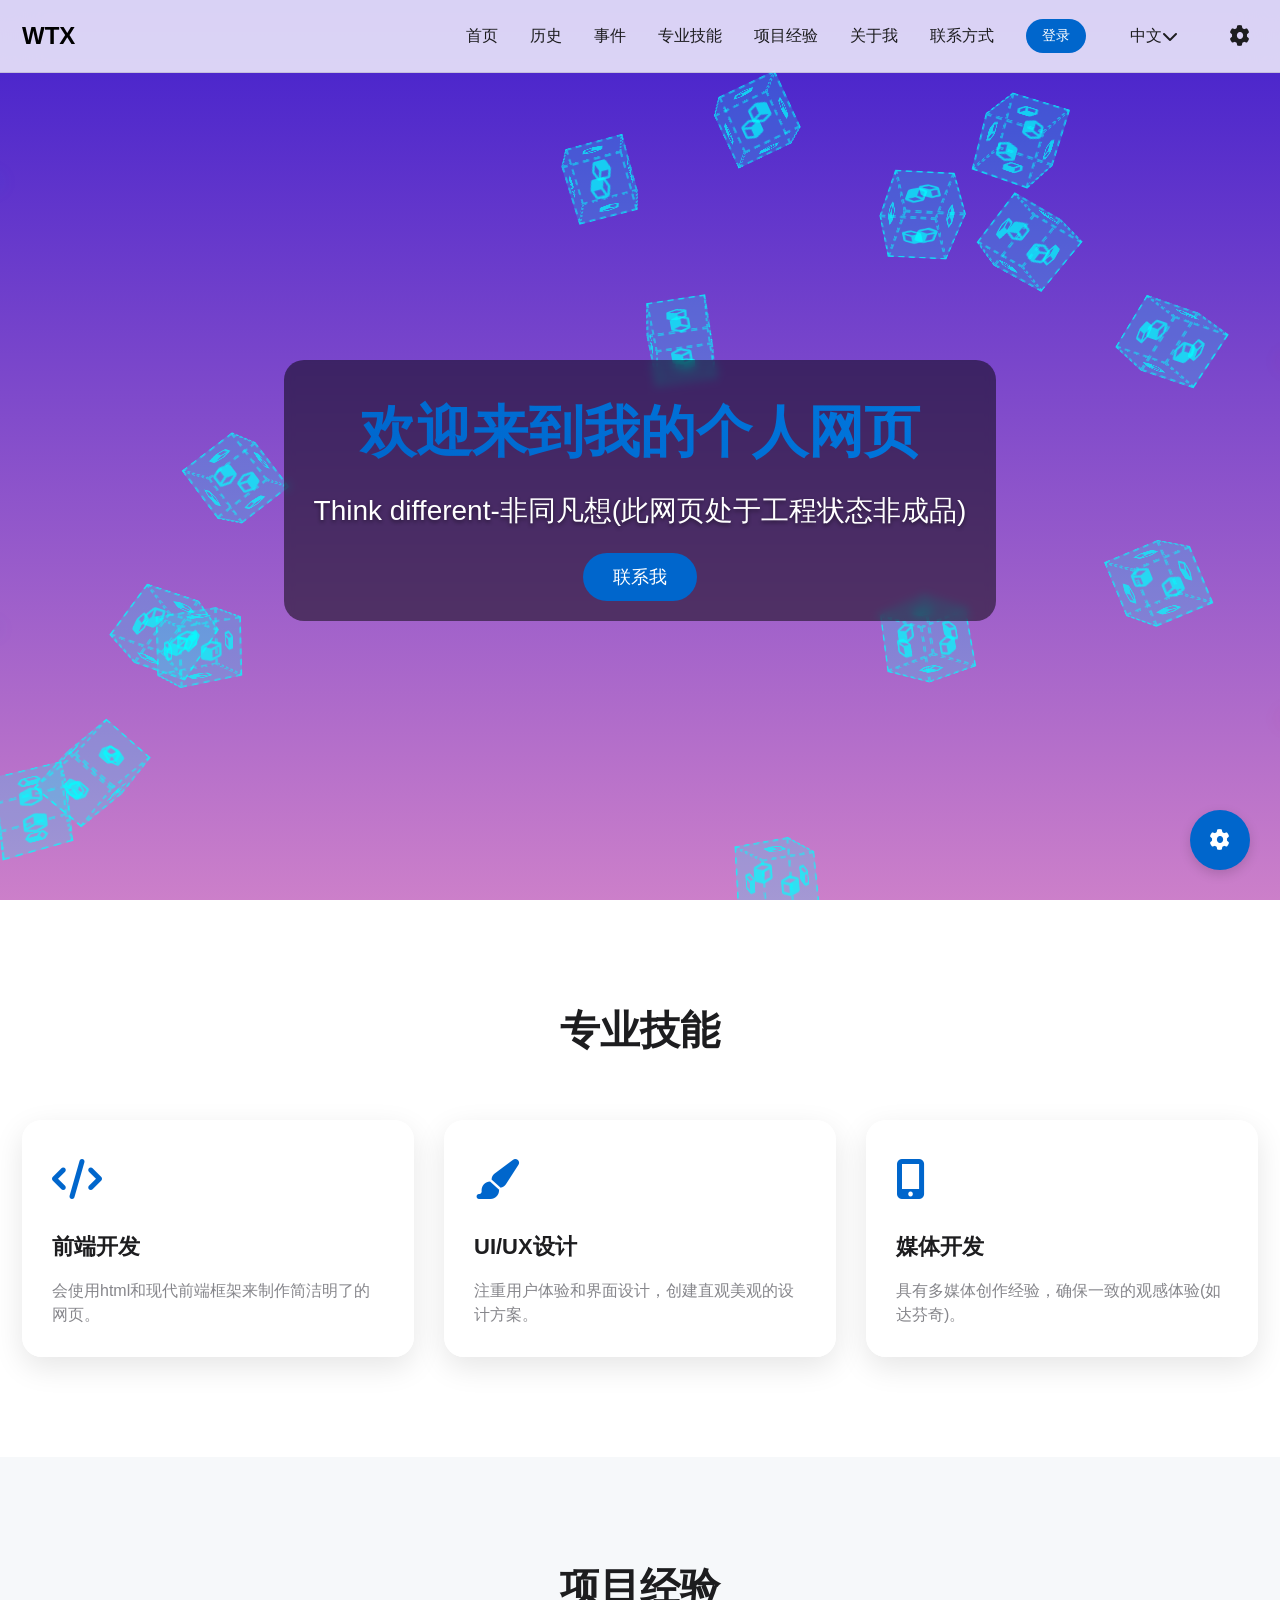
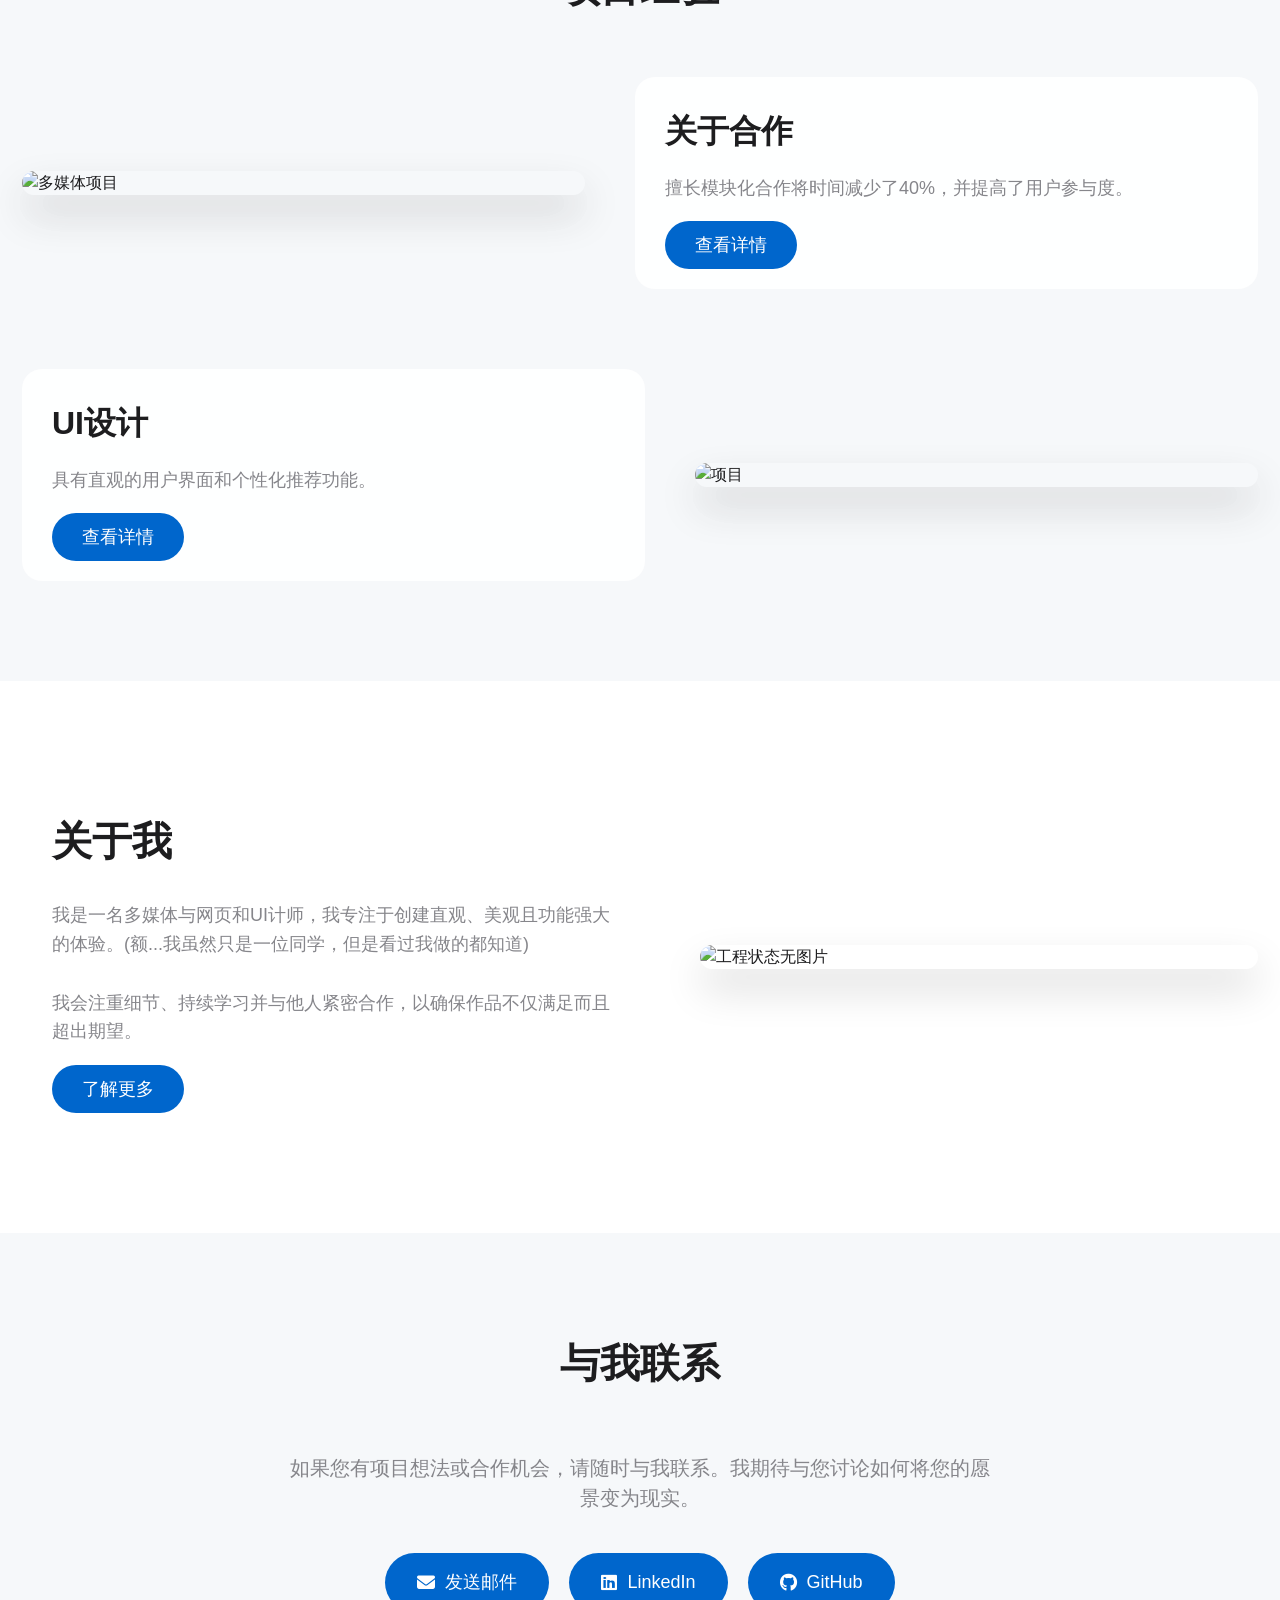
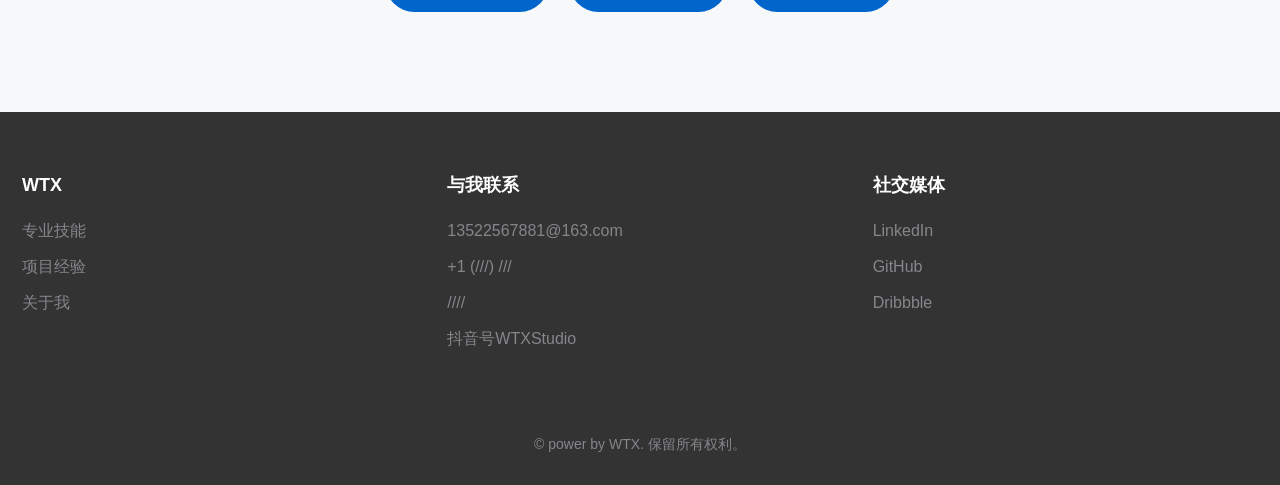
==== index.html @ 9b03cfe7 "Update index.html" ====
<!DOCTYPE html>
<html lang="zh-CN">
<head>
    <meta charset="UTF-8">
    <meta name="viewport" content="width=device-width, initial-scale=1.0">
    <title>WTX的个人网页</title>
    <link rel="stylesheet" href="https://cdnjs.cloudflare.com/ajax/libs/font-awesome/6.4.0/css/all.min.css">
    <!-- Three.js库 -->
    <script src="https://cdnjs.cloudflare.com/ajax/libs/three.js/r128/three.min.js"></script>
    <style>
        * {
            margin: 0;
            padding: 0;
            box-sizing: border-box;
            font-family: 'SF Pro Display', -apple-system, BlinkMacSystemFont, 'Segoe UI', Roboto, Oxygen, Ubuntu, sans-serif;
        }
        
        html {
            scroll-behavior: smooth;
        }
        
        body {
            color: #1d1d1f;
            line-height: 1.5;
            overflow-x: hidden;
            transition: background-color 0.4s, color 0.4s;
            background: transparent;
        }
        
        /* GradientBlinds背景容器 */
        .gradient-blinds-container {
            position: fixed;
            top: 0;
            left: 0;
            width: 100%;
            height: 100%;
            z-index: -1;
            background: #000;
        }
        
        /* GradientBlinds效果样式 */
        .gradient-blinds {
            position: absolute;
            top: 0;
            left: 0;
            width: 100%;
            height: 100%;
            overflow: hidden;
            display: flex;
        }
        
        .blind {
            flex: 1;
            height: 100%;
            position: relative;
            transition: transform 0.3s ease, filter 0.3s ease;
        }
        
        .blind::before {
            content: '';
            position: absolute;
            top: 0;
            left: 0;
            width: 100%;
            height: 100%;
            background: linear-gradient(0deg, #FF9FFC, #5227FF);
            opacity: 0.8;
            transition: all 0.3s ease;
        }
        
        .blind:hover::before {
            opacity: 1;
            filter: brightness(1.2);
        }
        
        /* 确保内容在背景之上 */
        .page, nav, footer {
            position: relative;
            z-index: 1;
        }
        
        /* 确保英雄区域内容可见 */
        .hero-content {
            position: relative;
            z-index: 3;
            background: rgba(0, 0, 0, 0.5);
            backdrop-filter: blur(5px);
            padding: 30px;
            border-radius: 20px;
            display: inline-block;
        }
        
        /* 页面切换动画 */
        .page {
            display: none;
            opacity: 0;
            transform: translateY(20px);
            transition: opacity 0.6s cubic-bezier(0.25, 0.46, 0.45, 0.94), transform 0.6s cubic-bezier(0.25, 0.46, 0.45, 0.94);
        }
        
        .page.active {
            display: block;
            opacity: 1;
            transform: translateY(0);
        }
        
        /* 深色主题样式 */
        body.dark-theme {
            color: #e0e0e0;
        }
        
        body.dark-theme .skill-card,
        body.dark-theme .project-content,
        body.dark-theme .about-text,
        body.dark-theme .event-card,
        body.dark-theme .login-form,
        body.dark-theme .profile-card,
        body.dark-theme .admin-panel {
            background-color: rgba(30, 30, 30, 0.85);
            color: #e0e0e0;
        }
        
        body.dark-theme .projects,
        body.dark-theme .contact,
        body.dark-theme .events,
        body.dark-theme .login-section {
            background-color: rgba(26, 26, 26, 0.85);
        }
        
        body.dark-theme nav {
            background-color: rgba(30, 30, 30, 0.8);
            border-bottom: 1px solid rgba(255, 255, 255, 0.1);
        }
        
        body.dark-theme .nav-links a,
        body.dark-theme .logo {
            color: #e0e0e0;
        }
        
        body.dark-theme .hero {
            background: transparent;
        }
        
        body.dark-theme footer {
            background-color: rgba(13, 13, 13, 0.9);
        }
        
        /* 青色主题样式 */
        body.cyan-theme {
            color: #e0e0e0;
            background: linear-gradient(135deg, #001a1a, #003333);
        }
        
        body.cyan-theme .skill-card,
        body.cyan-theme .project-content,
        body.cyan-theme .about-text,
        body.cyan-theme .event-card,
        body.cyan-theme .login-form,
        body.cyan-theme .profile-card,
        body.cyan-theme .admin-panel {
            background-color: rgba(0, 51, 51, 0.9);
            color: #e0e0e0;
            border: 1px solid #00FFFF;
        }
        
        body.cyan-theme .projects,
        body.cyan-theme .contact,
        body.cyan-theme .events,
        body.cyan-theme .login-section {
            background-color: rgba(0, 34, 34, 0.9);
        }
        
        body.cyan-theme nav {
            background-color: rgba(0, 51, 51, 0.9);
            border-bottom: 1px solid #00FFFF;
        }
        
        body.cyan-theme .nav-links a,
        body.cyan-theme .logo {
            color: #00FFFF;
        }
        
        body.cyan-theme .nav-links a:hover {
            color: #E0FFFF;
        }
        
        body.cyan-theme .hero h1 {
            background: linear-gradient(45deg, #00FFFF, #00CED1);
            -webkit-background-clip: text;
            -webkit-text-fill-color: transparent;
        }
        
        body.cyan-theme .cta-button,
        body.cyan-theme .contact-button {
            background: #00FFFF;
            color: #003333;
        }
        
        body.cyan-theme .cta-button:hover,
        body.cyan-theme .contact-button:hover {
            background: #00CED1;
            box-shadow: 0 10px 20px rgba(0, 255, 255, 0.3);
        }
        
        body.cyan-theme .skill-icon {
            color: #00FFFF;
        }
        
        body.cyan-theme .event-date {
            background: #00FFFF;
            color: #003333;
        }
        
        /* 3D方块样式 */
        .cubes-container {
            position: absolute;
            top: 0;
            left: 0;
            width: 100%;
            height: 100%;
            z-index: 1;
            pointer-events: none;
            overflow: hidden;
            perspective: 1000px;
        }
        
        .cube-3d {
            position: absolute;
            width: 60px;
            height: 60px;
            transform-style: preserve-3d;
            transition: transform 0.5s ease;
        }
        
        .cube-face {
            position: absolute;
            width: 100%;
            height: 100%;
            background: rgba(0, 255, 255, 0.1);
            border: 2px dashed rgba(0, 255, 255, 0.5);
            display: flex;
            align-items: center;
            justify-content: center;
            font-size: 20px;
            color: rgba(0, 255, 255, 0.7);
            backface-visibility: visible;
        }
        
        .cube-face:nth-child(1) { transform: translateZ(30px); }
        .cube-face:nth-child(2) { transform: rotateY(180deg) translateZ(30px); }
        .cube-face:nth-child(3) { transform: rotateY(90deg) translateZ(30px); }
        .cube-face:nth-child(4) { transform: rotateY(-90deg) translateZ(30px); }
        .cube-face:nth-child(5) { transform: rotateX(90deg) translateZ(30px); }
        .cube-face:nth-child(6) { transform: rotateX(-90deg) translateZ(30px); }
        
        /* 青色主题下的方块 */
        body.cyan-theme .cube-face {
            background: rgba(0, 255, 255, 0.15);
            border: 2px dashed rgba(0, 255, 255, 0.7);
        }
        
        /* 字体大小调整 */
        body.small-font {
            font-size: 14px;
        }
        
        body.large-font {
            font-size: 18px;
        }
        
        /* 动画开关 */
        body.no-animation * {
            transition: none !important;
            animation: none !important;
        }
        
        /* 悬停效果开关 */
        body.no-hover .skill-card:hover,
        body.no-hover .project-image:hover,
        body.no-hover .about-image:hover,
        body.no-hover .event-card:hover,
        body.no-hover .cta-button:hover,
        body.no-hover .contact-button:hover {
            transform: none !important;
            box-shadow: none !important;
        }
        
        body.no-hover .skill-card:hover .skill-icon,
        body.no-hover .project-image:hover img,
        body.no-hover .event-card:hover .event-image {
            transform: none !important;
        }
        
        /* 设置按钮不受悬停效果影响，确保始终可点击 */
        .bubble-menu-toggle,
        .mobile-menu-btn,
        .close-settings,
        .mobile-menu-close,
        .language-switcher,
        .reset-btn,
        .theme-option,
        .font-option,
        .login-btn,
        .user-avatar,
        .settings-btn {
            transition: all 0.3s ease !important;
        }
        
        body.no-hover .bubble-menu-toggle:hover,
        body.no-hover .mobile-menu-btn:hover,
        body.no-hover .mobile-menu-close:hover,
        body.no-hover .language-switcher:hover,
        body.no-hover .reset-btn:hover,
        body.no-hover .theme-option:hover,
        body.no-hover .font-option:hover,
        body.no-hover .login-btn:hover,
        body.no-hover .user-avatar:hover,
        body.no-hover .settings-btn:hover {
            transform: none !important;
            background-color: initial !important;
        }
        
        a {
            text-decoration: none;
            color: #0066cc;
            transition: color 0.3s ease;
        }
        
        a:hover {
            color: #0077dd;
        }
        
        .container {
            max-width: 1280px;
            margin: 0 auto;
            padding: 0 22px;
        }
        
        /* 导航栏样式 */
        nav {
            position: fixed;
            top: 0;
            width: 100%;
            background-color: rgba(255, 255, 255, 0.8);
            backdrop-filter: blur(20px);
            -webkit-backdrop-filter: blur(20px);
            z-index: 1000;
            padding: 16px 0;
            border-bottom: 1px solid rgba(0, 0, 0, 0.1);
            transition: background-color 0.4s, border-bottom 0.4s;
        }
        
        .nav-container {
            display: flex;
            justify-content: space-between;
            align-items: center;
        }
        
        .logo {
            font-size: 24px;
            font-weight: 700;
            color: #000;
            transition: color 0.3s ease, transform 0.3s ease;
        }
        
        .logo:hover {
            transform: scale(1.05);
        }
        
        .nav-links {
            display: flex;
            gap: 32px;
            align-items: center;
        }
        
        .nav-links a {
            color: #1d1d1f;
            font-size: 16px;
            font-weight: 400;
            transition: color 0.3s ease, transform 0.2s ease;
        }
        
        .nav-links a:hover {
            color: #0066cc;
            transform: translateY(-2px);
        }
        
        /* 用户状态样式 */
        .user-status {
            display: flex;
            align-items: center;
            gap: 10px;
        }
        
        .user-avatar {
            width: 36px;
            height: 36px;
            border-radius: 50%;
            background-color: #0066cc;
            color: white;
            display: flex;
            align-items: center;
            justify-content: center;
            font-weight: bold;
            cursor: pointer;
            transition: transform 0.3s ease;
        }
        
        .user-avatar:hover {
            transform: scale(1.1);
        }
        
        .user-name {
            font-size: 14px;
            font-weight: 500;
            cursor: pointer;
            transition: color 0.3s ease;
        }
        
        .user-name:hover {
            color: #0066cc;
        }
        
        .login-btn {
            background: #0066cc;
            color: white;
            padding: 8px 16px;
            border-radius: 20px;
            font-size: 14px;
            font-weight: 500;
            transition: all 0.3s ease;
            border: none;
            cursor: pointer;
        }
        
        .login-btn:hover {
            background: #0077dd;
            transform: translateY(-2px);
        }
        
        /* 移动端菜单按钮 */
        .mobile-menu-btn {
            display: none;
            background: none;
            border: none;
            font-size: 24px;
            cursor: pointer;
            color: #1d1d1f;
            transition: transform 0.3s ease;
        }
        
        body.dark-theme .mobile-menu-btn {
            color: #e0e0e0;
        }
        
        .mobile-menu-btn:hover {
            transform: rotate(90deg);
        }
        
        /* 移动端菜单 */
        .mobile-menu {
            position: fixed;
            top: 0;
            left: -100%;
            width: 80%;
            max-width: 300px;
            height: 100vh;
            background-color: #ffffff;
            z-index: 2001;
            padding: 80px 30px 30px;
            transition: left 0.4s cubic-bezier(0.25, 0.46, 0.45, 0.94);
            overflow-y: auto;
            box-shadow: 5px 0 15px rgba(0, 0, 0, 0.1);
        }
        
        body.dark-theme .mobile-menu {
            background-color: #1e1e1e;
        }
        
        .mobile-menu.active {
            left: 0;
        }
        
        .mobile-menu-links {
            display: flex;
            flex-direction: column;
            gap: 20px;
        }
        
        .mobile-menu-links a {
            color: #1d1d1f;
            font-size: 18px;
            padding: 12px 0;
            border-bottom: 1px solid rgba(0, 0, 0, 0.1);
            transition: color 0.3s ease;
        }
        
        body.dark-theme .mobile-menu-links a {
            color: #e0e0e0;
            border-bottom: 1px solid rgba(255, 255, 255, 0.1);
        }
        
        .mobile-menu-links a:hover {
            color: #0066cc;
        }
        
        .mobile-menu-close {
            position: absolute;
            top: 20px;
            right: 20px;
            background: none;
            border: none;
            font-size: 24px;
            cursor: pointer;
            color: #1d1d1f;
            transition: transform 0.3s ease;
        }
        
        body.dark-theme .mobile-menu-close {
            color: #e0e0e0;
        }
        
        .mobile-menu-close:hover {
            transform: rotate(90deg);
        }
        
        /* 移动端菜单遮罩 */
        .mobile-menu-overlay {
            position: fixed;
            top: 0;
            left: 0;
            width: 100%;
            height: 100%;
            background-color: rgba(0, 0, 0, 0.5);
            z-index: 2000;
            opacity: 0;
            visibility: hidden;
            transition: opacity 0.4s ease, visibility 0.4s;
        }
        
        .mobile-menu-overlay.active {
            opacity: 1;
            visibility: visible;
        }
        
        /* 语言切换器样式 */
        .language-switcher {
            position: relative;
            display: flex;
            align-items: center;
            cursor: pointer;
            padding: 8px 12px;
            border-radius: 8px;
            transition: background-color 0.3s ease;
        }
        
        .language-switcher:hover {
            background-color: rgba(0, 0, 0, 0.05);
        }
        
        body.dark-theme .language-switcher:hover {
            background-color: rgba(255, 255, 255, 0.1);
        }
        
        .language-options {
            position: absolute;
            top: 100%;
            right: 0;
            background-color: white;
            border-radius: 8px;
            box-shadow: 0 5px 15px rgba(0, 0, 0, 0.1);
            overflow: hidden;
            display: none;
            z-index: 1001;
            min-width: 120px;
            transition: transform 0.3s ease, opacity 0.3s ease;
            transform: translateY(-10px);
            opacity: 0;
        }
        
        body.dark-theme .language-options {
            background-color: #1e1e1e;
        }
        
        .language-options.active {
            display: block;
            transform: translateY(0);
            opacity: 1;
        }
        
        .language-option {
            padding: 10px 15px;
            display: flex;
            align-items: center;
            gap: 8px;
            transition: background-color 0.2s ease;
        }
        
        .language-option:hover {
            background-color: rgba(0, 0, 0, 0.05);
        }
        
        body.dark-theme .language-option:hover {
            background-color: rgba(255, 255, 255, 0.1);
        }
        
        /* 设置按钮样式 */
        .settings-btn {
            background: none;
            border: none;
            font-size: 20px;
            color: #1d1d1f;
            cursor: pointer;
            padding: 8px;
            border-radius: 50%;
            transition: all 0.3s ease;
        }
        
        body.dark-theme .settings-btn {
            color: #e0e0e0;
        }
        
        .settings-btn:hover {
            background-color: rgba(0, 0, 0, 0.05);
            transform: rotate(30deg);
        }
        
        body.dark-theme .settings-btn:hover {
            background-color: rgba(255, 255, 255, 0.1);
        }
        
        /* 气泡菜单样式 */
        .bubble-menu {
            position: fixed;
            bottom: 30px;
            right: 30px;
            z-index: 2000;
        }
        
        .bubble-menu-toggle {
            width: 60px;
            height: 60px;
            border-radius: 50%;
            background-color: #0066cc;
            color: white;
            border: none;
            display: flex;
            align-items: center;
            justify-content: center;
            font-size: 20px;
            cursor: pointer;
            box-shadow: 0 4px 12px rgba(0, 0, 0, 0.15);
            transition: all 0.3s ease;
            z-index: 10;
        }
        
        .bubble-menu-toggle:hover {
            background-color: #0077dd;
            transform: scale(1.1);
        }
        
        .bubble-menu-items {
            position: absolute;
            bottom: 70px;
            right: 0;
            display: flex;
            flex-direction: column;
            align-items: flex-end;
            gap: 15px;
            pointer-events: none;
            opacity: 0;
            transition: opacity 0.3s ease;
        }
        
        .bubble-menu.active .bubble-menu-items {
            pointer-events: auto;
            opacity: 1;
        }
        
        .bubble-menu-item {
            width: 50px;
            height: 50px;
            border-radius: 50%;
            background-color: white;
            color: #1d1d1f;
            border: none;
            display: flex;
            align-items: center;
            justify-content: center;
            font-size: 18px;
            cursor: pointer;
            box-shadow: 0 4px 12px rgba(0, 0, 0, 0.1);
            transition: all 0.3s ease;
            transform: translateY(20px) scale(0.8);
            opacity: 0;
            position: relative;
        }
        
        .bubble-menu.active .bubble-menu-item {
            transform: translateY(0) scale(1);
            opacity: 1;
        }
        
        /* 为每个气泡设置不同的旋转角度 */
        .bubble-menu-item:nth-child(1) { transform: translateY(20px) rotate(-8deg) scale(0.8); }
        .bubble-menu-item:nth-child(2) { transform: translateY(20px) rotate(8deg) scale(0.8); }
        .bubble-menu-item:nth-child(3) { transform: translateY(20px) rotate(8deg) scale(0.8); }
        .bubble-menu-item:nth-child(4) { transform: translateY(20px) rotate(8deg) scale(0.8); }
        .bubble-menu-item:nth-child(5) { transform: translateY(20px) rotate(-8deg) scale(0.8); }
        .bubble-menu-item:nth-child(6) { transform: translateY(20px) rotate(8deg) scale(0.8); }
        .bubble-menu-item:nth-child(7) { transform: translateY(20px) rotate(-8deg) scale(0.8); }
        
        .bubble-menu.active .bubble-menu-item:nth-child(1) { 
            transform: translateY(0) rotate(-8deg) scale(1); 
            transition-delay: 0.1s;
        }
        .bubble-menu.active .bubble-menu-item:nth-child(2) { 
            transform: translateY(0) rotate(8deg) scale(1); 
            transition-delay: 0.2s;
        }
        .bubble-menu.active .bubble-menu-item:nth-child(3) { 
            transform: translateY(0) rotate(8deg) scale(1); 
            transition-delay: 0.3s;
        }
        .bubble-menu.active .bubble-menu-item:nth-child(4) { 
            transform: translateY(0) rotate(8deg) scale(1); 
            transition-delay: 0.4s;
        }
        .bubble-menu.active .bubble-menu-item:nth-child(5) { 
            transform: translateY(0) rotate(-8deg) scale(1); 
            transition-delay: 0.5s;
        }
        .bubble-menu.active .bubble-menu-item:nth-child(6) { 
            transform: translateY(0) rotate(8deg) scale(1); 
            transition-delay: 0.6s;
        }
        .bubble-menu.active .bubble-menu-item:nth-child(7) { 
            transform: translateY(0) rotate(-8deg) scale(1); 
            transition-delay: 0.7s;
        }
        
        .bubble-menu-item:hover {
            transform: scale(1.1) !important;
            box-shadow: 0 6px 16px rgba(0, 0, 0, 0.15);
        }
        
        /* 为每个气泡设置不同的悬停颜色 */
        .bubble-menu-item[data-action="theme"]:hover { background-color: #3b82f6; color: white; }
        .bubble-menu-item[data-action="font-size"]:hover { background-color: #10b981; color: white; }
        .bubble-menu-item[data-action="animations"]:hover { background-color: #f59e0b; color: white; }
        .bubble-menu-item[data-action="smooth-scroll"]:hover { background-color: #ef4444; color: white; }
        .bubble-menu-item[data-action="hover-effects"]:hover { background-color: #8b5cf6; color: white; }
        .bubble-menu-item[data-action="click-spark"]:hover { background-color: #ec4899; color: white; }
        .bubble-menu-item[data-action="reset"]:hover { background-color: #6b7280; color: white; }
        
        /* 气泡提示文字 */
        .bubble-tooltip {
            position: absolute;
            right: 60px;
            background-color: rgba(0, 0, 0, 0.8);
            color: white;
            padding: 6px 12px;
            border-radius: 6px;
            font-size: 12px;
            white-space: nowrap;
            opacity: 0;
            pointer-events: none;
            transition: opacity 0.3s ease;
        }
        
        .bubble-menu-item:hover .bubble-tooltip {
            opacity: 1;
        }
        
        body.dark-theme .bubble-menu-item {
            background-color: #2d2d2d;
            color: #e0e0e0;
        }
        
        body.dark-theme .bubble-menu-toggle {
            background-color: #0066cc;
        }
        
        body.dark-theme .bubble-menu-toggle:hover {
            background-color: #0077dd;
        }
        
        /* 设置面板样式 */
        .settings-panel {
            position: fixed;
            top: 0;
            right: -400px;
            width: 350px;
            height: 100vh;
            background-color: #ffffff;
            box-shadow: -5px 0 15px rgba(0, 0, 0, 0.1);
            z-index: 2000;
            padding: 30px;
            overflow-y: auto;
            transition: right 0.4s cubic-bezier(0.25, 0.46, 0.45, 0.94);
        }
        
        body.dark-theme .settings-panel {
            background-color: #1e1e1e;
            color: #e0e0e0;
        }
        
        .settings-panel.active {
            right: 0;
        }
        
        .settings-header {
            display: flex;
            justify-content: space-between;
            align-items: center;
            margin-bottom: 30px;
            padding-bottom: 15px;
            border-bottom: 1px solid rgba(0, 0, 0, 0.1);
        }
        
        body.dark-theme .settings-header {
            border-bottom: 1px solid rgba(255, 255, 255, 0.1);
        }
        
        .settings-title {
            font-size: 24px;
            font-weight: 600;
        }
        
        .close-settings {
            background: none;
            border: none;
            font-size: 20px;
            cursor: pointer;
            color: #1d1d1f;
            transition: transform 0.3s ease;
        }
        
        body.dark-theme .close-settings {
            color: #e0e0e0;
        }
        
        .close-settings:hover {
            transform: scale(1.1);
        }
        
        .setting-group {
            margin-bottom: 25px;
        }
        
        .setting-label {
            display: block;
            margin-bottom: 10px;
            font-weight: 500;
        }
        
        .theme-options {
            display: flex;
            gap: 10px;
        }
        
        .theme-option {
            flex: 1;
            padding: 10px;
            text-align: center;
            border: 2px solid #e0e0e0;
            border-radius: 8px;
            cursor: pointer;
            transition: all 0.3s ease;
        }
        
        body.dark-theme .theme-option {
            border-color: #444;
        }
        
        .theme-option.active {
            border-color: #0066cc;
            background-color: rgba(0, 102, 204, 0.1);
        }
        
        .font-options {
            display: flex;
            gap: 10px;
        }
        
        .font-option {
            flex: 1;
            padding: 10px;
            text-align: center;
            border: 2px solid #e0e0e0;
            border-radius: 8px;
            cursor: pointer;
            transition: all 0.3s ease;
        }
        
        body.dark-theme .font-option {
            border-color: #444;
        }
        
        .font-option.active {
            border-color: #0066cc;
            background-color: rgba(0, 102, 204, 0.1);
        }
        
        /* 新设置选项样式 */
        .setting-option {
            display: flex;
            justify-content: space-between;
            align-items: center;
            margin-bottom: 15px;
            padding: 10px 0;
            border-bottom: 1px solid rgba(0, 0, 0, 0.1);
        }
        
        body.dark-theme .setting-option {
            border-bottom: 1px solid rgba(255, 255, 255, 0.1);
        }
        
        .setting-option:last-child {
            border-bottom: none;
        }
        
        .setting-option-label {
            font-weight: 500;
        }
        
        .toggle-switch {
            position: relative;
            display: inline-block;
            width: 50px;
            height: 24px;
        }
        
        .toggle-switch input {
            opacity: 0;
            width: 0;
            height: 0;
        }
        
        .toggle-slider {
            position: absolute;
            cursor: pointer;
            top: 0;
            left: 0;
            right: 0;
            bottom: 0;
            background-color: #ccc;
            transition: .4s;
            border-radius: 24px;
        }
        
        .toggle-slider:before {
            position: absolute;
            content: "";
            height: 16px;
            width: 16px;
            left: 4px;
            bottom: 4px;
            background-color: white;
            transition: .4s;
            border-radius: 50%;
        }
        
        input:checked + .toggle-slider {
            background-color: #0066cc;
        }
        
        input:checked + .toggle-slider:before {
            transform: translateX(26px);
        }
        
        /* 设置面板遮罩 */
        .settings-overlay {
            position: fixed;
            top: 0;
            left: 0;
            width: 100%;
            height: 100%;
            background-color: rgba(0, 0, 0, 0.5);
            z-index: 1999;
            opacity: 0;
            visibility: hidden;
            transition: opacity 0.4s ease, visibility 0.4s;
        }
        
        .settings-overlay.active {
            opacity: 1;
            visibility: visible;
        }
        
        .reset-btn {
            display: block;
            width: 100%;
            padding: 12px;
            background-color: #f0f0f0;
            border: none;
            border-radius: 8px;
            cursor: pointer;
            font-weight: 500;
            transition: all 0.3s ease;
        }
        
        body.dark-theme .reset-btn {
            background-color: #333;
            color: #e0e0e0;
        }
        
        .reset-btn:hover {
            background-color: #e0e0e0;
            transform: translateY(-2px);
        }
        
        body.dark-theme .reset-btn:hover {
            background-color: #444;
        }
        
        /* 管理员面板样式 */
        .admin-panel {
            background-color: #f8f9fa;
            border-radius: 8px;
            padding: 20px;
            margin-top: 20px;
            transition: background-color 0.4s;
        }
        
        .admin-section {
            margin-bottom: 25px;
        }
        
        .admin-section-title {
            font-size: 18px;
            font-weight: 600;
            margin-bottom: 15px;
            padding-bottom: 10px;
            border-bottom: 1px solid #e0e0e0;
        }
        
        body.dark-theme .admin-section-title {
            border-bottom: 1px solid #444;
        }
        
        .admin-btn {
            background: #28a745;
            color: white;
            padding: 10px 15px;
            border: none;
            border-radius: 6px;
            cursor: pointer;
            font-weight: 500;
            transition: all 0.3s ease;
            margin-right: 10px;
            margin-bottom: 10px;
        }
        
        .admin-btn:hover {
            background: #34ce57;
            transform: translateY(-2px);
        }
        
        .admin-btn.delete {
            background: #dc3545;
        }
        
        .admin-btn.delete:hover {
            background: #e74c3c;
        }
        
        /* 历史事件管理表单样式 */
        .history-form {
            display: flex;
            flex-direction: column;
            gap: 15px;
            margin-bottom: 20px;
        }
        
        .history-form input,
        .history-form textarea {
            padding: 10px;
            border: 1px solid #e0e0e0;
            border-radius: 6px;
            font-size: 14px;
            transition: border-color 0.3s, background-color 0.3s;
        }
        
        body.dark-theme .history-form input,
        body.dark-theme .history-form textarea {
            background-color: #2d2d2d;
            border-color: #444;
            color: #e0e0e0;
        }
        
        .history-form input:focus,
        .history-form textarea:focus {
            outline: none;
            border-color: #0066cc;
        }
        
        .history-form textarea {
            resize: vertical;
            min-height: 100px;
        }
        
        /* 用户管理样式 */
        .user-list {
            max-height: 200px;
            overflow-y: auto;
            border: 1px solid #e0e0e0;
            border-radius: 6px;
            padding: 10px;
        }
        
        body.dark-theme .user-list {
            border-color: #444;
        }
        
        .user-item {
            display: flex;
            justify-content: space-between;
            align-items: center;
            padding: 8px 0;
            border-bottom: 1px solid #f0f0f0;
        }
        
        body.dark-theme .user-item {
            border-bottom: 1px solid #333;
        }
        
        .user-item:last-child {
            border-bottom: none;
        }
        
        /* 登录系统样式 */
        .login-section {
            padding: 100px 0;
            background-color: rgba(245, 247, 250, 0.9);
            min-height: 100vh;
            transition: background-color 0.4s;
        }
        
        .login-container {
            max-width: 400px;
            margin: 0 auto;
            padding: 40px;
            background-color: white;
            border-radius: 20px;
            box-shadow: 0 10px 30px rgba(0, 0, 0, 0.1);
            transition: transform 0.4s ease, box-shadow 0.4s;
        }
        
        .login-container:hover {
            transform: translateY(-5px);
            box-shadow: 0 15px 40px rgba(0, 0, 0, 0.15);
        }
        
        .login-title {
            text-align: center;
            font-size: 32px;
            font-weight: 700;
            margin-bottom: 30px;
            color: #1d1d1f;
            transition: color 0.3s;
        }
        
        body.dark-theme .login-title {
            color: #e0e0e0;
        }
        
        .login-form {
            display: flex;
            flex-direction: column;
            gap: 20px;
        }
        
        .form-group {
            display: flex;
            flex-direction: column;
            gap: 8px;
        }
        
        .form-label {
            font-weight: 500;
            color: #1d1d1f;
            transition: color 0.3s;
        }
        
        body.dark-theme .form-label {
            color: #e0e0e0;
        }
        
        .form-input {
            padding: 12px 16px;
            border: 1px solid #e0e0e0;
            border-radius: 8px;
            font-size: 16px;
            transition: border-color 0.3s, background-color 0.3s;
        }
        
        body.dark-theme .form-input {
            background-color: #2d2d2d;
            border-color: #444;
            color: #e0e0e0;
        }
        
        .form-input:focus {
            outline: none;
            border-color: #0066cc;
        }
        
        .login-submit {
            background: #0066cc;
            color: white;
            padding: 14px;
            border: none;
            border-radius: 8px;
            font-size: 16px;
            font-weight: 500;
            cursor: pointer;
            transition: all 0.3s ease;
        }
        
        .login-submit:hover {
            background: #0077dd;
            transform: translateY(-2px);
        }
        
        .login-footer {
            text-align: center;
            margin-top: 20px;
            color: #86868b;
            transition: color 0.3s;
        }
        
        body.dark-theme .login-footer {
            color: #a0a0a0;
        }
        
        .profile-section {
            padding: 100px 0;
            background-color: rgba(245, 247, 250, 0.9);
            min-height: 100vh;
            transition: background-color 0.4s;
        }
        
        .profile-card {
            max-width: 600px;
            margin: 0 auto;
            padding: 40px;
            background-color: white;
            border-radius: 20px;
            box-shadow: 0 10px 30px rgba(0, 0, 0, 0.1);
            transition: transform 0.4s ease, box-shadow 0.4s;
        }
        
        .profile-card:hover {
            transform: translateY(-5px);
            box-shadow: 0 15px 40px rgba(0, 0, 0, 0.15);
        }
        
        .profile-header {
            display: flex;
            align-items: center;
            gap: 20px;
            margin-bottom: 30px;
        }
        
        .profile-avatar {
            width: 80px;
            height: 80px;
            border-radius: 50%;
            background-color: #0066cc;
            color: white;
            display: flex;
            align-items: center;
            justify-content: center;
            font-size: 32px;
            font-weight: bold;
        }
        
        .profile-info h2 {
            font-size: 24px;
            margin-bottom: 5px;
        }
        
        .profile-info p {
            color: #86868b;
            transition: color 0.3s;
        }
        
        body.dark-theme .profile-info p {
            color: #a0a0a0;
        }
        
        .profile-stats {
            display: grid;
            grid-template-columns: repeat(3, 1fr);
            gap: 20px;
            margin-bottom: 30px;
        }
        
        .stat-item {
            text-align: center;
            padding: 20px;
            background-color: #f5f7fa;
            border-radius: 12px;
            transition: background-color 0.3s;
        }
        
        body.dark-theme .stat-item {
            background-color: #2d2d2d;
        }
        
        .stat-value {
            font-size: 24px;
            font-weight: 700;
            margin-bottom: 5px;
        }
        
        .stat-label {
            font-size: 14px;
            color: #86868b;
            transition: color 0.3s;
        }
        
        body.dark-theme .stat-label {
            color: #a0a0a0;
        }
        
        .profile-actions {
            display: flex;
            gap: 10px;
        }
        
        .profile-btn {
            flex: 1;
            padding: 12px;
            border: none;
            border-radius: 8px;
            font-weight: 500;
            cursor: pointer;
            transition: all 0.3s ease;
        }
        
        .profile-btn.primary {
            background: #0066cc;
            color: white;
        }
        
        .profile-btn.primary:hover {
            background: #0077dd;
            transform: translateY(-2px);
        }
        
        .profile-btn.secondary {
            background: #f0f0f0;
            color: #1d1d1f;
        }
        
        body.dark-theme .profile-btn.secondary {
            background: #2d2d2d;
            color: #e0e0e0;
        }
        
        .profile-btn.secondary:hover {
            background: #e0e0e0;
            transform: translateY(-2px);
        }
        
        body.dark-theme .profile-btn.secondary:hover {
            background: #3d3d3d;
        }
        
        /* 翻译同步按钮 */
        .sync-translation-btn {
            display: inline-flex;
            align-items: center;
            gap: 8px;
            background: #28a745;
            color: white;
            padding: 10px 16px;
            border: none;
            border-radius: 8px;
            font-size: 14px;
            font-weight: 500;
            cursor: pointer;
            transition: all 0.3s ease;
            margin-top: 20px;
        }
        
        .sync-translation-btn:hover {
            background: #34ce57;
            transform: translateY(-2px);
        }
        
        /* 英雄区域样式 */
        .hero {
            height: 100vh;
            display: flex;
            flex-direction: column;
            justify-content: center;
            align-items: center;
            text-align: center;
            padding-top: 80px;
            background: transparent;
            transition: background 0.4s;
            position: relative;
            overflow: hidden;
        }
        
        .hero h1 {
            font-size: 56px;
            font-weight: 700;
            margin-bottom: 16px;
            background: linear-gradient(45deg, #0066cc, #0077dd);
            -webkit-background-clip: text;
            -webkit-text-fill-color: transparent;
            transition: transform 0.5s ease;
            position: relative;
            z-index: 3;
        }
        
        .hero h1:hover {
            transform: scale(1.02);
        }
        
        .hero p {
            font-size: 28px;
            color: #ffffff;
            max-width: 700px;
            margin-bottom: 32px;
            transition: color 0.3s, transform 0.3s ease;
            position: relative;
            z-index: 3;
            text-shadow: 0 2px 4px rgba(0, 0, 0, 0.5);
        }
        
        body.dark-theme .hero p {
            color: #e0e0e0;
        }
        
        .cta-button {
            background: #0066cc;
            color: white;
            padding: 14px 30px;
            border-radius: 30px;
            font-size: 18px;
            font-weight: 500;
            transition: all 0.3s ease;
            position: relative;
            z-index: 3;
        }
        
        .cta-button:hover {
            background: #0077dd;
            transform: translateY(-3px);
            box-shadow: 0 10px 20px rgba(0, 102, 204, 0.3);
        }
        
        /* 激光动效样式 */
        .laser-bg {
            position: absolute;
            top: 0;
            left: 0;
            width: 100%;
            height: 100%;
            z-index: 1;
            pointer-events: none;
            overflow: hidden;
        }
        
        .laser-beam {
            position: absolute;
            background: linear-gradient(90deg, rgba(255, 0, 128, 0.7), rgba(0, 128, 255, 0.7));
            filter: blur(10px);
            border-radius: 10px;
            animation: laserMove 8s linear infinite;
            opacity: 0.6;
        }
        
        .laser-beam:nth-child(1) {
            width: 300px;
            height: 4px;
            top: 20%;
            left: -300px;
            animation-delay: 0s;
        }
        
        .laser-beam:nth-child(2) {
            width: 200px;
            height: 3px;
            top: 40%;
            right: -200px;
            animation-delay: 2s;
            animation-direction: reverse;
        }
        
        .laser-beam:nth-child(3) {
            width: 250px;
            height: 2px;
            bottom: 30%;
            left: -250px;
            animation-delay: 4s;
        }
        
        .laser-beam:nth-child(4) {
            width: 180px;
            height: 3px;
            bottom: 20%;
            right: -180px;
            animation-delay: 6s;
            animation-direction: reverse;
        }
        
        @keyframes laserMove {
            0% {
                transform: translateX(0);
            }
            100% {
                transform: translateX(calc(100vw + 300px));
            }
        }
        
        /* 技能部分样式 */
        .skills {
            padding: 100px 0;
            background-color: rgba(255, 255, 255, 0.85);
            transition: background-color 0.4s;
        }
        
        .section-title {
            text-align: center;
            font-size: 40px;
            font-weight: 700;
            margin-bottom: 60px;
            color: #1d1d1f;
            transition: color 0.4s;
        }
        
        body.dark-theme .section-title {
            color: #e0e0e0;
        }
        
        .skills-grid {
            display: grid;
            grid-template-columns: repeat(auto-fit, minmax(300px, 1fr));
            gap: 30px;
        }
        
        .skill-card {
            background: rgba(255, 255, 255, 0.9);
            border-radius: 20px;
            padding: 30px;
            box-shadow: 0 10px 30px rgba(0, 0, 0, 0.1);
            transition: transform 0.4s ease, background-color 0.4s, box-shadow 0.4s;
        }
        
        .skill-card:hover {
            transform: translateY(-10px);
            box-shadow: 0 15px 40px rgba(0, 0, 0, 0.15);
        }
        
        .skill-icon {
            font-size: 40px;
            margin-bottom: 20px;
            color: #0066cc;
            transition: transform 0.3s ease;
        }
        
        .skill-card:hover .skill-icon {
            transform: scale(1.1);
        }
        
        .skill-title {
            font-size: 22px;
            font-weight: 600;
            margin-bottom: 16px;
            transition: color 0.3s;
        }
        
        .skill-desc {
            color: #86868b;
            font-size: 16px;
            transition: color 0.3s;
        }
        
        body.dark-theme .skill-desc {
            color: #a0a0a0;
        }
        
        /* 项目部分样式 */
        .projects {
            padding: 100px 0;
            background-color: rgba(245, 247, 250, 0.85);
            transition: background-color 0.4s;
        }
        
        .project-showcase {
            display: flex;
            flex-direction: column;
            gap: 80px;
        }
        
        .project {
            display: flex;
            align-items: center;
            gap: 50px;
        }
        
        .project:nth-child(even) {
            flex-direction: row-reverse;
        }
        
        .project-image {
            flex: 1;
            border-radius: 20px;
            overflow: hidden;
            box-shadow: 0 20px 40px rgba(0, 0, 0, 0.15);
            transition: transform 0.4s ease, box-shadow 0.4s;
        }
        
        .project-image:hover {
            transform: translateY(-5px);
            box-shadow: 0 25px 50px rgba(0, 0, 0, 0.2);
        }
        
        .project-image img {
            width: 100%;
            height: auto;
            display: block;
            transition: transform 0.5s ease;
        }
        
        .project-image:hover img {
            transform: scale(1.05);
        }
        
        .project-content {
            flex: 1;
            background: rgba(255, 255, 255, 0.9);
            border-radius: 20px;
            padding: 30px;
            transition: background-color 0.4s, color 0.4s;
        }
        
        .project-title {
            font-size: 32px;
            font-weight: 700;
            margin-bottom: 20px;
            transition: color 0.3s;
        }
        
        .project-desc {
            color: #86868b;
            font-size: 18px;
            margin-bottom: 30px;
            transition: color 0.3s;
        }
        
        body.dark-theme .project-desc {
            color: #a0a0a0;
        }
        
        /* 关于我部分样式 */
        .about {
            padding: 100px 0;
            background-color: rgba(255, 255, 255, 0.85);
            transition: background-color 0.4s;
        }
        
        .about-content {
            display: flex;
            align-items: center;
            gap: 60px;
        }
        
        .about-text {
            flex: 1;
            background: rgba(255, 255, 255, 0.9);
            border-radius: 20px;
            padding: 30px;
            transition: background-color 0.4s, color 0.4s;
        }
        
        .about-title {
            font-size: 40px;
            font-weight: 700;
            margin-bottom: 30px;
            transition: color 0.3s;
        }
        
        .about-desc {
            color: #86868b;
            font-size: 18px;
            margin-bottom: 30px;
            line-height: 1.6;
            transition: color 0.3s;
        }
        
        body.dark-theme .about-desc {
            color: #a0a0a0;
        }
        
        .about-image {
            flex: 1;
            border-radius: 20px;
            overflow: hidden;
            box-shadow: 0 20px 40px rgba(0, 0, 0, 0.15);
            transition: transform 0.4s ease;
        }
        
        .about-image:hover {
            transform: translateY(-5px);
        }
        
        .about-image img {
            width: 100%;
            height: auto;
            display: block;
        }
        
        /* 事件页面样式 */
        .events {
            padding: 100px 0;
            background-color: rgba(245, 247, 250, 0.85);
            min-height: 100vh;
            transition: background-color 0.4s;
        }
        
        .events-grid {
            display: grid;
            grid-template-columns: repeat(auto-fill, minmax(350px, 1fr));
            gap: 30px;
        }
        
        .event-card {
            background: rgba(255, 255, 255, 0.9);
            border-radius: 20px;
            overflow: hidden;
            box-shadow: 0 10px 30px rgba(0, 0, 0, 0.1);
            transition: transform 0.4s ease, box-shadow 0.4s, background-color 0.4s;
        }
        
        .event-card:hover {
            transform: translateY(-10px);
            box-shadow: 0 15px 40px rgba(0, 0, 0, 0.15);
        }
        
        .event-image {
            width: 100%;
            height: 200px;
            object-fit: cover;
            transition: transform 0.5s ease;
        }
        
        .event-card:hover .event-image {
            transform: scale(1.05);
        }
        
        .event-content {
            padding: 25px;
        }
        
        .event-date {
            display: inline-block;
            background: #0066cc;
            color: white;
            padding: 5px 10px;
            border-radius: 20px;
            font-size: 14px;
            margin-bottom: 15px;
        }
        
        .event-title {
            font-size: 22px;
            font-weight: 600;
            margin-bottom: 15px;
            transition: color 0.3s;
            line-height: 1.3;
        }
        
        .event-desc {
            color: #86868b;
            margin-bottom: 20px;
            transition: color 0.3s;
            line-height: 1.5;
            font-size: 16px;
        }
        
        body.dark-theme .event-desc {
            color: #a0a0a0;
        }
        
        /* 联系部分样式 */
        .contact {
            padding: 100px 0;
            background-color: rgba(245, 247, 250, 0.85);
            text-align: center;
            transition: background-color 0.4s;
        }
        
        .contact-desc {
            font-size: 20px;
            color: #86868b;
            max-width: 700px;
            margin: 0 auto 40px;
            transition: color 0.3s;
        }
        
        body.dark-theme .contact-desc {
            color: #a0a0a0;
        }
        
        .contact-buttons {
            display: flex;
            justify-content: center;
            gap: 20px;
            flex-wrap: wrap;
        }
        
        .contact-button {
            background: #0066cc;
            color: white;
            padding: 16px 32px;
            border-radius: 30px;
            font-size: 18px;
            font-weight: 500;
            display: flex;
            align-items: center;
            gap: 10px;
            transition: all 0.3s ease;
        }
        
        .contact-button:hover {
            background: #0077dd;
            transform: translateY(-3px);
            box-shadow: 0 10px 20px rgba(0, 102, 204, 0.3);
        }
        
        /* 页脚样式 */
        footer {
            background-color: rgba(29, 29, 31, 0.9);
            color: #fff;
            padding: 60px 0 30px;
            transition: background-color 0.4s;
            position: relative;
        }
        
        .footer-content {
            display: flex;
            justify-content: space-between;
            flex-wrap: wrap;
            gap: 40px;
            margin-bottom: 40px;
        }
        
        .footer-column {
            flex: 1;
            min-width: 200px;
        }
        
        .footer-column h3 {
            font-size: 18px;
            margin-bottom: 20px;
            color: #fff;
        }
        
        .footer-column ul {
            list-style: none;
        }
        
        .footer-column ul li {
            margin-bottom: 12px;
        }
        
        .footer-column ul li a {
            color: #86868b;
            font-size: 16px;
            transition: color 0.3s ease;
        }
        
        .footer-column ul li a:hover {
            color: #fff;
        }
        
        .copyright {
            text-align: center;
            color: #86868b;
            padding-top: 30px;
            border-top: 1px solid #333;
            font-size: 14px;
        }
        
        /* 点击火花效果样式 */
        .click-spark-container {
            position: fixed;
            top: 0;
            left: 0;
            width: 100%;
            height: 100%;
            pointer-events: none;
            z-index: 9999;
        }
        
        .spark {
            position: absolute;
            width: 10px;
            height: 10px;
            border-radius: 50%;
            background-color: #fff;
            pointer-events: none;
            opacity: 0;
            transform: translate(-50%, -50%);
        }
        
        /* 自定义弹窗样式 */
        .custom-modal {
            position: fixed;
            top: 0;
            left: 0;
            width: 100%;
            height: 100%;
            background-color: rgba(0, 0, 0, 0.5);
            display: flex;
            justify-content: center;
            align-items: center;
            z-index: 3000;
            opacity: 0;
            visibility: hidden;
            transition: opacity 0.3s ease, visibility 0.3s;
        }
        
        .custom-modal.active {
            opacity: 1;
            visibility: visible;
        }
        
        .modal-content {
            background-color: white;
            border-radius: 12px;
            padding: 30px;
            max-width: 400px;
            width: 90%;
            box-shadow: 0 10px 30px rgba(0, 0, 0, 0.2);
            transform: translateY(-20px);
            transition: transform 0.3s ease;
        }
        
        body.dark-theme .modal-content {
            background-color: #1e1e1e;
            color: #e0e0e0;
        }
        
        .custom-modal.active .modal-content {
            transform: translateY(0);
        }
        
        .modal-header {
            display: flex;
            justify-content: space-between;
            align-items: center;
            margin-bottom: 20px;
        }
        
        .modal-title {
            font-size: 20px;
            font-weight: 600;
        }
        
        .close-modal {
            background: none;
            border: none;
            font-size: 20px;
            cursor: pointer;
            color: #1d1d1f;
            transition: transform 0.3s ease;
        }
        
        body.dark-theme .close-modal {
            color: #e0e0e0;
        }
        
        .close-modal:hover {
            transform: scale(1.1);
        }
        
        .modal-body {
            margin-bottom: 20px;
        }
        
        .modal-footer {
            display: flex;
            justify-content: flex-end;
            gap: 10px;
        }
        
        .modal-btn {
            padding: 10px 20px;
            border: none;
            border-radius: 6px;
            font-weight: 500;
            cursor: pointer;
            transition: all 0.3s ease;
        }
        
        .modal-btn.primary {
            background: #0066cc;
            color: white;
        }
        
        .modal-btn.primary:hover {
            background: #0077dd;
        }
        
        .modal-btn.secondary {
            background: #f0f0f0;
            color: #1d1d1f;
        }
        
        body.dark-theme .modal-btn.secondary {
            background: #2d2d2d;
            color: #e0e0e0;
        }
        
        .modal-btn.secondary:hover {
            background: #e0e0e0;
        }
        
        body.dark-theme .modal-btn.secondary:hover {
            background: #3d3d3d;
        }
        
        /* 历史页面样式 */
        .history-section {
            padding: 100px 0;
            background-color: rgba(245, 247, 250, 0.85);
            min-height: 100vh;
            transition: background-color 0.4s;
        }
        
        .history-grid {
            display: grid;
            grid-template-columns: repeat(auto-fill, minmax(300px, 1fr));
            gap: 30px;
        }
        
        .history-card {
            background: rgba(255, 255, 255, 0.9);
            border-radius: 20px;
            padding: 30px;
            box-shadow: 0 10px 30px rgba(0, 0, 0, 0.1);
            transition: transform 0.4s ease, box-shadow 0.4s, background-color 0.4s;
            position: relative;
            overflow: hidden;
            border: 1px solid rgba(0, 0, 0, 0.05);
        }
        
        .history-card:hover {
            transform: translateY(-10px);
            box-shadow: 0 15px 40px rgba(0, 0, 0, 0.15);
        }
        
        .history-card::before {
            content: '';
            position: absolute;
            top: 0;
            left: 0;
            width: 100%;
            height: 100%;
            background: linear-gradient(135deg, rgba(132, 0, 255, 0.05) 0%, rgba(0, 102, 204, 0.05) 100%);
            opacity: 0;
            transition: opacity 0.3s ease;
            z-index: 1;
        }
        
        .history-card:hover::before {
            opacity: 1;
        }
        
        .history-card-content {
            position: relative;
            z-index: 2;
        }
        
        .history-date {
            display: inline-block;
            background: #0066cc;
            color: white;
            padding: 5px 10px;
            border-radius: 20px;
            font-size: 14px;
            margin-bottom: 15px;
        }
        
        .history-title {
            font-size: 22px;
            font-weight: 600;
            margin-bottom: 15px;
            transition: color 0.3s;
            line-height: 1.3;
        }
        
        .history-desc {
            color: #86868b;
            margin-bottom: 20px;
            transition: color 0.3s;
            line-height: 1.5;
            font-size: 16px;
        }
        
        body.dark-theme .history-desc {
            color: #a0a0a0;
        }
        
        /* MagicBento风格的卡片效果 */
        .bento-card {
            position: relative;
            background: #060010;
            border-radius: 16px;
            padding: 25px;
            overflow: hidden;
            transition: all 0.3s ease;
            border: 1px solid rgba(132, 0, 255, 0.2);
        }
        
        .bento-card:hover {
            transform: translateY(-5px);
            box-shadow: 0 10px 30px rgba(132, 0, 255, 0.2);
        }
        
        .bento-card::before {
            content: '';
            position: absolute;
            top: 0;
            left: 0;
            width: 100%;
            height: 100%;
            background: radial-gradient(circle at center, rgba(132, 0, 255, 0.1) 0%, transparent 70%);
            opacity: 0;
            transition: opacity 0.3s ease;
        }
        
        .bento-card:hover::before {
            opacity: 1;
        }
        
        .bento-card-content {
            position: relative;
            z-index: 2;
        }
        
        .bento-label {
            display: inline-block;
            background: linear-gradient(135deg, #8400ff, #0066cc);
            color: white;
            padding: 5px 10px;
            border-radius: 20px;
            font-size: 12px;
            margin-bottom: 15px;
            font-weight: 500;
        }
        
        .bento-title {
            font-size: 20px;
            font-weight: 600;
            margin-bottom: 10px;
            color: white;
        }
        
        .bento-description {
            color: rgba(255, 255, 255, 0.7);
            font-size: 14px;
            line-height: 1.5;
        }
        
        /* 新增图片上传样式 */
        .image-upload-container {
            margin-bottom: 15px;
        }
        
        .image-upload-label {
            display: block;
            margin-bottom: 8px;
            font-weight: 500;
        }
        
        .image-upload-input {
            width: 100%;
            padding: 8px;
            border: 1px solid #e0e0e0;
            border-radius: 6px;
            font-size: 14px;
        }
        
        .image-preview {
            margin-top: 10px;
            max-width: 100%;
            max-height: 200px;
            border-radius: 8px;
            display: none;
        }
        
        .image-preview.active {
            display: block;
        }
        
        /* 事件和历史卡片中的图片样式 */
        .history-image, .event-image {
            width: 100%;
            height: 200px;
            object-fit: cover;
            border-radius: 8px;
            margin-bottom: 15px;
        }
        
        /* ============================================
           ASCII文字效果自定义样式
           ============================================ */
        #ascii-hello-container pre {
            background-image: radial-gradient(circle, #ff6188 0%, #fc9867 50%, #ffd866 100%);
            background-attachment: fixed;
            -webkit-text-fill-color: transparent;
            -webkit-background-clip: text;
            background-clip: text;
            mix-blend-mode: difference;
            text-shadow: 0 0 10px rgba(255, 255, 255, 0.3);
            font-weight: bold;
            letter-spacing: -1px;
        }
        
        #ascii-hello-container canvas {
            position: absolute;
            top: 0;
            left: 0;
            width: 100%;
            height: 100%;
            opacity: 0.9;
            image-rendering: pixelated;
        }
        
        /* 浅色主题下的调整 */
        body:not(.dark-theme):not(.cyan-theme) #ascii-hello-container pre {
            background-image: linear-gradient(45deg, #0066cc, #0077dd, #0099ff);
            mix-blend-mode: multiply;
        }
        
        /* 青色主题下的调整 */
        body.cyan-theme #ascii-hello-container pre {
            background-image: linear-gradient(45deg, #00FFFF, #00CED1, #008B8B);
            mix-blend-mode: difference;
        }
        
        /* 深色主题下的调整 */
        body.dark-theme #ascii-hello-container pre {
            background-image: linear-gradient(45deg, #3b82f6, #8b5cf6, #ec4899);
            mix-blend-mode: screen;
        }
        
        /* 响应式设计 */
        @media (max-width: 968px) {
            .hero h1 {
                font-size: 42px;
            }
            
            .hero p {
                font-size: 22px;
            }
            
            .project, .project:nth-child(even) {
                flex-direction: column;
            }
            
            .about-content {
                flex-direction: column;
            }
            
            .settings-panel {
                width: 300px;
            }
            
            .nav-links {
                gap: 20px;
            }
            
            .cube-3d {
                width: 40px;
                height: 40px;
            }
            
            .cube-face:nth-child(1) { transform: translateZ(20px); }
            .cube-face:nth-child(2) { transform: rotateY(180deg) translateZ(20px); }
            .cube-face:nth-child(3) { transform: rotateY(90deg) translateZ(20px); }
            .cube-face:nth-child(4) { transform: rotateY(-90deg) translateZ(20px); }
            .cube-face:nth-child(5) { transform: rotateX(90deg) translateZ(20px); }
            .cube-face:nth-child(6) { transform: rotateX(-90deg) translateZ(20px); }
            
            .hero-content {
                padding: 20px;
                margin: 0 15px;
            }
        }
        
        @media (max-width: 768px) {
            .nav-links {
                display: none;
            }
            
            .mobile-menu-btn {
                display: block;
            }
            
            .hero h1 {
                font-size: 36px;
            }
            
            .hero p {
                font-size: 18px;
            }
            
            .section-title {
                font-size: 32px;
            }
            
            .contact-buttons {
                flex-direction: column;
                align-items: center;
            }
            
            .settings-panel {
                width: 100%;
                right: -100%;
            }
            
            .events-grid {
                grid-template-columns: 1fr;
            }
            
            .event-card {
                margin-bottom: 20px;
            }
            
            .event-title {
                font-size: 20px;
            }
            
            .event-desc {
                font-size: 15px;
            }
            
            .history-grid {
                grid-template-columns: 1fr;
            }
            
            /* 为移动端添加安全区域 */
            .hero {
                padding-top: 100px;
                padding-bottom: env(safe-area-inset-bottom);
            }
            
            nav {
                padding-top: calc(16px + env(safe-area-inset-top));
                padding-bottom: 16px;
            }
            
            .mobile-menu {
                padding-top: calc(80px + env(safe-area-inset-top));
            }
            
            .user-status {
                flex-direction: column;
                gap: 5px;
            }
            
            .language-switcher {
                padding: 5px 8px;
            }
            
            /* 移动端气泡菜单调整 */
            .bubble-menu {
                bottom: 20px;
                right: 20px;
            }
            
            .bubble-menu-toggle {
                width: 50px;
                height: 50px;
                font-size: 18px;
            }
            
            .bubble-menu-item {
                width: 45px;
                height: 45px;
                font-size: 16px;
            }
            
            .bubble-tooltip {
                font-size: 10px;
                padding: 4px 8px;
            }
            
            .cube-3d {
                width: 30px;
                height: 30px;
            }
            
            .cube-face:nth-child(1) { transform: translateZ(15px); }
            .cube-face:nth-child(2) { transform: rotateY(180deg) translateZ(15px); }
            .cube-face:nth-child(3) { transform: rotateY(90deg) translateZ(15px); }
            .cube-face:nth-child(4) { transform: rotateY(-90deg) translateZ(15px); }
            .cube-face:nth-child(5) { transform: rotateX(90deg) translateZ(15px); }
            .cube-face:nth-child(6) { transform: rotateX(-90deg) translateZ(15px); }
            
            .cube-face {
                font-size: 14px;
            }
            
            #ascii-hello-container pre {
                font-size: 6px !important;
                letter-spacing: -0.5px;
            }
        }
        
        @media (max-width: 480px) {
            .hero h1 {
                font-size: 28px;
            }
            
            .hero p {
                font-size: 16px;
            }
            
            .section-title {
                font-size: 28px;
            }
            
            .skills-grid {
                grid-template-columns: 1fr;
            }
            
            .event-title {
                font-size: 18px;
            }
            
            .event-desc {
                font-size: 14px;
            }
            
            .login-container, .profile-card {
                padding: 20px;
            }
            
            .settings-panel {
                padding: 20px;
            }
            
            .skill-card, .event-card, .history-card {
                padding: 20px;
            }
        }
    </style>
</head>
<body>
    <!-- GradientBlinds背景容器 -->
    <div class="gradient-blinds-container" id="gradientBlindsBg"></div>
    
    <!-- 点击火花效果容器 -->
    <div class="click-spark-container" id="clickSparkContainer"></div>

    <!-- 导航栏 -->
    <nav>
        <div class="container nav-container">
            <a href="#" class="logo">WTX</a>
            <div class="nav-links">
                <a href="#" class="nav-link" data-page="home">首页</a>
                <a href="#" class="nav-link" data-page="history">历史</a>
                <a href="#" class="nav-link" data-page="events">事件</a>
                <a href="#skills" class="nav-link">专业技能</a>
                <a href="#projects" class="nav-link">项目经验</a>
                <a href="#about" class="nav-link">关于我</a>
                <a href="#contact" class="nav-link">联系方式</a>
                
                <!-- 用户状态 -->
                <div class="user-status" id="userStatus">
                    <div class="user-avatar" id="userAvatar" style="display: none;"></div>
                    <span class="user-name" id="userName" style="display: none;"></span>
                    <button class="login-btn" id="loginBtn">登录</button>
                </div>
                
                <!-- 语言切换器 -->
                <div class="language-switcher" id="languageSwitcher">
                    <span id="currentLanguage">中文</span>
                    <i class="fas fa-chevron-down"></i>
                    <div class="language-options" id="languageOptions">
                        <div class="language-option" data-lang="zh">中文</div>
                        <div class="language-option" data-lang="en">English</div>
                        <div class="language-option" data-lang="fr">Français</div>
                    </div>
                </div>
                
                <!-- 设置按钮 -->
                <button class="settings-btn" id="settingsBtn">
                    <i class="fas fa-cog"></i>
                </button>
            </div>
            
            <!-- 移动端菜单按钮 -->
            <button class="mobile-menu-btn" id="mobileMenuBtn">
                <i class="fas fa-bars"></i>
            </button>
        </div>
    </nav>

    <!-- 移动端菜单 -->
    <div class="mobile-menu-overlay" id="mobileMenuOverlay"></div>
    <div class="mobile-menu" id="mobileMenu">
        <button class="mobile-menu-close" id="mobileMenuClose">
            <i class="fas fa-times"></i>
        </button>
        <div class="mobile-menu-links">
            <a href="#" class="nav-link" data-page="home">首页</a>
            <a href="#" class="nav-link" data-page="history">历史</a>
            <a href="#" class="nav-link" data-page="events">事件</a>
            <a href="#skills" class="nav-link">专业技能</a>
            <a href="#projects" class="nav-link">项目经验</a>
            <a href="#about" class="nav-link">关于我</a>
            <a href="#contact" class="nav-link">联系方式</a>
            
            <!-- 移动端用户状态 -->
            <div class="user-status" id="mobileUserStatus">
                <div class="user-avatar" id="mobileUserAvatar" style="display: none;"></div>
                <span class="user-name" id="mobileUserName" style="display: none;"></span>
                <a href="#" class="mobile-login-btn" id="mobileLoginBtn">登录</a>
            </div>
            
            <!-- 移动端语言切换器 -->
            <div class="language-switcher" id="mobileLanguageSwitcher">
                <span id="mobileCurrentLanguage">中文</span>
                <i class="fas fa-chevron-down"></i>
                <div class="language-options" id="mobileLanguageOptions">
                    <div class="language-option" data-lang="zh">中文</div>
                    <div class="language-option" data-lang="en">English</div>
                    <div class="language-option" data-lang="fr">Français</div>
                </div>
            </div>
            
            <!-- 移动端设置按钮 -->
            <a href="#" id="mobileSettingsBtn">
                <i class="fas fa-cog"></i> 网站设置
            </a>
        </div>
    </div>

    <!-- 设置面板 -->
    <div class="settings-overlay" id="settingsOverlay"></div>
    <div class="settings-panel" id="settingsPanel">
        <div class="settings-header">
            <h2 class="settings-title" data-i18n="settings">网站设置</h2>
            <button class="close-settings" id="closeSettings">
                <i class="fas fa-times"></i>
            </button>
        </div>
        
        <div class="setting-group">
            <label class="setting-label" data-i18n="theme">主题</label>
            <div class="theme-options">
                <div class="theme-option active" data-theme="light" data-i18n="light">浅色</div>
                <div class="theme-option" data-theme="dark" data-i18n="dark">深色</div>
                <div class="theme-option" data-theme="cyan" data-i18n="cyan">青色</div>
            </div>
        </div>
        
        <div class="setting-group">
            <label class="setting-label" data-i18n="fontSize">字体大小</label>
            <div class="font-options">
                <div class="font-option" data-font="small" data-i18n="small">小</div>
                <div class="font-option active" data-font="medium" data-i18n="medium">中</div>
                <div class="font-option" data-font="large" data-i18n="large">大</div>
            </div>
        </div>
        
        <!-- 新增设置选项 -->
        <div class="setting-option">
            <span class="setting-option-label" data-i18n="animations">动画效果</span>
            <label class="toggle-switch">
                <input type="checkbox" id="animationsToggle" checked>
                <span class="toggle-slider"></span>
            </label>
        </div>
        
        <div class="setting-option">
            <span class="setting-option-label" data-i18n="smoothScroll">平滑滚动</span>
            <label class="toggle-switch">
                <input type="checkbox" id="smoothScrollToggle" checked>
                <span class="toggle-slider"></span>
            </label>
        </div>
        
        <div class="setting-option">
            <span class="setting-option-label" data-i18n="hoverEffects">悬停效果</span>
            <label class="toggle-switch">
                <input type="checkbox" id="hoverEffectsToggle" checked>
                <span class="toggle-slider"></span>
            </label>
        </div>
        
        <div class="setting-option">
            <span class="setting-option-label">点击火花效果</span>
            <label class="toggle-switch">
                <input type="checkbox" id="clickSparkToggle" checked>
                <span class="toggle-slider"></span>
            </label>
        </div>
        
        <!-- 管理员面板 -->
        <div class="admin-panel" id="adminPanel" style="display: none;">
            <div class="admin-section">
                <h3 class="admin-section-title">事件管理</h3>
                <form class="history-form" id="eventForm">
                    <input type="text" id="eventTitle" placeholder="事件标题" required>
                    <textarea id="eventDescription" placeholder="事件描述" required></textarea>
                    <div class="image-upload-container">
                        <label class="image-upload-label">事件图片URL</label>
                        <input type="text" id="eventImage" placeholder="图片URL" class="image-upload-input">
                        <img id="eventImagePreview" class="image-preview" src="" alt="事件图片预览">
                    </div>
                    <input type="date" id="eventDate" required>
                    <button type="submit" class="admin-btn">添加事件</button>
                </form>
                
                <div class="admin-section">
                    <h4>现有事件</h4>
                    <div id="existingEvents">
                        <!-- 现有事件将在这里动态生成 -->
                    </div>
                </div>
            </div>
            
            <div class="admin-section">
                <h3 class="admin-section-title">历史事件管理</h3>
                <form class="history-form" id="historyForm">
                    <input type="text" id="historyTitle" placeholder="历史标题" required>
                    <textarea id="historyDescription" placeholder="历史描述" required></textarea>
                    <div class="image-upload-container">
                        <label class="image-upload-label">历史图片URL</label>
                        <input type="text" id="historyImage" placeholder="图片URL" class="image-upload-input">
                        <img id="historyImagePreview" class="image-preview" src="" alt="历史图片预览">
                    </div>
                    <input type="date" id="historyDate" required>
                    <button type="submit" class="admin-btn">添加历史事件</button>
                </form>
                
                <div class="admin-section">
                    <h4>现有历史事件</h4>
                    <div id="existingHistories">
                        <!-- 现有历史事件将在这里动态生成 -->
                    </div>
                </div>
            </div>
            
            <div class="admin-section">
                <h3 class="admin-section-title">用户管理</h3>
                <div class="user-list" id="userList">
                    <!-- 用户列表将在这里动态生成 -->
                </div>
            </div>
        </div>
        
        <div class="setting-group">
            <button class="reset-btn" id="resetSettings" data-i18n="reset">重置为默认设置</button>
        </div>
    </div>

    <!-- 气泡菜单 -->
    <div class="bubble-menu" id="bubbleMenu">
        <button class="bubble-menu-toggle" id="bubbleMenuToggle">
            <i class="fas fa-cog"></i>
        </button>
        <div class="bubble-menu-items">
            <button class="bubble-menu-item" data-action="theme">
                <i class="fas fa-palette"></i>
                <span class="bubble-tooltip">主题切换</span>
            </button>
            <button class="bubble-menu-item" data-action="font-size">
                <i class="fas fa-text-height"></i>
                <span class="bubble-tooltip">字体大小</span>
            </button>
            <button class="bubble-menu-item" data-action="animations">
                <i class="fas fa-film"></i>
                <span class="bubble-tooltip">动画效果</span>
            </button>
            <button class="bubble-menu-item" data-action="smooth-scroll">
                <i class="fas fa-mouse-pointer"></i>
                <span class="bubble-tooltip">平滑滚动</span>
            </button>
            <button class="bubble-menu-item" data-action="hover-effects">
                <i class="fas fa-hand-pointer"></i>
                <span class="bubble-tooltip">悬停效果</span>
            </button>
            <button class="bubble-menu-item" data-action="click-spark">
                <i class="fas fa-sparkles"></i>
                <span class="bubble-tooltip">火花效果</span>
            </button>
            <button class="bubble-menu-item" data-action="reset">
                <i class="fas fa-redo"></i>
                <span class="bubble-tooltip">重置设置</span>
            </button>
        </div>
    </div>

    <!-- 管理员登录提示弹窗 -->
    <div class="custom-modal" id="adminModal">
        <div class="modal-content">
            <div class="modal-header">
                <h3 class="modal-title">管理员权限已启用</h3>
                <button class="close-modal" id="closeAdminModal">
                    <i class="fas fa-times"></i>
                </button>
            </div>
            <div class="modal-body">
                <p>您已成功以管理员身份登录。现在您可以：</p>
                <ul style="margin-left: 20px; margin-top: 10px;">
                    <li>在设置面板中管理事件</li>
                    <li>添加、编辑和删除事件</li>
                    <li>管理用户账户</li>
                </ul>
            </div>
            <div class="modal-footer">
                <button class="modal-btn primary" id="confirmAdminModal">确定</button>
            </div>
        </div>
    </div>

    <!-- 首页内容 -->
    <div id="home" class="page active">
        <!-- 英雄区域 - 带有ASCII文字效果 -->
        <section class="hero" style="position: relative; overflow: hidden;">
            <!-- 3D方块效果 -->
            <div class="cubes-container" id="cubesContainer"></div>
            
            <!-- 激光动效背景 -->
            <div class="laser-bg">
                <div class="laser-beam"></div>
                <div class="laser-beam"></div>
                <div class="laser-beam"></div>
                <div class="laser-beam"></div>
            </div>
            
            <!-- ASCII文字效果容器 -->
            <div id="ascii-hello-container" style="
                position: absolute;
                top: 0;
                left: 0;
                width: 100%;
                height: 100%;
                z-index: 2;
                pointer-events: none;
            "></div>
            
            <!-- 原有的文字内容，放在ASCII效果之上 -->
            <div class="hero-content" style="position: relative; z-index: 3;">
                <h1 data-i18n="welcome">欢迎来到我的个人网页</h1>
                <p data-i18n="tagline">Think different-非同凡想(此网页处于工程状态非成品)</p>
                <a href="#contact" class="cta-button" data-i18n="contactMe">联系我 <i class="fas fa-arrow-right"></i></a>
            </div>
        </section>

        <!-- 技能部分 -->
        <section class="skills" id="skills">
            <div class="container">
                <h2 class="section-title" data-i18n="skills">专业技能</h2>
                <div class="skills-grid">
                    <div class="skill-card">
                        <div class="skill-icon">
                            <i class="fas fa-code"></i>
                        </div>
                        <h3 class="skill-title" data-i18n="frontend">前端开发</h3>
                        <p class="skill-desc" data-i18n="frontendDesc">会使用html和现代前端框架来制作简洁明了的网页。</p>
                    </div>
                    
                    <div class="skill-card">
                        <div class="skill-icon">
                            <i class="fas fa-paint-brush"></i>
                        </div>
                        <h3 class="skill-title" data-i18n="uiux">UI/UX设计</h3>
                        <p class="skill-desc" data-i18n="uiuxDesc">注重用户体验和界面设计，创建直观美观的设计方案。</p>
                    </div>
                    
                    <div class="skill-card">
                        <div class="skill-icon">
                            <i class="fas fa-mobile-alt"></i>
                        </div>
                        <h3 class="skill-title" data-i18n="media">媒体开发</h3>
                        <p class="skill-desc" data-i18n="mediaDesc">具有多媒体创作经验，确保一致的观感体验(如达芬奇)。</p>
                    </div>
                </div>
            </div>
        </section>

        <!-- 项目部分 -->
        <section class="projects" id="projects">
            <div class="container">
                <h2 class="section-title" data-i18n="projects">项目经验</h2>
                <div class="project-showcase">
                    <div class="project">
                        <div class="project-image">
                            <img src="https://via.placeholder.com/600x400" alt="多媒体项目">
                        </div>
                        <div class="project-content">
                            <h3 class="project-title" data-i18n="collaboration">关于合作</h3>
                            <p class="project-desc" data-i18n="collaborationDesc">擅长模块化合作将时间减少了40%，并提高了用户参与度。</p>
                            <a href="#" class="cta-button" data-i18n="viewDetails">查看详情</a>
                        </div>
                    </div>
                    
                    <div class="project">
                        <div class="project-image">
                            <img src="https://via.placeholder.com/600x400" alt="项目">
                        </div>
                        <div class="project-content">
                            <h3 class="project-title" data-i18n="uiDesign">UI设计</h3>
                            <p class="project-desc" data-i18n="uiDesignDesc">具有直观的用户界面和个性化推荐功能。</p>
                            <a href="#" class="cta-button" data-i18n="viewDetails">查看详情</a>
                        </div>
                    </div>
                </div>
            </div>
        </section>

        <!-- 关于我部分 -->
        <section class="about" id="about">
            <div class="container">
                <div class="about-content">
                    <div class="about-text">
                        <h2 class="about-title" data-i18n="about">关于我</h2>
                        <p class="about-desc" data-i18n="aboutDesc1">我是一名多媒体与网页和UI计师，我专注于创建直观、美观且功能强大的体验。(额...我虽然只是一位同学，但是看过我做的都知道)</p>
                        <p class="about-desc" data-i18n="aboutDesc2">我会注重细节、持续学习并与他人紧密合作，以确保作品不仅满足而且超出期望。</p>
                        <a href="#contact" class="cta-button" data-i18n="learnMore">了解更多</a>
                    </div>
                    <div class="about-image">
                        <img src="https://via.placeholder.com/600x500" alt="工程状态无图片">
                    </div>
                </div>
            </div>
        </section>

        <!-- 联系部分 -->
        <section class="contact" id="contact">
            <div class="container">
                <h2 class="section-title" data-i18n="contact">与我联系</h2>
                <p class="contact-desc" data-i18n="contactDesc">如果您有项目想法或合作机会，请随时与我联系。我期待与您讨论如何将您的愿景变为现实。</p>
                <div class="contact-buttons">
                    <a href="mailto:13522567881@163.com" class="contact-button">
                        <i class="fas fa-envelope"></i> <span data-i18n="sendEmail">发送邮件</span>
                    </a>
                    <a href="https://linkedin.com" class="contact-button">
                        <i class="fab fa-linkedin"></i> LinkedIn
                    </a>
                    <a href="https://github.com/Allen-ux-dev" class="contact-button">
                        <i class="fab fa-github"></i> GitHub
                    </a>
                </div>
            </div>
        </section>
    </div>

    <!-- 历史页面 -->
    <div id="history" class="page">
        <section class="history-section">
            <div class="container">
                <h2 class="section-title">网站历史</h2>
                <div style="text-align: center; margin-bottom: 40px;">
                    <p class="section-desc">记录网站从创建到现在的重大事件和里程碑</p>
                </div>
                <div class="history-grid" id="historyGrid">
                    <!-- 历史卡片将在这里动态生成 -->
                </div>
            </div>
        </section>
    </div>

    <!-- 事件页面 -->
    <div id="events" class="page">
        <section class="events">
            <div class="container">
                <h2 class="section-title" data-i18n="events">事件</h2>
                <div style="text-align: center;">
                    <p class="section-desc">事件页面仅作为宣传</p>
                </div>
                <div class="events-grid" id="eventsGrid">
                    <!-- 事件卡片将在这里动态生成 -->
                </div>
                
                <!-- 翻译同步按钮 -->
                <div style="text-align: center; margin-top: 40px;">
                    <button class="sync-translation-btn" id="syncTranslationBtn">
                        <i class="fas fa-sync-alt"></i>
                        <span data-i18n="syncTranslation">同步翻译内容</span>
                    </button>
                </div>
            </div>
        </section>
    </div>

    <!-- 登录页面 -->
    <div id="login" class="page">
        <section class="login-section">
            <div class="container">
                <div class="login-container">
                    <h2 class="login-title" data-i18n="login">登录</h2>
                    <form class="login-form" id="loginForm">
                        <div class="form-group">
                            <label class="form-label" data-i18n="username">用户名</label>
                            <input type="text" class="form-input" id="username" required>
                        </div>
                        <div class="form-group">
                            <label class="form-label" data-i18n="password">密码</label>
                            <input type="password" class="form-input" id="password" required>
                        </div>
                        <button type="submit" class="login-submit" data-i18n="login">登录</button>
                    </form>
                    <div class="login-footer">
                        <p data-i18n="noAccount">没有账户？<a href="#" id="registerLink">立即注册</a></p>
                    </div>
                </div>
            </div>
        </section>
    </div>

    <!-- 注册页面 -->
    <div id="register" class="page">
        <section class="login-section">
            <div class="container">
                <div class="login-container">
                    <h2 class="login-title" data-i18n="register">注册</h2>
                    <form class="login-form" id="registerForm">
                        <div class="form-group">
                            <label class="form-label" data-i18n="username">用户名</label>
                            <input type="text" class="form-input" id="regUsername" required>
                        </div>
                        <div class="form-group">
                            <label class="form-label" data-i18n="password">密码</label>
                            <input type="password" class="form-input" id="regPassword" required>
                        </div>
                        <div class="form-group">
                            <label class="form-label" data-i18n="confirmPassword">确认密码</label>
                            <input type="password" class="form-input" id="regConfirmPassword" required>
                        </div>
                        <button type="submit" class="login-submit" data-i18n="register">注册</button>
                    </form>
                    <div class="login-footer">
                        <p data-i18n="hasAccount">已有账户？<a href="#" id="loginLink">立即登录</a></p>
                    </div>
                </div>
            </div>
        </section>
    </div>

    <!-- 个人资料页面 -->
    <div id="profile" class="page">
        <section class="profile-section">
            <div class="container">
                <div class="profile-card">
                    <div class="profile-header">
                        <div class="profile-avatar" id="profileAvatar">W</div>
                        <div class="profile-info">
                            <h2 id="profileName">用户名</h2>
                            <p id="profileEmail">user@example.com</p>
                        </div>
                    </div>
                    <div class="profile-stats">
                        <div class="stat-item">
                            <div class="stat-value">12</div>
                            <div class="stat-label" data-i18n="projects">项目</div>
                        </div>
                        <div class="stat-item">
                            <div class="stat-value">24</div>
                            <div class="stat-label" data-i18n="events">事件</div>
                        </div>
                        <div class="stat-item">
                            <div class="stat-value">36</div>
                            <div class="stat-label" data-i18n="skills">技能</div>
                        </div>
                    </div>
                    <div class="profile-actions">
                        <button class="profile-btn primary" data-i18n="editProfile">编辑资料</button>
                        <button class="profile-btn secondary" id="logoutBtn" data-i18n="logout">退出登录</button>
                    </div>
                </div>
            </div>
        </section>
    </div>

    <!-- 页脚 -->
    <footer>
        <div class="container">
            <div class="footer-content">
                <div class="footer-column">
                    <h3>WTX</h3>
                    <ul>
                        <li><a href="#skills" data-i18n="skills">专业技能</a></li>
                        <li><a href="#projects" data-i18n="projects">项目经验</a></li>
                        <li><a href="#about" data-i18n="about">关于我</a></li>
                    </ul>
                </div>
                
                <div class="footer-column">
                    <h3 data-i18n="contact">联系方式</h3>
                    <ul>
                        <li><a href="mailto:13522567881@163.com">13522567881@163.com</a></li>
                        <li><a href="tel:+////">+1 (///) ///</a></li>
                        <li><a href="#">////</a></li>
                        <li><a href="#">抖音号WTXStudio</a></li>
                    </ul>
                </div>
                
                <div class="footer-column">
                    <h3 data-i18n="socialMedia">社交媒体</h3>
                    <ul>
                        <li><a href="https://linkedin.com">LinkedIn</a></li>
                        <li><a href="https://github.com/Allen-ux-dev">GitHub</a></li>
                        <li><a href="https://dribbble.com">Dribbble</a></li>
                    </ul>
                </div>
            </div>
            <div class="copyright">
                <p>&copy; power by WTX. <span data-i18n="rights">保留所有权利。</span></p>
            </div>
        </div>
        
        <!-- 渐变模糊效果 -->
        <div class="gradual-blur-effect">
            <div class="gradual-blur-layer" style="--strength: 2; --opacity: 1;"></div>
        </div>
    </footer>

    <script>
        // 翻译字典
        const translations = {
            'zh': {
                'welcome': '欢迎来到我的个人网页',
                'tagline': 'Think different-非同凡想(此网页处于工程状态非成品)',
                'contactMe': '联系我',
                'skills': '专业技能',
                'frontend': '前端开发',
                'frontendDesc': '会使用html和现代前端框架来制作简洁明了的网页。',
                'uiux': 'UI/UX设计',
                'uiuxDesc': '注重用户体验和界面设计，创建直观美观的设计方案。',
                'media': '媒体开发',
                'mediaDesc': '具有多媒体创作经验，确保一致的观感体验(如达芬奇)。',
                'projects': '项目经验',
                'collaboration': '关于合作',
                'collaborationDesc': '擅长模块化合作将时间减少了40%，并提高了用户参与度。',
                'uiDesign': 'UI设计',
                'uiDesignDesc': '具有直观的用户界面和个性化推荐功能。',
                'viewDetails': '查看详情',
                'about': '关于我',
                'aboutDesc1': '我是一名多媒体与网页和UI计师，我专注于创建直观、美观且功能强大的体验。(额...我虽然只是一位同学，但是看过我做的都知道)',
                'aboutDesc2': '我会注重细节、持续学习并与他人紧密合作，以确保作品不仅满足而且超出期望。',
                'learnMore': '了解更多',
                'contact': '与我联系',
                'contactDesc': '如果您有项目想法或合作机会，请随时与我联系。我期待与您讨论如何将您的愿景变为现实。',
                'sendEmail': '发送邮件',
                'events': '事件',
                'syncTranslation': '同步翻译内容',
                'login': '登录',
                'username': '用户名',
                'password': '密码',
                'noAccount': '没有账户？',
                'register': '注册',
                'confirmPassword': '确认密码',
                'hasAccount': '已有账户？',
                'editProfile': '编辑资料',
                'logout': '退出登录',
                'rights': '保留所有权利。',
                'socialMedia': '社交媒体',
                'settings': '网站设置',
                'theme': '主题',
                'light': '浅色',
                'dark': '深色',
                'cyan': '青色',
                'fontSize': '字体大小',
                'small': '小',
                'medium': '中',
                'large': '大',
                'animations': '动画效果',
                'smoothScroll': '平滑滚动',
                'hoverEffects': '悬停效果',
                'reset': '重置为默认设置'
            },
            'en': {
                'welcome': 'Welcome to My Personal Website',
                'tagline': 'Think different - Extraordinary thinking (This webpage is under construction)',
                'contactMe': 'Contact Me',
                'skills': 'Professional Skills',
                'frontend': 'Frontend Development',
                'frontendDesc': 'Proficient in HTML and modern frontend frameworks to create clean and intuitive web pages.',
                'uiux': 'UI/UX Design',
                'uiuxDesc': 'Focus on user experience and interface design, creating intuitive and aesthetically pleasing design solutions.',
                'media': 'Media Development',
                'mediaDesc': 'Experienced in multimedia creation, ensuring consistent visual experiences (e.g., DaVinci Resolve).',
                'projects': 'Project Experience',
                'collaboration': 'About Collaboration',
                'collaborationDesc': 'Skilled in modular collaboration, reducing time by 40% and improving user engagement.',
                'uiDesign': 'UI Design',
                'uiDesignDesc': 'Features intuitive user interfaces and personalized recommendation functions.',
                'viewDetails': 'View Details',
                'about': 'About Me',
                'aboutDesc1': 'I am a multimedia, web, and UI designer focused on creating intuitive, beautiful, and powerful experiences. (Well... I may just be a student, but those who have seen my work know)',
                'aboutDesc2': 'I pay attention to details, continuously learn, and work closely with others to ensure that my work not only meets but exceeds expectations.',
                'learnMore': 'Learn More',
                'contact': 'Contact Me',
                'contactDesc': 'If you have project ideas or collaboration opportunities, feel free to contact me. I look forward to discussing how to turn your vision into reality.',
                'sendEmail': 'Send Email',
                'events': 'Events',
                'syncTranslation': 'Synchronize Translations',
                'login': 'Login',
                'username': 'Username',
                'password': 'Password',
                'noAccount': 'No account?',
                'register': 'Register',
                'confirmPassword': 'Confirm Password',
                'hasAccount': 'Already have an account?',
                'editProfile': 'Edit Profile',
                'logout': 'Logout',
                'rights': 'All rights reserved.',
                'socialMedia': 'Social Media',
                'settings': 'Website Settings',
                'theme': 'Theme',
                'light': 'Light',
                'dark': 'Dark',
                'cyan': 'Cyan',
                'fontSize': 'Font Size',
                'small': 'Small',
                'medium': 'Medium',
                'large': 'Large',
                'animations': 'Animations',
                'smoothScroll': 'Smooth Scroll',
                'hoverEffects': 'Hover Effects',
                'reset': 'Reset to Default Settings'
            },
            'fr': {
                'welcome': 'Bienvenue sur mon site personnel',
                'tagline': 'Pensez différemment - Pensée extraordinaire (Ce site web est en construction)',
                'contactMe': 'Contactez-moi',
                'skills': 'Compétences professionnelles',
                'frontend': 'Développement Frontend',
                'frontendDesc': 'Maîtrise du HTML et des frameworks frontend modernes pour créer des pages web claires et intuitives.',
                'uiux': 'Conception UI/UX',
                'uiuxDesc': 'Se concentre sur l\'expérience utilisateur et la conception d\'interface, créant des solutions de design intuitives et esthétiques.',
                'media': 'Développement Média',
                'mediaDesc': 'Expérience en création multimédia, assurant des expériences visuelles cohérentes (ex: DaVinci Resolve).',
                'projects': 'Expérience de projet',
                'collaboration': 'À propos de la collaboration',
                'collaborationDesc': 'Compétent en collaboration modulaire, réduisant le temps de 40% et améliorant l\'engagement des utilisateurs.',
                'uiDesign': 'Conception UI',
                'uiDesignDesc': 'Comprend des interfaces utilisateur intuitives et des fonctions de recommandation personnalisées.',
                'viewDetails': 'Voir les détails',
                'about': 'À propos de moi',
                'aboutDesc1': 'Je suis un designer multimédia, web et UI, spécialisé dans la création d\'expériences intuitives, belles et puissantes. (Eh bien... je ne suis peut-être qu\'un étudiant, mais ceux qui ont vu mon travail savent)',
                'aboutDesc2': 'Je prête attention aux détails, j\'apprends continuellement et je travaille en étroite collaboration avec les autres pour m\'assurer que mon travail dépasse les attentes.',
                'learnMore': 'En savoir plus',
                'contact': 'Contactez-moi',
                'contactDesc': 'Si vous avez des idées de projet ou des opportunités de collaboration, n\'hésitez pas à me contacter. J\'ai hâte de discuter de la façon de transformer votre vision en réalité.',
                'sendEmail': 'Envoyer un email',
                'events': 'Événements',
                'syncTranslation': 'Synchroniser les traductions',
                'login': 'Connexion',
                'username': 'Nom d\'utilisateur',
                'password': 'Mot de passe',
                'noAccount': 'Pas de compte?',
                'register': 'S\'inscrire',
                'confirmPassword': 'Confirmer le mot de passe',
                'hasAccount': 'Vous avez déjà un compte?',
                'editProfile': 'Modifier le profil',
                'logout': 'Se déconnecter',
                'rights': 'Tous droits réservés.',
                'socialMedia': 'Médias sociaux',
                'settings': 'Paramètres du site',
                'theme': 'Thème',
                'light': 'Clair',
                'dark': 'Sombre',
                'cyan': 'Cyan',
                'fontSize': 'Taille de police',
                'small': 'Petit',
                'medium': 'Moyen',
                'large': 'Grand',
                'animations': 'Animations',
                'smoothScroll': 'Défilement fluide',
                'hoverEffects': 'Effets de survol',
                'reset': 'Réinitialiser les paramètres'
            }
        };

        // 应用翻译
        function applyTranslations(lang) {
            const elements = document.querySelectorAll('[data-i18n]');
            elements.forEach(element => {
                const key = element.getAttribute('data-i18n');
                if (translations[lang] && translations[lang][key]) {
                    element.textContent = translations[lang][key];
                }
            });
            
            // 更新当前语言显示
            const currentLanguageElements = document.querySelectorAll('#currentLanguage, #mobileCurrentLanguage');
            currentLanguageElements.forEach(element => {
                if (lang === 'zh') element.textContent = '中文';
                else if (lang === 'en') element.textContent = 'English';
                else if (lang === 'fr') element.textContent = 'Français';
            });
            
            // 更新HTML lang属性
            document.documentElement.lang = lang;
        }

        // 初始化翻译功能
        document.addEventListener('DOMContentLoaded', function() {
            // 从本地存储获取语言设置或使用默认语言
            let currentLanguage = localStorage.getItem('language') || 'zh';
            
            // 应用初始语言
            applyTranslations(currentLanguage);
            
            // 语言切换器功能
            document.querySelectorAll('.language-option').forEach(option => {
                option.addEventListener('click', function() {
                    const lang = this.getAttribute('data-lang');
                    localStorage.setItem('language', lang);
                    applyTranslations(lang);
                    
                    // 关闭语言选项菜单
                    document.querySelectorAll('.language-options').forEach(menu => {
                        menu.classList.remove('active');
                    });
                });
            });
            
            // 切换语言选项菜单显示
            document.querySelectorAll('.language-switcher').forEach(switcher => {
                switcher.addEventListener('click', function() {
                    const options = this.querySelector('.language-options');
                    options.classList.toggle('active');
                });
            });
            
            // 点击页面其他地方关闭语言选项菜单
            document.addEventListener('click', function(e) {
                if (!e.target.closest('.language-switcher')) {
                    document.querySelectorAll('.language-options').forEach(menu => {
                        menu.classList.remove('active');
                    });
                }
            });
            
            // 同步翻译按钮功能
            const syncTranslationBtn = document.getElementById('syncTranslationBtn');
            if (syncTranslationBtn) {
                syncTranslationBtn.addEventListener('click', function() {
                    const currentLanguage = localStorage.getItem('language') || 'zh';
                    applyTranslations(currentLanguage);
                    alert('翻译内容已同步！');
                });
            }
        });

        // ============================================
        // ASCII文字效果初始化
        // ============================================
        (function() {
            // 检查Three.js是否已加载
            if (typeof THREE === 'undefined') {
                console.error('Three.js is not loaded. Please make sure Three.js is included.');
                return;
            }
            
            // 等待页面完全加载
            window.addEventListener('load', function() {
                // 延迟初始化，确保所有资源已加载
                setTimeout(initASCIIText, 1000);
            });
            
            function initASCIIText() {
                const container = document.getElementById('ascii-hello-container');
                if (!container) {
                    console.error('ASCII container not found');
                    return;
                }
                
                // 创建ASCII效果
                try {
                    // 首先添加map方法到Math对象（如果不存在）
                    if (!Math.map) {
                        Math.map = function(n, start, stop, start2, stop2) {
                            return ((n - start) / (stop - start)) * (stop2 - start2) + start2;
                        };
                    }
                    
                    const PX_RATIO = typeof window !== 'undefined' ? window.devicePixelRatio : 1;
                    
                    // AsciiFilter类
                    class AsciiFilter {
                        constructor(renderer, { fontSize, fontFamily, charset, invert } = {}) {
                            this.renderer = renderer;
                            this.domElement = document.createElement('div');
                            this.domElement.style.position = 'absolute';
                            this.domElement.style.top = '0';
                            this.domElement.style.left = '0';
                            this.domElement.style.width = '100%';
                            this.domElement.style.height = '100%';
                            
                            this.pre = document.createElement('pre');
                            this.domElement.appendChild(this.pre);
                            
                            this.canvas = document.createElement('canvas');
                            this.context = this.canvas.getContext('2d');
                            this.domElement.appendChild(this.canvas);
                            
                            this.deg = 0;
                            this.invert = invert ?? true;
                            this.fontSize = fontSize ?? 12;
                            this.fontFamily = fontFamily ?? "'Courier New', monospace";
                            this.charset = charset ?? ' .\'`^",:;Il!i~+_-?][}{1)(|/tfjrxnuvczXYUJCLQ0OZmwqpdbkhao*#MW&8%B@$';
                            
                            this.context.webkitImageSmoothingEnabled = false;
                            this.context.mozImageSmoothingEnabled = false;
                            this.context.msImageSmoothingEnabled = false;
                            this.context.imageSmoothingEnabled = false;
                            
                            this.onMouseMove = this.onMouseMove.bind(this);
                            document.addEventListener('mousemove', this.onMouseMove);
                        }
                        
                        setSize(width, height) {
                            this.width = width;
                            this.height = height;
                            this.renderer.setSize(width, height);
                            this.reset();
                            
                            this.center = { x: width / 2, y: height / 2 };
                            this.mouse = { x: this.center.x, y: this.center.y };
                        }
                        
                        reset() {
                            this.context.font = `${this.fontSize}px ${this.fontFamily}`;
                            const charWidth = this.context.measureText('A').width;
                            
                            this.cols = Math.floor(this.width / (this.fontSize * (charWidth / this.fontSize)));
                            this.rows = Math.floor(this.height / this.fontSize);
                            
                            this.canvas.width = this.cols;
                            this.canvas.height = this.rows;
                            this.pre.style.fontFamily = this.fontFamily;
                            this.pre.style.fontSize = `${this.fontSize}px`;
                            this.pre.style.margin = '0';
                            this.pre.style.padding = '0';
                            this.pre.style.lineHeight = '1em';
                            this.pre.style.position = 'absolute';
                            this.pre.style.left = '50%';
                            this.pre.style.top = '50%';
                            this.pre.style.transform = 'translate(-50%, -50%)';
                            this.pre.style.zIndex = '9';
                            this.pre.style.backgroundAttachment = 'fixed';
                            this.pre.style.mixBlendMode = 'difference';
                        }
                        
                        render(scene, camera) {
                            this.renderer.render(scene, camera);
                            
                            const w = this.canvas.width;
                            const h = this.canvas.height;
                            this.context.clearRect(0, 0, w, h);
                            if (this.context && w && h) {
                                this.context.drawImage(this.renderer.domElement, 0, 0, w, h);
                            }
                            
                            this.asciify(this.context, w, h);
                            this.hue();
                        }
                        
                        onMouseMove(e) {
                            this.mouse = { x: e.clientX * PX_RATIO, y: e.clientY * PX_RATIO };
                        }
                        
                        get dx() {
                            return this.mouse.x - this.center.x;
                        }
                        
                        get dy() {
                            return this.mouse.y - this.center.y;
                        }
                        
                        hue() {
                            const deg = (Math.atan2(this.dy, this.dx) * 180) / Math.PI;
                            this.deg += (deg - this.deg) * 0.075;
                            this.domElement.style.filter = `hue-rotate(${this.deg.toFixed(1)}deg)`;
                        }
                        
                        asciify(ctx, w, h) {
                            if (w && h) {
                                const imgData = ctx.getImageData(0, 0, w, h).data;
                                let str = '';
                                for (let y = 0; y < h; y++) {
                                    for (let x = 0; x < w; x++) {
                                        const i = x * 4 + y * 4 * w;
                                        const [r, g, b, a] = [imgData[i], imgData[i + 1], imgData[i + 2], imgData[i + 3]];
                                        
                                        if (a === 0) {
                                            str += ' ';
                                            continue;
                                        }
                                        
                                        let gray = (0.3 * r + 0.6 * g + 0.1 * b) / 255;
                                        let idx = Math.floor((1 - gray) * (this.charset.length - 1));
                                        if (this.invert) idx = this.charset.length - idx - 1;
                                        str += this.charset[idx];
                                    }
                                    str += '\n';
                                }
                                this.pre.innerHTML = str;
                            }
                        }
                        
                        dispose() {
                            document.removeEventListener('mousemove', this.onMouseMove);
                        }
                    }
                    
                    // CanvasTxt类
                    class CanvasTxt {
                        constructor(txt, { fontSize = 200, fontFamily = 'Arial', color = '#fdf9f3' } = {}) {
                            this.canvas = document.createElement('canvas');
                            this.context = this.canvas.getContext('2d');
                            this.txt = txt;
                            this.fontSize = fontSize;
                            this.fontFamily = fontFamily;
                            this.color = color;
                            
                            this.font = `600 ${this.fontSize}px ${this.fontFamily}`;
                        }
                        
                        resize() {
                            this.context.font = this.font;
                            const metrics = this.context.measureText(this.txt);
                            
                            const textWidth = Math.ceil(metrics.width) + 20;
                            const textHeight = Math.ceil(metrics.actualBoundingBoxAscent + metrics.actualBoundingBoxDescent) + 20;
                            
                            this.canvas.width = textWidth;
                            this.canvas.height = textHeight;
                        }
                        
                        render() {
                            this.context.clearRect(0, 0, this.canvas.width, this.canvas.height);
                            this.context.fillStyle = this.color;
                            this.context.font = this.font;
                            
                            const metrics = this.context.measureText(this.txt);
                            const yPos = 10 + metrics.actualBoundingBoxAscent;
                            
                            this.context.fillText(this.txt, 10, yPos);
                        }
                        
                        get width() {
                            return this.canvas.width;
                        }
                        
                        get height() {
                            return this.canvas.height;
                        }
                        
                        get texture() {
                            return this.canvas;
                        }
                    }
                    
                    // CanvAscii类 - 主类
                    class CanvAscii {
                        constructor(config, containerElem, width, height) {
                            this.textString = config.text;
                            this.asciiFontSize = config.asciiFontSize;
                            this.textFontSize = config.textFontSize;
                            this.textColor = config.textColor;
                            this.planeBaseHeight = config.planeBaseHeight;
                            this.container = containerElem;
                            this.width = width;
                            this.height = height;
                            this.enableWaves = config.enableWaves;
                            
                            this.camera = new THREE.PerspectiveCamera(45, this.width / this.height, 1, 1000);
                            this.camera.position.z = 30;
                            
                            this.scene = new THREE.Scene();
                            this.mouse = { x: 0, y: 0 };
                            
                            this.onMouseMove = this.onMouseMove.bind(this);
                            
                            this.setMesh();
                            this.setRenderer();
                        }
                        
                        setMesh() {
                            this.textCanvas = new CanvasTxt(this.textString, {
                                fontSize: this.textFontSize,
                                fontFamily: 'IBM Plex Mono',
                                color: this.textColor
                            });
                            this.textCanvas.resize();
                            this.textCanvas.render();
                            
                            this.texture = new THREE.CanvasTexture(this.textCanvas.texture);
                            this.texture.minFilter = THREE.NearestFilter;
                            
                            const textAspect = this.textCanvas.width / this.textCanvas.height;
                            const baseH = this.planeBaseHeight;
                            const planeW = baseH * textAspect;
                            const planeH = baseH;
                            
                            this.geometry = new THREE.PlaneGeometry(planeW, planeH, 36, 36);
                            
                            // 着色器代码
                            const vertexShader = `
                                varying vec2 vUv;
                                uniform float uTime;
                                uniform float mouse;
                                uniform float uEnableWaves;
                                
                                void main() {
                                    vUv = uv;
                                    float time = uTime * 5.;
                                    
                                    float waveFactor = uEnableWaves;
                                    
                                    vec3 transformed = position;
                                    
                                    transformed.x += sin(time + position.y) * 0.5 * waveFactor;
                                    transformed.y += cos(time + position.z) * 0.15 * waveFactor;
                                    transformed.z += sin(time + position.x) * waveFactor;
                                    
                                    gl_Position = projectionMatrix * modelViewMatrix * vec4(transformed, 1.0);
                                }
                            `;
                            
                            const fragmentShader = `
                                varying vec2 vUv;
                                uniform float mouse;
                                uniform float uTime;
                                uniform sampler2D uTexture;
                                
                                void main() {
                                    float time = uTime;
                                    vec2 pos = vUv;
                                    
                                    float move = sin(time + mouse) * 0.01;
                                    float r = texture2D(uTexture, pos + cos(time * 2. - time + pos.x) * .01).r;
                                    float g = texture2D(uTexture, pos + tan(time * .5 + pos.x - time) * .01).g;
                                    float b = texture2D(uTexture, pos - cos(time * 2. + time + pos.y) * .01).b;
                                    float a = texture2D(uTexture, pos).a;
                                    gl_FragColor = vec4(r, g, b, a);
                                }
                            `;
                            
                            this.material = new THREE.ShaderMaterial({
                                vertexShader: vertexShader,
                                fragmentShader: fragmentShader,
                                transparent: true,
                                uniforms: {
                                    uTime: { value: 0 },
                                    mouse: { value: 1.0 },
                                    uTexture: { value: this.texture },
                                    uEnableWaves: { value: this.enableWaves ? 1.0 : 0.0 }
                                }
                            });
                            
                            this.mesh = new THREE.Mesh(this.geometry, this.material);
                            this.scene.add(this.mesh);
                        }
                        
                        setRenderer() {
                            this.renderer = new THREE.WebGLRenderer({ antialias: false, alpha: true });
                            this.renderer.setPixelRatio(1);
                            this.renderer.setClearColor(0x000000, 0);
                            
                            this.filter = new AsciiFilter(this.renderer, {
                                fontFamily: 'IBM Plex Mono',
                                fontSize: this.asciiFontSize,
                                invert: true
                            });
                            
                            this.container.appendChild(this.filter.domElement);
                            this.setSize(this.width, this.height);
                            
                            this.container.addEventListener('mousemove', this.onMouseMove);
                            this.container.addEventListener('touchmove', this.onMouseMove);
                        }
                        
                        setSize(w, h) {
                            this.width = w;
                            this.height = h;
                            
                            this.camera.aspect = w / h;
                            this.camera.updateProjectionMatrix();
                            
                            this.filter.setSize(w, h);
                            
                            this.center = { x: w / 2, y: h / 2 };
                        }
                        
                        load() {
                            this.animate();
                        }
                        
                        onMouseMove(evt) {
                            const e = evt.touches ? evt.touches[0] : evt;
                            const bounds = this.container.getBoundingClientRect();
                            const x = e.clientX - bounds.left;
                            const y = e.clientY - bounds.top;
                            this.mouse = { x, y };
                        }
                        
                        animate() {
                            const animateFrame = () => {
                                this.animationFrameId = requestAnimationFrame(animateFrame);
                                this.render();
                            };
                            animateFrame();
                        }
                        
                        render() {
                            const time = new Date().getTime() * 0.001;
                            
                            this.textCanvas.render();
                            this.texture.needsUpdate = true;
                            
                            this.mesh.material.uniforms.uTime.value = Math.sin(time);
                            
                            this.updateRotation();
                            this.filter.render(this.scene, this.camera);
                        }
                        
                        updateRotation() {
                            const x = Math.map(this.mouse.y, 0, this.height, 0.5, -0.5);
                            const y = Math.map(this.mouse.x, 0, this.width, -0.5, 0.5);
                            
                            this.mesh.rotation.x += (x - this.mesh.rotation.x) * 0.05;
                            this.mesh.rotation.y += (y - this.mesh.rotation.y) * 0.05;
                        }
                        
                        clear() {
                            this.scene.traverse(obj => {
                                if (obj.isMesh && typeof obj.material === 'object' && obj.material !== null) {
                                    Object.keys(obj.material).forEach(key => {
                                        const matProp = obj.material[key];
                                        if (matProp !== null && typeof matProp === 'object' && typeof matProp.dispose === 'function') {
                                            matProp.dispose();
                                        }
                                    });
                                    obj.material.dispose();
                                    obj.geometry.dispose();
                                }
                            });
                            this.scene.clear();
                        }
                        
                        dispose() {
                            if (this.animationFrameId) {
                                cancelAnimationFrame(this.animationFrameId);
                            }
                            if (this.filter) {
                                this.filter.dispose();
                            }
                            if (this.container && this.filter && this.filter.domElement) {
                                this.container.removeChild(this.filter.domElement);
                            }
                            this.container.removeEventListener('mousemove', this.onMouseMove);
                            this.container.removeEventListener('touchmove', this.onMouseMove);
                            this.clear();
                            if (this.renderer) {
                                this.renderer.dispose();
                            }
                        }
                    }
                    
                    // 获取容器尺寸
                    const { width, height } = container.getBoundingClientRect();
                    
                    // 创建ASCII效果实例
                    window.asciiEffect = new CanvAscii(
                        {
                            text: 'hello',
                            asciiFontSize: 9,
                            textFontSize: 180,
                            textColor: '#fdf9f3',
                            planeBaseHeight: 9,
                            enableWaves: true
                        },
                        container,
                        width,
                        height
                    );
                    
                    // 加载效果
                    window.asciiEffect.load();
                    
                    // 允许鼠标交互
                    container.style.pointerEvents = 'auto';
                    
                    // 添加鼠标悬停效果
                    container.addEventListener('mouseenter', function() {
                        if (window.asciiEffect && window.asciiEffect.material && window.asciiEffect.material.uniforms) {
                            window.asciiEffect.material.uniforms.uEnableWaves.value = 1.5;
                        }
                    });
                    
                    container.addEventListener('mouseleave', function() {
                        if (window.asciiEffect && window.asciiEffect.material && window.asciiEffect.material.uniforms) {
                            window.asciiEffect.material.uniforms.uEnableWaves.value = 1.0;
                        }
                    });
                    
                    // 监听窗口大小变化
                    window.addEventListener('resize', function() {
                        if (window.asciiEffect) {
                            const { width: newWidth, height: newHeight } = container.getBoundingClientRect();
                            window.asciiEffect.setSize(newWidth, newHeight);
                        }
                    });
                    
                    console.log('ASCII文字效果初始化成功！');
                    
                } catch (error) {
                    console.error('初始化ASCII文字效果时出错:', error);
                }
            }
        })();

        // 初始化设置
        function initializeSettings() {
            // 从本地存储加载设置
            const savedTheme = localStorage.getItem('theme') || 'light';
            const savedFontSize = localStorage.getItem('fontSize') || 'medium';
            const savedAnimations = localStorage.getItem('animationsEnabled') !== 'false';
            const savedSmoothScroll = localStorage.getItem('smoothScrollEnabled') !== 'false';
            const savedHoverEffects = localStorage.getItem('hoverEffectsEnabled') !== 'false';
            const savedClickSpark = localStorage.getItem('clickSparkEnabled') !== 'false';
            
            // 应用保存的设置
            applyTheme(savedTheme);
            applyFontSize(savedFontSize);
            
            if (!savedAnimations) document.body.classList.add('no-animation');
            if (!savedHoverEffects) document.body.classList.add('no-hover');
            if (!savedSmoothScroll) document.documentElement.style.scrollBehavior = 'auto';
            
            // 设置面板中的选项状态
            document.querySelectorAll('.theme-option').forEach(option => {
                if (option.getAttribute('data-theme') === savedTheme) {
                    option.classList.add('active');
                } else {
                    option.classList.remove('active');
                }
            });
            
            document.querySelectorAll('.font-option').forEach(option => {
                if (option.getAttribute('data-font') === savedFontSize) {
                    option.classList.add('active');
                } else {
                    option.classList.remove('active');
                }
            });
            
            // 设置开关状态
            document.getElementById('animationsToggle').checked = savedAnimations;
            document.getElementById('smoothScrollToggle').checked = savedSmoothScroll;
            document.getElementById('hoverEffectsToggle').checked = savedHoverEffects;
            document.getElementById('clickSparkToggle').checked = savedClickSpark;
            
            // 主题切换事件
            document.querySelectorAll('.theme-option').forEach(option => {
                option.addEventListener('click', function() {
                    const theme = this.getAttribute('data-theme');
                    
                    // 更新活动状态
                    document.querySelectorAll('.theme-option').forEach(opt => {
                        opt.classList.remove('active');
                    });
                    this.classList.add('active');
                    
                    // 应用主题
                    applyTheme(theme);
                    localStorage.setItem('theme', theme);
                });
            });
            
            // 字体大小切换事件
            document.querySelectorAll('.font-option').forEach(option => {
                option.addEventListener('click', function() {
                    const fontSize = this.getAttribute('data-font');
                    
                    // 更新活动状态
                    document.querySelectorAll('.font-option').forEach(opt => {
                        opt.classList.remove('active');
                    });
                    this.classList.add('active');
                    
                    // 应用字体大小
                    applyFontSize(fontSize);
                    localStorage.setItem('fontSize', fontSize);
                });
            });
            
            // 开关事件
            document.getElementById('animationsToggle').addEventListener('change', function() {
                document.body.classList.toggle('no-animation', !this.checked);
                localStorage.setItem('animationsEnabled', this.checked);
            });
            
            document.getElementById('smoothScrollToggle').addEventListener('change', function() {
                document.documentElement.style.scrollBehavior = this.checked ? 'smooth' : 'auto';
                localStorage.setItem('smoothScrollEnabled', this.checked);
            });
            
            document.getElementById('hoverEffectsToggle').addEventListener('change', function() {
                document.body.classList.toggle('no-hover', !this.checked);
                localStorage.setItem('hoverEffectsEnabled', this.checked);
            });
            
            document.getElementById('clickSparkToggle').addEventListener('change', function() {
                localStorage.setItem('clickSparkEnabled', this.checked);
                updateClickSparkState(this.checked);
            });
            
            // 重置设置
            document.getElementById('resetSettings').addEventListener('click', function() {
                localStorage.removeItem('theme');
                localStorage.removeItem('fontSize');
                localStorage.removeItem('animationsEnabled');
                localStorage.removeItem('smoothScrollEnabled');
                localStorage.removeItem('hoverEffectsEnabled');
                localStorage.removeItem('clickSparkEnabled');
                
                applyTheme('light');
                applyFontSize('medium');
                document.body.classList.remove('no-animation', 'no-hover');
                document.documentElement.style.scrollBehavior = 'smooth';
                
                // 更新设置面板中的选项状态
                document.querySelectorAll('.theme-option').forEach(option => {
                    if (option.getAttribute('data-theme') === 'light') {
                        option.classList.add('active');
                    } else {
                        option.classList.remove('active');
                    }
                });
                
                document.querySelectorAll('.font-option').forEach(option => {
                    if (option.getAttribute('data-font') === 'medium') {
                        option.classList.add('active');
                    } else {
                        option.classList.remove('active');
                    }
                });
                
                // 重置开关状态
                document.getElementById('animationsToggle').checked = true;
                document.getElementById('smoothScrollToggle').checked = true;
                document.getElementById('hoverEffectsToggle').checked = true;
                document.getElementById('clickSparkToggle').checked = true;
                
                // 重置点击火花设置
                updateClickSparkState(true);
                
                alert('设置已重置为默认值！');
            });
            
            // 初始化点击火花效果
            initializeClickSpark();
        }
        
        function applyTheme(theme) {
            document.body.classList.remove('dark-theme', 'cyan-theme');
            if (theme === 'dark') {
                document.body.classList.add('dark-theme');
            } else if (theme === 'cyan') {
                document.body.classList.add('cyan-theme');
            }
            
            // 重新渲染ASCII效果以适应新主题
            setTimeout(() => {
                if (window.asciiEffect && window.asciiEffect.render) {
                    window.asciiEffect.render();
                }
            }, 100);
        }
        
        function applyFontSize(fontSize) {
            document.body.classList.remove('small-font', 'large-font');
            if (fontSize === 'small') {
                document.body.classList.add('small-font');
            } else if (fontSize === 'large') {
                document.body.classList.add('large-font');
            }
        }
        
        // 气泡菜单功能
        const bubbleMenu = document.getElementById('bubbleMenu');
        const bubbleMenuToggle = document.getElementById('bubbleMenuToggle');
        
        bubbleMenuToggle.addEventListener('click', function() {
            bubbleMenu.classList.toggle('active');
        });
        
        // 点击气泡菜单项的处理
        document.querySelectorAll('.bubble-menu-item').forEach(item => {
            item.addEventListener('click', function() {
                const action = this.getAttribute('data-action');
                handleBubbleMenuAction(action);
                
                // 关闭气泡菜单
                bubbleMenu.classList.remove('active');
            });
        });
        
        // 处理气泡菜单项点击
        function handleBubbleMenuAction(action) {
            switch(action) {
                case 'theme':
                    toggleTheme();
                    break;
                case 'font-size':
                    toggleFontSize();
                    break;
                case 'animations':
                    toggleAnimations();
                    break;
                case 'smooth-scroll':
                    toggleSmoothScroll();
                    break;
                case 'hover-effects':
                    toggleHoverEffects();
                    break;
                case 'click-spark':
                    toggleClickSpark();
                    break;
                case 'reset':
                    resetSettings();
                    break;
            }
        }
        
        // 主题切换
        function toggleTheme() {
            const currentTheme = localStorage.getItem('theme') || 'light';
            let newTheme;
            
            if (currentTheme === 'light') newTheme = 'dark';
            else if (currentTheme === 'dark') newTheme = 'cyan';
            else newTheme = 'light';
            
            applyTheme(newTheme);
            localStorage.setItem('theme', newTheme);
            
            // 显示提示
            showNotification(`已切换到${newTheme === 'light' ? '浅色' : newTheme === 'dark' ? '深色' : '青色'}主题`);
        }
        
        // 字体大小切换
        function toggleFontSize() {
            const currentSize = localStorage.getItem('fontSize') || 'medium';
            let newSize;
            
            if (currentSize === 'small') newSize = 'medium';
            else if (currentSize === 'medium') newSize = 'large';
            else newSize = 'small';
            
            applyFontSize(newSize);
            localStorage.setItem('fontSize', newSize);
            
            // 显示提示
            showNotification(`字体大小已设置为${newSize === 'small' ? '小' : newSize === 'medium' ? '中' : '大'}`);
        }
        
        // 动画开关
        function toggleAnimations() {
            const animationsEnabled = document.body.classList.toggle('no-animation');
            localStorage.setItem('animationsEnabled', !animationsEnabled);
            
            // 显示提示
            showNotification(animationsEnabled ? '动画效果已关闭' : '动画效果已开启');
        }
        
        // 平滑滚动开关
        function toggleSmoothScroll() {
            const smoothScrollEnabled = document.documentElement.style.scrollBehavior === 'smooth';
            document.documentElement.style.scrollBehavior = smoothScrollEnabled ? 'auto' : 'smooth';
            localStorage.setItem('smoothScrollEnabled', !smoothScrollEnabled);
            
            // 显示提示
            showNotification(smoothScrollEnabled ? '平滑滚动已关闭' : '平滑滚动已开启');
        }
        
        // 悬停效果开关
        function toggleHoverEffects() {
            const hoverEffectsEnabled = document.body.classList.toggle('no-hover');
            localStorage.setItem('hoverEffectsEnabled', !hoverEffectsEnabled);
            
            // 显示提示
            showNotification(hoverEffectsEnabled ? '悬停效果已关闭' : '悬停效果已开启');
        }
        
        // 点击火花效果开关
        function toggleClickSpark() {
            const clickSparkToggle = document.getElementById('clickSparkToggle');
            if (clickSparkToggle) {
                clickSparkToggle.checked = !clickSparkToggle.checked;
                clickSparkToggle.dispatchEvent(new Event('change'));
            }
            
            // 显示提示
            const clickSparkEnabled = localStorage.getItem('clickSparkEnabled') !== 'false';
            showNotification(clickSparkEnabled ? '点击火花效果已开启' : '点击火花效果已关闭');
        }
        
        // 重置设置
        function resetSettings() {
            localStorage.removeItem('theme');
            localStorage.removeItem('fontSize');
            localStorage.removeItem('animationsEnabled');
            localStorage.removeItem('smoothScrollEnabled');
            localStorage.removeItem('hoverEffectsEnabled');
            localStorage.removeItem('clickSparkEnabled');
            
            applyTheme('light');
            applyFontSize('medium');
            document.body.classList.remove('no-animation', 'no-hover');
            document.documentElement.style.scrollBehavior = 'smooth';
            
            // 重置点击火花设置
            const clickSparkToggle = document.getElementById('clickSparkToggle');
            if (clickSparkToggle) {
                clickSparkToggle.checked = true;
            }
            
            // 显示提示
            showNotification('所有设置已重置为默认值');
        }
        
        // 显示通知
        function showNotification(message) {
            // 创建通知元素
            const notification = document.createElement('div');
            notification.textContent = message;
            notification.style.cssText = `
                position: fixed;
                top: 20px;
                right: 20px;
                background-color: #0066cc;
                color: white;
                padding: 12px 20px;
                border-radius: 8px;
                box-shadow: 0 4px 12px rgba(0, 0, 0, 0.15);
                z-index: 3000;
                font-size: 14px;
                transition: all 0.3s ease;
                opacity: 0;
                transform: translateY(-20px);
            `;
            
            document.body.appendChild(notification);
            
            // 显示动画
            setTimeout(() => {
                notification.style.opacity = '1';
                notification.style.transform = 'translateY(0)';
            }, 10);
            
            // 自动隐藏
            setTimeout(() => {
                notification.style.opacity = '0';
                notification.style.transform = 'translateY(-20px)';
                
                setTimeout(() => {
                    document.body.removeChild(notification);
                }, 300);
            }, 3000);
        }
        
        // 修复设置面板打开功能
        const settingsBtn = document.getElementById('settingsBtn');
        const closeSettings = document.getElementById('closeSettings');
        const settingsPanel = document.getElementById('settingsPanel');
        const settingsOverlay = document.getElementById('settingsOverlay');
        
        settingsBtn.addEventListener('click', function() {
            settingsPanel.classList.add('active');
            settingsOverlay.classList.add('active');
        });
        
        closeSettings.addEventListener('click', function() {
            settingsPanel.classList.remove('active');
            settingsOverlay.classList.remove('active');
        });
        
        settingsOverlay.addEventListener('click', function() {
            settingsPanel.classList.remove('active');
            settingsOverlay.classList.remove('active');
        });
        
        // 点击火花效果初始化
        function initializeClickSpark() {
            const clickSparkToggle = document.getElementById('clickSparkToggle');
            const clickSparkContainer = document.getElementById('clickSparkContainer');
            let clickSparkEnabled = localStorage.getItem('clickSparkEnabled') !== 'false';
            
            // 设置初始状态
            if (clickSparkToggle) {
                clickSparkToggle.checked = clickSparkEnabled;
            }
            updateClickSparkState(clickSparkEnabled);
            
            // 监听切换事件
            if (clickSparkToggle) {
                clickSparkToggle.addEventListener('change', function() {
                    clickSparkEnabled = this.checked;
                    localStorage.setItem('clickSparkEnabled', clickSparkEnabled);
                    updateClickSparkState(clickSparkEnabled);
                });
            }
            
            function updateClickSparkState(enabled) {
                if (enabled) {
                    document.addEventListener('click', createClickSpark);
                } else {
                    document.removeEventListener('click', createClickSpark);
                }
            }
            
            function createClickSpark(e) {
                // 如果动画被禁用，则不创建火花
                if (document.body.classList.contains('no-animation')) {
                    return;
                }
                
                const sparkCount = 8;
                const sparkRadius = 15;
                const duration = 400;
                
                for (let i = 0; i < sparkCount; i++) {
                    const spark = document.createElement('div');
                    spark.className = 'spark';
                    
                    // 设置火花位置
                    spark.style.left = `${e.clientX}px`;
                    spark.style.top = `${e.clientY}px`;
                    
                    // 随机角度
                    const angle = (i / sparkCount) * Math.PI * 2;
                    const distance = Math.random() * sparkRadius + 5;
                    
                    // 计算最终位置
                    const endX = e.clientX + Math.cos(angle) * distance;
                    const endY = e.clientY + Math.sin(angle) * distance;
                    
                    // 添加到容器
                    clickSparkContainer.appendChild(spark);
                    
                    // 火花动画
                    const animation = spark.animate([
                        {
                            transform: 'translate(-50%, -50%) scale(1)',
                            opacity: 1
                        },
                        {
                            transform: `translate(calc(-50% + ${endX - e.clientX}px), calc(-50% + ${endY - e.clientY}px)) scale(0)`,
                            opacity: 0
                        }
                    ], {
                        duration: duration,
                        easing: 'cubic-bezier(0.25, 0.46, 0.45, 0.94)',
                        fill: 'forwards'
                    });
                    
                    // 动画结束后移除元素
                    animation.onfinish = () => {
                        spark.remove();
                    };
                }
            }
        }
        
        // 修复登录/注册页面切换
        const loginBtn = document.getElementById('loginBtn');
        const registerLink = document.getElementById('registerLink');
        const loginLink = document.getElementById('loginLink');
        
        loginBtn.addEventListener('click', function() {
            document.querySelectorAll('.page').forEach(page => {
                page.classList.remove('active');
            });
            document.getElementById('login').classList.add('active');
        });
        
        registerLink.addEventListener('click', function(e) {
            e.preventDefault();
            document.querySelectorAll('.page').forEach(page => {
                page.classList.remove('active');
            });
            document.getElementById('register').classList.add('active');
        });
        
        loginLink.addEventListener('click', function(e) {
            e.preventDefault();
            document.querySelectorAll('.page').forEach(page => {
                page.classList.remove('active');
            });
            document.getElementById('login').classList.add('active');
        });
        
        // 修复页面导航
        document.querySelectorAll('.nav-link[data-page]').forEach(link => {
            link.addEventListener('click', function(e) {
                e.preventDefault();
                const targetPage = this.getAttribute('data-page');
                
                document.querySelectorAll('.page').forEach(page => {
                    page.classList.remove('active');
                });
                
                document.getElementById(targetPage).classList.add('active');
                
                if (targetPage === 'home') {
                    window.scrollTo({ top: 0, behavior: 'smooth' });
                }
                
                // 如果是历史页面，重新加载历史数据
                if (targetPage === 'history') {
                    loadHistoryData();
                }
                
                // 如果是事件页面，重新加载事件数据
                if (targetPage === 'events') {
                    loadEventData();
                }
            });
        });
        
        // GradientBlinds背景特效实现
        function initializeGradientBlindsBackground() {
            const container = document.getElementById('gradientBlindsBg');
            if (!container) return;
            
            const blindsContainer = document.createElement('div');
            blindsContainer.className = 'gradient-blinds';
            container.appendChild(blindsContainer);
            
            // 创建百叶窗
            const blindCount = 12;
            for (let i = 0; i < blindCount; i++) {
                const blind = document.createElement('div');
                blind.className = 'blind';
                blindsContainer.appendChild(blind);
            }
            
            // 鼠标移动效果
            document.addEventListener('mousemove', function(e) {
                const blinds = document.querySelectorAll('.blind');
                const mouseX = e.clientX / window.innerWidth;
                const mouseY = e.clientY / window.innerHeight;
                
                blinds.forEach((blind, index) => {
                    // 计算每个百叶窗的偏移量
                    const offset = (index / blinds.length - 0.5) * 2;
                    const transformX = (mouseX - 0.5) * 20 * offset;
                    const transformY = (mouseY - 0.5) * 20 * offset;
                    
                    blind.style.transform = `translate(${transformX}px, ${transformY}px)`;
                    
                    // 添加噪声效果
                    const noise = Math.random() * 0.3;
                    blind.style.filter = `brightness(${1 + noise})`;
                });
            });
            
            // 鼠标离开时重置
            document.addEventListener('mouseleave', function() {
                const blinds = document.querySelectorAll('.blind');
                blinds.forEach(blind => {
                    blind.style.transform = 'translate(0, 0)';
                    blind.style.filter = 'brightness(1)';
                });
            });
        }
        
        // 初始化3D方块效果
        function initialize3DCubes() {
            const container = document.getElementById('cubesContainer');
            if (!container) return;
            
            // 清空容器
            container.innerHTML = '';
            
            // 创建多个3D方块
            const cubeCount = 15;
            const cubes = [];
            
            for (let i = 0; i < cubeCount; i++) {
                const cube = document.createElement('div');
                cube.className = 'cube-3d';
                
                // 随机位置
                const x = Math.random() * 100;
                const y = Math.random() * 100;
                cube.style.left = `${x}%`;
                cube.style.top = `${y}%`;
                
                // 随机旋转
                const rotateX = Math.random() * 360;
                const rotateY = Math.random() * 360;
                cube.style.transform = `rotateX(${rotateX}deg) rotateY(${rotateY}deg)`;
                
                // 创建6个面
                for (let j = 0; j < 6; j++) {
                    const face = document.createElement('div');
                    face.className = 'cube-face';
                    face.innerHTML = '<i class="fas fa-cube"></i>';
                    cube.appendChild(face);
                }
                
                container.appendChild(cube);
                cubes.push({
                    element: cube,
                    x: x,
                    y: y,
                    vx: (Math.random() - 0.5) * 0.5,
                    vy: (Math.random() - 0.5) * 0.5,
                    rotationX: rotateX,
                    rotationY: rotateY,
                    rotationSpeedX: (Math.random() - 0.5) * 0.5,
                    rotationSpeedY: (Math.random() - 0.5) * 0.5
                });
            }
            
            // 鼠标位置
            let mouseX = 0;
            let mouseY = 0;
            
            // 监听鼠标移动
            document.addEventListener('mousemove', function(e) {
                mouseX = e.clientX;
                mouseY = e.clientY;
            });
            
            // 动画循环
            function animate() {
                cubes.forEach(cube => {
                    // 计算与鼠标的距离
                    const rect = cube.element.getBoundingClientRect();
                    const cubeCenterX = rect.left + rect.width / 2;
                    const cubeCenterY = rect.top + rect.height / 2;
                    
                    const dx = cubeCenterX - mouseX;
                    const dy = cubeCenterY - mouseY;
                    const distance = Math.sqrt(dx * dx + dy * dy);
                    
                    // 鼠标排斥效果
                    if (distance < 150) {
                        const force = 150 - distance;
                        const angle = Math.atan2(dy, dx);
                        
                        cube.vx += Math.cos(angle) * force * 0.0005;
                        cube.vy += Math.sin(angle) * force * 0.0005;
                    }
                    
                    // 更新位置
                    cube.x += cube.vx;
                    cube.y += cube.vy;
                    
                    // 边界检测
                    if (cube.x < 0 || cube.x > 100) {
                        cube.vx *= -0.8;
                        cube.x = Math.max(0, Math.min(100, cube.x));
                    }
                    
                    if (cube.y < 0 || cube.y > 100) {
                        cube.vy *= -0.8;
                        cube.y = Math.max(0, Math.min(100, cube.y));
                    }
                    
                    // 阻尼
                    cube.vx *= 0.98;
                    cube.vy *= 0.98;
                    
                    // 更新旋转
                    cube.rotationX += cube.rotationSpeedX;
                    cube.rotationY += cube.rotationSpeedY;
                    
                    // 应用变换
                    cube.element.style.left = `${cube.x}%`;
                    cube.element.style.top = `${cube.y}%`;
                    cube.element.style.transform = `rotateX(${cube.rotationX}deg) rotateY(${cube.rotationY}deg)`;
                });
                
                requestAnimationFrame(animate);
            }
            
            animate();
        }
        
        // 初始化历史数据
        function initializeHistoryData() {
            if (!localStorage.getItem('historyEvents')) {
                const defaultHistory = [
                    {
                        id: 1,
                        date: '2025-10-13',
                        title: '域名创建成功',
                        description: '此域名于2025年10月13日成功创建，标志着网站项目的正式启动。',
                        type: 'milestone',
                        image: 'https://via.placeholder.com/600x400'
                    },
                    {
                        id: 2,
                        date: '2025-10-15',
                        title: '网站创建成功',
                        description: '经过两天的开发，网站于2025年10月15日成功上线，实现了基本功能。',
                        type: 'milestone',
                        image: 'https://via.placeholder.com/600x400'
                    },
                    {
                        id: 3,
                        date: '2025-10-16',
                        title: '页面美观与功能完善',
                        description: '网站页面大美观基础功能已完善部分，用户体验得到显著提升。',
                        type: 'improvement',
                        image: 'https://via.placeholder.com/600x400'
                    }
                ];
                localStorage.setItem('historyEvents', JSON.stringify(defaultHistory));
            }
            
            // 加载历史数据
            loadHistoryData();
        }
        
        // 加载历史数据到页面
        function loadHistoryData() {
            const historyGrid = document.getElementById('historyGrid');
            if (!historyGrid) return;
            
            const historyEvents = JSON.parse(localStorage.getItem('historyEvents')) || [];
            
            historyGrid.innerHTML = '';
            
            historyEvents.forEach(event => {
                const historyCard = document.createElement('div');
                historyCard.className = 'bento-card';
                
                const formattedDate = formatDate(event.date);
                
                historyCard.innerHTML = `
                    <div class="bento-card-content">
                        <div class="bento-label">${formattedDate}</div>
                        ${event.image ? `<img src="${event.image}" alt="${event.title}" class="history-image">` : ''}
                        <h3 class="bento-title">${event.title}</h3>
                        <p class="bento-description">${event.description}</p>
                    </div>
                `;
                
                historyGrid.appendChild(historyCard);
            });
        }
        
        // 初始化事件数据
        function initializeEventData() {
            if (!localStorage.getItem('events')) {
                const defaultEvents = [
                    {
                        id: 1,
                        date: '2025-10-20',
                        title: '网站正式上线',
                        description: '经过多轮测试，网站正式上线，欢迎访问！',
                        image: 'https://via.placeholder.com/600x400'
                    },
                    {
                        id: 2,
                        date: '2025-10-25',
                        title: '新增多语言支持',
                        description: '网站新增了中文、英文和法文多语言支持，提升国际化体验。',
                        image: 'https://via.placeholder.com/600x400'
                    }
                ];
                localStorage.setItem('events', JSON.stringify(defaultEvents));
            }
            
            // 加载事件数据
            loadEventData();
        }
        
        // 加载事件数据到页面
        function loadEventData() {
            const eventsGrid = document.getElementById('eventsGrid');
            if (!eventsGrid) return;
            
            const events = JSON.parse(localStorage.getItem('events')) || [];
            
            eventsGrid.innerHTML = '';
            
            events.forEach(event => {
                const eventCard = document.createElement('div');
                eventCard.className = 'event-card';
                
                const formattedDate = formatDate(event.date);
                
                eventCard.innerHTML = `
                    ${event.image ? `<img src="${event.image}" alt="${event.title}" class="event-image">` : ''}
                    <div class="event-content">
                        <div class="event-date">${formattedDate}</div>
                        <h3 class="event-title">${event.title}</h3>
                        <p class="event-desc">${event.description}</p>
                    </div>
                `;
                
                eventsGrid.appendChild(eventCard);
            });
        }
        
        // 格式化日期
        function formatDate(dateString) {
            const date = new Date(dateString);
            return `${date.getFullYear()}年${date.getMonth() + 1}月${date.getDate()}日`;
        }
        
        // 初始化用户状态
        function checkLoginStatus() {
            const user = JSON.parse(localStorage.getItem('currentUser'));
            const userAvatar = document.getElementById('userAvatar');
            const userName = document.getElementById('userName');
            const loginBtn = document.getElementById('loginBtn');
            const profileName = document.getElementById('profileName');
            const profileEmail = document.getElementById('profileEmail');
            const profileAvatar = document.getElementById('profileAvatar');
            
            // 移动端元素
            const mobileUserAvatar = document.getElementById('mobileUserAvatar');
            const mobileUserName = document.getElementById('mobileUserName');
            const mobileLoginBtn = document.getElementById('mobileLoginBtn');
            
            if (user) {
                // 桌面端用户状态
                loginBtn.style.display = 'none';
                userAvatar.style.display = 'flex';
                userName.style.display = 'block';
                userAvatar.textContent = user.username.charAt(0).toUpperCase();
                userName.textContent = user.username;
                
                // 移动端用户状态
                if (mobileUserAvatar && mobileUserName && mobileLoginBtn) {
                    mobileLoginBtn.style.display = 'none';
                    mobileUserAvatar.style.display = 'flex';
                    mobileUserName.style.display = 'block';
                    mobileUserAvatar.textContent = user.username.charAt(0).toUpperCase();
                    mobileUserName.textContent = user.username;
                }
                
                // 更新个人资料页面
                profileName.textContent = user.username;
                profileEmail.textContent = user.email || `${user.username}@example.com`;
                profileAvatar.textContent = user.username.charAt(0).toUpperCase();
                
                // 如果是管理员，显示管理员面板
                if (user.role === 'admin') {
                    document.getElementById('adminPanel').style.display = 'block';
                    
                    // 初始化事件管理
                    initializeEventManagement();
                    // 初始化历史事件管理
                    initializeHistoryManagement();
                }
                
                // 添加头像点击事件
                setupAvatarClickEvents();
            } else {
                // 桌面端用户状态
                loginBtn.style.display = 'block';
                userAvatar.style.display = 'none';
                userName.style.display = 'none';
                
                // 移动端用户状态
                if (mobileUserAvatar && mobileUserName && mobileLoginBtn) {
                    mobileLoginBtn.style.display = 'block';
                    mobileUserAvatar.style.display = 'none';
                    mobileUserName.style.display = 'none';
                }
                
                document.getElementById('adminPanel').style.display = 'none';
            }
        }
        
        // 初始化事件管理
        function initializeEventManagement() {
            const eventForm = document.getElementById('eventForm');
            const existingEvents = document.getElementById('existingEvents');
            
            if (!eventForm || !existingEvents) return;
            
            // 加载现有事件
            loadExistingEvents();
            
            // 处理事件表单提交
            eventForm.addEventListener('submit', function(e) {
                e.preventDefault();
                
                const title = document.getElementById('eventTitle').value;
                const description = document.getElementById('eventDescription').value;
                const image = document.getElementById('eventImage').value;
                const date = document.getElementById('eventDate').value;
                
                if (!title || !description || !date) {
                    alert('请填写所有必填字段');
                    return;
                }
                
                const events = JSON.parse(localStorage.getItem('events')) || [];
                const newId = events.length > 0 ? Math.max(...events.map(e => e.id)) + 1 : 1;
                
                const newEvent = {
                    id: newId,
                    date: date,
                    title: title,
                    description: description,
                    image: image || 'https://via.placeholder.com/600x400'
                };
                
                events.push(newEvent);
                localStorage.setItem('events', JSON.stringify(events));
                
                // 重新加载事件数据
                loadEventData();
                loadExistingEvents();
                
                // 重置表单
                eventForm.reset();
                
                alert('事件添加成功！');
            });
            
            // 图片预览功能
            const eventImageInput = document.getElementById('eventImage');
            const eventImagePreview = document.getElementById('eventImagePreview');
            
            if (eventImageInput && eventImagePreview) {
                eventImageInput.addEventListener('input', function() {
                    if (this.value) {
                        eventImagePreview.src = this.value;
                        eventImagePreview.classList.add('active');
                    } else {
                        eventImagePreview.classList.remove('active');
                    }
                });
            }
        }
        
        // 加载现有事件到管理面板
        function loadExistingEvents() {
            const existingEvents = document.getElementById('existingEvents');
            if (!existingEvents) return;
            
            const events = JSON.parse(localStorage.getItem('events')) || [];
            
            existingEvents.innerHTML = '';
            
            events.forEach(event => {
                const eventItem = document.createElement('div');
                eventItem.className = 'user-item';
                eventItem.innerHTML = `
                    <div>
                        <strong>${event.title}</strong> - ${formatDate(event.date)}
                        <p style="margin: 5px 0 0; font-size: 12px; color: #666;">${event.description}</p>
                    </div>
                    <div>
                        <button class="admin-btn delete" data-id="${event.id}">删除</button>
                    </div>
                `;
                
                existingEvents.appendChild(eventItem);
            });
            
            // 添加删除事件监听
            document.querySelectorAll('#existingEvents .admin-btn.delete').forEach(btn => {
                btn.addEventListener('click', function() {
                    const id = parseInt(this.getAttribute('data-id'));
                    deleteEvent(id);
                });
            });
        }
        
        // 删除事件
        function deleteEvent(id) {
            if (!confirm('确定要删除这个事件吗？')) return;
            
            let events = JSON.parse(localStorage.getItem('events')) || [];
            events = events.filter(event => event.id !== id);
            localStorage.setItem('events', JSON.stringify(events));
            
            // 重新加载事件数据
            loadEventData();
            loadExistingEvents();
            
            alert('事件已删除！');
        }
        
        // 初始化历史事件管理
        function initializeHistoryManagement() {
            const historyForm = document.getElementById('historyForm');
            const existingHistories = document.getElementById('existingHistories');
            
            if (!historyForm || !existingHistories) return;
            
            // 加载现有历史事件
            loadExistingHistories();
            
            // 处理历史事件表单提交
            historyForm.addEventListener('submit', function(e) {
                e.preventDefault();
                
                const title = document.getElementById('historyTitle').value;
                const description = document.getElementById('historyDescription').value;
                const image = document.getElementById('historyImage').value;
                const date = document.getElementById('historyDate').value;
                
                if (!title || !description || !date) {
                    alert('请填写所有必填字段');
                    return;
                }
                
                const historyEvents = JSON.parse(localStorage.getItem('historyEvents')) || [];
                const newId = historyEvents.length > 0 ? Math.max(...historyEvents.map(e => e.id)) + 1 : 1;
                
                const newHistory = {
                    id: newId,
                    date: date,
                    title: title,
                    description: description,
                    image: image || 'https://via.placeholder.com/600x400',
                    type: 'milestone'
                };
                
                historyEvents.push(newHistory);
                localStorage.setItem('historyEvents', JSON.stringify(historyEvents));
                
                // 重新加载历史数据
                loadHistoryData();
                loadExistingHistories();
                
                // 重置表单
                historyForm.reset();
                
                alert('历史事件添加成功！');
            });
            
            // 图片预览功能
            const historyImageInput = document.getElementById('historyImage');
            const historyImagePreview = document.getElementById('historyImagePreview');
            
            if (historyImageInput && historyImagePreview) {
                historyImageInput.addEventListener('input', function() {
                    if (this.value) {
                        historyImagePreview.src = this.value;
                        historyImagePreview.classList.add('active');
                    } else {
                        historyImagePreview.classList.remove('active');
                    }
                });
            }
        }
        
        // 加载现有历史事件到管理面板
        function loadExistingHistories() {
            const existingHistories = document.getElementById('existingHistories');
            if (!existingHistories) return;
            
            const historyEvents = JSON.parse(localStorage.getItem('historyEvents')) || [];
            
            existingHistories.innerHTML = '';
            
            historyEvents.forEach(event => {
                const historyItem = document.createElement('div');
                historyItem.className = 'user-item';
                historyItem.innerHTML = `
                    <div>
                        <strong>${event.title}</strong> - ${formatDate(event.date)}
                        <p style="margin: 5px 0 0; font-size: 12px; color: #666;">${event.description}</p>
                    </div>
                    <div>
                        <button class="admin-btn delete" data-id="${event.id}">删除</button>
                    </div>
                `;
                
                existingHistories.appendChild(historyItem);
            });
            
            // 添加删除事件监听
            document.querySelectorAll('#existingHistories .admin-btn.delete').forEach(btn => {
                btn.addEventListener('click', function() {
                    const id = parseInt(this.getAttribute('data-id'));
                    deleteHistoryEvent(id);
                });
            });
        }
        
        // 删除历史事件
        function deleteHistoryEvent(id) {
            if (!confirm('确定要删除这个历史事件吗？')) return;
            
            let historyEvents = JSON.parse(localStorage.getItem('historyEvents')) || [];
            historyEvents = historyEvents.filter(event => event.id !== id);
            localStorage.setItem('historyEvents', JSON.stringify(historyEvents));
            
            // 重新加载历史数据
            loadHistoryData();
            loadExistingHistories();
            
            alert('历史事件已删除！');
        }
        
        // 设置头像点击事件
        function setupAvatarClickEvents() {
            // 桌面端头像点击事件
            const userAvatar = document.getElementById('userAvatar');
            const userName = document.getElementById('userName');
            
            if (userAvatar) {
                userAvatar.addEventListener('click', function() {
                    document.querySelectorAll('.page').forEach(page => {
                        page.classList.remove('active');
                    });
                    document.getElementById('profile').classList.add('active');
                });
            }
            
            if (userName) {
                userName.addEventListener('click', function() {
                    document.querySelectorAll('.page').forEach(page => {
                        page.classList.remove('active');
                    });
                    document.getElementById('profile').classList.add('active');
                });
            }
            
            // 移动端头像点击事件
            const mobileUserAvatar = document.getElementById('mobileUserAvatar');
            const mobileUserName = document.getElementById('mobileUserName');
            
            if (mobileUserAvatar) {
                mobileUserAvatar.addEventListener('click', function() {
                    document.querySelectorAll('.page').forEach(page => {
                        page.classList.remove('active');
                    });
                    document.getElementById('profile').classList.add('active');
                    
                    // 关闭移动端菜单
                    const mobileMenu = document.getElementById('mobileMenu');
                    const mobileMenuOverlay = document.getElementById('mobileMenuOverlay');
                    if (mobileMenu && mobileMenuOverlay) {
                        mobileMenu.classList.remove('active');
                        mobileMenuOverlay.classList.remove('active');
                    }
                });
            }
            
            if (mobileUserName) {
                mobileUserName.addEventListener('click', function() {
                    document.querySelectorAll('.page').forEach(page => {
                        page.classList.remove('active');
                    });
                    document.getElementById('profile').classList.add('active');
                    
                    // 关闭移动端菜单
                    const mobileMenu = document.getElementById('mobileMenu');
                    const mobileMenuOverlay = document.getElementById('mobileMenuOverlay');
                    if (mobileMenu && mobileMenuOverlay) {
                        mobileMenu.classList.remove('active');
                        mobileMenuOverlay.classList.remove('active');
                    }
                });
            }
        }
        
        // 初始化用户数据
        function initializeUsers() {
            if (!localStorage.getItem('users')) {
                const defaultUsers = [
                    { 
                        username: 'WTX', 
                        password: 'Wgp@201123', 
                        role: 'admin',
                        email: 'wtx@example.com'
                    }
                ];
                localStorage.setItem('users', JSON.stringify(defaultUsers));
            }
        }
        
        // 修复登录表单提交
        const loginForm = document.getElementById('loginForm');
        loginForm.addEventListener('submit', function(e) {
            e.preventDefault();
            
            const username = document.getElementById('username').value;
            const password = document.getElementById('password').value;
            
            const users = JSON.parse(localStorage.getItem('users'));
            const user = users.find(u => u.username === username && u.password === password);
            
            if (user) {
                localStorage.setItem('currentUser', JSON.stringify(user));
                checkLoginStatus();
                
                // 切换到首页
                document.querySelectorAll('.page').forEach(page => {
                    page.classList.remove('active');
                });
                document.getElementById('home').classList.add('active');
                
                alert('登录成功！');
            } else {
                alert('用户名或密码错误！');
            }
        });
        
        // 修复注册表单提交
        const registerForm = document.getElementById('registerForm');
        registerForm.addEventListener('submit', function(e) {
            e.preventDefault();
            
            const username = document.getElementById('regUsername').value;
            const password = document.getElementById('regPassword').value;
            const confirmPassword = document.getElementById('regConfirmPassword').value;
            
            if (password !== confirmPassword) {
                alert('密码不匹配！');
                return;
            }
            
            if (username.length < 3) {
                alert('用户名至少需要3个字符！');
                return;
            }
            
            if (password.length < 6) {
                alert('密码至少需要6个字符！');
                return;
            }
            
            const users = JSON.parse(localStorage.getItem('users'));
            if (users.find(u => u.username === username)) {
                alert('用户名已存在！');
                return;
            }
            
            const newUser = {
                username: username,
                password: password,
                role: 'user',
                email: `${username}@example.com`
            };
            
            users.push(newUser);
            localStorage.setItem('users', JSON.stringify(users));
            
            localStorage.setItem('currentUser', JSON.stringify(newUser));
            checkLoginStatus();
            
            document.querySelectorAll('.page').forEach(page => {
                page.classList.remove('active');
            });
            document.getElementById('home').classList.add('active');
            
            alert('注册成功！');
        });
        
        // 修复退出登录
        const logoutBtn = document.getElementById('logoutBtn');
        logoutBtn.addEventListener('click', function() {
            localStorage.removeItem('currentUser');
            checkLoginStatus();
            
            document.querySelectorAll('.page').forEach(page => {
                page.classList.remove('active');
            });
            document.getElementById('home').classList.add('active');
            
            alert('已退出登录！');
        });
        
        // 修复移动端菜单
        const mobileMenuBtn = document.getElementById('mobileMenuBtn');
        const mobileMenuClose = document.getElementById('mobileMenuClose');
        const mobileMenu = document.getElementById('mobileMenu');
        const mobileMenuOverlay = document.getElementById('mobileMenuOverlay');
        const mobileSettingsBtn = document.getElementById('mobileSettingsBtn');
        const mobileLoginBtn = document.getElementById('mobileLoginBtn');
        
        mobileMenuBtn.addEventListener('click', function() {
            mobileMenu.classList.add('active');
            mobileMenuOverlay.classList.add('active');
        });
        
        mobileMenuClose.addEventListener('click', function() {
            mobileMenu.classList.remove('active');
            mobileMenuOverlay.classList.remove('active');
        });
        
        mobileMenuOverlay.addEventListener('click', function() {
            mobileMenu.classList.remove('active');
            mobileMenuOverlay.classList.remove('active');
        });
        
        mobileSettingsBtn.addEventListener('click', function(e) {
            e.preventDefault();
            mobileMenu.classList.remove('active');
            mobileMenuOverlay.classList.remove('active');
            settingsPanel.classList.add('active');
            settingsOverlay.classList.add('active');
        });
        
        mobileLoginBtn.addEventListener('click', function(e) {
            e.preventDefault();
            mobileMenu.classList.remove('active');
            mobileMenuOverlay.classList.remove('active');
            document.querySelectorAll('.page').forEach(page => {
                page.classList.remove('active');
            });
            document.getElementById('login').classList.add('active');
        });
        
        // 激光动效交互
        const hero = document.querySelector('.hero');
        const laserBg = document.querySelector('.laser-bg');
        
        if (hero && laserBg) {
            hero.addEventListener('mousemove', (e) => {
                const rect = hero.getBoundingClientRect();
                const x = e.clientX - rect.left;
                const y = e.clientY - rect.top;
                
                // 移动激光背景位置
                laserBg.style.transform = `translate(${x * 0.02}px, ${y * 0.02}px)`;
                
                // 更新激光束的颜色和位置
                const beams = document.querySelectorAll('.laser-beam');
                beams.forEach((beam, index) => {
                    const intensity = 0.5 + (Math.sin(Date.now() * 0.001 + index) * 0.3);
                    beam.style.opacity = intensity;
                    beam.style.background = `linear-gradient(90deg, 
                        rgba(255, ${50 + index * 50}, ${150 + index * 30}, ${intensity}), 
                        rgba(${100 + index * 40}, 0, 255, ${intensity}))`;
                });
            });
            
            hero.addEventListener('mouseleave', () => {
                laserBg.style.transform = 'translate(0, 0)';
            });
        }
        
        // 初始化
        initializeSettings();
        initializeUsers();
        checkLoginStatus();
        initializeGradientBlindsBackground();
        initialize3DCubes();
        initializeHistoryData();
        initializeEventData();
    </script>
</body>
</html>
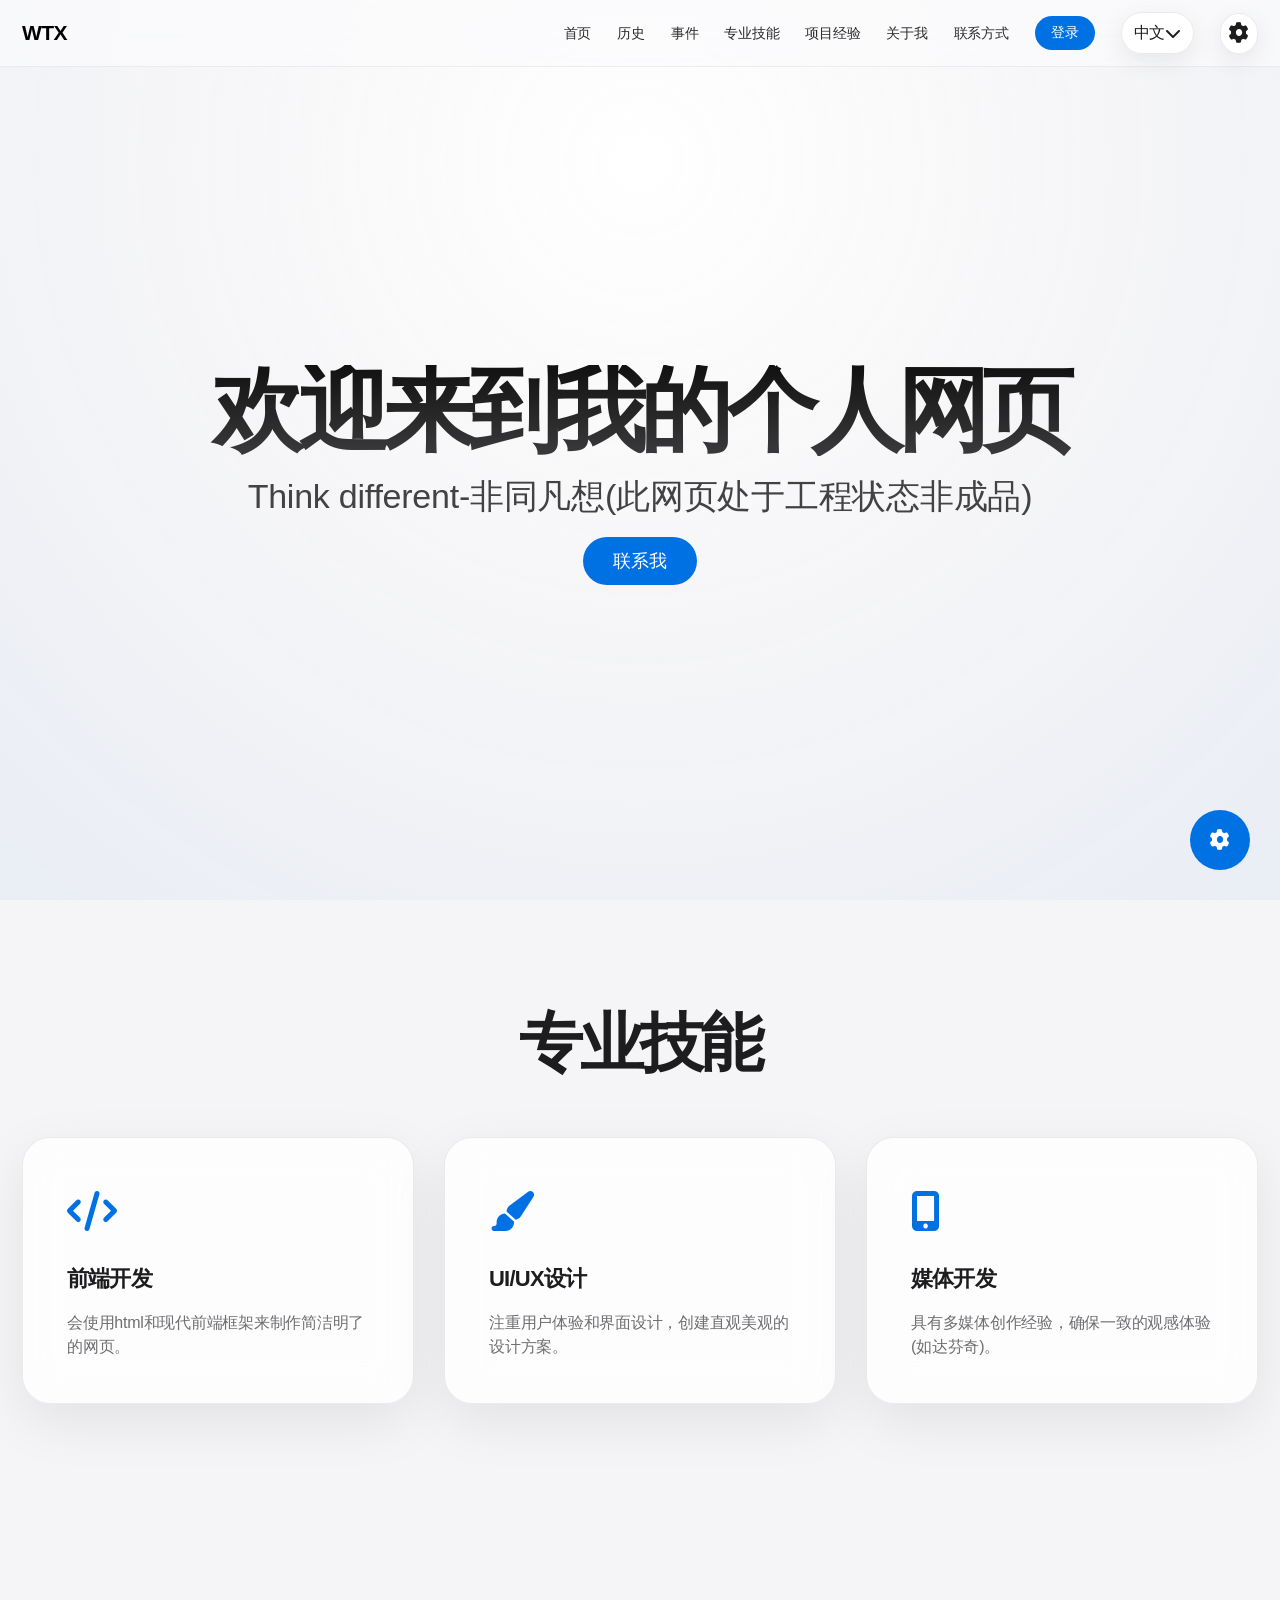
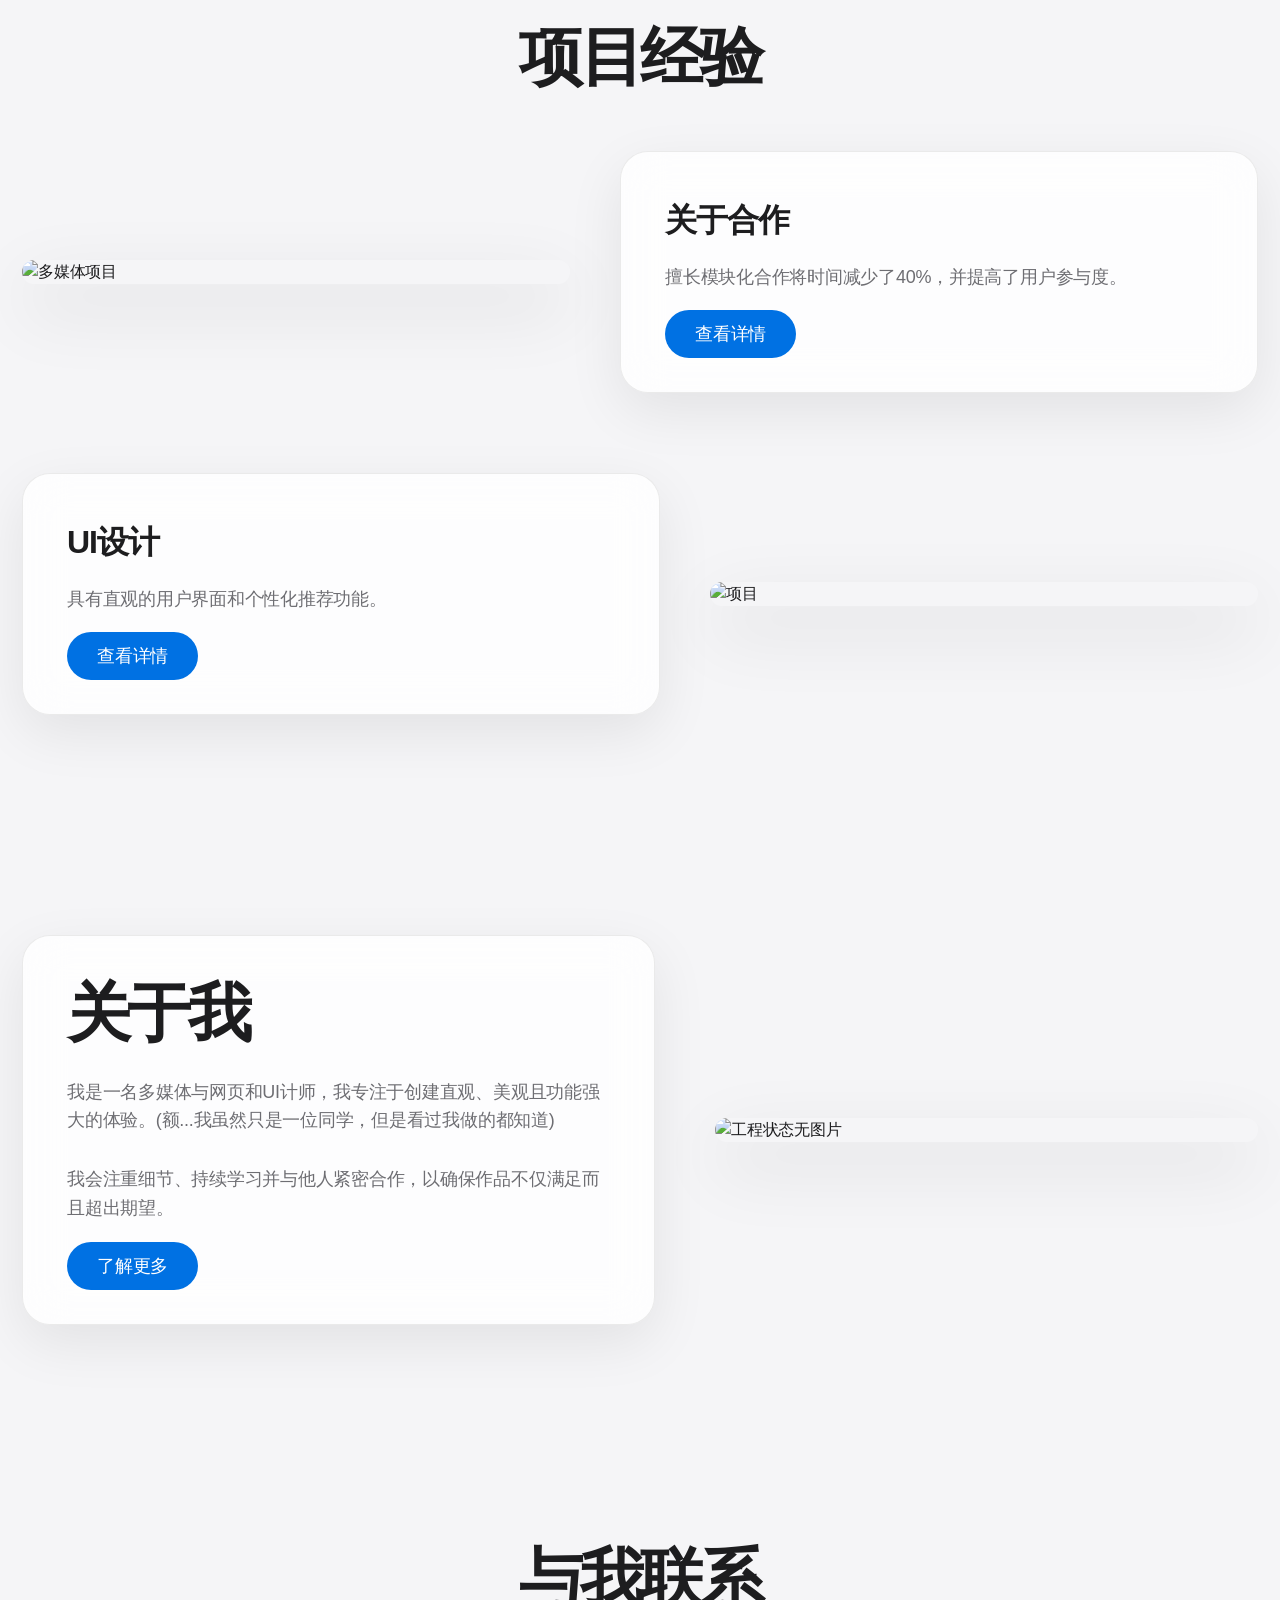
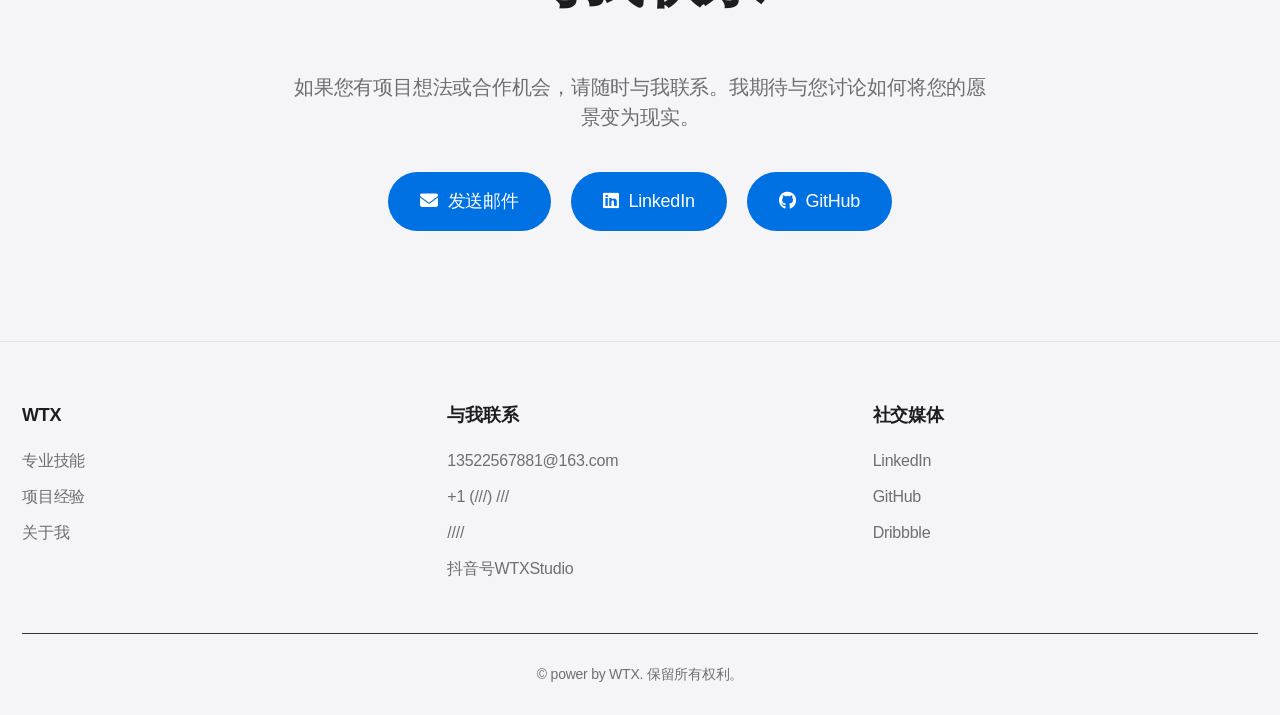
==== commit 7fc67387: "Update index.html" ====
--- a/index.html
+++ b/index.html
@@ -2254,6 +2254,28 @@
             mix-blend-mode: screen;
         }
         
+
+
+        /* 无数据库源码嵌入弹窗 */
+        .source-export-modal { position: fixed; inset: 0; background: rgba(0, 0, 0, 0.55); backdrop-filter: blur(18px); -webkit-backdrop-filter: blur(18px); z-index: 5000; display: none; align-items: center; justify-content: center; padding: 24px; }
+        .source-export-modal.active { display: flex; }
+        .source-export-panel { width: min(1100px, 96vw); max-height: 88vh; background: rgba(255, 255, 255, 0.94); color: #1d1d1f; border: 1px solid rgba(255, 255, 255, 0.72); border-radius: 28px; box-shadow: 0 30px 90px rgba(0, 0, 0, 0.28); overflow: hidden; display: flex; flex-direction: column; }
+        body.dark-theme .source-export-panel, body.cyan-theme .source-export-panel { background: rgba(28, 28, 30, 0.94); color: #f5f5f7; border-color: rgba(255, 255, 255, 0.14); }
+        .source-export-header, .source-export-footer { padding: 18px 22px; display: flex; align-items: center; justify-content: space-between; gap: 14px; border-bottom: 1px solid rgba(0, 0, 0, 0.08); }
+        .source-export-footer { border-top: 1px solid rgba(0, 0, 0, 0.08); border-bottom: none; }
+        body.dark-theme .source-export-header, body.dark-theme .source-export-footer, body.cyan-theme .source-export-header, body.cyan-theme .source-export-footer { border-color: rgba(255, 255, 255, 0.12); }
+        .source-export-title { font-size: 22px; font-weight: 700; letter-spacing: -0.02em; }
+        .source-export-note { margin: 0; color: #86868b; font-size: 14px; }
+        body.dark-theme .source-export-note, body.cyan-theme .source-export-note { color: #a1a1a6; }
+        .source-export-code { flex: 1; min-height: 360px; width: 100%; padding: 22px; border: 0; outline: none; resize: none; font-family: ui-monospace, SFMono-Regular, Menlo, Consolas, monospace; font-size: 12px; line-height: 1.55; color: #1d1d1f; background: #f5f5f7; white-space: pre; }
+        body.dark-theme .source-export-code, body.cyan-theme .source-export-code { color: #f5f5f7; background: #111113; }
+        .source-export-actions { display: flex; gap: 10px; flex-wrap: wrap; justify-content: flex-end; }
+        .source-export-copy, .source-export-close { border: none; border-radius: 999px; padding: 11px 18px; font-size: 14px; font-weight: 600; cursor: pointer; transition: transform 0.2s ease, background 0.2s ease; }
+        .source-export-copy { background: #0071e3; color: white; }
+        .source-export-close { background: rgba(0, 0, 0, 0.08); color: inherit; }
+        .source-export-copy:hover, .source-export-close:hover { transform: translateY(-2px); }
+        body.dark-theme .source-export-close, body.cyan-theme .source-export-close { background: rgba(255, 255, 255, 0.14); }
+
         /* 响应式设计 */
         @media (max-width: 968px) {
             .hero h1 {
@@ -2455,6 +2477,345 @@
                 padding: 20px;
             }
         }
+    
+
+        /* =========================================================
+           Apple 官网风格改造层：仅覆盖视觉，不改变页面内容与功能
+           ========================================================= */
+        :root {
+            --apple-bg: #f5f5f7;
+            --apple-surface: rgba(255, 255, 255, 0.82);
+            --apple-surface-solid: #ffffff;
+            --apple-text: #1d1d1f;
+            --apple-muted: #6e6e73;
+            --apple-blue: #0071e3;
+            --apple-blue-hover: #0077ed;
+            --apple-border: rgba(0, 0, 0, 0.08);
+            --apple-shadow: 0 18px 55px rgba(0, 0, 0, 0.08);
+            --apple-radius: 28px;
+        }
+
+        body {
+            background: var(--apple-bg) !important;
+            color: var(--apple-text);
+            letter-spacing: -0.015em;
+        }
+
+        .gradient-blinds-container,
+        .laser-bg,
+        .cubes-container {
+            opacity: 0 !important;
+            pointer-events: none !important;
+        }
+
+        nav {
+            padding: 12px 0 !important;
+            background: rgba(251, 251, 253, 0.72) !important;
+            border-bottom: 1px solid rgba(0, 0, 0, 0.06) !important;
+            box-shadow: none !important;
+            backdrop-filter: saturate(180%) blur(24px) !important;
+            -webkit-backdrop-filter: saturate(180%) blur(24px) !important;
+        }
+
+        .logo {
+            font-size: 21px !important;
+            font-weight: 650 !important;
+            letter-spacing: -0.03em;
+        }
+
+        .nav-links {
+            gap: 26px !important;
+        }
+
+        .nav-links a,
+        .mobile-menu-links a {
+            font-size: 14px !important;
+            color: #2b2b2f !important;
+        }
+
+        .nav-links a:hover,
+        .mobile-menu-links a:hover,
+        a:hover {
+            color: var(--apple-blue) !important;
+        }
+
+        .hero {
+            min-height: 100vh;
+            height: auto !important;
+            padding: 150px 22px 110px !important;
+            background:
+                radial-gradient(circle at 50% 18%, rgba(255,255,255,0.98) 0%, rgba(245,245,247,0.92) 46%, rgba(232,236,243,0.9) 100%) !important;
+        }
+
+        .hero-content {
+            width: min(980px, 92vw);
+            background: transparent !important;
+            backdrop-filter: none !important;
+            -webkit-backdrop-filter: none !important;
+            border-radius: 0 !important;
+            padding: 0 !important;
+        }
+
+        .hero h1 {
+            font-size: clamp(48px, 8vw, 92px) !important;
+            line-height: 0.98 !important;
+            font-weight: 750 !important;
+            letter-spacing: -0.07em !important;
+            margin-bottom: 20px !important;
+            background: linear-gradient(180deg, #111 0%, #3a3a3c 100%) !important;
+            -webkit-background-clip: text !important;
+            background-clip: text !important;
+        }
+
+        .hero p {
+            max-width: 820px !important;
+            margin-left: auto !important;
+            margin-right: auto !important;
+            font-size: clamp(22px, 3.1vw, 34px) !important;
+            line-height: 1.18 !important;
+            color: #424245 !important;
+            text-shadow: none !important;
+            font-weight: 520 !important;
+        }
+
+        .cta-button,
+        .contact-button,
+        .login-btn,
+        .login-submit,
+        .profile-btn.primary,
+        .modal-btn.primary,
+        .bubble-menu-toggle {
+            background: var(--apple-blue) !important;
+            color: #fff !important;
+            border-radius: 999px !important;
+            box-shadow: none !important;
+        }
+
+        .cta-button:hover,
+        .contact-button:hover,
+        .login-btn:hover,
+        .login-submit:hover,
+        .profile-btn.primary:hover,
+        .modal-btn.primary:hover,
+        .bubble-menu-toggle:hover {
+            background: var(--apple-blue-hover) !important;
+            transform: translateY(-1px) !important;
+            box-shadow: 0 10px 26px rgba(0, 113, 227, 0.24) !important;
+        }
+
+        .skills,
+        .about,
+        .projects,
+        .events,
+        .contact,
+        .login-section,
+        .profile-section,
+        .history-section {
+            background: var(--apple-bg) !important;
+            padding: 110px 0 !important;
+        }
+
+        .section-title,
+        .about-title,
+        .login-title {
+            font-size: clamp(36px, 5vw, 64px) !important;
+            line-height: 1.05 !important;
+            font-weight: 750 !important;
+            letter-spacing: -0.055em !important;
+            color: var(--apple-text) !important;
+        }
+
+        .skill-card,
+        .project-content,
+        .about-text,
+        .event-card,
+        .history-card,
+        .login-container,
+        .profile-card,
+        .admin-panel,
+        .modal-content,
+        .settings-panel,
+        .mobile-menu {
+            background: var(--apple-surface) !important;
+            border: 1px solid var(--apple-border) !important;
+            border-radius: var(--apple-radius) !important;
+            box-shadow: var(--apple-shadow) !important;
+            backdrop-filter: saturate(170%) blur(22px) !important;
+            -webkit-backdrop-filter: saturate(170%) blur(22px) !important;
+            color: var(--apple-text) !important;
+        }
+
+        .skill-card,
+        .project-content,
+        .about-text,
+        .history-card {
+            padding: clamp(28px, 4vw, 44px) !important;
+        }
+
+        .skill-card:hover,
+        .project-image:hover,
+        .about-image:hover,
+        .event-card:hover,
+        .history-card:hover,
+        .login-container:hover,
+        .profile-card:hover {
+            transform: translateY(-6px) !important;
+            box-shadow: 0 24px 70px rgba(0,0,0,0.12) !important;
+        }
+
+        .skill-desc,
+        .project-desc,
+        .about-desc,
+        .event-desc,
+        .history-desc,
+        .contact-desc,
+        .profile-info p,
+        .stat-label,
+        .login-footer {
+            color: var(--apple-muted) !important;
+        }
+
+        .skill-title,
+        .project-title,
+        .event-title,
+        .history-title,
+        .profile-info h2 {
+            letter-spacing: -0.035em;
+            color: var(--apple-text) !important;
+        }
+
+        .skill-icon {
+            color: var(--apple-blue) !important;
+        }
+
+        .project-image,
+        .about-image {
+            border-radius: 32px !important;
+            box-shadow: 0 24px 70px rgba(0,0,0,0.12) !important;
+        }
+
+        .event-image,
+        .history-image {
+            border-radius: 22px !important;
+        }
+
+        .event-date,
+        .history-date,
+        .bento-label {
+            background: rgba(0, 113, 227, 0.1) !important;
+            color: var(--apple-blue) !important;
+            border-radius: 999px !important;
+            font-weight: 600 !important;
+        }
+
+        .form-input,
+        .history-form input,
+        .history-form textarea {
+            border-radius: 14px !important;
+            border: 1px solid var(--apple-border) !important;
+            background: rgba(255,255,255,0.85) !important;
+        }
+
+        .form-input:focus,
+        .history-form input:focus,
+        .history-form textarea:focus {
+            border-color: var(--apple-blue) !important;
+            box-shadow: 0 0 0 4px rgba(0,113,227,0.12) !important;
+        }
+
+        .bubble-menu-item,
+        .settings-btn,
+        .language-switcher,
+        .theme-option,
+        .font-option,
+        .profile-btn.secondary,
+        .modal-btn.secondary,
+        .reset-btn {
+            border-radius: 999px !important;
+            background: rgba(255,255,255,0.78) !important;
+            border: 1px solid var(--apple-border) !important;
+            box-shadow: 0 8px 24px rgba(0,0,0,0.08) !important;
+        }
+
+        .settings-panel {
+            border-radius: 32px 0 0 32px !important;
+        }
+
+        .footer-content,
+        footer {
+            background: #f5f5f7 !important;
+            color: #6e6e73 !important;
+        }
+
+        footer {
+            border-top: 1px solid var(--apple-border) !important;
+        }
+
+        .footer-column h3,
+        .footer-column ul li a:hover {
+            color: #1d1d1f !important;
+        }
+
+        .footer-column ul li a,
+        .copyright {
+            color: #6e6e73 !important;
+        }
+
+        /* 深色主题也保留苹果式灰黑层次 */
+        body.dark-theme {
+            --apple-bg: #000000;
+            --apple-surface: rgba(28, 28, 30, 0.78);
+            --apple-text: #f5f5f7;
+            --apple-muted: #a1a1a6;
+            --apple-border: rgba(255,255,255,0.12);
+            background: #000 !important;
+        }
+
+        body.dark-theme nav {
+            background: rgba(22,22,23,0.72) !important;
+        }
+
+        body.dark-theme .hero {
+            background: radial-gradient(circle at 50% 18%, #1d1d1f 0%, #050505 68%) !important;
+        }
+
+        body.dark-theme .hero h1 {
+            background: linear-gradient(180deg, #fff 0%, #a1a1a6 100%) !important;
+            -webkit-background-clip: text !important;
+            background-clip: text !important;
+        }
+
+        body.dark-theme .hero p,
+        body.dark-theme .nav-links a,
+        body.dark-theme .mobile-menu-links a {
+            color: #f5f5f7 !important;
+        }
+
+        body.dark-theme footer,
+        body.dark-theme .footer-content {
+            background: #000 !important;
+        }
+
+        @media (max-width: 768px) {
+            .hero {
+                padding-top: 120px !important;
+            }
+            .skills,
+            .about,
+            .projects,
+            .events,
+            .contact,
+            .login-section,
+            .profile-section,
+            .history-section {
+                padding: 80px 0 !important;
+            }
+            .project-showcase,
+            .about-content {
+                gap: 36px !important;
+            }
+        }
+
     </style>
 </head>
 <body>
@@ -4599,6 +4960,8 @@
             const existingEvents = document.getElementById('existingEvents');
             
             if (!eventForm || !existingEvents) return;
+            if (eventForm.dataset.sourceEmbedReady === 'true') return;
+            eventForm.dataset.sourceEmbedReady = 'true';
             
             // 加载现有事件
             loadExistingEvents();
@@ -4607,9 +4970,9 @@
             eventForm.addEventListener('submit', function(e) {
                 e.preventDefault();
                 
-                const title = document.getElementById('eventTitle').value;
-                const description = document.getElementById('eventDescription').value;
-                const image = document.getElementById('eventImage').value;
+                const title = document.getElementById('eventTitle').value.trim();
+                const description = document.getElementById('eventDescription').value.trim();
+                const image = document.getElementById('eventImage').value.trim();
                 const date = document.getElementById('eventDate').value;
                 
                 if (!title || !description || !date) {
@@ -4635,10 +4998,17 @@
                 loadEventData();
                 loadExistingEvents();
                 
+                // 生成并弹出已经嵌入新事件的完整源码
+                const embeddedSource = generateEmbeddedSiteSource({ events: events });
+                showEmbeddedSourceModal(embeddedSource, '事件');
+                
                 // 重置表单
                 eventForm.reset();
-                
-                alert('事件添加成功！');
+                const eventImagePreview = document.getElementById('eventImagePreview');
+                if (eventImagePreview) {
+                    eventImagePreview.classList.remove('active');
+                    eventImagePreview.src = '';
+                }
             });
             
             // 图片预览功能
@@ -4706,12 +5076,98 @@
             alert('事件已删除！');
         }
         
+        // 生成“已嵌入事件/历史”的完整源码
+        function safeJsonForSource(data) {
+            return JSON.stringify(data, null, 24)
+                .replace(/</g, '\u003C')
+                .replace(/>/g, '\u003E')
+                .replace(/&/g, '\u0026');
+        }
+
+        function generateEmbeddedSiteSource(options = {}) {
+            const modal = document.getElementById('sourceExportModal');
+            const wasOpen = modal && modal.classList.contains('active');
+            if (modal) modal.remove();
+
+            let source = window.__ORIGINAL_HTML_SOURCE__ || ('<!DOCTYPE html>\n' + document.documentElement.outerHTML);
+            const events = options.events || JSON.parse(localStorage.getItem('events')) || [];
+            const historyEvents = options.historyEvents || JSON.parse(localStorage.getItem('historyEvents')) || [];
+
+            source = source.replace(/const defaultEvents = \[\s\S]*?\n\s*\];/, `const defaultEvents = ${safeJsonForSource(events)};`);
+            source = source.replace(/const defaultHistory = \[\s\S]*?\n\s*\];/, `const defaultHistory = ${safeJsonForSource(historyEvents)};`);
+
+            if (modal) {
+                document.body.appendChild(modal);
+                if (wasOpen) modal.classList.add('active');
+            }
+
+            return source;
+        }
+
+        // 兼容旧调用：生成“已嵌入历史事件”的完整源码
+        function generateEmbeddedHistorySource(historyEvents) {
+            return generateEmbeddedSiteSource({ historyEvents: historyEvents });
+        }
+
+        // 弹出源码复制页面
+        function showEmbeddedSourceModal(sourceCode, embedType = '历史事件') {
+            let modal = document.getElementById('sourceExportModal');
+            if (!modal) {
+                modal = document.createElement('div');
+                modal.id = 'sourceExportModal';
+                modal.className = 'source-export-modal';
+                modal.innerHTML = `
+                    <div class="source-export-panel">
+                        <div class="source-export-header">
+                            <div>
+                                <div class="source-export-title">已生成嵌入后的完整源代码</div>
+                                <p class="source-export-note" id="sourceExportNote">复制下面代码，替换原来的 HTML 文件，就能把这条内容写进网页本体。</p>
+                            </div>
+                            <button type="button" class="source-export-close" data-source-close>关闭</button>
+                        </div>
+                        <textarea class="source-export-code" id="sourceExportCode" spellcheck="false"></textarea>
+                        <div class="source-export-footer">
+                            <p class="source-export-note">提示：复制后保存为原文件名，再刷新网页查看。</p>
+                            <div class="source-export-actions">
+                                <button type="button" class="source-export-close" data-source-close>取消</button>
+                                <button type="button" class="source-export-copy" id="copyEmbeddedSourceBtn">复制源代码</button>
+                            </div>
+                        </div>
+                    </div>
+                `;
+                document.body.appendChild(modal);
+                modal.addEventListener('click', function(e) {
+                    if (e.target === modal || e.target.hasAttribute('data-source-close')) {
+                        modal.classList.remove('active');
+                    }
+                });
+                document.getElementById('copyEmbeddedSourceBtn').addEventListener('click', async function() {
+                    const codeBox = document.getElementById('sourceExportCode');
+                    codeBox.select();
+                    codeBox.setSelectionRange(0, codeBox.value.length);
+                    try {
+                        await navigator.clipboard.writeText(codeBox.value);
+                    } catch (err) {
+                        document.execCommand('copy');
+                    }
+                    this.textContent = '已复制，可以替换原文件';
+                    setTimeout(() => this.textContent = '复制源代码', 1800);
+                });
+            }
+            document.getElementById('sourceExportCode').value = sourceCode;
+            const note = document.getElementById('sourceExportNote');
+            if (note) note.textContent = `复制下面代码，替换原来的 HTML 文件，就能把这条${embedType}写进网页本体。`;
+            modal.classList.add('active');
+        }
+
         // 初始化历史事件管理
         function initializeHistoryManagement() {
             const historyForm = document.getElementById('historyForm');
             const existingHistories = document.getElementById('existingHistories');
             
             if (!historyForm || !existingHistories) return;
+            if (historyForm.dataset.sourceEmbedReady === 'true') return;
+            historyForm.dataset.sourceEmbedReady = 'true';
             
             // 加载现有历史事件
             loadExistingHistories();
@@ -4720,9 +5176,9 @@
             historyForm.addEventListener('submit', function(e) {
                 e.preventDefault();
                 
-                const title = document.getElementById('historyTitle').value;
-                const description = document.getElementById('historyDescription').value;
-                const image = document.getElementById('historyImage').value;
+                const title = document.getElementById('historyTitle').value.trim();
+                const description = document.getElementById('historyDescription').value.trim();
+                const image = document.getElementById('historyImage').value.trim();
                 const date = document.getElementById('historyDate').value;
                 
                 if (!title || !description || !date) {
@@ -4749,10 +5205,17 @@
                 loadHistoryData();
                 loadExistingHistories();
                 
+                // 生成并弹出已经嵌入新历史事件的完整源码
+                const embeddedSource = generateEmbeddedHistorySource(historyEvents);
+                showEmbeddedSourceModal(embeddedSource, '历史事件');
+                
                 // 重置表单
                 historyForm.reset();
-                
-                alert('历史事件添加成功！');
+                const historyImagePreview = document.getElementById('historyImagePreview');
+                if (historyImagePreview) {
+                    historyImagePreview.classList.remove('active');
+                    historyImagePreview.src = '';
+                }
             });
             
             // 图片预览功能
@@ -5060,6 +5523,9 @@
             });
         }
         
+        // 保存网页初始源码，生成嵌入版时避免把登录状态、弹窗状态等运行时改动写进文件
+        window.__ORIGINAL_HTML_SOURCE__ = '<!DOCTYPE html>\n' + document.documentElement.outerHTML;
+
         // 初始化
         initializeSettings();
         initializeUsers();
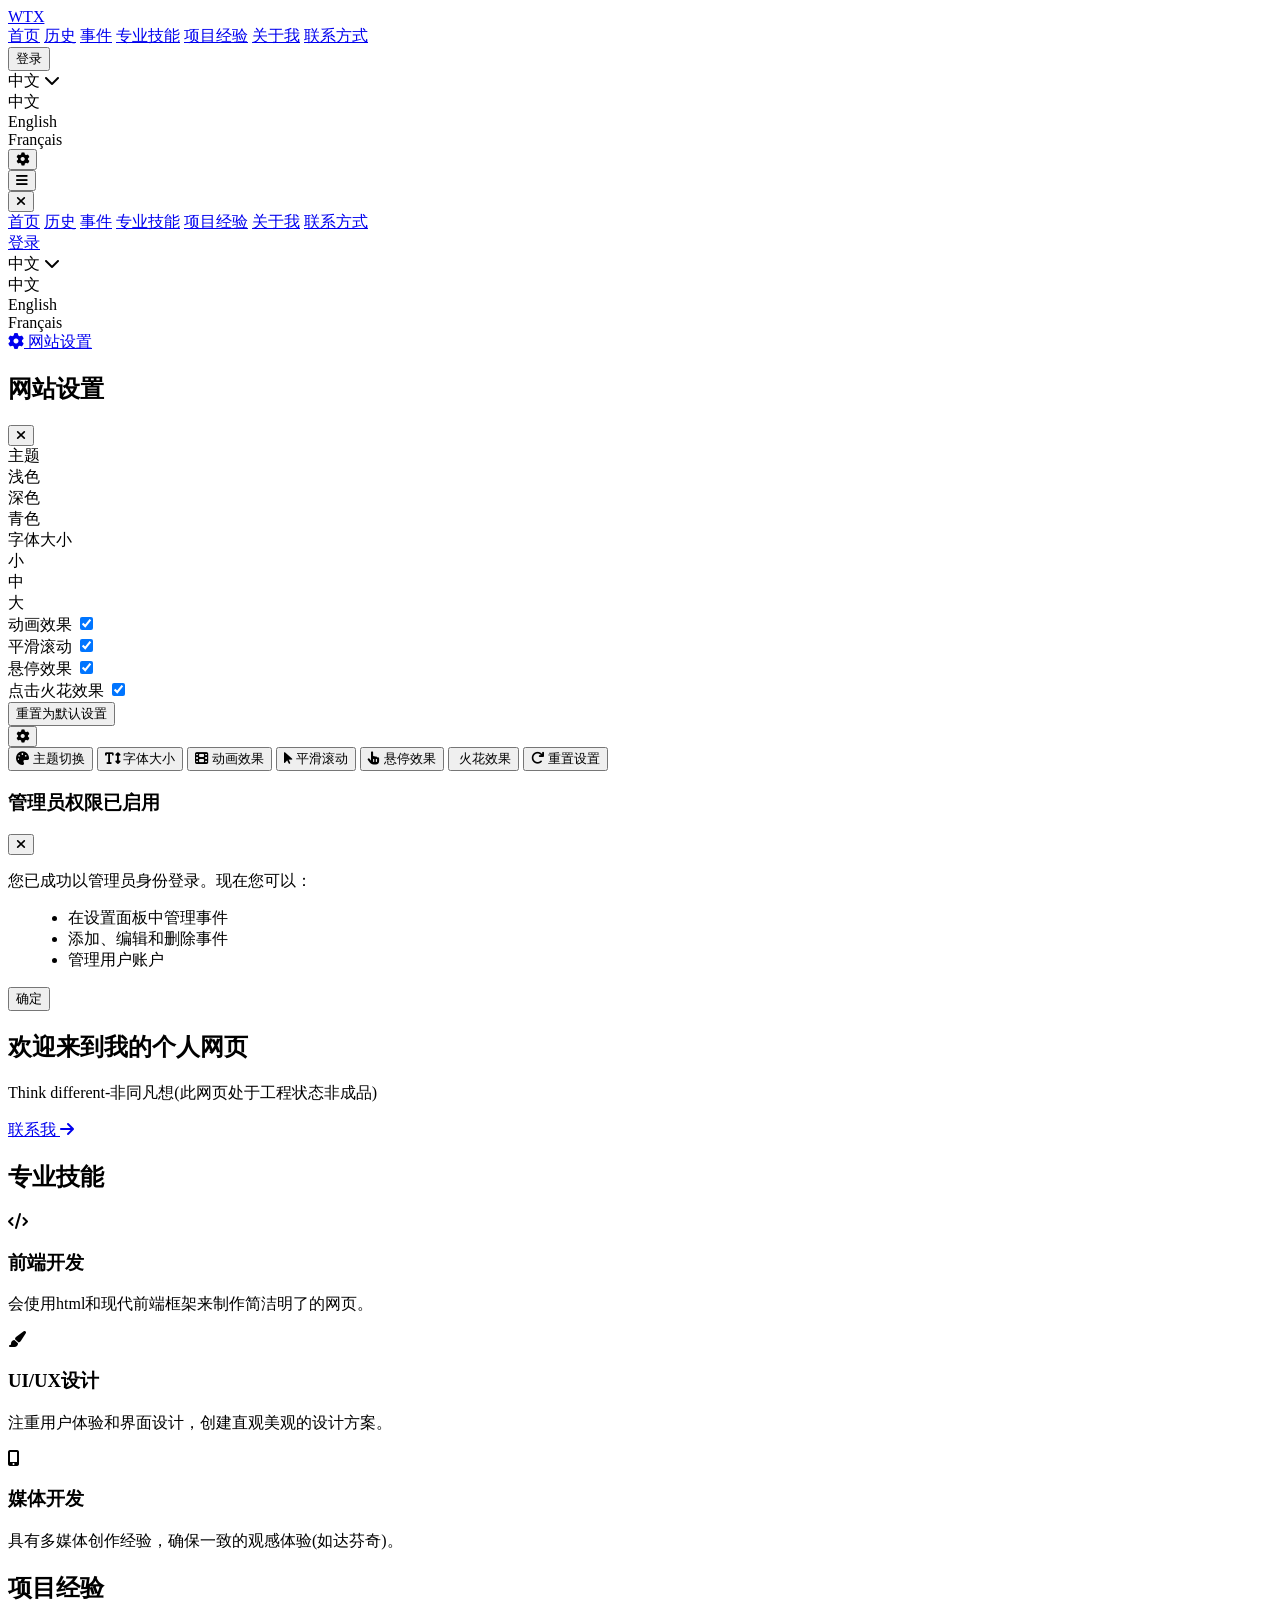
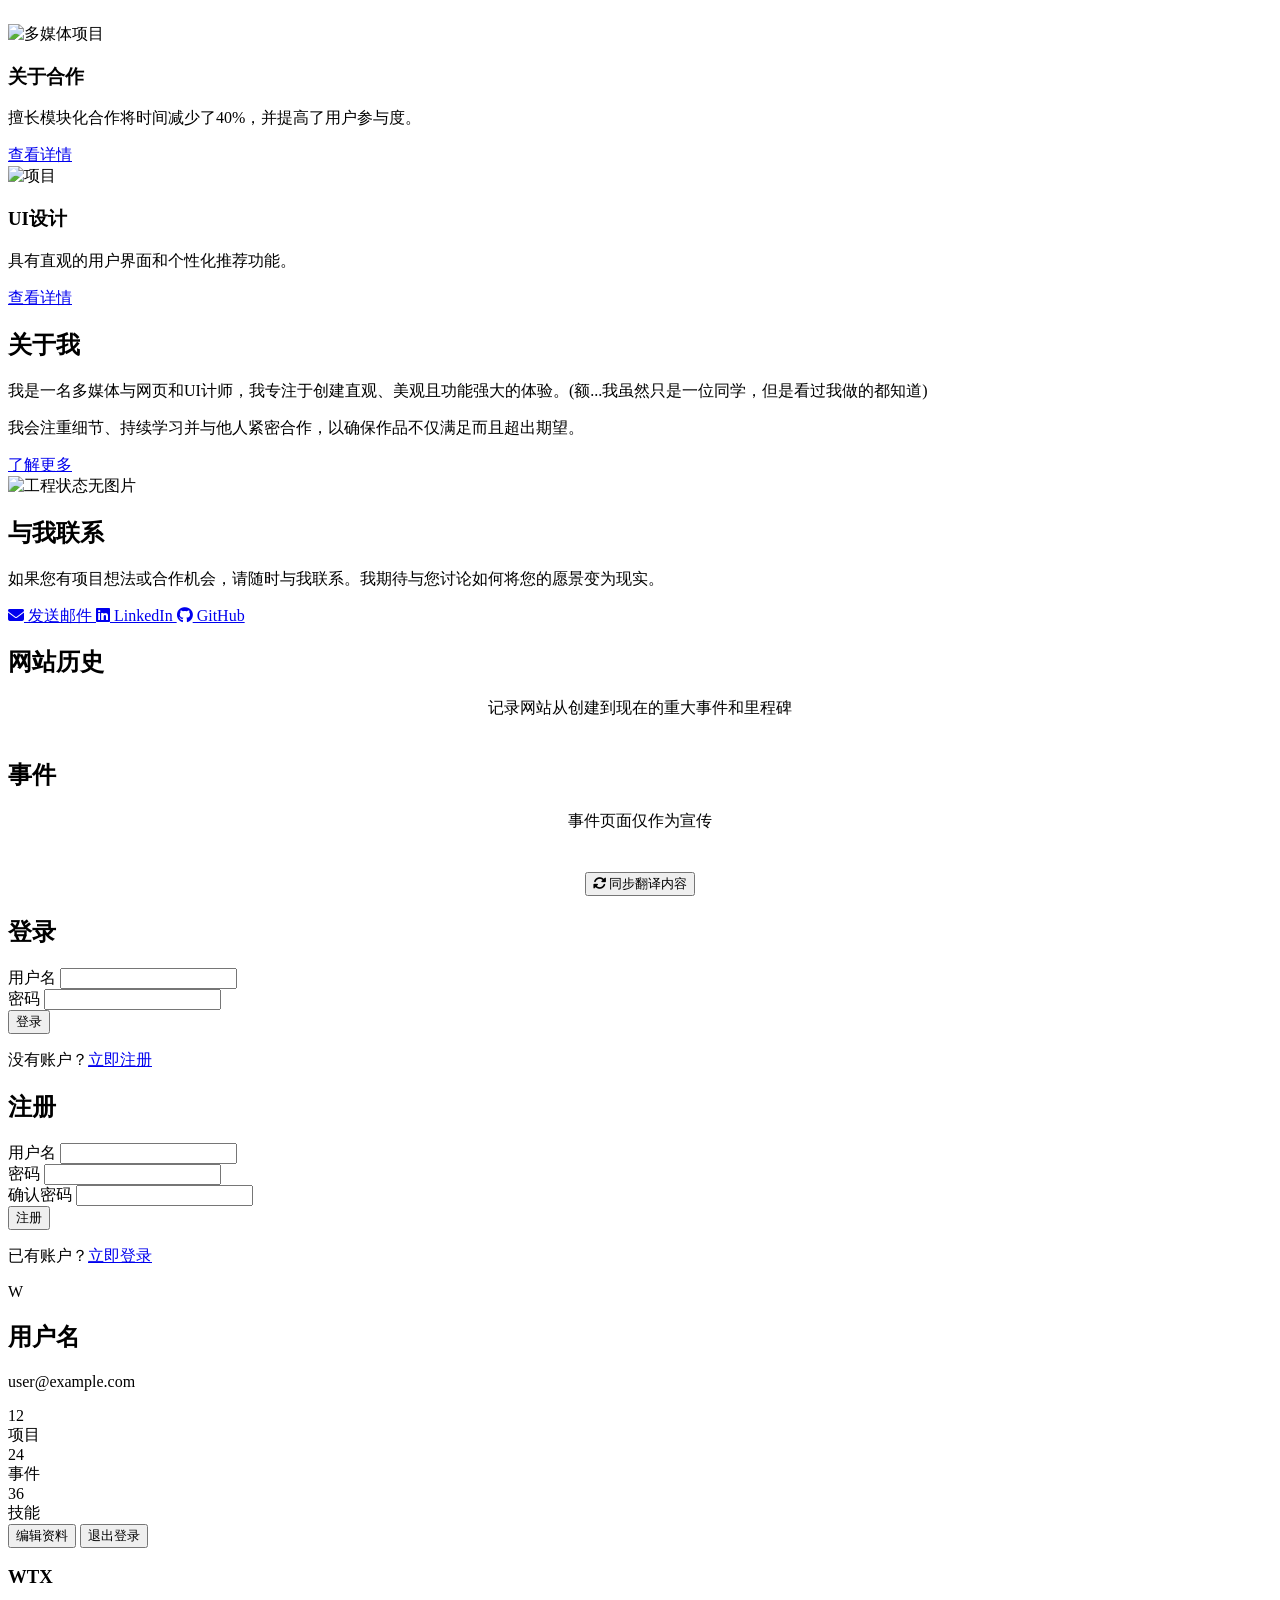
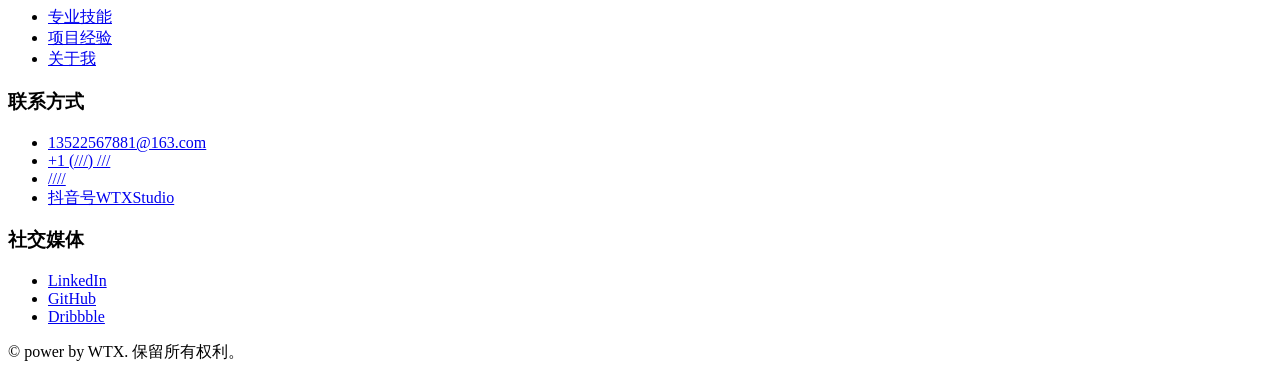
==== commit 4b273137: "Update index.html" ====
--- a/index.html
+++ b/index.html
@@ -7,2816 +7,7 @@
     <link rel="stylesheet" href="https://cdnjs.cloudflare.com/ajax/libs/font-awesome/6.4.0/css/all.min.css">
     <!-- Three.js库 -->
     <script src="https://cdnjs.cloudflare.com/ajax/libs/three.js/r128/three.min.js"></script>
-    <style>
-        * {
-            margin: 0;
-            padding: 0;
-            box-sizing: border-box;
-            font-family: 'SF Pro Display', -apple-system, BlinkMacSystemFont, 'Segoe UI', Roboto, Oxygen, Ubuntu, sans-serif;
-        }
-        
-        html {
-            scroll-behavior: smooth;
-        }
-        
-        body {
-            color: #1d1d1f;
-            line-height: 1.5;
-            overflow-x: hidden;
-            transition: background-color 0.4s, color 0.4s;
-            background: transparent;
-        }
-        
-        /* GradientBlinds背景容器 */
-        .gradient-blinds-container {
-            position: fixed;
-            top: 0;
-            left: 0;
-            width: 100%;
-            height: 100%;
-            z-index: -1;
-            background: #000;
-        }
-        
-        /* GradientBlinds效果样式 */
-        .gradient-blinds {
-            position: absolute;
-            top: 0;
-            left: 0;
-            width: 100%;
-            height: 100%;
-            overflow: hidden;
-            display: flex;
-        }
-        
-        .blind {
-            flex: 1;
-            height: 100%;
-            position: relative;
-            transition: transform 0.3s ease, filter 0.3s ease;
-        }
-        
-        .blind::before {
-            content: '';
-            position: absolute;
-            top: 0;
-            left: 0;
-            width: 100%;
-            height: 100%;
-            background: linear-gradient(0deg, #FF9FFC, #5227FF);
-            opacity: 0.8;
-            transition: all 0.3s ease;
-        }
-        
-        .blind:hover::before {
-            opacity: 1;
-            filter: brightness(1.2);
-        }
-        
-        /* 确保内容在背景之上 */
-        .page, nav, footer {
-            position: relative;
-            z-index: 1;
-        }
-        
-        /* 确保英雄区域内容可见 */
-        .hero-content {
-            position: relative;
-            z-index: 3;
-            background: rgba(0, 0, 0, 0.5);
-            backdrop-filter: blur(5px);
-            padding: 30px;
-            border-radius: 20px;
-            display: inline-block;
-        }
-        
-        /* 页面切换动画 */
-        .page {
-            display: none;
-            opacity: 0;
-            transform: translateY(20px);
-            transition: opacity 0.6s cubic-bezier(0.25, 0.46, 0.45, 0.94), transform 0.6s cubic-bezier(0.25, 0.46, 0.45, 0.94);
-        }
-        
-        .page.active {
-            display: block;
-            opacity: 1;
-            transform: translateY(0);
-        }
-        
-        /* 深色主题样式 */
-        body.dark-theme {
-            color: #e0e0e0;
-        }
-        
-        body.dark-theme .skill-card,
-        body.dark-theme .project-content,
-        body.dark-theme .about-text,
-        body.dark-theme .event-card,
-        body.dark-theme .login-form,
-        body.dark-theme .profile-card,
-        body.dark-theme .admin-panel {
-            background-color: rgba(30, 30, 30, 0.85);
-            color: #e0e0e0;
-        }
-        
-        body.dark-theme .projects,
-        body.dark-theme .contact,
-        body.dark-theme .events,
-        body.dark-theme .login-section {
-            background-color: rgba(26, 26, 26, 0.85);
-        }
-        
-        body.dark-theme nav {
-            background-color: rgba(30, 30, 30, 0.8);
-            border-bottom: 1px solid rgba(255, 255, 255, 0.1);
-        }
-        
-        body.dark-theme .nav-links a,
-        body.dark-theme .logo {
-            color: #e0e0e0;
-        }
-        
-        body.dark-theme .hero {
-            background: transparent;
-        }
-        
-        body.dark-theme footer {
-            background-color: rgba(13, 13, 13, 0.9);
-        }
-        
-        /* 青色主题样式 */
-        body.cyan-theme {
-            color: #e0e0e0;
-            background: linear-gradient(135deg, #001a1a, #003333);
-        }
-        
-        body.cyan-theme .skill-card,
-        body.cyan-theme .project-content,
-        body.cyan-theme .about-text,
-        body.cyan-theme .event-card,
-        body.cyan-theme .login-form,
-        body.cyan-theme .profile-card,
-        body.cyan-theme .admin-panel {
-            background-color: rgba(0, 51, 51, 0.9);
-            color: #e0e0e0;
-            border: 1px solid #00FFFF;
-        }
-        
-        body.cyan-theme .projects,
-        body.cyan-theme .contact,
-        body.cyan-theme .events,
-        body.cyan-theme .login-section {
-            background-color: rgba(0, 34, 34, 0.9);
-        }
-        
-        body.cyan-theme nav {
-            background-color: rgba(0, 51, 51, 0.9);
-            border-bottom: 1px solid #00FFFF;
-        }
-        
-        body.cyan-theme .nav-links a,
-        body.cyan-theme .logo {
-            color: #00FFFF;
-        }
-        
-        body.cyan-theme .nav-links a:hover {
-            color: #E0FFFF;
-        }
-        
-        body.cyan-theme .hero h1 {
-            background: linear-gradient(45deg, #00FFFF, #00CED1);
-            -webkit-background-clip: text;
-            -webkit-text-fill-color: transparent;
-        }
-        
-        body.cyan-theme .cta-button,
-        body.cyan-theme .contact-button {
-            background: #00FFFF;
-            color: #003333;
-        }
-        
-        body.cyan-theme .cta-button:hover,
-        body.cyan-theme .contact-button:hover {
-            background: #00CED1;
-            box-shadow: 0 10px 20px rgba(0, 255, 255, 0.3);
-        }
-        
-        body.cyan-theme .skill-icon {
-            color: #00FFFF;
-        }
-        
-        body.cyan-theme .event-date {
-            background: #00FFFF;
-            color: #003333;
-        }
-        
-        /* 3D方块样式 */
-        .cubes-container {
-            position: absolute;
-            top: 0;
-            left: 0;
-            width: 100%;
-            height: 100%;
-            z-index: 1;
-            pointer-events: none;
-            overflow: hidden;
-            perspective: 1000px;
-        }
-        
-        .cube-3d {
-            position: absolute;
-            width: 60px;
-            height: 60px;
-            transform-style: preserve-3d;
-            transition: transform 0.5s ease;
-        }
-        
-        .cube-face {
-            position: absolute;
-            width: 100%;
-            height: 100%;
-            background: rgba(0, 255, 255, 0.1);
-            border: 2px dashed rgba(0, 255, 255, 0.5);
-            display: flex;
-            align-items: center;
-            justify-content: center;
-            font-size: 20px;
-            color: rgba(0, 255, 255, 0.7);
-            backface-visibility: visible;
-        }
-        
-        .cube-face:nth-child(1) { transform: translateZ(30px); }
-        .cube-face:nth-child(2) { transform: rotateY(180deg) translateZ(30px); }
-        .cube-face:nth-child(3) { transform: rotateY(90deg) translateZ(30px); }
-        .cube-face:nth-child(4) { transform: rotateY(-90deg) translateZ(30px); }
-        .cube-face:nth-child(5) { transform: rotateX(90deg) translateZ(30px); }
-        .cube-face:nth-child(6) { transform: rotateX(-90deg) translateZ(30px); }
-        
-        /* 青色主题下的方块 */
-        body.cyan-theme .cube-face {
-            background: rgba(0, 255, 255, 0.15);
-            border: 2px dashed rgba(0, 255, 255, 0.7);
-        }
-        
-        /* 字体大小调整 */
-        body.small-font {
-            font-size: 14px;
-        }
-        
-        body.large-font {
-            font-size: 18px;
-        }
-        
-        /* 动画开关 */
-        body.no-animation * {
-            transition: none !important;
-            animation: none !important;
-        }
-        
-        /* 悬停效果开关 */
-        body.no-hover .skill-card:hover,
-        body.no-hover .project-image:hover,
-        body.no-hover .about-image:hover,
-        body.no-hover .event-card:hover,
-        body.no-hover .cta-button:hover,
-        body.no-hover .contact-button:hover {
-            transform: none !important;
-            box-shadow: none !important;
-        }
-        
-        body.no-hover .skill-card:hover .skill-icon,
-        body.no-hover .project-image:hover img,
-        body.no-hover .event-card:hover .event-image {
-            transform: none !important;
-        }
-        
-        /* 设置按钮不受悬停效果影响，确保始终可点击 */
-        .bubble-menu-toggle,
-        .mobile-menu-btn,
-        .close-settings,
-        .mobile-menu-close,
-        .language-switcher,
-        .reset-btn,
-        .theme-option,
-        .font-option,
-        .login-btn,
-        .user-avatar,
-        .settings-btn {
-            transition: all 0.3s ease !important;
-        }
-        
-        body.no-hover .bubble-menu-toggle:hover,
-        body.no-hover .mobile-menu-btn:hover,
-        body.no-hover .mobile-menu-close:hover,
-        body.no-hover .language-switcher:hover,
-        body.no-hover .reset-btn:hover,
-        body.no-hover .theme-option:hover,
-        body.no-hover .font-option:hover,
-        body.no-hover .login-btn:hover,
-        body.no-hover .user-avatar:hover,
-        body.no-hover .settings-btn:hover {
-            transform: none !important;
-            background-color: initial !important;
-        }
-        
-        a {
-            text-decoration: none;
-            color: #0066cc;
-            transition: color 0.3s ease;
-        }
-        
-        a:hover {
-            color: #0077dd;
-        }
-        
-        .container {
-            max-width: 1280px;
-            margin: 0 auto;
-            padding: 0 22px;
-        }
-        
-        /* 导航栏样式 */
-        nav {
-            position: fixed;
-            top: 0;
-            width: 100%;
-            background-color: rgba(255, 255, 255, 0.8);
-            backdrop-filter: blur(20px);
-            -webkit-backdrop-filter: blur(20px);
-            z-index: 1000;
-            padding: 16px 0;
-            border-bottom: 1px solid rgba(0, 0, 0, 0.1);
-            transition: background-color 0.4s, border-bottom 0.4s;
-        }
-        
-        .nav-container {
-            display: flex;
-            justify-content: space-between;
-            align-items: center;
-        }
-        
-        .logo {
-            font-size: 24px;
-            font-weight: 700;
-            color: #000;
-            transition: color 0.3s ease, transform 0.3s ease;
-        }
-        
-        .logo:hover {
-            transform: scale(1.05);
-        }
-        
-        .nav-links {
-            display: flex;
-            gap: 32px;
-            align-items: center;
-        }
-        
-        .nav-links a {
-            color: #1d1d1f;
-            font-size: 16px;
-            font-weight: 400;
-            transition: color 0.3s ease, transform 0.2s ease;
-        }
-        
-        .nav-links a:hover {
-            color: #0066cc;
-            transform: translateY(-2px);
-        }
-        
-        /* 用户状态样式 */
-        .user-status {
-            display: flex;
-            align-items: center;
-            gap: 10px;
-        }
-        
-        .user-avatar {
-            width: 36px;
-            height: 36px;
-            border-radius: 50%;
-            background-color: #0066cc;
-            color: white;
-            display: flex;
-            align-items: center;
-            justify-content: center;
-            font-weight: bold;
-            cursor: pointer;
-            transition: transform 0.3s ease;
-        }
-        
-        .user-avatar:hover {
-            transform: scale(1.1);
-        }
-        
-        .user-name {
-            font-size: 14px;
-            font-weight: 500;
-            cursor: pointer;
-            transition: color 0.3s ease;
-        }
-        
-        .user-name:hover {
-            color: #0066cc;
-        }
-        
-        .login-btn {
-            background: #0066cc;
-            color: white;
-            padding: 8px 16px;
-            border-radius: 20px;
-            font-size: 14px;
-            font-weight: 500;
-            transition: all 0.3s ease;
-            border: none;
-            cursor: pointer;
-        }
-        
-        .login-btn:hover {
-            background: #0077dd;
-            transform: translateY(-2px);
-        }
-        
-        /* 移动端菜单按钮 */
-        .mobile-menu-btn {
-            display: none;
-            background: none;
-            border: none;
-            font-size: 24px;
-            cursor: pointer;
-            color: #1d1d1f;
-            transition: transform 0.3s ease;
-        }
-        
-        body.dark-theme .mobile-menu-btn {
-            color: #e0e0e0;
-        }
-        
-        .mobile-menu-btn:hover {
-            transform: rotate(90deg);
-        }
-        
-        /* 移动端菜单 */
-        .mobile-menu {
-            position: fixed;
-            top: 0;
-            left: -100%;
-            width: 80%;
-            max-width: 300px;
-            height: 100vh;
-            background-color: #ffffff;
-            z-index: 2001;
-            padding: 80px 30px 30px;
-            transition: left 0.4s cubic-bezier(0.25, 0.46, 0.45, 0.94);
-            overflow-y: auto;
-            box-shadow: 5px 0 15px rgba(0, 0, 0, 0.1);
-        }
-        
-        body.dark-theme .mobile-menu {
-            background-color: #1e1e1e;
-        }
-        
-        .mobile-menu.active {
-            left: 0;
-        }
-        
-        .mobile-menu-links {
-            display: flex;
-            flex-direction: column;
-            gap: 20px;
-        }
-        
-        .mobile-menu-links a {
-            color: #1d1d1f;
-            font-size: 18px;
-            padding: 12px 0;
-            border-bottom: 1px solid rgba(0, 0, 0, 0.1);
-            transition: color 0.3s ease;
-        }
-        
-        body.dark-theme .mobile-menu-links a {
-            color: #e0e0e0;
-            border-bottom: 1px solid rgba(255, 255, 255, 0.1);
-        }
-        
-        .mobile-menu-links a:hover {
-            color: #0066cc;
-        }
-        
-        .mobile-menu-close {
-            position: absolute;
-            top: 20px;
-            right: 20px;
-            background: none;
-            border: none;
-            font-size: 24px;
-            cursor: pointer;
-            color: #1d1d1f;
-            transition: transform 0.3s ease;
-        }
-        
-        body.dark-theme .mobile-menu-close {
-            color: #e0e0e0;
-        }
-        
-        .mobile-menu-close:hover {
-            transform: rotate(90deg);
-        }
-        
-        /* 移动端菜单遮罩 */
-        .mobile-menu-overlay {
-            position: fixed;
-            top: 0;
-            left: 0;
-            width: 100%;
-            height: 100%;
-            background-color: rgba(0, 0, 0, 0.5);
-            z-index: 2000;
-            opacity: 0;
-            visibility: hidden;
-            transition: opacity 0.4s ease, visibility 0.4s;
-        }
-        
-        .mobile-menu-overlay.active {
-            opacity: 1;
-            visibility: visible;
-        }
-        
-        /* 语言切换器样式 */
-        .language-switcher {
-            position: relative;
-            display: flex;
-            align-items: center;
-            cursor: pointer;
-            padding: 8px 12px;
-            border-radius: 8px;
-            transition: background-color 0.3s ease;
-        }
-        
-        .language-switcher:hover {
-            background-color: rgba(0, 0, 0, 0.05);
-        }
-        
-        body.dark-theme .language-switcher:hover {
-            background-color: rgba(255, 255, 255, 0.1);
-        }
-        
-        .language-options {
-            position: absolute;
-            top: 100%;
-            right: 0;
-            background-color: white;
-            border-radius: 8px;
-            box-shadow: 0 5px 15px rgba(0, 0, 0, 0.1);
-            overflow: hidden;
-            display: none;
-            z-index: 1001;
-            min-width: 120px;
-            transition: transform 0.3s ease, opacity 0.3s ease;
-            transform: translateY(-10px);
-            opacity: 0;
-        }
-        
-        body.dark-theme .language-options {
-            background-color: #1e1e1e;
-        }
-        
-        .language-options.active {
-            display: block;
-            transform: translateY(0);
-            opacity: 1;
-        }
-        
-        .language-option {
-            padding: 10px 15px;
-            display: flex;
-            align-items: center;
-            gap: 8px;
-            transition: background-color 0.2s ease;
-        }
-        
-        .language-option:hover {
-            background-color: rgba(0, 0, 0, 0.05);
-        }
-        
-        body.dark-theme .language-option:hover {
-            background-color: rgba(255, 255, 255, 0.1);
-        }
-        
-        /* 设置按钮样式 */
-        .settings-btn {
-            background: none;
-            border: none;
-            font-size: 20px;
-            color: #1d1d1f;
-            cursor: pointer;
-            padding: 8px;
-            border-radius: 50%;
-            transition: all 0.3s ease;
-        }
-        
-        body.dark-theme .settings-btn {
-            color: #e0e0e0;
-        }
-        
-        .settings-btn:hover {
-            background-color: rgba(0, 0, 0, 0.05);
-            transform: rotate(30deg);
-        }
-        
-        body.dark-theme .settings-btn:hover {
-            background-color: rgba(255, 255, 255, 0.1);
-        }
-        
-        /* 气泡菜单样式 */
-        .bubble-menu {
-            position: fixed;
-            bottom: 30px;
-            right: 30px;
-            z-index: 2000;
-        }
-        
-        .bubble-menu-toggle {
-            width: 60px;
-            height: 60px;
-            border-radius: 50%;
-            background-color: #0066cc;
-            color: white;
-            border: none;
-            display: flex;
-            align-items: center;
-            justify-content: center;
-            font-size: 20px;
-            cursor: pointer;
-            box-shadow: 0 4px 12px rgba(0, 0, 0, 0.15);
-            transition: all 0.3s ease;
-            z-index: 10;
-        }
-        
-        .bubble-menu-toggle:hover {
-            background-color: #0077dd;
-            transform: scale(1.1);
-        }
-        
-        .bubble-menu-items {
-            position: absolute;
-            bottom: 70px;
-            right: 0;
-            display: flex;
-            flex-direction: column;
-            align-items: flex-end;
-            gap: 15px;
-            pointer-events: none;
-            opacity: 0;
-            transition: opacity 0.3s ease;
-        }
-        
-        .bubble-menu.active .bubble-menu-items {
-            pointer-events: auto;
-            opacity: 1;
-        }
-        
-        .bubble-menu-item {
-            width: 50px;
-            height: 50px;
-            border-radius: 50%;
-            background-color: white;
-            color: #1d1d1f;
-            border: none;
-            display: flex;
-            align-items: center;
-            justify-content: center;
-            font-size: 18px;
-            cursor: pointer;
-            box-shadow: 0 4px 12px rgba(0, 0, 0, 0.1);
-            transition: all 0.3s ease;
-            transform: translateY(20px) scale(0.8);
-            opacity: 0;
-            position: relative;
-        }
-        
-        .bubble-menu.active .bubble-menu-item {
-            transform: translateY(0) scale(1);
-            opacity: 1;
-        }
-        
-        /* 为每个气泡设置不同的旋转角度 */
-        .bubble-menu-item:nth-child(1) { transform: translateY(20px) rotate(-8deg) scale(0.8); }
-        .bubble-menu-item:nth-child(2) { transform: translateY(20px) rotate(8deg) scale(0.8); }
-        .bubble-menu-item:nth-child(3) { transform: translateY(20px) rotate(8deg) scale(0.8); }
-        .bubble-menu-item:nth-child(4) { transform: translateY(20px) rotate(8deg) scale(0.8); }
-        .bubble-menu-item:nth-child(5) { transform: translateY(20px) rotate(-8deg) scale(0.8); }
-        .bubble-menu-item:nth-child(6) { transform: translateY(20px) rotate(8deg) scale(0.8); }
-        .bubble-menu-item:nth-child(7) { transform: translateY(20px) rotate(-8deg) scale(0.8); }
-        
-        .bubble-menu.active .bubble-menu-item:nth-child(1) { 
-            transform: translateY(0) rotate(-8deg) scale(1); 
-            transition-delay: 0.1s;
-        }
-        .bubble-menu.active .bubble-menu-item:nth-child(2) { 
-            transform: translateY(0) rotate(8deg) scale(1); 
-            transition-delay: 0.2s;
-        }
-        .bubble-menu.active .bubble-menu-item:nth-child(3) { 
-            transform: translateY(0) rotate(8deg) scale(1); 
-            transition-delay: 0.3s;
-        }
-        .bubble-menu.active .bubble-menu-item:nth-child(4) { 
-            transform: translateY(0) rotate(8deg) scale(1); 
-            transition-delay: 0.4s;
-        }
-        .bubble-menu.active .bubble-menu-item:nth-child(5) { 
-            transform: translateY(0) rotate(-8deg) scale(1); 
-            transition-delay: 0.5s;
-        }
-        .bubble-menu.active .bubble-menu-item:nth-child(6) { 
-            transform: translateY(0) rotate(8deg) scale(1); 
-            transition-delay: 0.6s;
-        }
-        .bubble-menu.active .bubble-menu-item:nth-child(7) { 
-            transform: translateY(0) rotate(-8deg) scale(1); 
-            transition-delay: 0.7s;
-        }
-        
-        .bubble-menu-item:hover {
-            transform: scale(1.1) !important;
-            box-shadow: 0 6px 16px rgba(0, 0, 0, 0.15);
-        }
-        
-        /* 为每个气泡设置不同的悬停颜色 */
-        .bubble-menu-item[data-action="theme"]:hover { background-color: #3b82f6; color: white; }
-        .bubble-menu-item[data-action="font-size"]:hover { background-color: #10b981; color: white; }
-        .bubble-menu-item[data-action="animations"]:hover { background-color: #f59e0b; color: white; }
-        .bubble-menu-item[data-action="smooth-scroll"]:hover { background-color: #ef4444; color: white; }
-        .bubble-menu-item[data-action="hover-effects"]:hover { background-color: #8b5cf6; color: white; }
-        .bubble-menu-item[data-action="click-spark"]:hover { background-color: #ec4899; color: white; }
-        .bubble-menu-item[data-action="reset"]:hover { background-color: #6b7280; color: white; }
-        
-        /* 气泡提示文字 */
-        .bubble-tooltip {
-            position: absolute;
-            right: 60px;
-            background-color: rgba(0, 0, 0, 0.8);
-            color: white;
-            padding: 6px 12px;
-            border-radius: 6px;
-            font-size: 12px;
-            white-space: nowrap;
-            opacity: 0;
-            pointer-events: none;
-            transition: opacity 0.3s ease;
-        }
-        
-        .bubble-menu-item:hover .bubble-tooltip {
-            opacity: 1;
-        }
-        
-        body.dark-theme .bubble-menu-item {
-            background-color: #2d2d2d;
-            color: #e0e0e0;
-        }
-        
-        body.dark-theme .bubble-menu-toggle {
-            background-color: #0066cc;
-        }
-        
-        body.dark-theme .bubble-menu-toggle:hover {
-            background-color: #0077dd;
-        }
-        
-        /* 设置面板样式 */
-        .settings-panel {
-            position: fixed;
-            top: 0;
-            right: -400px;
-            width: 350px;
-            height: 100vh;
-            background-color: #ffffff;
-            box-shadow: -5px 0 15px rgba(0, 0, 0, 0.1);
-            z-index: 2000;
-            padding: 30px;
-            overflow-y: auto;
-            transition: right 0.4s cubic-bezier(0.25, 0.46, 0.45, 0.94);
-        }
-        
-        body.dark-theme .settings-panel {
-            background-color: #1e1e1e;
-            color: #e0e0e0;
-        }
-        
-        .settings-panel.active {
-            right: 0;
-        }
-        
-        .settings-header {
-            display: flex;
-            justify-content: space-between;
-            align-items: center;
-            margin-bottom: 30px;
-            padding-bottom: 15px;
-            border-bottom: 1px solid rgba(0, 0, 0, 0.1);
-        }
-        
-        body.dark-theme .settings-header {
-            border-bottom: 1px solid rgba(255, 255, 255, 0.1);
-        }
-        
-        .settings-title {
-            font-size: 24px;
-            font-weight: 600;
-        }
-        
-        .close-settings {
-            background: none;
-            border: none;
-            font-size: 20px;
-            cursor: pointer;
-            color: #1d1d1f;
-            transition: transform 0.3s ease;
-        }
-        
-        body.dark-theme .close-settings {
-            color: #e0e0e0;
-        }
-        
-        .close-settings:hover {
-            transform: scale(1.1);
-        }
-        
-        .setting-group {
-            margin-bottom: 25px;
-        }
-        
-        .setting-label {
-            display: block;
-            margin-bottom: 10px;
-            font-weight: 500;
-        }
-        
-        .theme-options {
-            display: flex;
-            gap: 10px;
-        }
-        
-        .theme-option {
-            flex: 1;
-            padding: 10px;
-            text-align: center;
-            border: 2px solid #e0e0e0;
-            border-radius: 8px;
-            cursor: pointer;
-            transition: all 0.3s ease;
-        }
-        
-        body.dark-theme .theme-option {
-            border-color: #444;
-        }
-        
-        .theme-option.active {
-            border-color: #0066cc;
-            background-color: rgba(0, 102, 204, 0.1);
-        }
-        
-        .font-options {
-            display: flex;
-            gap: 10px;
-        }
-        
-        .font-option {
-            flex: 1;
-            padding: 10px;
-            text-align: center;
-            border: 2px solid #e0e0e0;
-            border-radius: 8px;
-            cursor: pointer;
-            transition: all 0.3s ease;
-        }
-        
-        body.dark-theme .font-option {
-            border-color: #444;
-        }
-        
-        .font-option.active {
-            border-color: #0066cc;
-            background-color: rgba(0, 102, 204, 0.1);
-        }
-        
-        /* 新设置选项样式 */
-        .setting-option {
-            display: flex;
-            justify-content: space-between;
-            align-items: center;
-            margin-bottom: 15px;
-            padding: 10px 0;
-            border-bottom: 1px solid rgba(0, 0, 0, 0.1);
-        }
-        
-        body.dark-theme .setting-option {
-            border-bottom: 1px solid rgba(255, 255, 255, 0.1);
-        }
-        
-        .setting-option:last-child {
-            border-bottom: none;
-        }
-        
-        .setting-option-label {
-            font-weight: 500;
-        }
-        
-        .toggle-switch {
-            position: relative;
-            display: inline-block;
-            width: 50px;
-            height: 24px;
-        }
-        
-        .toggle-switch input {
-            opacity: 0;
-            width: 0;
-            height: 0;
-        }
-        
-        .toggle-slider {
-            position: absolute;
-            cursor: pointer;
-            top: 0;
-            left: 0;
-            right: 0;
-            bottom: 0;
-            background-color: #ccc;
-            transition: .4s;
-            border-radius: 24px;
-        }
-        
-        .toggle-slider:before {
-            position: absolute;
-            content: "";
-            height: 16px;
-            width: 16px;
-            left: 4px;
-            bottom: 4px;
-            background-color: white;
-            transition: .4s;
-            border-radius: 50%;
-        }
-        
-        input:checked + .toggle-slider {
-            background-color: #0066cc;
-        }
-        
-        input:checked + .toggle-slider:before {
-            transform: translateX(26px);
-        }
-        
-        /* 设置面板遮罩 */
-        .settings-overlay {
-            position: fixed;
-            top: 0;
-            left: 0;
-            width: 100%;
-            height: 100%;
-            background-color: rgba(0, 0, 0, 0.5);
-            z-index: 1999;
-            opacity: 0;
-            visibility: hidden;
-            transition: opacity 0.4s ease, visibility 0.4s;
-        }
-        
-        .settings-overlay.active {
-            opacity: 1;
-            visibility: visible;
-        }
-        
-        .reset-btn {
-            display: block;
-            width: 100%;
-            padding: 12px;
-            background-color: #f0f0f0;
-            border: none;
-            border-radius: 8px;
-            cursor: pointer;
-            font-weight: 500;
-            transition: all 0.3s ease;
-        }
-        
-        body.dark-theme .reset-btn {
-            background-color: #333;
-            color: #e0e0e0;
-        }
-        
-        .reset-btn:hover {
-            background-color: #e0e0e0;
-            transform: translateY(-2px);
-        }
-        
-        body.dark-theme .reset-btn:hover {
-            background-color: #444;
-        }
-        
-        /* 管理员面板样式 */
-        .admin-panel {
-            background-color: #f8f9fa;
-            border-radius: 8px;
-            padding: 20px;
-            margin-top: 20px;
-            transition: background-color 0.4s;
-        }
-        
-        .admin-section {
-            margin-bottom: 25px;
-        }
-        
-        .admin-section-title {
-            font-size: 18px;
-            font-weight: 600;
-            margin-bottom: 15px;
-            padding-bottom: 10px;
-            border-bottom: 1px solid #e0e0e0;
-        }
-        
-        body.dark-theme .admin-section-title {
-            border-bottom: 1px solid #444;
-        }
-        
-        .admin-btn {
-            background: #28a745;
-            color: white;
-            padding: 10px 15px;
-            border: none;
-            border-radius: 6px;
-            cursor: pointer;
-            font-weight: 500;
-            transition: all 0.3s ease;
-            margin-right: 10px;
-            margin-bottom: 10px;
-        }
-        
-        .admin-btn:hover {
-            background: #34ce57;
-            transform: translateY(-2px);
-        }
-        
-        .admin-btn.delete {
-            background: #dc3545;
-        }
-        
-        .admin-btn.delete:hover {
-            background: #e74c3c;
-        }
-        
-        /* 历史事件管理表单样式 */
-        .history-form {
-            display: flex;
-            flex-direction: column;
-            gap: 15px;
-            margin-bottom: 20px;
-        }
-        
-        .history-form input,
-        .history-form textarea {
-            padding: 10px;
-            border: 1px solid #e0e0e0;
-            border-radius: 6px;
-            font-size: 14px;
-            transition: border-color 0.3s, background-color 0.3s;
-        }
-        
-        body.dark-theme .history-form input,
-        body.dark-theme .history-form textarea {
-            background-color: #2d2d2d;
-            border-color: #444;
-            color: #e0e0e0;
-        }
-        
-        .history-form input:focus,
-        .history-form textarea:focus {
-            outline: none;
-            border-color: #0066cc;
-        }
-        
-        .history-form textarea {
-            resize: vertical;
-            min-height: 100px;
-        }
-        
-        /* 用户管理样式 */
-        .user-list {
-            max-height: 200px;
-            overflow-y: auto;
-            border: 1px solid #e0e0e0;
-            border-radius: 6px;
-            padding: 10px;
-        }
-        
-        body.dark-theme .user-list {
-            border-color: #444;
-        }
-        
-        .user-item {
-            display: flex;
-            justify-content: space-between;
-            align-items: center;
-            padding: 8px 0;
-            border-bottom: 1px solid #f0f0f0;
-        }
-        
-        body.dark-theme .user-item {
-            border-bottom: 1px solid #333;
-        }
-        
-        .user-item:last-child {
-            border-bottom: none;
-        }
-        
-        /* 登录系统样式 */
-        .login-section {
-            padding: 100px 0;
-            background-color: rgba(245, 247, 250, 0.9);
-            min-height: 100vh;
-            transition: background-color 0.4s;
-        }
-        
-        .login-container {
-            max-width: 400px;
-            margin: 0 auto;
-            padding: 40px;
-            background-color: white;
-            border-radius: 20px;
-            box-shadow: 0 10px 30px rgba(0, 0, 0, 0.1);
-            transition: transform 0.4s ease, box-shadow 0.4s;
-        }
-        
-        .login-container:hover {
-            transform: translateY(-5px);
-            box-shadow: 0 15px 40px rgba(0, 0, 0, 0.15);
-        }
-        
-        .login-title {
-            text-align: center;
-            font-size: 32px;
-            font-weight: 700;
-            margin-bottom: 30px;
-            color: #1d1d1f;
-            transition: color 0.3s;
-        }
-        
-        body.dark-theme .login-title {
-            color: #e0e0e0;
-        }
-        
-        .login-form {
-            display: flex;
-            flex-direction: column;
-            gap: 20px;
-        }
-        
-        .form-group {
-            display: flex;
-            flex-direction: column;
-            gap: 8px;
-        }
-        
-        .form-label {
-            font-weight: 500;
-            color: #1d1d1f;
-            transition: color 0.3s;
-        }
-        
-        body.dark-theme .form-label {
-            color: #e0e0e0;
-        }
-        
-        .form-input {
-            padding: 12px 16px;
-            border: 1px solid #e0e0e0;
-            border-radius: 8px;
-            font-size: 16px;
-            transition: border-color 0.3s, background-color 0.3s;
-        }
-        
-        body.dark-theme .form-input {
-            background-color: #2d2d2d;
-            border-color: #444;
-            color: #e0e0e0;
-        }
-        
-        .form-input:focus {
-            outline: none;
-            border-color: #0066cc;
-        }
-        
-        .login-submit {
-            background: #0066cc;
-            color: white;
-            padding: 14px;
-            border: none;
-            border-radius: 8px;
-            font-size: 16px;
-            font-weight: 500;
-            cursor: pointer;
-            transition: all 0.3s ease;
-        }
-        
-        .login-submit:hover {
-            background: #0077dd;
-            transform: translateY(-2px);
-        }
-        
-        .login-footer {
-            text-align: center;
-            margin-top: 20px;
-            color: #86868b;
-            transition: color 0.3s;
-        }
-        
-        body.dark-theme .login-footer {
-            color: #a0a0a0;
-        }
-        
-        .profile-section {
-            padding: 100px 0;
-            background-color: rgba(245, 247, 250, 0.9);
-            min-height: 100vh;
-            transition: background-color 0.4s;
-        }
-        
-        .profile-card {
-            max-width: 600px;
-            margin: 0 auto;
-            padding: 40px;
-            background-color: white;
-            border-radius: 20px;
-            box-shadow: 0 10px 30px rgba(0, 0, 0, 0.1);
-            transition: transform 0.4s ease, box-shadow 0.4s;
-        }
-        
-        .profile-card:hover {
-            transform: translateY(-5px);
-            box-shadow: 0 15px 40px rgba(0, 0, 0, 0.15);
-        }
-        
-        .profile-header {
-            display: flex;
-            align-items: center;
-            gap: 20px;
-            margin-bottom: 30px;
-        }
-        
-        .profile-avatar {
-            width: 80px;
-            height: 80px;
-            border-radius: 50%;
-            background-color: #0066cc;
-            color: white;
-            display: flex;
-            align-items: center;
-            justify-content: center;
-            font-size: 32px;
-            font-weight: bold;
-        }
-        
-        .profile-info h2 {
-            font-size: 24px;
-            margin-bottom: 5px;
-        }
-        
-        .profile-info p {
-            color: #86868b;
-            transition: color 0.3s;
-        }
-        
-        body.dark-theme .profile-info p {
-            color: #a0a0a0;
-        }
-        
-        .profile-stats {
-            display: grid;
-            grid-template-columns: repeat(3, 1fr);
-            gap: 20px;
-            margin-bottom: 30px;
-        }
-        
-        .stat-item {
-            text-align: center;
-            padding: 20px;
-            background-color: #f5f7fa;
-            border-radius: 12px;
-            transition: background-color 0.3s;
-        }
-        
-        body.dark-theme .stat-item {
-            background-color: #2d2d2d;
-        }
-        
-        .stat-value {
-            font-size: 24px;
-            font-weight: 700;
-            margin-bottom: 5px;
-        }
-        
-        .stat-label {
-            font-size: 14px;
-            color: #86868b;
-            transition: color 0.3s;
-        }
-        
-        body.dark-theme .stat-label {
-            color: #a0a0a0;
-        }
-        
-        .profile-actions {
-            display: flex;
-            gap: 10px;
-        }
-        
-        .profile-btn {
-            flex: 1;
-            padding: 12px;
-            border: none;
-            border-radius: 8px;
-            font-weight: 500;
-            cursor: pointer;
-            transition: all 0.3s ease;
-        }
-        
-        .profile-btn.primary {
-            background: #0066cc;
-            color: white;
-        }
-        
-        .profile-btn.primary:hover {
-            background: #0077dd;
-            transform: translateY(-2px);
-        }
-        
-        .profile-btn.secondary {
-            background: #f0f0f0;
-            color: #1d1d1f;
-        }
-        
-        body.dark-theme .profile-btn.secondary {
-            background: #2d2d2d;
-            color: #e0e0e0;
-        }
-        
-        .profile-btn.secondary:hover {
-            background: #e0e0e0;
-            transform: translateY(-2px);
-        }
-        
-        body.dark-theme .profile-btn.secondary:hover {
-            background: #3d3d3d;
-        }
-        
-        /* 翻译同步按钮 */
-        .sync-translation-btn {
-            display: inline-flex;
-            align-items: center;
-            gap: 8px;
-            background: #28a745;
-            color: white;
-            padding: 10px 16px;
-            border: none;
-            border-radius: 8px;
-            font-size: 14px;
-            font-weight: 500;
-            cursor: pointer;
-            transition: all 0.3s ease;
-            margin-top: 20px;
-        }
-        
-        .sync-translation-btn:hover {
-            background: #34ce57;
-            transform: translateY(-2px);
-        }
-        
-        /* 英雄区域样式 */
-        .hero {
-            height: 100vh;
-            display: flex;
-            flex-direction: column;
-            justify-content: center;
-            align-items: center;
-            text-align: center;
-            padding-top: 80px;
-            background: transparent;
-            transition: background 0.4s;
-            position: relative;
-            overflow: hidden;
-        }
-        
-        .hero h1 {
-            font-size: 56px;
-            font-weight: 700;
-            margin-bottom: 16px;
-            background: linear-gradient(45deg, #0066cc, #0077dd);
-            -webkit-background-clip: text;
-            -webkit-text-fill-color: transparent;
-            transition: transform 0.5s ease;
-            position: relative;
-            z-index: 3;
-        }
-        
-        .hero h1:hover {
-            transform: scale(1.02);
-        }
-        
-        .hero p {
-            font-size: 28px;
-            color: #ffffff;
-            max-width: 700px;
-            margin-bottom: 32px;
-            transition: color 0.3s, transform 0.3s ease;
-            position: relative;
-            z-index: 3;
-            text-shadow: 0 2px 4px rgba(0, 0, 0, 0.5);
-        }
-        
-        body.dark-theme .hero p {
-            color: #e0e0e0;
-        }
-        
-        .cta-button {
-            background: #0066cc;
-            color: white;
-            padding: 14px 30px;
-            border-radius: 30px;
-            font-size: 18px;
-            font-weight: 500;
-            transition: all 0.3s ease;
-            position: relative;
-            z-index: 3;
-        }
-        
-        .cta-button:hover {
-            background: #0077dd;
-            transform: translateY(-3px);
-            box-shadow: 0 10px 20px rgba(0, 102, 204, 0.3);
-        }
-        
-        /* 激光动效样式 */
-        .laser-bg {
-            position: absolute;
-            top: 0;
-            left: 0;
-            width: 100%;
-            height: 100%;
-            z-index: 1;
-            pointer-events: none;
-            overflow: hidden;
-        }
-        
-        .laser-beam {
-            position: absolute;
-            background: linear-gradient(90deg, rgba(255, 0, 128, 0.7), rgba(0, 128, 255, 0.7));
-            filter: blur(10px);
-            border-radius: 10px;
-            animation: laserMove 8s linear infinite;
-            opacity: 0.6;
-        }
-        
-        .laser-beam:nth-child(1) {
-            width: 300px;
-            height: 4px;
-            top: 20%;
-            left: -300px;
-            animation-delay: 0s;
-        }
-        
-        .laser-beam:nth-child(2) {
-            width: 200px;
-            height: 3px;
-            top: 40%;
-            right: -200px;
-            animation-delay: 2s;
-            animation-direction: reverse;
-        }
-        
-        .laser-beam:nth-child(3) {
-            width: 250px;
-            height: 2px;
-            bottom: 30%;
-            left: -250px;
-            animation-delay: 4s;
-        }
-        
-        .laser-beam:nth-child(4) {
-            width: 180px;
-            height: 3px;
-            bottom: 20%;
-            right: -180px;
-            animation-delay: 6s;
-            animation-direction: reverse;
-        }
-        
-        @keyframes laserMove {
-            0% {
-                transform: translateX(0);
-            }
-            100% {
-                transform: translateX(calc(100vw + 300px));
-            }
-        }
-        
-        /* 技能部分样式 */
-        .skills {
-            padding: 100px 0;
-            background-color: rgba(255, 255, 255, 0.85);
-            transition: background-color 0.4s;
-        }
-        
-        .section-title {
-            text-align: center;
-            font-size: 40px;
-            font-weight: 700;
-            margin-bottom: 60px;
-            color: #1d1d1f;
-            transition: color 0.4s;
-        }
-        
-        body.dark-theme .section-title {
-            color: #e0e0e0;
-        }
-        
-        .skills-grid {
-            display: grid;
-            grid-template-columns: repeat(auto-fit, minmax(300px, 1fr));
-            gap: 30px;
-        }
-        
-        .skill-card {
-            background: rgba(255, 255, 255, 0.9);
-            border-radius: 20px;
-            padding: 30px;
-            box-shadow: 0 10px 30px rgba(0, 0, 0, 0.1);
-            transition: transform 0.4s ease, background-color 0.4s, box-shadow 0.4s;
-        }
-        
-        .skill-card:hover {
-            transform: translateY(-10px);
-            box-shadow: 0 15px 40px rgba(0, 0, 0, 0.15);
-        }
-        
-        .skill-icon {
-            font-size: 40px;
-            margin-bottom: 20px;
-            color: #0066cc;
-            transition: transform 0.3s ease;
-        }
-        
-        .skill-card:hover .skill-icon {
-            transform: scale(1.1);
-        }
-        
-        .skill-title {
-            font-size: 22px;
-            font-weight: 600;
-            margin-bottom: 16px;
-            transition: color 0.3s;
-        }
-        
-        .skill-desc {
-            color: #86868b;
-            font-size: 16px;
-            transition: color 0.3s;
-        }
-        
-        body.dark-theme .skill-desc {
-            color: #a0a0a0;
-        }
-        
-        /* 项目部分样式 */
-        .projects {
-            padding: 100px 0;
-            background-color: rgba(245, 247, 250, 0.85);
-            transition: background-color 0.4s;
-        }
-        
-        .project-showcase {
-            display: flex;
-            flex-direction: column;
-            gap: 80px;
-        }
-        
-        .project {
-            display: flex;
-            align-items: center;
-            gap: 50px;
-        }
-        
-        .project:nth-child(even) {
-            flex-direction: row-reverse;
-        }
-        
-        .project-image {
-            flex: 1;
-            border-radius: 20px;
-            overflow: hidden;
-            box-shadow: 0 20px 40px rgba(0, 0, 0, 0.15);
-            transition: transform 0.4s ease, box-shadow 0.4s;
-        }
-        
-        .project-image:hover {
-            transform: translateY(-5px);
-            box-shadow: 0 25px 50px rgba(0, 0, 0, 0.2);
-        }
-        
-        .project-image img {
-            width: 100%;
-            height: auto;
-            display: block;
-            transition: transform 0.5s ease;
-        }
-        
-        .project-image:hover img {
-            transform: scale(1.05);
-        }
-        
-        .project-content {
-            flex: 1;
-            background: rgba(255, 255, 255, 0.9);
-            border-radius: 20px;
-            padding: 30px;
-            transition: background-color 0.4s, color 0.4s;
-        }
-        
-        .project-title {
-            font-size: 32px;
-            font-weight: 700;
-            margin-bottom: 20px;
-            transition: color 0.3s;
-        }
-        
-        .project-desc {
-            color: #86868b;
-            font-size: 18px;
-            margin-bottom: 30px;
-            transition: color 0.3s;
-        }
-        
-        body.dark-theme .project-desc {
-            color: #a0a0a0;
-        }
-        
-        /* 关于我部分样式 */
-        .about {
-            padding: 100px 0;
-            background-color: rgba(255, 255, 255, 0.85);
-            transition: background-color 0.4s;
-        }
-        
-        .about-content {
-            display: flex;
-            align-items: center;
-            gap: 60px;
-        }
-        
-        .about-text {
-            flex: 1;
-            background: rgba(255, 255, 255, 0.9);
-            border-radius: 20px;
-            padding: 30px;
-            transition: background-color 0.4s, color 0.4s;
-        }
-        
-        .about-title {
-            font-size: 40px;
-            font-weight: 700;
-            margin-bottom: 30px;
-            transition: color 0.3s;
-        }
-        
-        .about-desc {
-            color: #86868b;
-            font-size: 18px;
-            margin-bottom: 30px;
-            line-height: 1.6;
-            transition: color 0.3s;
-        }
-        
-        body.dark-theme .about-desc {
-            color: #a0a0a0;
-        }
-        
-        .about-image {
-            flex: 1;
-            border-radius: 20px;
-            overflow: hidden;
-            box-shadow: 0 20px 40px rgba(0, 0, 0, 0.15);
-            transition: transform 0.4s ease;
-        }
-        
-        .about-image:hover {
-            transform: translateY(-5px);
-        }
-        
-        .about-image img {
-            width: 100%;
-            height: auto;
-            display: block;
-        }
-        
-        /* 事件页面样式 */
-        .events {
-            padding: 100px 0;
-            background-color: rgba(245, 247, 250, 0.85);
-            min-height: 100vh;
-            transition: background-color 0.4s;
-        }
-        
-        .events-grid {
-            display: grid;
-            grid-template-columns: repeat(auto-fill, minmax(350px, 1fr));
-            gap: 30px;
-        }
-        
-        .event-card {
-            background: rgba(255, 255, 255, 0.9);
-            border-radius: 20px;
-            overflow: hidden;
-            box-shadow: 0 10px 30px rgba(0, 0, 0, 0.1);
-            transition: transform 0.4s ease, box-shadow 0.4s, background-color 0.4s;
-        }
-        
-        .event-card:hover {
-            transform: translateY(-10px);
-            box-shadow: 0 15px 40px rgba(0, 0, 0, 0.15);
-        }
-        
-        .event-image {
-            width: 100%;
-            height: 200px;
-            object-fit: cover;
-            transition: transform 0.5s ease;
-        }
-        
-        .event-card:hover .event-image {
-            transform: scale(1.05);
-        }
-        
-        .event-content {
-            padding: 25px;
-        }
-        
-        .event-date {
-            display: inline-block;
-            background: #0066cc;
-            color: white;
-            padding: 5px 10px;
-            border-radius: 20px;
-            font-size: 14px;
-            margin-bottom: 15px;
-        }
-        
-        .event-title {
-            font-size: 22px;
-            font-weight: 600;
-            margin-bottom: 15px;
-            transition: color 0.3s;
-            line-height: 1.3;
-        }
-        
-        .event-desc {
-            color: #86868b;
-            margin-bottom: 20px;
-            transition: color 0.3s;
-            line-height: 1.5;
-            font-size: 16px;
-        }
-        
-        body.dark-theme .event-desc {
-            color: #a0a0a0;
-        }
-        
-        /* 联系部分样式 */
-        .contact {
-            padding: 100px 0;
-            background-color: rgba(245, 247, 250, 0.85);
-            text-align: center;
-            transition: background-color 0.4s;
-        }
-        
-        .contact-desc {
-            font-size: 20px;
-            color: #86868b;
-            max-width: 700px;
-            margin: 0 auto 40px;
-            transition: color 0.3s;
-        }
-        
-        body.dark-theme .contact-desc {
-            color: #a0a0a0;
-        }
-        
-        .contact-buttons {
-            display: flex;
-            justify-content: center;
-            gap: 20px;
-            flex-wrap: wrap;
-        }
-        
-        .contact-button {
-            background: #0066cc;
-            color: white;
-            padding: 16px 32px;
-            border-radius: 30px;
-            font-size: 18px;
-            font-weight: 500;
-            display: flex;
-            align-items: center;
-            gap: 10px;
-            transition: all 0.3s ease;
-        }
-        
-        .contact-button:hover {
-            background: #0077dd;
-            transform: translateY(-3px);
-            box-shadow: 0 10px 20px rgba(0, 102, 204, 0.3);
-        }
-        
-        /* 页脚样式 */
-        footer {
-            background-color: rgba(29, 29, 31, 0.9);
-            color: #fff;
-            padding: 60px 0 30px;
-            transition: background-color 0.4s;
-            position: relative;
-        }
-        
-        .footer-content {
-            display: flex;
-            justify-content: space-between;
-            flex-wrap: wrap;
-            gap: 40px;
-            margin-bottom: 40px;
-        }
-        
-        .footer-column {
-            flex: 1;
-            min-width: 200px;
-        }
-        
-        .footer-column h3 {
-            font-size: 18px;
-            margin-bottom: 20px;
-            color: #fff;
-        }
-        
-        .footer-column ul {
-            list-style: none;
-        }
-        
-        .footer-column ul li {
-            margin-bottom: 12px;
-        }
-        
-        .footer-column ul li a {
-            color: #86868b;
-            font-size: 16px;
-            transition: color 0.3s ease;
-        }
-        
-        .footer-column ul li a:hover {
-            color: #fff;
-        }
-        
-        .copyright {
-            text-align: center;
-            color: #86868b;
-            padding-top: 30px;
-            border-top: 1px solid #333;
-            font-size: 14px;
-        }
-        
-        /* 点击火花效果样式 */
-        .click-spark-container {
-            position: fixed;
-            top: 0;
-            left: 0;
-            width: 100%;
-            height: 100%;
-            pointer-events: none;
-            z-index: 9999;
-        }
-        
-        .spark {
-            position: absolute;
-            width: 10px;
-            height: 10px;
-            border-radius: 50%;
-            background-color: #fff;
-            pointer-events: none;
-            opacity: 0;
-            transform: translate(-50%, -50%);
-        }
-        
-        /* 自定义弹窗样式 */
-        .custom-modal {
-            position: fixed;
-            top: 0;
-            left: 0;
-            width: 100%;
-            height: 100%;
-            background-color: rgba(0, 0, 0, 0.5);
-            display: flex;
-            justify-content: center;
-            align-items: center;
-            z-index: 3000;
-            opacity: 0;
-            visibility: hidden;
-            transition: opacity 0.3s ease, visibility 0.3s;
-        }
-        
-        .custom-modal.active {
-            opacity: 1;
-            visibility: visible;
-        }
-        
-        .modal-content {
-            background-color: white;
-            border-radius: 12px;
-            padding: 30px;
-            max-width: 400px;
-            width: 90%;
-            box-shadow: 0 10px 30px rgba(0, 0, 0, 0.2);
-            transform: translateY(-20px);
-            transition: transform 0.3s ease;
-        }
-        
-        body.dark-theme .modal-content {
-            background-color: #1e1e1e;
-            color: #e0e0e0;
-        }
-        
-        .custom-modal.active .modal-content {
-            transform: translateY(0);
-        }
-        
-        .modal-header {
-            display: flex;
-            justify-content: space-between;
-            align-items: center;
-            margin-bottom: 20px;
-        }
-        
-        .modal-title {
-            font-size: 20px;
-            font-weight: 600;
-        }
-        
-        .close-modal {
-            background: none;
-            border: none;
-            font-size: 20px;
-            cursor: pointer;
-            color: #1d1d1f;
-            transition: transform 0.3s ease;
-        }
-        
-        body.dark-theme .close-modal {
-            color: #e0e0e0;
-        }
-        
-        .close-modal:hover {
-            transform: scale(1.1);
-        }
-        
-        .modal-body {
-            margin-bottom: 20px;
-        }
-        
-        .modal-footer {
-            display: flex;
-            justify-content: flex-end;
-            gap: 10px;
-        }
-        
-        .modal-btn {
-            padding: 10px 20px;
-            border: none;
-            border-radius: 6px;
-            font-weight: 500;
-            cursor: pointer;
-            transition: all 0.3s ease;
-        }
-        
-        .modal-btn.primary {
-            background: #0066cc;
-            color: white;
-        }
-        
-        .modal-btn.primary:hover {
-            background: #0077dd;
-        }
-        
-        .modal-btn.secondary {
-            background: #f0f0f0;
-            color: #1d1d1f;
-        }
-        
-        body.dark-theme .modal-btn.secondary {
-            background: #2d2d2d;
-            color: #e0e0e0;
-        }
-        
-        .modal-btn.secondary:hover {
-            background: #e0e0e0;
-        }
-        
-        body.dark-theme .modal-btn.secondary:hover {
-            background: #3d3d3d;
-        }
-        
-        /* 历史页面样式 */
-        .history-section {
-            padding: 100px 0;
-            background-color: rgba(245, 247, 250, 0.85);
-            min-height: 100vh;
-            transition: background-color 0.4s;
-        }
-        
-        .history-grid {
-            display: grid;
-            grid-template-columns: repeat(auto-fill, minmax(300px, 1fr));
-            gap: 30px;
-        }
-        
-        .history-card {
-            background: rgba(255, 255, 255, 0.9);
-            border-radius: 20px;
-            padding: 30px;
-            box-shadow: 0 10px 30px rgba(0, 0, 0, 0.1);
-            transition: transform 0.4s ease, box-shadow 0.4s, background-color 0.4s;
-            position: relative;
-            overflow: hidden;
-            border: 1px solid rgba(0, 0, 0, 0.05);
-        }
-        
-        .history-card:hover {
-            transform: translateY(-10px);
-            box-shadow: 0 15px 40px rgba(0, 0, 0, 0.15);
-        }
-        
-        .history-card::before {
-            content: '';
-            position: absolute;
-            top: 0;
-            left: 0;
-            width: 100%;
-            height: 100%;
-            background: linear-gradient(135deg, rgba(132, 0, 255, 0.05) 0%, rgba(0, 102, 204, 0.05) 100%);
-            opacity: 0;
-            transition: opacity 0.3s ease;
-            z-index: 1;
-        }
-        
-        .history-card:hover::before {
-            opacity: 1;
-        }
-        
-        .history-card-content {
-            position: relative;
-            z-index: 2;
-        }
-        
-        .history-date {
-            display: inline-block;
-            background: #0066cc;
-            color: white;
-            padding: 5px 10px;
-            border-radius: 20px;
-            font-size: 14px;
-            margin-bottom: 15px;
-        }
-        
-        .history-title {
-            font-size: 22px;
-            font-weight: 600;
-            margin-bottom: 15px;
-            transition: color 0.3s;
-            line-height: 1.3;
-        }
-        
-        .history-desc {
-            color: #86868b;
-            margin-bottom: 20px;
-            transition: color 0.3s;
-            line-height: 1.5;
-            font-size: 16px;
-        }
-        
-        body.dark-theme .history-desc {
-            color: #a0a0a0;
-        }
-        
-        /* MagicBento风格的卡片效果 */
-        .bento-card {
-            position: relative;
-            background: #060010;
-            border-radius: 16px;
-            padding: 25px;
-            overflow: hidden;
-            transition: all 0.3s ease;
-            border: 1px solid rgba(132, 0, 255, 0.2);
-        }
-        
-        .bento-card:hover {
-            transform: translateY(-5px);
-            box-shadow: 0 10px 30px rgba(132, 0, 255, 0.2);
-        }
-        
-        .bento-card::before {
-            content: '';
-            position: absolute;
-            top: 0;
-            left: 0;
-            width: 100%;
-            height: 100%;
-            background: radial-gradient(circle at center, rgba(132, 0, 255, 0.1) 0%, transparent 70%);
-            opacity: 0;
-            transition: opacity 0.3s ease;
-        }
-        
-        .bento-card:hover::before {
-            opacity: 1;
-        }
-        
-        .bento-card-content {
-            position: relative;
-            z-index: 2;
-        }
-        
-        .bento-label {
-            display: inline-block;
-            background: linear-gradient(135deg, #8400ff, #0066cc);
-            color: white;
-            padding: 5px 10px;
-            border-radius: 20px;
-            font-size: 12px;
-            margin-bottom: 15px;
-            font-weight: 500;
-        }
-        
-        .bento-title {
-            font-size: 20px;
-            font-weight: 600;
-            margin-bottom: 10px;
-            color: white;
-        }
-        
-        .bento-description {
-            color: rgba(255, 255, 255, 0.7);
-            font-size: 14px;
-            line-height: 1.5;
-        }
-        
-        /* 新增图片上传样式 */
-        .image-upload-container {
-            margin-bottom: 15px;
-        }
-        
-        .image-upload-label {
-            display: block;
-            margin-bottom: 8px;
-            font-weight: 500;
-        }
-        
-        .image-upload-input {
-            width: 100%;
-            padding: 8px;
-            border: 1px solid #e0e0e0;
-            border-radius: 6px;
-            font-size: 14px;
-        }
-        
-        .image-preview {
-            margin-top: 10px;
-            max-width: 100%;
-            max-height: 200px;
-            border-radius: 8px;
-            display: none;
-        }
-        
-        .image-preview.active {
-            display: block;
-        }
-        
-        /* 事件和历史卡片中的图片样式 */
-        .history-image, .event-image {
-            width: 100%;
-            height: 200px;
-            object-fit: cover;
-            border-radius: 8px;
-            margin-bottom: 15px;
-        }
-        
-        /* ============================================
-           ASCII文字效果自定义样式
-           ============================================ */
-        #ascii-hello-container pre {
-            background-image: radial-gradient(circle, #ff6188 0%, #fc9867 50%, #ffd866 100%);
-            background-attachment: fixed;
-            -webkit-text-fill-color: transparent;
-            -webkit-background-clip: text;
-            background-clip: text;
-            mix-blend-mode: difference;
-            text-shadow: 0 0 10px rgba(255, 255, 255, 0.3);
-            font-weight: bold;
-            letter-spacing: -1px;
-        }
-        
-        #ascii-hello-container canvas {
-            position: absolute;
-            top: 0;
-            left: 0;
-            width: 100%;
-            height: 100%;
-            opacity: 0.9;
-            image-rendering: pixelated;
-        }
-        
-        /* 浅色主题下的调整 */
-        body:not(.dark-theme):not(.cyan-theme) #ascii-hello-container pre {
-            background-image: linear-gradient(45deg, #0066cc, #0077dd, #0099ff);
-            mix-blend-mode: multiply;
-        }
-        
-        /* 青色主题下的调整 */
-        body.cyan-theme #ascii-hello-container pre {
-            background-image: linear-gradient(45deg, #00FFFF, #00CED1, #008B8B);
-            mix-blend-mode: difference;
-        }
-        
-        /* 深色主题下的调整 */
-        body.dark-theme #ascii-hello-container pre {
-            background-image: linear-gradient(45deg, #3b82f6, #8b5cf6, #ec4899);
-            mix-blend-mode: screen;
-        }
-        
-
-
-        /* 无数据库源码嵌入弹窗 */
-        .source-export-modal { position: fixed; inset: 0; background: rgba(0, 0, 0, 0.55); backdrop-filter: blur(18px); -webkit-backdrop-filter: blur(18px); z-index: 5000; display: none; align-items: center; justify-content: center; padding: 24px; }
-        .source-export-modal.active { display: flex; }
-        .source-export-panel { width: min(1100px, 96vw); max-height: 88vh; background: rgba(255, 255, 255, 0.94); color: #1d1d1f; border: 1px solid rgba(255, 255, 255, 0.72); border-radius: 28px; box-shadow: 0 30px 90px rgba(0, 0, 0, 0.28); overflow: hidden; display: flex; flex-direction: column; }
-        body.dark-theme .source-export-panel, body.cyan-theme .source-export-panel { background: rgba(28, 28, 30, 0.94); color: #f5f5f7; border-color: rgba(255, 255, 255, 0.14); }
-        .source-export-header, .source-export-footer { padding: 18px 22px; display: flex; align-items: center; justify-content: space-between; gap: 14px; border-bottom: 1px solid rgba(0, 0, 0, 0.08); }
-        .source-export-footer { border-top: 1px solid rgba(0, 0, 0, 0.08); border-bottom: none; }
-        body.dark-theme .source-export-header, body.dark-theme .source-export-footer, body.cyan-theme .source-export-header, body.cyan-theme .source-export-footer { border-color: rgba(255, 255, 255, 0.12); }
-        .source-export-title { font-size: 22px; font-weight: 700; letter-spacing: -0.02em; }
-        .source-export-note { margin: 0; color: #86868b; font-size: 14px; }
-        body.dark-theme .source-export-note, body.cyan-theme .source-export-note { color: #a1a1a6; }
-        .source-export-code { flex: 1; min-height: 360px; width: 100%; padding: 22px; border: 0; outline: none; resize: none; font-family: ui-monospace, SFMono-Regular, Menlo, Consolas, monospace; font-size: 12px; line-height: 1.55; color: #1d1d1f; background: #f5f5f7; white-space: pre; }
-        body.dark-theme .source-export-code, body.cyan-theme .source-export-code { color: #f5f5f7; background: #111113; }
-        .source-export-actions { display: flex; gap: 10px; flex-wrap: wrap; justify-content: flex-end; }
-        .source-export-copy, .source-export-close { border: none; border-radius: 999px; padding: 11px 18px; font-size: 14px; font-weight: 600; cursor: pointer; transition: transform 0.2s ease, background 0.2s ease; }
-        .source-export-copy { background: #0071e3; color: white; }
-        .source-export-close { background: rgba(0, 0, 0, 0.08); color: inherit; }
-        .source-export-copy:hover, .source-export-close:hover { transform: translateY(-2px); }
-        body.dark-theme .source-export-close, body.cyan-theme .source-export-close { background: rgba(255, 255, 255, 0.14); }
-
-        /* 响应式设计 */
-        @media (max-width: 968px) {
-            .hero h1 {
-                font-size: 42px;
-            }
-            
-            .hero p {
-                font-size: 22px;
-            }
-            
-            .project, .project:nth-child(even) {
-                flex-direction: column;
-            }
-            
-            .about-content {
-                flex-direction: column;
-            }
-            
-            .settings-panel {
-                width: 300px;
-            }
-            
-            .nav-links {
-                gap: 20px;
-            }
-            
-            .cube-3d {
-                width: 40px;
-                height: 40px;
-            }
-            
-            .cube-face:nth-child(1) { transform: translateZ(20px); }
-            .cube-face:nth-child(2) { transform: rotateY(180deg) translateZ(20px); }
-            .cube-face:nth-child(3) { transform: rotateY(90deg) translateZ(20px); }
-            .cube-face:nth-child(4) { transform: rotateY(-90deg) translateZ(20px); }
-            .cube-face:nth-child(5) { transform: rotateX(90deg) translateZ(20px); }
-            .cube-face:nth-child(6) { transform: rotateX(-90deg) translateZ(20px); }
-            
-            .hero-content {
-                padding: 20px;
-                margin: 0 15px;
-            }
-        }
-        
-        @media (max-width: 768px) {
-            .nav-links {
-                display: none;
-            }
-            
-            .mobile-menu-btn {
-                display: block;
-            }
-            
-            .hero h1 {
-                font-size: 36px;
-            }
-            
-            .hero p {
-                font-size: 18px;
-            }
-            
-            .section-title {
-                font-size: 32px;
-            }
-            
-            .contact-buttons {
-                flex-direction: column;
-                align-items: center;
-            }
-            
-            .settings-panel {
-                width: 100%;
-                right: -100%;
-            }
-            
-            .events-grid {
-                grid-template-columns: 1fr;
-            }
-            
-            .event-card {
-                margin-bottom: 20px;
-            }
-            
-            .event-title {
-                font-size: 20px;
-            }
-            
-            .event-desc {
-                font-size: 15px;
-            }
-            
-            .history-grid {
-                grid-template-columns: 1fr;
-            }
-            
-            /* 为移动端添加安全区域 */
-            .hero {
-                padding-top: 100px;
-                padding-bottom: env(safe-area-inset-bottom);
-            }
-            
-            nav {
-                padding-top: calc(16px + env(safe-area-inset-top));
-                padding-bottom: 16px;
-            }
-            
-            .mobile-menu {
-                padding-top: calc(80px + env(safe-area-inset-top));
-            }
-            
-            .user-status {
-                flex-direction: column;
-                gap: 5px;
-            }
-            
-            .language-switcher {
-                padding: 5px 8px;
-            }
-            
-            /* 移动端气泡菜单调整 */
-            .bubble-menu {
-                bottom: 20px;
-                right: 20px;
-            }
-            
-            .bubble-menu-toggle {
-                width: 50px;
-                height: 50px;
-                font-size: 18px;
-            }
-            
-            .bubble-menu-item {
-                width: 45px;
-                height: 45px;
-                font-size: 16px;
-            }
-            
-            .bubble-tooltip {
-                font-size: 10px;
-                padding: 4px 8px;
-            }
-            
-            .cube-3d {
-                width: 30px;
-                height: 30px;
-            }
-            
-            .cube-face:nth-child(1) { transform: translateZ(15px); }
-            .cube-face:nth-child(2) { transform: rotateY(180deg) translateZ(15px); }
-            .cube-face:nth-child(3) { transform: rotateY(90deg) translateZ(15px); }
-            .cube-face:nth-child(4) { transform: rotateY(-90deg) translateZ(15px); }
-            .cube-face:nth-child(5) { transform: rotateX(90deg) translateZ(15px); }
-            .cube-face:nth-child(6) { transform: rotateX(-90deg) translateZ(15px); }
-            
-            .cube-face {
-                font-size: 14px;
-            }
-            
-            #ascii-hello-container pre {
-                font-size: 6px !important;
-                letter-spacing: -0.5px;
-            }
-        }
-        
-        @media (max-width: 480px) {
-            .hero h1 {
-                font-size: 28px;
-            }
-            
-            .hero p {
-                font-size: 16px;
-            }
-            
-            .section-title {
-                font-size: 28px;
-            }
-            
-            .skills-grid {
-                grid-template-columns: 1fr;
-            }
-            
-            .event-title {
-                font-size: 18px;
-            }
-            
-            .event-desc {
-                font-size: 14px;
-            }
-            
-            .login-container, .profile-card {
-                padding: 20px;
-            }
-            
-            .settings-panel {
-                padding: 20px;
-            }
-            
-            .skill-card, .event-card, .history-card {
-                padding: 20px;
-            }
-        }
-    
-
-        /* =========================================================
-           Apple 官网风格改造层：仅覆盖视觉，不改变页面内容与功能
-           ========================================================= */
-        :root {
-            --apple-bg: #f5f5f7;
-            --apple-surface: rgba(255, 255, 255, 0.82);
-            --apple-surface-solid: #ffffff;
-            --apple-text: #1d1d1f;
-            --apple-muted: #6e6e73;
-            --apple-blue: #0071e3;
-            --apple-blue-hover: #0077ed;
-            --apple-border: rgba(0, 0, 0, 0.08);
-            --apple-shadow: 0 18px 55px rgba(0, 0, 0, 0.08);
-            --apple-radius: 28px;
-        }
-
-        body {
-            background: var(--apple-bg) !important;
-            color: var(--apple-text);
-            letter-spacing: -0.015em;
-        }
-
-        .gradient-blinds-container,
-        .laser-bg,
-        .cubes-container {
-            opacity: 0 !important;
-            pointer-events: none !important;
-        }
-
-        nav {
-            padding: 12px 0 !important;
-            background: rgba(251, 251, 253, 0.72) !important;
-            border-bottom: 1px solid rgba(0, 0, 0, 0.06) !important;
-            box-shadow: none !important;
-            backdrop-filter: saturate(180%) blur(24px) !important;
-            -webkit-backdrop-filter: saturate(180%) blur(24px) !important;
-        }
-
-        .logo {
-            font-size: 21px !important;
-            font-weight: 650 !important;
-            letter-spacing: -0.03em;
-        }
-
-        .nav-links {
-            gap: 26px !important;
-        }
-
-        .nav-links a,
-        .mobile-menu-links a {
-            font-size: 14px !important;
-            color: #2b2b2f !important;
-        }
-
-        .nav-links a:hover,
-        .mobile-menu-links a:hover,
-        a:hover {
-            color: var(--apple-blue) !important;
-        }
-
-        .hero {
-            min-height: 100vh;
-            height: auto !important;
-            padding: 150px 22px 110px !important;
-            background:
-                radial-gradient(circle at 50% 18%, rgba(255,255,255,0.98) 0%, rgba(245,245,247,0.92) 46%, rgba(232,236,243,0.9) 100%) !important;
-        }
-
-        .hero-content {
-            width: min(980px, 92vw);
-            background: transparent !important;
-            backdrop-filter: none !important;
-            -webkit-backdrop-filter: none !important;
-            border-radius: 0 !important;
-            padding: 0 !important;
-        }
-
-        .hero h1 {
-            font-size: clamp(48px, 8vw, 92px) !important;
-            line-height: 0.98 !important;
-            font-weight: 750 !important;
-            letter-spacing: -0.07em !important;
-            margin-bottom: 20px !important;
-            background: linear-gradient(180deg, #111 0%, #3a3a3c 100%) !important;
-            -webkit-background-clip: text !important;
-            background-clip: text !important;
-        }
-
-        .hero p {
-            max-width: 820px !important;
-            margin-left: auto !important;
-            margin-right: auto !important;
-            font-size: clamp(22px, 3.1vw, 34px) !important;
-            line-height: 1.18 !important;
-            color: #424245 !important;
-            text-shadow: none !important;
-            font-weight: 520 !important;
-        }
-
-        .cta-button,
-        .contact-button,
-        .login-btn,
-        .login-submit,
-        .profile-btn.primary,
-        .modal-btn.primary,
-        .bubble-menu-toggle {
-            background: var(--apple-blue) !important;
-            color: #fff !important;
-            border-radius: 999px !important;
-            box-shadow: none !important;
-        }
-
-        .cta-button:hover,
-        .contact-button:hover,
-        .login-btn:hover,
-        .login-submit:hover,
-        .profile-btn.primary:hover,
-        .modal-btn.primary:hover,
-        .bubble-menu-toggle:hover {
-            background: var(--apple-blue-hover) !important;
-            transform: translateY(-1px) !important;
-            box-shadow: 0 10px 26px rgba(0, 113, 227, 0.24) !important;
-        }
-
-        .skills,
-        .about,
-        .projects,
-        .events,
-        .contact,
-        .login-section,
-        .profile-section,
-        .history-section {
-            background: var(--apple-bg) !important;
-            padding: 110px 0 !important;
-        }
-
-        .section-title,
-        .about-title,
-        .login-title {
-            font-size: clamp(36px, 5vw, 64px) !important;
-            line-height: 1.05 !important;
-            font-weight: 750 !important;
-            letter-spacing: -0.055em !important;
-            color: var(--apple-text) !important;
-        }
-
-        .skill-card,
-        .project-content,
-        .about-text,
-        .event-card,
-        .history-card,
-        .login-container,
-        .profile-card,
-        .admin-panel,
-        .modal-content,
-        .settings-panel,
-        .mobile-menu {
-            background: var(--apple-surface) !important;
-            border: 1px solid var(--apple-border) !important;
-            border-radius: var(--apple-radius) !important;
-            box-shadow: var(--apple-shadow) !important;
-            backdrop-filter: saturate(170%) blur(22px) !important;
-            -webkit-backdrop-filter: saturate(170%) blur(22px) !important;
-            color: var(--apple-text) !important;
-        }
-
-        .skill-card,
-        .project-content,
-        .about-text,
-        .history-card {
-            padding: clamp(28px, 4vw, 44px) !important;
-        }
-
-        .skill-card:hover,
-        .project-image:hover,
-        .about-image:hover,
-        .event-card:hover,
-        .history-card:hover,
-        .login-container:hover,
-        .profile-card:hover {
-            transform: translateY(-6px) !important;
-            box-shadow: 0 24px 70px rgba(0,0,0,0.12) !important;
-        }
-
-        .skill-desc,
-        .project-desc,
-        .about-desc,
-        .event-desc,
-        .history-desc,
-        .contact-desc,
-        .profile-info p,
-        .stat-label,
-        .login-footer {
-            color: var(--apple-muted) !important;
-        }
-
-        .skill-title,
-        .project-title,
-        .event-title,
-        .history-title,
-        .profile-info h2 {
-            letter-spacing: -0.035em;
-            color: var(--apple-text) !important;
-        }
-
-        .skill-icon {
-            color: var(--apple-blue) !important;
-        }
-
-        .project-image,
-        .about-image {
-            border-radius: 32px !important;
-            box-shadow: 0 24px 70px rgba(0,0,0,0.12) !important;
-        }
-
-        .event-image,
-        .history-image {
-            border-radius: 22px !important;
-        }
-
-        .event-date,
-        .history-date,
-        .bento-label {
-            background: rgba(0, 113, 227, 0.1) !important;
-            color: var(--apple-blue) !important;
-            border-radius: 999px !important;
-            font-weight: 600 !important;
-        }
-
-        .form-input,
-        .history-form input,
-        .history-form textarea {
-            border-radius: 14px !important;
-            border: 1px solid var(--apple-border) !important;
-            background: rgba(255,255,255,0.85) !important;
-        }
-
-        .form-input:focus,
-        .history-form input:focus,
-        .history-form textarea:focus {
-            border-color: var(--apple-blue) !important;
-            box-shadow: 0 0 0 4px rgba(0,113,227,0.12) !important;
-        }
-
-        .bubble-menu-item,
-        .settings-btn,
-        .language-switcher,
-        .theme-option,
-        .font-option,
-        .profile-btn.secondary,
-        .modal-btn.secondary,
-        .reset-btn {
-            border-radius: 999px !important;
-            background: rgba(255,255,255,0.78) !important;
-            border: 1px solid var(--apple-border) !important;
-            box-shadow: 0 8px 24px rgba(0,0,0,0.08) !important;
-        }
-
-        .settings-panel {
-            border-radius: 32px 0 0 32px !important;
-        }
-
-        .footer-content,
-        footer {
-            background: #f5f5f7 !important;
-            color: #6e6e73 !important;
-        }
-
-        footer {
-            border-top: 1px solid var(--apple-border) !important;
-        }
-
-        .footer-column h3,
-        .footer-column ul li a:hover {
-            color: #1d1d1f !important;
-        }
-
-        .footer-column ul li a,
-        .copyright {
-            color: #6e6e73 !important;
-        }
-
-        /* 深色主题也保留苹果式灰黑层次 */
-        body.dark-theme {
-            --apple-bg: #000000;
-            --apple-surface: rgba(28, 28, 30, 0.78);
-            --apple-text: #f5f5f7;
-            --apple-muted: #a1a1a6;
-            --apple-border: rgba(255,255,255,0.12);
-            background: #000 !important;
-        }
-
-        body.dark-theme nav {
-            background: rgba(22,22,23,0.72) !important;
-        }
-
-        body.dark-theme .hero {
-            background: radial-gradient(circle at 50% 18%, #1d1d1f 0%, #050505 68%) !important;
-        }
-
-        body.dark-theme .hero h1 {
-            background: linear-gradient(180deg, #fff 0%, #a1a1a6 100%) !important;
-            -webkit-background-clip: text !important;
-            background-clip: text !important;
-        }
-
-        body.dark-theme .hero p,
-        body.dark-theme .nav-links a,
-        body.dark-theme .mobile-menu-links a {
-            color: #f5f5f7 !important;
-        }
-
-        body.dark-theme footer,
-        body.dark-theme .footer-content {
-            background: #000 !important;
-        }
-
-        @media (max-width: 768px) {
-            .hero {
-                padding-top: 120px !important;
-            }
-            .skills,
-            .about,
-            .projects,
-            .events,
-            .contact,
-            .login-section,
-            .profile-section,
-            .history-section {
-                padding: 80px 0 !important;
-            }
-            .project-showcase,
-            .about-content {
-                gap: 36px !important;
-            }
-        }
-
-    </style>
+    <link rel="stylesheet" href="css/style.css">
 </head>
 <body>
     <!-- GradientBlinds背景容器 -->
@@ -2830,9 +21,9 @@
         <div class="container nav-container">
             <a href="#" class="logo">WTX</a>
             <div class="nav-links">
-                <a href="#" class="nav-link" data-page="home">首页</a>
-                <a href="#" class="nav-link" data-page="history">历史</a>
-                <a href="#" class="nav-link" data-page="events">事件</a>
+                <a href="index.html" class="nav-link">首页</a>
+                <a href="history.html" class="nav-link">历史</a>
+                <a href="events.html" class="nav-link">事件</a>
                 <a href="#skills" class="nav-link">专业技能</a>
                 <a href="#projects" class="nav-link">项目经验</a>
                 <a href="#about" class="nav-link">关于我</a>
@@ -2876,9 +67,9 @@
             <i class="fas fa-times"></i>
         </button>
         <div class="mobile-menu-links">
-            <a href="#" class="nav-link" data-page="home">首页</a>
-            <a href="#" class="nav-link" data-page="history">历史</a>
-            <a href="#" class="nav-link" data-page="events">事件</a>
+            <a href="index.html" class="nav-link">首页</a>
+            <a href="history.html" class="nav-link">历史</a>
+            <a href="events.html" class="nav-link">事件</a>
             <a href="#skills" class="nav-link">专业技能</a>
             <a href="#projects" class="nav-link">项目经验</a>
             <a href="#about" class="nav-link">关于我</a>
@@ -3392,2148 +583,6 @@
         </div>
     </footer>
 
-    <script>
-        // 翻译字典
-        const translations = {
-            'zh': {
-                'welcome': '欢迎来到我的个人网页',
-                'tagline': 'Think different-非同凡想(此网页处于工程状态非成品)',
-                'contactMe': '联系我',
-                'skills': '专业技能',
-                'frontend': '前端开发',
-                'frontendDesc': '会使用html和现代前端框架来制作简洁明了的网页。',
-                'uiux': 'UI/UX设计',
-                'uiuxDesc': '注重用户体验和界面设计，创建直观美观的设计方案。',
-                'media': '媒体开发',
-                'mediaDesc': '具有多媒体创作经验，确保一致的观感体验(如达芬奇)。',
-                'projects': '项目经验',
-                'collaboration': '关于合作',
-                'collaborationDesc': '擅长模块化合作将时间减少了40%，并提高了用户参与度。',
-                'uiDesign': 'UI设计',
-                'uiDesignDesc': '具有直观的用户界面和个性化推荐功能。',
-                'viewDetails': '查看详情',
-                'about': '关于我',
-                'aboutDesc1': '我是一名多媒体与网页和UI计师，我专注于创建直观、美观且功能强大的体验。(额...我虽然只是一位同学，但是看过我做的都知道)',
-                'aboutDesc2': '我会注重细节、持续学习并与他人紧密合作，以确保作品不仅满足而且超出期望。',
-                'learnMore': '了解更多',
-                'contact': '与我联系',
-                'contactDesc': '如果您有项目想法或合作机会，请随时与我联系。我期待与您讨论如何将您的愿景变为现实。',
-                'sendEmail': '发送邮件',
-                'events': '事件',
-                'syncTranslation': '同步翻译内容',
-                'login': '登录',
-                'username': '用户名',
-                'password': '密码',
-                'noAccount': '没有账户？',
-                'register': '注册',
-                'confirmPassword': '确认密码',
-                'hasAccount': '已有账户？',
-                'editProfile': '编辑资料',
-                'logout': '退出登录',
-                'rights': '保留所有权利。',
-                'socialMedia': '社交媒体',
-                'settings': '网站设置',
-                'theme': '主题',
-                'light': '浅色',
-                'dark': '深色',
-                'cyan': '青色',
-                'fontSize': '字体大小',
-                'small': '小',
-                'medium': '中',
-                'large': '大',
-                'animations': '动画效果',
-                'smoothScroll': '平滑滚动',
-                'hoverEffects': '悬停效果',
-                'reset': '重置为默认设置'
-            },
-            'en': {
-                'welcome': 'Welcome to My Personal Website',
-                'tagline': 'Think different - Extraordinary thinking (This webpage is under construction)',
-                'contactMe': 'Contact Me',
-                'skills': 'Professional Skills',
-                'frontend': 'Frontend Development',
-                'frontendDesc': 'Proficient in HTML and modern frontend frameworks to create clean and intuitive web pages.',
-                'uiux': 'UI/UX Design',
-                'uiuxDesc': 'Focus on user experience and interface design, creating intuitive and aesthetically pleasing design solutions.',
-                'media': 'Media Development',
-                'mediaDesc': 'Experienced in multimedia creation, ensuring consistent visual experiences (e.g., DaVinci Resolve).',
-                'projects': 'Project Experience',
-                'collaboration': 'About Collaboration',
-                'collaborationDesc': 'Skilled in modular collaboration, reducing time by 40% and improving user engagement.',
-                'uiDesign': 'UI Design',
-                'uiDesignDesc': 'Features intuitive user interfaces and personalized recommendation functions.',
-                'viewDetails': 'View Details',
-                'about': 'About Me',
-                'aboutDesc1': 'I am a multimedia, web, and UI designer focused on creating intuitive, beautiful, and powerful experiences. (Well... I may just be a student, but those who have seen my work know)',
-                'aboutDesc2': 'I pay attention to details, continuously learn, and work closely with others to ensure that my work not only meets but exceeds expectations.',
-                'learnMore': 'Learn More',
-                'contact': 'Contact Me',
-                'contactDesc': 'If you have project ideas or collaboration opportunities, feel free to contact me. I look forward to discussing how to turn your vision into reality.',
-                'sendEmail': 'Send Email',
-                'events': 'Events',
-                'syncTranslation': 'Synchronize Translations',
-                'login': 'Login',
-                'username': 'Username',
-                'password': 'Password',
-                'noAccount': 'No account?',
-                'register': 'Register',
-                'confirmPassword': 'Confirm Password',
-                'hasAccount': 'Already have an account?',
-                'editProfile': 'Edit Profile',
-                'logout': 'Logout',
-                'rights': 'All rights reserved.',
-                'socialMedia': 'Social Media',
-                'settings': 'Website Settings',
-                'theme': 'Theme',
-                'light': 'Light',
-                'dark': 'Dark',
-                'cyan': 'Cyan',
-                'fontSize': 'Font Size',
-                'small': 'Small',
-                'medium': 'Medium',
-                'large': 'Large',
-                'animations': 'Animations',
-                'smoothScroll': 'Smooth Scroll',
-                'hoverEffects': 'Hover Effects',
-                'reset': 'Reset to Default Settings'
-            },
-            'fr': {
-                'welcome': 'Bienvenue sur mon site personnel',
-                'tagline': 'Pensez différemment - Pensée extraordinaire (Ce site web est en construction)',
-                'contactMe': 'Contactez-moi',
-                'skills': 'Compétences professionnelles',
-                'frontend': 'Développement Frontend',
-                'frontendDesc': 'Maîtrise du HTML et des frameworks frontend modernes pour créer des pages web claires et intuitives.',
-                'uiux': 'Conception UI/UX',
-                'uiuxDesc': 'Se concentre sur l\'expérience utilisateur et la conception d\'interface, créant des solutions de design intuitives et esthétiques.',
-                'media': 'Développement Média',
-                'mediaDesc': 'Expérience en création multimédia, assurant des expériences visuelles cohérentes (ex: DaVinci Resolve).',
-                'projects': 'Expérience de projet',
-                'collaboration': 'À propos de la collaboration',
-                'collaborationDesc': 'Compétent en collaboration modulaire, réduisant le temps de 40% et améliorant l\'engagement des utilisateurs.',
-                'uiDesign': 'Conception UI',
-                'uiDesignDesc': 'Comprend des interfaces utilisateur intuitives et des fonctions de recommandation personnalisées.',
-                'viewDetails': 'Voir les détails',
-                'about': 'À propos de moi',
-                'aboutDesc1': 'Je suis un designer multimédia, web et UI, spécialisé dans la création d\'expériences intuitives, belles et puissantes. (Eh bien... je ne suis peut-être qu\'un étudiant, mais ceux qui ont vu mon travail savent)',
-                'aboutDesc2': 'Je prête attention aux détails, j\'apprends continuellement et je travaille en étroite collaboration avec les autres pour m\'assurer que mon travail dépasse les attentes.',
-                'learnMore': 'En savoir plus',
-                'contact': 'Contactez-moi',
-                'contactDesc': 'Si vous avez des idées de projet ou des opportunités de collaboration, n\'hésitez pas à me contacter. J\'ai hâte de discuter de la façon de transformer votre vision en réalité.',
-                'sendEmail': 'Envoyer un email',
-                'events': 'Événements',
-                'syncTranslation': 'Synchroniser les traductions',
-                'login': 'Connexion',
-                'username': 'Nom d\'utilisateur',
-                'password': 'Mot de passe',
-                'noAccount': 'Pas de compte?',
-                'register': 'S\'inscrire',
-                'confirmPassword': 'Confirmer le mot de passe',
-                'hasAccount': 'Vous avez déjà un compte?',
-                'editProfile': 'Modifier le profil',
-                'logout': 'Se déconnecter',
-                'rights': 'Tous droits réservés.',
-                'socialMedia': 'Médias sociaux',
-                'settings': 'Paramètres du site',
-                'theme': 'Thème',
-                'light': 'Clair',
-                'dark': 'Sombre',
-                'cyan': 'Cyan',
-                'fontSize': 'Taille de police',
-                'small': 'Petit',
-                'medium': 'Moyen',
-                'large': 'Grand',
-                'animations': 'Animations',
-                'smoothScroll': 'Défilement fluide',
-                'hoverEffects': 'Effets de survol',
-                'reset': 'Réinitialiser les paramètres'
-            }
-        };
-
-        // 应用翻译
-        function applyTranslations(lang) {
-            const elements = document.querySelectorAll('[data-i18n]');
-            elements.forEach(element => {
-                const key = element.getAttribute('data-i18n');
-                if (translations[lang] && translations[lang][key]) {
-                    element.textContent = translations[lang][key];
-                }
-            });
-            
-            // 更新当前语言显示
-            const currentLanguageElements = document.querySelectorAll('#currentLanguage, #mobileCurrentLanguage');
-            currentLanguageElements.forEach(element => {
-                if (lang === 'zh') element.textContent = '中文';
-                else if (lang === 'en') element.textContent = 'English';
-                else if (lang === 'fr') element.textContent = 'Français';
-            });
-            
-            // 更新HTML lang属性
-            document.documentElement.lang = lang;
-        }
-
-        // 初始化翻译功能
-        document.addEventListener('DOMContentLoaded', function() {
-            // 从本地存储获取语言设置或使用默认语言
-            let currentLanguage = localStorage.getItem('language') || 'zh';
-            
-            // 应用初始语言
-            applyTranslations(currentLanguage);
-            
-            // 语言切换器功能
-            document.querySelectorAll('.language-option').forEach(option => {
-                option.addEventListener('click', function() {
-                    const lang = this.getAttribute('data-lang');
-                    localStorage.setItem('language', lang);
-                    applyTranslations(lang);
-                    
-                    // 关闭语言选项菜单
-                    document.querySelectorAll('.language-options').forEach(menu => {
-                        menu.classList.remove('active');
-                    });
-                });
-            });
-            
-            // 切换语言选项菜单显示
-            document.querySelectorAll('.language-switcher').forEach(switcher => {
-                switcher.addEventListener('click', function() {
-                    const options = this.querySelector('.language-options');
-                    options.classList.toggle('active');
-                });
-            });
-            
-            // 点击页面其他地方关闭语言选项菜单
-            document.addEventListener('click', function(e) {
-                if (!e.target.closest('.language-switcher')) {
-                    document.querySelectorAll('.language-options').forEach(menu => {
-                        menu.classList.remove('active');
-                    });
-                }
-            });
-            
-            // 同步翻译按钮功能
-            const syncTranslationBtn = document.getElementById('syncTranslationBtn');
-            if (syncTranslationBtn) {
-                syncTranslationBtn.addEventListener('click', function() {
-                    const currentLanguage = localStorage.getItem('language') || 'zh';
-                    applyTranslations(currentLanguage);
-                    alert('翻译内容已同步！');
-                });
-            }
-        });
-
-        // ============================================
-        // ASCII文字效果初始化
-        // ============================================
-        (function() {
-            // 检查Three.js是否已加载
-            if (typeof THREE === 'undefined') {
-                console.error('Three.js is not loaded. Please make sure Three.js is included.');
-                return;
-            }
-            
-            // 等待页面完全加载
-            window.addEventListener('load', function() {
-                // 延迟初始化，确保所有资源已加载
-                setTimeout(initASCIIText, 1000);
-            });
-            
-            function initASCIIText() {
-                const container = document.getElementById('ascii-hello-container');
-                if (!container) {
-                    console.error('ASCII container not found');
-                    return;
-                }
-                
-                // 创建ASCII效果
-                try {
-                    // 首先添加map方法到Math对象（如果不存在）
-                    if (!Math.map) {
-                        Math.map = function(n, start, stop, start2, stop2) {
-                            return ((n - start) / (stop - start)) * (stop2 - start2) + start2;
-                        };
-                    }
-                    
-                    const PX_RATIO = typeof window !== 'undefined' ? window.devicePixelRatio : 1;
-                    
-                    // AsciiFilter类
-                    class AsciiFilter {
-                        constructor(renderer, { fontSize, fontFamily, charset, invert } = {}) {
-                            this.renderer = renderer;
-                            this.domElement = document.createElement('div');
-                            this.domElement.style.position = 'absolute';
-                            this.domElement.style.top = '0';
-                            this.domElement.style.left = '0';
-                            this.domElement.style.width = '100%';
-                            this.domElement.style.height = '100%';
-                            
-                            this.pre = document.createElement('pre');
-                            this.domElement.appendChild(this.pre);
-                            
-                            this.canvas = document.createElement('canvas');
-                            this.context = this.canvas.getContext('2d');
-                            this.domElement.appendChild(this.canvas);
-                            
-                            this.deg = 0;
-                            this.invert = invert ?? true;
-                            this.fontSize = fontSize ?? 12;
-                            this.fontFamily = fontFamily ?? "'Courier New', monospace";
-                            this.charset = charset ?? ' .\'`^",:;Il!i~+_-?][}{1)(|/tfjrxnuvczXYUJCLQ0OZmwqpdbkhao*#MW&8%B@$';
-                            
-                            this.context.webkitImageSmoothingEnabled = false;
-                            this.context.mozImageSmoothingEnabled = false;
-                            this.context.msImageSmoothingEnabled = false;
-                            this.context.imageSmoothingEnabled = false;
-                            
-                            this.onMouseMove = this.onMouseMove.bind(this);
-                            document.addEventListener('mousemove', this.onMouseMove);
-                        }
-                        
-                        setSize(width, height) {
-                            this.width = width;
-                            this.height = height;
-                            this.renderer.setSize(width, height);
-                            this.reset();
-                            
-                            this.center = { x: width / 2, y: height / 2 };
-                            this.mouse = { x: this.center.x, y: this.center.y };
-                        }
-                        
-                        reset() {
-                            this.context.font = `${this.fontSize}px ${this.fontFamily}`;
-                            const charWidth = this.context.measureText('A').width;
-                            
-                            this.cols = Math.floor(this.width / (this.fontSize * (charWidth / this.fontSize)));
-                            this.rows = Math.floor(this.height / this.fontSize);
-                            
-                            this.canvas.width = this.cols;
-                            this.canvas.height = this.rows;
-                            this.pre.style.fontFamily = this.fontFamily;
-                            this.pre.style.fontSize = `${this.fontSize}px`;
-                            this.pre.style.margin = '0';
-                            this.pre.style.padding = '0';
-                            this.pre.style.lineHeight = '1em';
-                            this.pre.style.position = 'absolute';
-                            this.pre.style.left = '50%';
-                            this.pre.style.top = '50%';
-                            this.pre.style.transform = 'translate(-50%, -50%)';
-                            this.pre.style.zIndex = '9';
-                            this.pre.style.backgroundAttachment = 'fixed';
-                            this.pre.style.mixBlendMode = 'difference';
-                        }
-                        
-                        render(scene, camera) {
-                            this.renderer.render(scene, camera);
-                            
-                            const w = this.canvas.width;
-                            const h = this.canvas.height;
-                            this.context.clearRect(0, 0, w, h);
-                            if (this.context && w && h) {
-                                this.context.drawImage(this.renderer.domElement, 0, 0, w, h);
-                            }
-                            
-                            this.asciify(this.context, w, h);
-                            this.hue();
-                        }
-                        
-                        onMouseMove(e) {
-                            this.mouse = { x: e.clientX * PX_RATIO, y: e.clientY * PX_RATIO };
-                        }
-                        
-                        get dx() {
-                            return this.mouse.x - this.center.x;
-                        }
-                        
-                        get dy() {
-                            return this.mouse.y - this.center.y;
-                        }
-                        
-                        hue() {
-                            const deg = (Math.atan2(this.dy, this.dx) * 180) / Math.PI;
-                            this.deg += (deg - this.deg) * 0.075;
-                            this.domElement.style.filter = `hue-rotate(${this.deg.toFixed(1)}deg)`;
-                        }
-                        
-                        asciify(ctx, w, h) {
-                            if (w && h) {
-                                const imgData = ctx.getImageData(0, 0, w, h).data;
-                                let str = '';
-                                for (let y = 0; y < h; y++) {
-                                    for (let x = 0; x < w; x++) {
-                                        const i = x * 4 + y * 4 * w;
-                                        const [r, g, b, a] = [imgData[i], imgData[i + 1], imgData[i + 2], imgData[i + 3]];
-                                        
-                                        if (a === 0) {
-                                            str += ' ';
-                                            continue;
-                                        }
-                                        
-                                        let gray = (0.3 * r + 0.6 * g + 0.1 * b) / 255;
-                                        let idx = Math.floor((1 - gray) * (this.charset.length - 1));
-                                        if (this.invert) idx = this.charset.length - idx - 1;
-                                        str += this.charset[idx];
-                                    }
-                                    str += '\n';
-                                }
-                                this.pre.innerHTML = str;
-                            }
-                        }
-                        
-                        dispose() {
-                            document.removeEventListener('mousemove', this.onMouseMove);
-                        }
-                    }
-                    
-                    // CanvasTxt类
-                    class CanvasTxt {
-                        constructor(txt, { fontSize = 200, fontFamily = 'Arial', color = '#fdf9f3' } = {}) {
-                            this.canvas = document.createElement('canvas');
-                            this.context = this.canvas.getContext('2d');
-                            this.txt = txt;
-                            this.fontSize = fontSize;
-                            this.fontFamily = fontFamily;
-                            this.color = color;
-                            
-                            this.font = `600 ${this.fontSize}px ${this.fontFamily}`;
-                        }
-                        
-                        resize() {
-                            this.context.font = this.font;
-                            const metrics = this.context.measureText(this.txt);
-                            
-                            const textWidth = Math.ceil(metrics.width) + 20;
-                            const textHeight = Math.ceil(metrics.actualBoundingBoxAscent + metrics.actualBoundingBoxDescent) + 20;
-                            
-                            this.canvas.width = textWidth;
-                            this.canvas.height = textHeight;
-                        }
-                        
-                        render() {
-                            this.context.clearRect(0, 0, this.canvas.width, this.canvas.height);
-                            this.context.fillStyle = this.color;
-                            this.context.font = this.font;
-                            
-                            const metrics = this.context.measureText(this.txt);
-                            const yPos = 10 + metrics.actualBoundingBoxAscent;
-                            
-                            this.context.fillText(this.txt, 10, yPos);
-                        }
-                        
-                        get width() {
-                            return this.canvas.width;
-                        }
-                        
-                        get height() {
-                            return this.canvas.height;
-                        }
-                        
-                        get texture() {
-                            return this.canvas;
-                        }
-                    }
-                    
-                    // CanvAscii类 - 主类
-                    class CanvAscii {
-                        constructor(config, containerElem, width, height) {
-                            this.textString = config.text;
-                            this.asciiFontSize = config.asciiFontSize;
-                            this.textFontSize = config.textFontSize;
-                            this.textColor = config.textColor;
-                            this.planeBaseHeight = config.planeBaseHeight;
-                            this.container = containerElem;
-                            this.width = width;
-                            this.height = height;
-                            this.enableWaves = config.enableWaves;
-                            
-                            this.camera = new THREE.PerspectiveCamera(45, this.width / this.height, 1, 1000);
-                            this.camera.position.z = 30;
-                            
-                            this.scene = new THREE.Scene();
-                            this.mouse = { x: 0, y: 0 };
-                            
-                            this.onMouseMove = this.onMouseMove.bind(this);
-                            
-                            this.setMesh();
-                            this.setRenderer();
-                        }
-                        
-                        setMesh() {
-                            this.textCanvas = new CanvasTxt(this.textString, {
-                                fontSize: this.textFontSize,
-                                fontFamily: 'IBM Plex Mono',
-                                color: this.textColor
-                            });
-                            this.textCanvas.resize();
-                            this.textCanvas.render();
-                            
-                            this.texture = new THREE.CanvasTexture(this.textCanvas.texture);
-                            this.texture.minFilter = THREE.NearestFilter;
-                            
-                            const textAspect = this.textCanvas.width / this.textCanvas.height;
-                            const baseH = this.planeBaseHeight;
-                            const planeW = baseH * textAspect;
-                            const planeH = baseH;
-                            
-                            this.geometry = new THREE.PlaneGeometry(planeW, planeH, 36, 36);
-                            
-                            // 着色器代码
-                            const vertexShader = `
-                                varying vec2 vUv;
-                                uniform float uTime;
-                                uniform float mouse;
-                                uniform float uEnableWaves;
-                                
-                                void main() {
-                                    vUv = uv;
-                                    float time = uTime * 5.;
-                                    
-                                    float waveFactor = uEnableWaves;
-                                    
-                                    vec3 transformed = position;
-                                    
-                                    transformed.x += sin(time + position.y) * 0.5 * waveFactor;
-                                    transformed.y += cos(time + position.z) * 0.15 * waveFactor;
-                                    transformed.z += sin(time + position.x) * waveFactor;
-                                    
-                                    gl_Position = projectionMatrix * modelViewMatrix * vec4(transformed, 1.0);
-                                }
-                            `;
-                            
-                            const fragmentShader = `
-                                varying vec2 vUv;
-                                uniform float mouse;
-                                uniform float uTime;
-                                uniform sampler2D uTexture;
-                                
-                                void main() {
-                                    float time = uTime;
-                                    vec2 pos = vUv;
-                                    
-                                    float move = sin(time + mouse) * 0.01;
-                                    float r = texture2D(uTexture, pos + cos(time * 2. - time + pos.x) * .01).r;
-                                    float g = texture2D(uTexture, pos + tan(time * .5 + pos.x - time) * .01).g;
-                                    float b = texture2D(uTexture, pos - cos(time * 2. + time + pos.y) * .01).b;
-                                    float a = texture2D(uTexture, pos).a;
-                                    gl_FragColor = vec4(r, g, b, a);
-                                }
-                            `;
-                            
-                            this.material = new THREE.ShaderMaterial({
-                                vertexShader: vertexShader,
-                                fragmentShader: fragmentShader,
-                                transparent: true,
-                                uniforms: {
-                                    uTime: { value: 0 },
-                                    mouse: { value: 1.0 },
-                                    uTexture: { value: this.texture },
-                                    uEnableWaves: { value: this.enableWaves ? 1.0 : 0.0 }
-                                }
-                            });
-                            
-                            this.mesh = new THREE.Mesh(this.geometry, this.material);
-                            this.scene.add(this.mesh);
-                        }
-                        
-                        setRenderer() {
-                            this.renderer = new THREE.WebGLRenderer({ antialias: false, alpha: true });
-                            this.renderer.setPixelRatio(1);
-                            this.renderer.setClearColor(0x000000, 0);
-                            
-                            this.filter = new AsciiFilter(this.renderer, {
-                                fontFamily: 'IBM Plex Mono',
-                                fontSize: this.asciiFontSize,
-                                invert: true
-                            });
-                            
-                            this.container.appendChild(this.filter.domElement);
-                            this.setSize(this.width, this.height);
-                            
-                            this.container.addEventListener('mousemove', this.onMouseMove);
-                            this.container.addEventListener('touchmove', this.onMouseMove);
-                        }
-                        
-                        setSize(w, h) {
-                            this.width = w;
-                            this.height = h;
-                            
-                            this.camera.aspect = w / h;
-                            this.camera.updateProjectionMatrix();
-                            
-                            this.filter.setSize(w, h);
-                            
-                            this.center = { x: w / 2, y: h / 2 };
-                        }
-                        
-                        load() {
-                            this.animate();
-                        }
-                        
-                        onMouseMove(evt) {
-                            const e = evt.touches ? evt.touches[0] : evt;
-                            const bounds = this.container.getBoundingClientRect();
-                            const x = e.clientX - bounds.left;
-                            const y = e.clientY - bounds.top;
-                            this.mouse = { x, y };
-                        }
-                        
-                        animate() {
-                            const animateFrame = () => {
-                                this.animationFrameId = requestAnimationFrame(animateFrame);
-                                this.render();
-                            };
-                            animateFrame();
-                        }
-                        
-                        render() {
-                            const time = new Date().getTime() * 0.001;
-                            
-                            this.textCanvas.render();
-                            this.texture.needsUpdate = true;
-                            
-                            this.mesh.material.uniforms.uTime.value = Math.sin(time);
-                            
-                            this.updateRotation();
-                            this.filter.render(this.scene, this.camera);
-                        }
-                        
-                        updateRotation() {
-                            const x = Math.map(this.mouse.y, 0, this.height, 0.5, -0.5);
-                            const y = Math.map(this.mouse.x, 0, this.width, -0.5, 0.5);
-                            
-                            this.mesh.rotation.x += (x - this.mesh.rotation.x) * 0.05;
-                            this.mesh.rotation.y += (y - this.mesh.rotation.y) * 0.05;
-                        }
-                        
-                        clear() {
-                            this.scene.traverse(obj => {
-                                if (obj.isMesh && typeof obj.material === 'object' && obj.material !== null) {
-                                    Object.keys(obj.material).forEach(key => {
-                                        const matProp = obj.material[key];
-                                        if (matProp !== null && typeof matProp === 'object' && typeof matProp.dispose === 'function') {
-                                            matProp.dispose();
-                                        }
-                                    });
-                                    obj.material.dispose();
-                                    obj.geometry.dispose();
-                                }
-                            });
-                            this.scene.clear();
-                        }
-                        
-                        dispose() {
-                            if (this.animationFrameId) {
-                                cancelAnimationFrame(this.animationFrameId);
-                            }
-                            if (this.filter) {
-                                this.filter.dispose();
-                            }
-                            if (this.container && this.filter && this.filter.domElement) {
-                                this.container.removeChild(this.filter.domElement);
-                            }
-                            this.container.removeEventListener('mousemove', this.onMouseMove);
-                            this.container.removeEventListener('touchmove', this.onMouseMove);
-                            this.clear();
-                            if (this.renderer) {
-                                this.renderer.dispose();
-                            }
-                        }
-                    }
-                    
-                    // 获取容器尺寸
-                    const { width, height } = container.getBoundingClientRect();
-                    
-                    // 创建ASCII效果实例
-                    window.asciiEffect = new CanvAscii(
-                        {
-                            text: 'hello',
-                            asciiFontSize: 9,
-                            textFontSize: 180,
-                            textColor: '#fdf9f3',
-                            planeBaseHeight: 9,
-                            enableWaves: true
-                        },
-                        container,
-                        width,
-                        height
-                    );
-                    
-                    // 加载效果
-                    window.asciiEffect.load();
-                    
-                    // 允许鼠标交互
-                    container.style.pointerEvents = 'auto';
-                    
-                    // 添加鼠标悬停效果
-                    container.addEventListener('mouseenter', function() {
-                        if (window.asciiEffect && window.asciiEffect.material && window.asciiEffect.material.uniforms) {
-                            window.asciiEffect.material.uniforms.uEnableWaves.value = 1.5;
-                        }
-                    });
-                    
-                    container.addEventListener('mouseleave', function() {
-                        if (window.asciiEffect && window.asciiEffect.material && window.asciiEffect.material.uniforms) {
-                            window.asciiEffect.material.uniforms.uEnableWaves.value = 1.0;
-                        }
-                    });
-                    
-                    // 监听窗口大小变化
-                    window.addEventListener('resize', function() {
-                        if (window.asciiEffect) {
-                            const { width: newWidth, height: newHeight } = container.getBoundingClientRect();
-                            window.asciiEffect.setSize(newWidth, newHeight);
-                        }
-                    });
-                    
-                    console.log('ASCII文字效果初始化成功！');
-                    
-                } catch (error) {
-                    console.error('初始化ASCII文字效果时出错:', error);
-                }
-            }
-        })();
-
-        // 初始化设置
-        function initializeSettings() {
-            // 从本地存储加载设置
-            const savedTheme = localStorage.getItem('theme') || 'light';
-            const savedFontSize = localStorage.getItem('fontSize') || 'medium';
-            const savedAnimations = localStorage.getItem('animationsEnabled') !== 'false';
-            const savedSmoothScroll = localStorage.getItem('smoothScrollEnabled') !== 'false';
-            const savedHoverEffects = localStorage.getItem('hoverEffectsEnabled') !== 'false';
-            const savedClickSpark = localStorage.getItem('clickSparkEnabled') !== 'false';
-            
-            // 应用保存的设置
-            applyTheme(savedTheme);
-            applyFontSize(savedFontSize);
-            
-            if (!savedAnimations) document.body.classList.add('no-animation');
-            if (!savedHoverEffects) document.body.classList.add('no-hover');
-            if (!savedSmoothScroll) document.documentElement.style.scrollBehavior = 'auto';
-            
-            // 设置面板中的选项状态
-            document.querySelectorAll('.theme-option').forEach(option => {
-                if (option.getAttribute('data-theme') === savedTheme) {
-                    option.classList.add('active');
-                } else {
-                    option.classList.remove('active');
-                }
-            });
-            
-            document.querySelectorAll('.font-option').forEach(option => {
-                if (option.getAttribute('data-font') === savedFontSize) {
-                    option.classList.add('active');
-                } else {
-                    option.classList.remove('active');
-                }
-            });
-            
-            // 设置开关状态
-            document.getElementById('animationsToggle').checked = savedAnimations;
-            document.getElementById('smoothScrollToggle').checked = savedSmoothScroll;
-            document.getElementById('hoverEffectsToggle').checked = savedHoverEffects;
-            document.getElementById('clickSparkToggle').checked = savedClickSpark;
-            
-            // 主题切换事件
-            document.querySelectorAll('.theme-option').forEach(option => {
-                option.addEventListener('click', function() {
-                    const theme = this.getAttribute('data-theme');
-                    
-                    // 更新活动状态
-                    document.querySelectorAll('.theme-option').forEach(opt => {
-                        opt.classList.remove('active');
-                    });
-                    this.classList.add('active');
-                    
-                    // 应用主题
-                    applyTheme(theme);
-                    localStorage.setItem('theme', theme);
-                });
-            });
-            
-            // 字体大小切换事件
-            document.querySelectorAll('.font-option').forEach(option => {
-                option.addEventListener('click', function() {
-                    const fontSize = this.getAttribute('data-font');
-                    
-                    // 更新活动状态
-                    document.querySelectorAll('.font-option').forEach(opt => {
-                        opt.classList.remove('active');
-                    });
-                    this.classList.add('active');
-                    
-                    // 应用字体大小
-                    applyFontSize(fontSize);
-                    localStorage.setItem('fontSize', fontSize);
-                });
-            });
-            
-            // 开关事件
-            document.getElementById('animationsToggle').addEventListener('change', function() {
-                document.body.classList.toggle('no-animation', !this.checked);
-                localStorage.setItem('animationsEnabled', this.checked);
-            });
-            
-            document.getElementById('smoothScrollToggle').addEventListener('change', function() {
-                document.documentElement.style.scrollBehavior = this.checked ? 'smooth' : 'auto';
-                localStorage.setItem('smoothScrollEnabled', this.checked);
-            });
-            
-            document.getElementById('hoverEffectsToggle').addEventListener('change', function() {
-                document.body.classList.toggle('no-hover', !this.checked);
-                localStorage.setItem('hoverEffectsEnabled', this.checked);
-            });
-            
-            document.getElementById('clickSparkToggle').addEventListener('change', function() {
-                localStorage.setItem('clickSparkEnabled', this.checked);
-                updateClickSparkState(this.checked);
-            });
-            
-            // 重置设置
-            document.getElementById('resetSettings').addEventListener('click', function() {
-                localStorage.removeItem('theme');
-                localStorage.removeItem('fontSize');
-                localStorage.removeItem('animationsEnabled');
-                localStorage.removeItem('smoothScrollEnabled');
-                localStorage.removeItem('hoverEffectsEnabled');
-                localStorage.removeItem('clickSparkEnabled');
-                
-                applyTheme('light');
-                applyFontSize('medium');
-                document.body.classList.remove('no-animation', 'no-hover');
-                document.documentElement.style.scrollBehavior = 'smooth';
-                
-                // 更新设置面板中的选项状态
-                document.querySelectorAll('.theme-option').forEach(option => {
-                    if (option.getAttribute('data-theme') === 'light') {
-                        option.classList.add('active');
-                    } else {
-                        option.classList.remove('active');
-                    }
-                });
-                
-                document.querySelectorAll('.font-option').forEach(option => {
-                    if (option.getAttribute('data-font') === 'medium') {
-                        option.classList.add('active');
-                    } else {
-                        option.classList.remove('active');
-                    }
-                });
-                
-                // 重置开关状态
-                document.getElementById('animationsToggle').checked = true;
-                document.getElementById('smoothScrollToggle').checked = true;
-                document.getElementById('hoverEffectsToggle').checked = true;
-                document.getElementById('clickSparkToggle').checked = true;
-                
-                // 重置点击火花设置
-                updateClickSparkState(true);
-                
-                alert('设置已重置为默认值！');
-            });
-            
-            // 初始化点击火花效果
-            initializeClickSpark();
-        }
-        
-        function applyTheme(theme) {
-            document.body.classList.remove('dark-theme', 'cyan-theme');
-            if (theme === 'dark') {
-                document.body.classList.add('dark-theme');
-            } else if (theme === 'cyan') {
-                document.body.classList.add('cyan-theme');
-            }
-            
-            // 重新渲染ASCII效果以适应新主题
-            setTimeout(() => {
-                if (window.asciiEffect && window.asciiEffect.render) {
-                    window.asciiEffect.render();
-                }
-            }, 100);
-        }
-        
-        function applyFontSize(fontSize) {
-            document.body.classList.remove('small-font', 'large-font');
-            if (fontSize === 'small') {
-                document.body.classList.add('small-font');
-            } else if (fontSize === 'large') {
-                document.body.classList.add('large-font');
-            }
-        }
-        
-        // 气泡菜单功能
-        const bubbleMenu = document.getElementById('bubbleMenu');
-        const bubbleMenuToggle = document.getElementById('bubbleMenuToggle');
-        
-        bubbleMenuToggle.addEventListener('click', function() {
-            bubbleMenu.classList.toggle('active');
-        });
-        
-        // 点击气泡菜单项的处理
-        document.querySelectorAll('.bubble-menu-item').forEach(item => {
-            item.addEventListener('click', function() {
-                const action = this.getAttribute('data-action');
-                handleBubbleMenuAction(action);
-                
-                // 关闭气泡菜单
-                bubbleMenu.classList.remove('active');
-            });
-        });
-        
-        // 处理气泡菜单项点击
-        function handleBubbleMenuAction(action) {
-            switch(action) {
-                case 'theme':
-                    toggleTheme();
-                    break;
-                case 'font-size':
-                    toggleFontSize();
-                    break;
-                case 'animations':
-                    toggleAnimations();
-                    break;
-                case 'smooth-scroll':
-                    toggleSmoothScroll();
-                    break;
-                case 'hover-effects':
-                    toggleHoverEffects();
-                    break;
-                case 'click-spark':
-                    toggleClickSpark();
-                    break;
-                case 'reset':
-                    resetSettings();
-                    break;
-            }
-        }
-        
-        // 主题切换
-        function toggleTheme() {
-            const currentTheme = localStorage.getItem('theme') || 'light';
-            let newTheme;
-            
-            if (currentTheme === 'light') newTheme = 'dark';
-            else if (currentTheme === 'dark') newTheme = 'cyan';
-            else newTheme = 'light';
-            
-            applyTheme(newTheme);
-            localStorage.setItem('theme', newTheme);
-            
-            // 显示提示
-            showNotification(`已切换到${newTheme === 'light' ? '浅色' : newTheme === 'dark' ? '深色' : '青色'}主题`);
-        }
-        
-        // 字体大小切换
-        function toggleFontSize() {
-            const currentSize = localStorage.getItem('fontSize') || 'medium';
-            let newSize;
-            
-            if (currentSize === 'small') newSize = 'medium';
-            else if (currentSize === 'medium') newSize = 'large';
-            else newSize = 'small';
-            
-            applyFontSize(newSize);
-            localStorage.setItem('fontSize', newSize);
-            
-            // 显示提示
-            showNotification(`字体大小已设置为${newSize === 'small' ? '小' : newSize === 'medium' ? '中' : '大'}`);
-        }
-        
-        // 动画开关
-        function toggleAnimations() {
-            const animationsEnabled = document.body.classList.toggle('no-animation');
-            localStorage.setItem('animationsEnabled', !animationsEnabled);
-            
-            // 显示提示
-            showNotification(animationsEnabled ? '动画效果已关闭' : '动画效果已开启');
-        }
-        
-        // 平滑滚动开关
-        function toggleSmoothScroll() {
-            const smoothScrollEnabled = document.documentElement.style.scrollBehavior === 'smooth';
-            document.documentElement.style.scrollBehavior = smoothScrollEnabled ? 'auto' : 'smooth';
-            localStorage.setItem('smoothScrollEnabled', !smoothScrollEnabled);
-            
-            // 显示提示
-            showNotification(smoothScrollEnabled ? '平滑滚动已关闭' : '平滑滚动已开启');
-        }
-        
-        // 悬停效果开关
-        function toggleHoverEffects() {
-            const hoverEffectsEnabled = document.body.classList.toggle('no-hover');
-            localStorage.setItem('hoverEffectsEnabled', !hoverEffectsEnabled);
-            
-            // 显示提示
-            showNotification(hoverEffectsEnabled ? '悬停效果已关闭' : '悬停效果已开启');
-        }
-        
-        // 点击火花效果开关
-        function toggleClickSpark() {
-            const clickSparkToggle = document.getElementById('clickSparkToggle');
-            if (clickSparkToggle) {
-                clickSparkToggle.checked = !clickSparkToggle.checked;
-                clickSparkToggle.dispatchEvent(new Event('change'));
-            }
-            
-            // 显示提示
-            const clickSparkEnabled = localStorage.getItem('clickSparkEnabled') !== 'false';
-            showNotification(clickSparkEnabled ? '点击火花效果已开启' : '点击火花效果已关闭');
-        }
-        
-        // 重置设置
-        function resetSettings() {
-            localStorage.removeItem('theme');
-            localStorage.removeItem('fontSize');
-            localStorage.removeItem('animationsEnabled');
-            localStorage.removeItem('smoothScrollEnabled');
-            localStorage.removeItem('hoverEffectsEnabled');
-            localStorage.removeItem('clickSparkEnabled');
-            
-            applyTheme('light');
-            applyFontSize('medium');
-            document.body.classList.remove('no-animation', 'no-hover');
-            document.documentElement.style.scrollBehavior = 'smooth';
-            
-            // 重置点击火花设置
-            const clickSparkToggle = document.getElementById('clickSparkToggle');
-            if (clickSparkToggle) {
-                clickSparkToggle.checked = true;
-            }
-            
-            // 显示提示
-            showNotification('所有设置已重置为默认值');
-        }
-        
-        // 显示通知
-        function showNotification(message) {
-            // 创建通知元素
-            const notification = document.createElement('div');
-            notification.textContent = message;
-            notification.style.cssText = `
-                position: fixed;
-                top: 20px;
-                right: 20px;
-                background-color: #0066cc;
-                color: white;
-                padding: 12px 20px;
-                border-radius: 8px;
-                box-shadow: 0 4px 12px rgba(0, 0, 0, 0.15);
-                z-index: 3000;
-                font-size: 14px;
-                transition: all 0.3s ease;
-                opacity: 0;
-                transform: translateY(-20px);
-            `;
-            
-            document.body.appendChild(notification);
-            
-            // 显示动画
-            setTimeout(() => {
-                notification.style.opacity = '1';
-                notification.style.transform = 'translateY(0)';
-            }, 10);
-            
-            // 自动隐藏
-            setTimeout(() => {
-                notification.style.opacity = '0';
-                notification.style.transform = 'translateY(-20px)';
-                
-                setTimeout(() => {
-                    document.body.removeChild(notification);
-                }, 300);
-            }, 3000);
-        }
-        
-        // 修复设置面板打开功能
-        const settingsBtn = document.getElementById('settingsBtn');
-        const closeSettings = document.getElementById('closeSettings');
-        const settingsPanel = document.getElementById('settingsPanel');
-        const settingsOverlay = document.getElementById('settingsOverlay');
-        
-        settingsBtn.addEventListener('click', function() {
-            settingsPanel.classList.add('active');
-            settingsOverlay.classList.add('active');
-        });
-        
-        closeSettings.addEventListener('click', function() {
-            settingsPanel.classList.remove('active');
-            settingsOverlay.classList.remove('active');
-        });
-        
-        settingsOverlay.addEventListener('click', function() {
-            settingsPanel.classList.remove('active');
-            settingsOverlay.classList.remove('active');
-        });
-        
-        // 点击火花效果初始化
-        function initializeClickSpark() {
-            const clickSparkToggle = document.getElementById('clickSparkToggle');
-            const clickSparkContainer = document.getElementById('clickSparkContainer');
-            let clickSparkEnabled = localStorage.getItem('clickSparkEnabled') !== 'false';
-            
-            // 设置初始状态
-            if (clickSparkToggle) {
-                clickSparkToggle.checked = clickSparkEnabled;
-            }
-            updateClickSparkState(clickSparkEnabled);
-            
-            // 监听切换事件
-            if (clickSparkToggle) {
-                clickSparkToggle.addEventListener('change', function() {
-                    clickSparkEnabled = this.checked;
-                    localStorage.setItem('clickSparkEnabled', clickSparkEnabled);
-                    updateClickSparkState(clickSparkEnabled);
-                });
-            }
-            
-            function updateClickSparkState(enabled) {
-                if (enabled) {
-                    document.addEventListener('click', createClickSpark);
-                } else {
-                    document.removeEventListener('click', createClickSpark);
-                }
-            }
-            
-            function createClickSpark(e) {
-                // 如果动画被禁用，则不创建火花
-                if (document.body.classList.contains('no-animation')) {
-                    return;
-                }
-                
-                const sparkCount = 8;
-                const sparkRadius = 15;
-                const duration = 400;
-                
-                for (let i = 0; i < sparkCount; i++) {
-                    const spark = document.createElement('div');
-                    spark.className = 'spark';
-                    
-                    // 设置火花位置
-                    spark.style.left = `${e.clientX}px`;
-                    spark.style.top = `${e.clientY}px`;
-                    
-                    // 随机角度
-                    const angle = (i / sparkCount) * Math.PI * 2;
-                    const distance = Math.random() * sparkRadius + 5;
-                    
-                    // 计算最终位置
-                    const endX = e.clientX + Math.cos(angle) * distance;
-                    const endY = e.clientY + Math.sin(angle) * distance;
-                    
-                    // 添加到容器
-                    clickSparkContainer.appendChild(spark);
-                    
-                    // 火花动画
-                    const animation = spark.animate([
-                        {
-                            transform: 'translate(-50%, -50%) scale(1)',
-                            opacity: 1
-                        },
-                        {
-                            transform: `translate(calc(-50% + ${endX - e.clientX}px), calc(-50% + ${endY - e.clientY}px)) scale(0)`,
-                            opacity: 0
-                        }
-                    ], {
-                        duration: duration,
-                        easing: 'cubic-bezier(0.25, 0.46, 0.45, 0.94)',
-                        fill: 'forwards'
-                    });
-                    
-                    // 动画结束后移除元素
-                    animation.onfinish = () => {
-                        spark.remove();
-                    };
-                }
-            }
-        }
-        
-        // 修复登录/注册页面切换
-        const loginBtn = document.getElementById('loginBtn');
-        const registerLink = document.getElementById('registerLink');
-        const loginLink = document.getElementById('loginLink');
-        
-        loginBtn.addEventListener('click', function() {
-            document.querySelectorAll('.page').forEach(page => {
-                page.classList.remove('active');
-            });
-            document.getElementById('login').classList.add('active');
-        });
-        
-        registerLink.addEventListener('click', function(e) {
-            e.preventDefault();
-            document.querySelectorAll('.page').forEach(page => {
-                page.classList.remove('active');
-            });
-            document.getElementById('register').classList.add('active');
-        });
-        
-        loginLink.addEventListener('click', function(e) {
-            e.preventDefault();
-            document.querySelectorAll('.page').forEach(page => {
-                page.classList.remove('active');
-            });
-            document.getElementById('login').classList.add('active');
-        });
-        
-        // 修复页面导航
-        document.querySelectorAll('.nav-link[data-page]').forEach(link => {
-            link.addEventListener('click', function(e) {
-                e.preventDefault();
-                const targetPage = this.getAttribute('data-page');
-                
-                document.querySelectorAll('.page').forEach(page => {
-                    page.classList.remove('active');
-                });
-                
-                document.getElementById(targetPage).classList.add('active');
-                
-                if (targetPage === 'home') {
-                    window.scrollTo({ top: 0, behavior: 'smooth' });
-                }
-                
-                // 如果是历史页面，重新加载历史数据
-                if (targetPage === 'history') {
-                    loadHistoryData();
-                }
-                
-                // 如果是事件页面，重新加载事件数据
-                if (targetPage === 'events') {
-                    loadEventData();
-                }
-            });
-        });
-        
-        // GradientBlinds背景特效实现
-        function initializeGradientBlindsBackground() {
-            const container = document.getElementById('gradientBlindsBg');
-            if (!container) return;
-            
-            const blindsContainer = document.createElement('div');
-            blindsContainer.className = 'gradient-blinds';
-            container.appendChild(blindsContainer);
-            
-            // 创建百叶窗
-            const blindCount = 12;
-            for (let i = 0; i < blindCount; i++) {
-                const blind = document.createElement('div');
-                blind.className = 'blind';
-                blindsContainer.appendChild(blind);
-            }
-            
-            // 鼠标移动效果
-            document.addEventListener('mousemove', function(e) {
-                const blinds = document.querySelectorAll('.blind');
-                const mouseX = e.clientX / window.innerWidth;
-                const mouseY = e.clientY / window.innerHeight;
-                
-                blinds.forEach((blind, index) => {
-                    // 计算每个百叶窗的偏移量
-                    const offset = (index / blinds.length - 0.5) * 2;
-                    const transformX = (mouseX - 0.5) * 20 * offset;
-                    const transformY = (mouseY - 0.5) * 20 * offset;
-                    
-                    blind.style.transform = `translate(${transformX}px, ${transformY}px)`;
-                    
-                    // 添加噪声效果
-                    const noise = Math.random() * 0.3;
-                    blind.style.filter = `brightness(${1 + noise})`;
-                });
-            });
-            
-            // 鼠标离开时重置
-            document.addEventListener('mouseleave', function() {
-                const blinds = document.querySelectorAll('.blind');
-                blinds.forEach(blind => {
-                    blind.style.transform = 'translate(0, 0)';
-                    blind.style.filter = 'brightness(1)';
-                });
-            });
-        }
-        
-        // 初始化3D方块效果
-        function initialize3DCubes() {
-            const container = document.getElementById('cubesContainer');
-            if (!container) return;
-            
-            // 清空容器
-            container.innerHTML = '';
-            
-            // 创建多个3D方块
-            const cubeCount = 15;
-            const cubes = [];
-            
-            for (let i = 0; i < cubeCount; i++) {
-                const cube = document.createElement('div');
-                cube.className = 'cube-3d';
-                
-                // 随机位置
-                const x = Math.random() * 100;
-                const y = Math.random() * 100;
-                cube.style.left = `${x}%`;
-                cube.style.top = `${y}%`;
-                
-                // 随机旋转
-                const rotateX = Math.random() * 360;
-                const rotateY = Math.random() * 360;
-                cube.style.transform = `rotateX(${rotateX}deg) rotateY(${rotateY}deg)`;
-                
-                // 创建6个面
-                for (let j = 0; j < 6; j++) {
-                    const face = document.createElement('div');
-                    face.className = 'cube-face';
-                    face.innerHTML = '<i class="fas fa-cube"></i>';
-                    cube.appendChild(face);
-                }
-                
-                container.appendChild(cube);
-                cubes.push({
-                    element: cube,
-                    x: x,
-                    y: y,
-                    vx: (Math.random() - 0.5) * 0.5,
-                    vy: (Math.random() - 0.5) * 0.5,
-                    rotationX: rotateX,
-                    rotationY: rotateY,
-                    rotationSpeedX: (Math.random() - 0.5) * 0.5,
-                    rotationSpeedY: (Math.random() - 0.5) * 0.5
-                });
-            }
-            
-            // 鼠标位置
-            let mouseX = 0;
-            let mouseY = 0;
-            
-            // 监听鼠标移动
-            document.addEventListener('mousemove', function(e) {
-                mouseX = e.clientX;
-                mouseY = e.clientY;
-            });
-            
-            // 动画循环
-            function animate() {
-                cubes.forEach(cube => {
-                    // 计算与鼠标的距离
-                    const rect = cube.element.getBoundingClientRect();
-                    const cubeCenterX = rect.left + rect.width / 2;
-                    const cubeCenterY = rect.top + rect.height / 2;
-                    
-                    const dx = cubeCenterX - mouseX;
-                    const dy = cubeCenterY - mouseY;
-                    const distance = Math.sqrt(dx * dx + dy * dy);
-                    
-                    // 鼠标排斥效果
-                    if (distance < 150) {
-                        const force = 150 - distance;
-                        const angle = Math.atan2(dy, dx);
-                        
-                        cube.vx += Math.cos(angle) * force * 0.0005;
-                        cube.vy += Math.sin(angle) * force * 0.0005;
-                    }
-                    
-                    // 更新位置
-                    cube.x += cube.vx;
-                    cube.y += cube.vy;
-                    
-                    // 边界检测
-                    if (cube.x < 0 || cube.x > 100) {
-                        cube.vx *= -0.8;
-                        cube.x = Math.max(0, Math.min(100, cube.x));
-                    }
-                    
-                    if (cube.y < 0 || cube.y > 100) {
-                        cube.vy *= -0.8;
-                        cube.y = Math.max(0, Math.min(100, cube.y));
-                    }
-                    
-                    // 阻尼
-                    cube.vx *= 0.98;
-                    cube.vy *= 0.98;
-                    
-                    // 更新旋转
-                    cube.rotationX += cube.rotationSpeedX;
-                    cube.rotationY += cube.rotationSpeedY;
-                    
-                    // 应用变换
-                    cube.element.style.left = `${cube.x}%`;
-                    cube.element.style.top = `${cube.y}%`;
-                    cube.element.style.transform = `rotateX(${cube.rotationX}deg) rotateY(${cube.rotationY}deg)`;
-                });
-                
-                requestAnimationFrame(animate);
-            }
-            
-            animate();
-        }
-        
-        // 初始化历史数据
-        function initializeHistoryData() {
-            if (!localStorage.getItem('historyEvents')) {
-                const defaultHistory = [
-                    {
-                        id: 1,
-                        date: '2025-10-13',
-                        title: '域名创建成功',
-                        description: '此域名于2025年10月13日成功创建，标志着网站项目的正式启动。',
-                        type: 'milestone',
-                        image: 'https://via.placeholder.com/600x400'
-                    },
-                    {
-                        id: 2,
-                        date: '2025-10-15',
-                        title: '网站创建成功',
-                        description: '经过两天的开发，网站于2025年10月15日成功上线，实现了基本功能。',
-                        type: 'milestone',
-                        image: 'https://via.placeholder.com/600x400'
-                    },
-                    {
-                        id: 3,
-                        date: '2025-10-16',
-                        title: '页面美观与功能完善',
-                        description: '网站页面大美观基础功能已完善部分，用户体验得到显著提升。',
-                        type: 'improvement',
-                        image: 'https://via.placeholder.com/600x400'
-                    }
-                ];
-                localStorage.setItem('historyEvents', JSON.stringify(defaultHistory));
-            }
-            
-            // 加载历史数据
-            loadHistoryData();
-        }
-        
-        // 加载历史数据到页面
-        function loadHistoryData() {
-            const historyGrid = document.getElementById('historyGrid');
-            if (!historyGrid) return;
-            
-            const historyEvents = JSON.parse(localStorage.getItem('historyEvents')) || [];
-            
-            historyGrid.innerHTML = '';
-            
-            historyEvents.forEach(event => {
-                const historyCard = document.createElement('div');
-                historyCard.className = 'bento-card';
-                
-                const formattedDate = formatDate(event.date);
-                
-                historyCard.innerHTML = `
-                    <div class="bento-card-content">
-                        <div class="bento-label">${formattedDate}</div>
-                        ${event.image ? `<img src="${event.image}" alt="${event.title}" class="history-image">` : ''}
-                        <h3 class="bento-title">${event.title}</h3>
-                        <p class="bento-description">${event.description}</p>
-                    </div>
-                `;
-                
-                historyGrid.appendChild(historyCard);
-            });
-        }
-        
-        // 初始化事件数据
-        function initializeEventData() {
-            if (!localStorage.getItem('events')) {
-                const defaultEvents = [
-                    {
-                        id: 1,
-                        date: '2025-10-20',
-                        title: '网站正式上线',
-                        description: '经过多轮测试，网站正式上线，欢迎访问！',
-                        image: 'https://via.placeholder.com/600x400'
-                    },
-                    {
-                        id: 2,
-                        date: '2025-10-25',
-                        title: '新增多语言支持',
-                        description: '网站新增了中文、英文和法文多语言支持，提升国际化体验。',
-                        image: 'https://via.placeholder.com/600x400'
-                    }
-                ];
-                localStorage.setItem('events', JSON.stringify(defaultEvents));
-            }
-            
-            // 加载事件数据
-            loadEventData();
-        }
-        
-        // 加载事件数据到页面
-        function loadEventData() {
-            const eventsGrid = document.getElementById('eventsGrid');
-            if (!eventsGrid) return;
-            
-            const events = JSON.parse(localStorage.getItem('events')) || [];
-            
-            eventsGrid.innerHTML = '';
-            
-            events.forEach(event => {
-                const eventCard = document.createElement('div');
-                eventCard.className = 'event-card';
-                
-                const formattedDate = formatDate(event.date);
-                
-                eventCard.innerHTML = `
-                    ${event.image ? `<img src="${event.image}" alt="${event.title}" class="event-image">` : ''}
-                    <div class="event-content">
-                        <div class="event-date">${formattedDate}</div>
-                        <h3 class="event-title">${event.title}</h3>
-                        <p class="event-desc">${event.description}</p>
-                    </div>
-                `;
-                
-                eventsGrid.appendChild(eventCard);
-            });
-        }
-        
-        // 格式化日期
-        function formatDate(dateString) {
-            const date = new Date(dateString);
-            return `${date.getFullYear()}年${date.getMonth() + 1}月${date.getDate()}日`;
-        }
-        
-        // 初始化用户状态
-        function checkLoginStatus() {
-            const user = JSON.parse(localStorage.getItem('currentUser'));
-            const userAvatar = document.getElementById('userAvatar');
-            const userName = document.getElementById('userName');
-            const loginBtn = document.getElementById('loginBtn');
-            const profileName = document.getElementById('profileName');
-            const profileEmail = document.getElementById('profileEmail');
-            const profileAvatar = document.getElementById('profileAvatar');
-            
-            // 移动端元素
-            const mobileUserAvatar = document.getElementById('mobileUserAvatar');
-            const mobileUserName = document.getElementById('mobileUserName');
-            const mobileLoginBtn = document.getElementById('mobileLoginBtn');
-            
-            if (user) {
-                // 桌面端用户状态
-                loginBtn.style.display = 'none';
-                userAvatar.style.display = 'flex';
-                userName.style.display = 'block';
-                userAvatar.textContent = user.username.charAt(0).toUpperCase();
-                userName.textContent = user.username;
-                
-                // 移动端用户状态
-                if (mobileUserAvatar && mobileUserName && mobileLoginBtn) {
-                    mobileLoginBtn.style.display = 'none';
-                    mobileUserAvatar.style.display = 'flex';
-                    mobileUserName.style.display = 'block';
-                    mobileUserAvatar.textContent = user.username.charAt(0).toUpperCase();
-                    mobileUserName.textContent = user.username;
-                }
-                
-                // 更新个人资料页面
-                profileName.textContent = user.username;
-                profileEmail.textContent = user.email || `${user.username}@example.com`;
-                profileAvatar.textContent = user.username.charAt(0).toUpperCase();
-                
-                // 如果是管理员，显示管理员面板
-                if (user.role === 'admin') {
-                    document.getElementById('adminPanel').style.display = 'block';
-                    
-                    // 初始化事件管理
-                    initializeEventManagement();
-                    // 初始化历史事件管理
-                    initializeHistoryManagement();
-                }
-                
-                // 添加头像点击事件
-                setupAvatarClickEvents();
-            } else {
-                // 桌面端用户状态
-                loginBtn.style.display = 'block';
-                userAvatar.style.display = 'none';
-                userName.style.display = 'none';
-                
-                // 移动端用户状态
-                if (mobileUserAvatar && mobileUserName && mobileLoginBtn) {
-                    mobileLoginBtn.style.display = 'block';
-                    mobileUserAvatar.style.display = 'none';
-                    mobileUserName.style.display = 'none';
-                }
-                
-                document.getElementById('adminPanel').style.display = 'none';
-            }
-        }
-        
-        // 初始化事件管理
-        function initializeEventManagement() {
-            const eventForm = document.getElementById('eventForm');
-            const existingEvents = document.getElementById('existingEvents');
-            
-            if (!eventForm || !existingEvents) return;
-            if (eventForm.dataset.sourceEmbedReady === 'true') return;
-            eventForm.dataset.sourceEmbedReady = 'true';
-            
-            // 加载现有事件
-            loadExistingEvents();
-            
-            // 处理事件表单提交
-            eventForm.addEventListener('submit', function(e) {
-                e.preventDefault();
-                
-                const title = document.getElementById('eventTitle').value.trim();
-                const description = document.getElementById('eventDescription').value.trim();
-                const image = document.getElementById('eventImage').value.trim();
-                const date = document.getElementById('eventDate').value;
-                
-                if (!title || !description || !date) {
-                    alert('请填写所有必填字段');
-                    return;
-                }
-                
-                const events = JSON.parse(localStorage.getItem('events')) || [];
-                const newId = events.length > 0 ? Math.max(...events.map(e => e.id)) + 1 : 1;
-                
-                const newEvent = {
-                    id: newId,
-                    date: date,
-                    title: title,
-                    description: description,
-                    image: image || 'https://via.placeholder.com/600x400'
-                };
-                
-                events.push(newEvent);
-                localStorage.setItem('events', JSON.stringify(events));
-                
-                // 重新加载事件数据
-                loadEventData();
-                loadExistingEvents();
-                
-                // 生成并弹出已经嵌入新事件的完整源码
-                const embeddedSource = generateEmbeddedSiteSource({ events: events });
-                showEmbeddedSourceModal(embeddedSource, '事件');
-                
-                // 重置表单
-                eventForm.reset();
-                const eventImagePreview = document.getElementById('eventImagePreview');
-                if (eventImagePreview) {
-                    eventImagePreview.classList.remove('active');
-                    eventImagePreview.src = '';
-                }
-            });
-            
-            // 图片预览功能
-            const eventImageInput = document.getElementById('eventImage');
-            const eventImagePreview = document.getElementById('eventImagePreview');
-            
-            if (eventImageInput && eventImagePreview) {
-                eventImageInput.addEventListener('input', function() {
-                    if (this.value) {
-                        eventImagePreview.src = this.value;
-                        eventImagePreview.classList.add('active');
-                    } else {
-                        eventImagePreview.classList.remove('active');
-                    }
-                });
-            }
-        }
-        
-        // 加载现有事件到管理面板
-        function loadExistingEvents() {
-            const existingEvents = document.getElementById('existingEvents');
-            if (!existingEvents) return;
-            
-            const events = JSON.parse(localStorage.getItem('events')) || [];
-            
-            existingEvents.innerHTML = '';
-            
-            events.forEach(event => {
-                const eventItem = document.createElement('div');
-                eventItem.className = 'user-item';
-                eventItem.innerHTML = `
-                    <div>
-                        <strong>${event.title}</strong> - ${formatDate(event.date)}
-                        <p style="margin: 5px 0 0; font-size: 12px; color: #666;">${event.description}</p>
-                    </div>
-                    <div>
-                        <button class="admin-btn delete" data-id="${event.id}">删除</button>
-                    </div>
-                `;
-                
-                existingEvents.appendChild(eventItem);
-            });
-            
-            // 添加删除事件监听
-            document.querySelectorAll('#existingEvents .admin-btn.delete').forEach(btn => {
-                btn.addEventListener('click', function() {
-                    const id = parseInt(this.getAttribute('data-id'));
-                    deleteEvent(id);
-                });
-            });
-        }
-        
-        // 删除事件
-        function deleteEvent(id) {
-            if (!confirm('确定要删除这个事件吗？')) return;
-            
-            let events = JSON.parse(localStorage.getItem('events')) || [];
-            events = events.filter(event => event.id !== id);
-            localStorage.setItem('events', JSON.stringify(events));
-            
-            // 重新加载事件数据
-            loadEventData();
-            loadExistingEvents();
-            
-            alert('事件已删除！');
-        }
-        
-        // 生成“已嵌入事件/历史”的完整源码
-        function safeJsonForSource(data) {
-            return JSON.stringify(data, null, 24)
-                .replace(/</g, '\u003C')
-                .replace(/>/g, '\u003E')
-                .replace(/&/g, '\u0026');
-        }
-
-        function generateEmbeddedSiteSource(options = {}) {
-            const modal = document.getElementById('sourceExportModal');
-            const wasOpen = modal && modal.classList.contains('active');
-            if (modal) modal.remove();
-
-            let source = window.__ORIGINAL_HTML_SOURCE__ || ('<!DOCTYPE html>\n' + document.documentElement.outerHTML);
-            const events = options.events || JSON.parse(localStorage.getItem('events')) || [];
-            const historyEvents = options.historyEvents || JSON.parse(localStorage.getItem('historyEvents')) || [];
-
-            source = source.replace(/const defaultEvents = \[\s\S]*?\n\s*\];/, `const defaultEvents = ${safeJsonForSource(events)};`);
-            source = source.replace(/const defaultHistory = \[\s\S]*?\n\s*\];/, `const defaultHistory = ${safeJsonForSource(historyEvents)};`);
-
-            if (modal) {
-                document.body.appendChild(modal);
-                if (wasOpen) modal.classList.add('active');
-            }
-
-            return source;
-        }
-
-        // 兼容旧调用：生成“已嵌入历史事件”的完整源码
-        function generateEmbeddedHistorySource(historyEvents) {
-            return generateEmbeddedSiteSource({ historyEvents: historyEvents });
-        }
-
-        // 弹出源码复制页面
-        function showEmbeddedSourceModal(sourceCode, embedType = '历史事件') {
-            let modal = document.getElementById('sourceExportModal');
-            if (!modal) {
-                modal = document.createElement('div');
-                modal.id = 'sourceExportModal';
-                modal.className = 'source-export-modal';
-                modal.innerHTML = `
-                    <div class="source-export-panel">
-                        <div class="source-export-header">
-                            <div>
-                                <div class="source-export-title">已生成嵌入后的完整源代码</div>
-                                <p class="source-export-note" id="sourceExportNote">复制下面代码，替换原来的 HTML 文件，就能把这条内容写进网页本体。</p>
-                            </div>
-                            <button type="button" class="source-export-close" data-source-close>关闭</button>
-                        </div>
-                        <textarea class="source-export-code" id="sourceExportCode" spellcheck="false"></textarea>
-                        <div class="source-export-footer">
-                            <p class="source-export-note">提示：复制后保存为原文件名，再刷新网页查看。</p>
-                            <div class="source-export-actions">
-                                <button type="button" class="source-export-close" data-source-close>取消</button>
-                                <button type="button" class="source-export-copy" id="copyEmbeddedSourceBtn">复制源代码</button>
-                            </div>
-                        </div>
-                    </div>
-                `;
-                document.body.appendChild(modal);
-                modal.addEventListener('click', function(e) {
-                    if (e.target === modal || e.target.hasAttribute('data-source-close')) {
-                        modal.classList.remove('active');
-                    }
-                });
-                document.getElementById('copyEmbeddedSourceBtn').addEventListener('click', async function() {
-                    const codeBox = document.getElementById('sourceExportCode');
-                    codeBox.select();
-                    codeBox.setSelectionRange(0, codeBox.value.length);
-                    try {
-                        await navigator.clipboard.writeText(codeBox.value);
-                    } catch (err) {
-                        document.execCommand('copy');
-                    }
-                    this.textContent = '已复制，可以替换原文件';
-                    setTimeout(() => this.textContent = '复制源代码', 1800);
-                });
-            }
-            document.getElementById('sourceExportCode').value = sourceCode;
-            const note = document.getElementById('sourceExportNote');
-            if (note) note.textContent = `复制下面代码，替换原来的 HTML 文件，就能把这条${embedType}写进网页本体。`;
-            modal.classList.add('active');
-        }
-
-        // 初始化历史事件管理
-        function initializeHistoryManagement() {
-            const historyForm = document.getElementById('historyForm');
-            const existingHistories = document.getElementById('existingHistories');
-            
-            if (!historyForm || !existingHistories) return;
-            if (historyForm.dataset.sourceEmbedReady === 'true') return;
-            historyForm.dataset.sourceEmbedReady = 'true';
-            
-            // 加载现有历史事件
-            loadExistingHistories();
-            
-            // 处理历史事件表单提交
-            historyForm.addEventListener('submit', function(e) {
-                e.preventDefault();
-                
-                const title = document.getElementById('historyTitle').value.trim();
-                const description = document.getElementById('historyDescription').value.trim();
-                const image = document.getElementById('historyImage').value.trim();
-                const date = document.getElementById('historyDate').value;
-                
-                if (!title || !description || !date) {
-                    alert('请填写所有必填字段');
-                    return;
-                }
-                
-                const historyEvents = JSON.parse(localStorage.getItem('historyEvents')) || [];
-                const newId = historyEvents.length > 0 ? Math.max(...historyEvents.map(e => e.id)) + 1 : 1;
-                
-                const newHistory = {
-                    id: newId,
-                    date: date,
-                    title: title,
-                    description: description,
-                    image: image || 'https://via.placeholder.com/600x400',
-                    type: 'milestone'
-                };
-                
-                historyEvents.push(newHistory);
-                localStorage.setItem('historyEvents', JSON.stringify(historyEvents));
-                
-                // 重新加载历史数据
-                loadHistoryData();
-                loadExistingHistories();
-                
-                // 生成并弹出已经嵌入新历史事件的完整源码
-                const embeddedSource = generateEmbeddedHistorySource(historyEvents);
-                showEmbeddedSourceModal(embeddedSource, '历史事件');
-                
-                // 重置表单
-                historyForm.reset();
-                const historyImagePreview = document.getElementById('historyImagePreview');
-                if (historyImagePreview) {
-                    historyImagePreview.classList.remove('active');
-                    historyImagePreview.src = '';
-                }
-            });
-            
-            // 图片预览功能
-            const historyImageInput = document.getElementById('historyImage');
-            const historyImagePreview = document.getElementById('historyImagePreview');
-            
-            if (historyImageInput && historyImagePreview) {
-                historyImageInput.addEventListener('input', function() {
-                    if (this.value) {
-                        historyImagePreview.src = this.value;
-                        historyImagePreview.classList.add('active');
-                    } else {
-                        historyImagePreview.classList.remove('active');
-                    }
-                });
-            }
-        }
-        
-        // 加载现有历史事件到管理面板
-        function loadExistingHistories() {
-            const existingHistories = document.getElementById('existingHistories');
-            if (!existingHistories) return;
-            
-            const historyEvents = JSON.parse(localStorage.getItem('historyEvents')) || [];
-            
-            existingHistories.innerHTML = '';
-            
-            historyEvents.forEach(event => {
-                const historyItem = document.createElement('div');
-                historyItem.className = 'user-item';
-                historyItem.innerHTML = `
-                    <div>
-                        <strong>${event.title}</strong> - ${formatDate(event.date)}
-                        <p style="margin: 5px 0 0; font-size: 12px; color: #666;">${event.description}</p>
-                    </div>
-                    <div>
-                        <button class="admin-btn delete" data-id="${event.id}">删除</button>
-                    </div>
-                `;
-                
-                existingHistories.appendChild(historyItem);
-            });
-            
-            // 添加删除事件监听
-            document.querySelectorAll('#existingHistories .admin-btn.delete').forEach(btn => {
-                btn.addEventListener('click', function() {
-                    const id = parseInt(this.getAttribute('data-id'));
-                    deleteHistoryEvent(id);
-                });
-            });
-        }
-        
-        // 删除历史事件
-        function deleteHistoryEvent(id) {
-            if (!confirm('确定要删除这个历史事件吗？')) return;
-            
-            let historyEvents = JSON.parse(localStorage.getItem('historyEvents')) || [];
-            historyEvents = historyEvents.filter(event => event.id !== id);
-            localStorage.setItem('historyEvents', JSON.stringify(historyEvents));
-            
-            // 重新加载历史数据
-            loadHistoryData();
-            loadExistingHistories();
-            
-            alert('历史事件已删除！');
-        }
-        
-        // 设置头像点击事件
-        function setupAvatarClickEvents() {
-            // 桌面端头像点击事件
-            const userAvatar = document.getElementById('userAvatar');
-            const userName = document.getElementById('userName');
-            
-            if (userAvatar) {
-                userAvatar.addEventListener('click', function() {
-                    document.querySelectorAll('.page').forEach(page => {
-                        page.classList.remove('active');
-                    });
-                    document.getElementById('profile').classList.add('active');
-                });
-            }
-            
-            if (userName) {
-                userName.addEventListener('click', function() {
-                    document.querySelectorAll('.page').forEach(page => {
-                        page.classList.remove('active');
-                    });
-                    document.getElementById('profile').classList.add('active');
-                });
-            }
-            
-            // 移动端头像点击事件
-            const mobileUserAvatar = document.getElementById('mobileUserAvatar');
-            const mobileUserName = document.getElementById('mobileUserName');
-            
-            if (mobileUserAvatar) {
-                mobileUserAvatar.addEventListener('click', function() {
-                    document.querySelectorAll('.page').forEach(page => {
-                        page.classList.remove('active');
-                    });
-                    document.getElementById('profile').classList.add('active');
-                    
-                    // 关闭移动端菜单
-                    const mobileMenu = document.getElementById('mobileMenu');
-                    const mobileMenuOverlay = document.getElementById('mobileMenuOverlay');
-                    if (mobileMenu && mobileMenuOverlay) {
-                        mobileMenu.classList.remove('active');
-                        mobileMenuOverlay.classList.remove('active');
-                    }
-                });
-            }
-            
-            if (mobileUserName) {
-                mobileUserName.addEventListener('click', function() {
-                    document.querySelectorAll('.page').forEach(page => {
-                        page.classList.remove('active');
-                    });
-                    document.getElementById('profile').classList.add('active');
-                    
-                    // 关闭移动端菜单
-                    const mobileMenu = document.getElementById('mobileMenu');
-                    const mobileMenuOverlay = document.getElementById('mobileMenuOverlay');
-                    if (mobileMenu && mobileMenuOverlay) {
-                        mobileMenu.classList.remove('active');
-                        mobileMenuOverlay.classList.remove('active');
-                    }
-                });
-            }
-        }
-        
-        // 初始化用户数据
-        function initializeUsers() {
-            if (!localStorage.getItem('users')) {
-                const defaultUsers = [
-                    { 
-                        username: 'WTX', 
-                        password: 'Wgp@201123', 
-                        role: 'admin',
-                        email: 'wtx@example.com'
-                    }
-                ];
-                localStorage.setItem('users', JSON.stringify(defaultUsers));
-            }
-        }
-        
-        // 修复登录表单提交
-        const loginForm = document.getElementById('loginForm');
-        loginForm.addEventListener('submit', function(e) {
-            e.preventDefault();
-            
-            const username = document.getElementById('username').value;
-            const password = document.getElementById('password').value;
-            
-            const users = JSON.parse(localStorage.getItem('users'));
-            const user = users.find(u => u.username === username && u.password === password);
-            
-            if (user) {
-                localStorage.setItem('currentUser', JSON.stringify(user));
-                checkLoginStatus();
-                
-                // 切换到首页
-                document.querySelectorAll('.page').forEach(page => {
-                    page.classList.remove('active');
-                });
-                document.getElementById('home').classList.add('active');
-                
-                alert('登录成功！');
-            } else {
-                alert('用户名或密码错误！');
-            }
-        });
-        
-        // 修复注册表单提交
-        const registerForm = document.getElementById('registerForm');
-        registerForm.addEventListener('submit', function(e) {
-            e.preventDefault();
-            
-            const username = document.getElementById('regUsername').value;
-            const password = document.getElementById('regPassword').value;
-            const confirmPassword = document.getElementById('regConfirmPassword').value;
-            
-            if (password !== confirmPassword) {
-                alert('密码不匹配！');
-                return;
-            }
-            
-            if (username.length < 3) {
-                alert('用户名至少需要3个字符！');
-                return;
-            }
-            
-            if (password.length < 6) {
-                alert('密码至少需要6个字符！');
-                return;
-            }
-            
-            const users = JSON.parse(localStorage.getItem('users'));
-            if (users.find(u => u.username === username)) {
-                alert('用户名已存在！');
-                return;
-            }
-            
-            const newUser = {
-                username: username,
-                password: password,
-                role: 'user',
-                email: `${username}@example.com`
-            };
-            
-            users.push(newUser);
-            localStorage.setItem('users', JSON.stringify(users));
-            
-            localStorage.setItem('currentUser', JSON.stringify(newUser));
-            checkLoginStatus();
-            
-            document.querySelectorAll('.page').forEach(page => {
-                page.classList.remove('active');
-            });
-            document.getElementById('home').classList.add('active');
-            
-            alert('注册成功！');
-        });
-        
-        // 修复退出登录
-        const logoutBtn = document.getElementById('logoutBtn');
-        logoutBtn.addEventListener('click', function() {
-            localStorage.removeItem('currentUser');
-            checkLoginStatus();
-            
-            document.querySelectorAll('.page').forEach(page => {
-                page.classList.remove('active');
-            });
-            document.getElementById('home').classList.add('active');
-            
-            alert('已退出登录！');
-        });
-        
-        // 修复移动端菜单
-        const mobileMenuBtn = document.getElementById('mobileMenuBtn');
-        const mobileMenuClose = document.getElementById('mobileMenuClose');
-        const mobileMenu = document.getElementById('mobileMenu');
-        const mobileMenuOverlay = document.getElementById('mobileMenuOverlay');
-        const mobileSettingsBtn = document.getElementById('mobileSettingsBtn');
-        const mobileLoginBtn = document.getElementById('mobileLoginBtn');
-        
-        mobileMenuBtn.addEventListener('click', function() {
-            mobileMenu.classList.add('active');
-            mobileMenuOverlay.classList.add('active');
-        });
-        
-        mobileMenuClose.addEventListener('click', function() {
-            mobileMenu.classList.remove('active');
-            mobileMenuOverlay.classList.remove('active');
-        });
-        
-        mobileMenuOverlay.addEventListener('click', function() {
-            mobileMenu.classList.remove('active');
-            mobileMenuOverlay.classList.remove('active');
-        });
-        
-        mobileSettingsBtn.addEventListener('click', function(e) {
-            e.preventDefault();
-            mobileMenu.classList.remove('active');
-            mobileMenuOverlay.classList.remove('active');
-            settingsPanel.classList.add('active');
-            settingsOverlay.classList.add('active');
-        });
-        
-        mobileLoginBtn.addEventListener('click', function(e) {
-            e.preventDefault();
-            mobileMenu.classList.remove('active');
-            mobileMenuOverlay.classList.remove('active');
-            document.querySelectorAll('.page').forEach(page => {
-                page.classList.remove('active');
-            });
-            document.getElementById('login').classList.add('active');
-        });
-        
-        // 激光动效交互
-        const hero = document.querySelector('.hero');
-        const laserBg = document.querySelector('.laser-bg');
-        
-        if (hero && laserBg) {
-            hero.addEventListener('mousemove', (e) => {
-                const rect = hero.getBoundingClientRect();
-                const x = e.clientX - rect.left;
-                const y = e.clientY - rect.top;
-                
-                // 移动激光背景位置
-                laserBg.style.transform = `translate(${x * 0.02}px, ${y * 0.02}px)`;
-                
-                // 更新激光束的颜色和位置
-                const beams = document.querySelectorAll('.laser-beam');
-                beams.forEach((beam, index) => {
-                    const intensity = 0.5 + (Math.sin(Date.now() * 0.001 + index) * 0.3);
-                    beam.style.opacity = intensity;
-                    beam.style.background = `linear-gradient(90deg, 
-                        rgba(255, ${50 + index * 50}, ${150 + index * 30}, ${intensity}), 
-                        rgba(${100 + index * 40}, 0, 255, ${intensity}))`;
-                });
-            });
-            
-            hero.addEventListener('mouseleave', () => {
-                laserBg.style.transform = 'translate(0, 0)';
-            });
-        }
-        
-        // 保存网页初始源码，生成嵌入版时避免把登录状态、弹窗状态等运行时改动写进文件
-        window.__ORIGINAL_HTML_SOURCE__ = '<!DOCTYPE html>\n' + document.documentElement.outerHTML;
-
-        // 初始化
-        initializeSettings();
-        initializeUsers();
-        checkLoginStatus();
-        initializeGradientBlindsBackground();
-        initialize3DCubes();
-        initializeHistoryData();
-        initializeEventData();
-    </script>
+    <script src="js/common.js"></script>
 </body>
 </html>
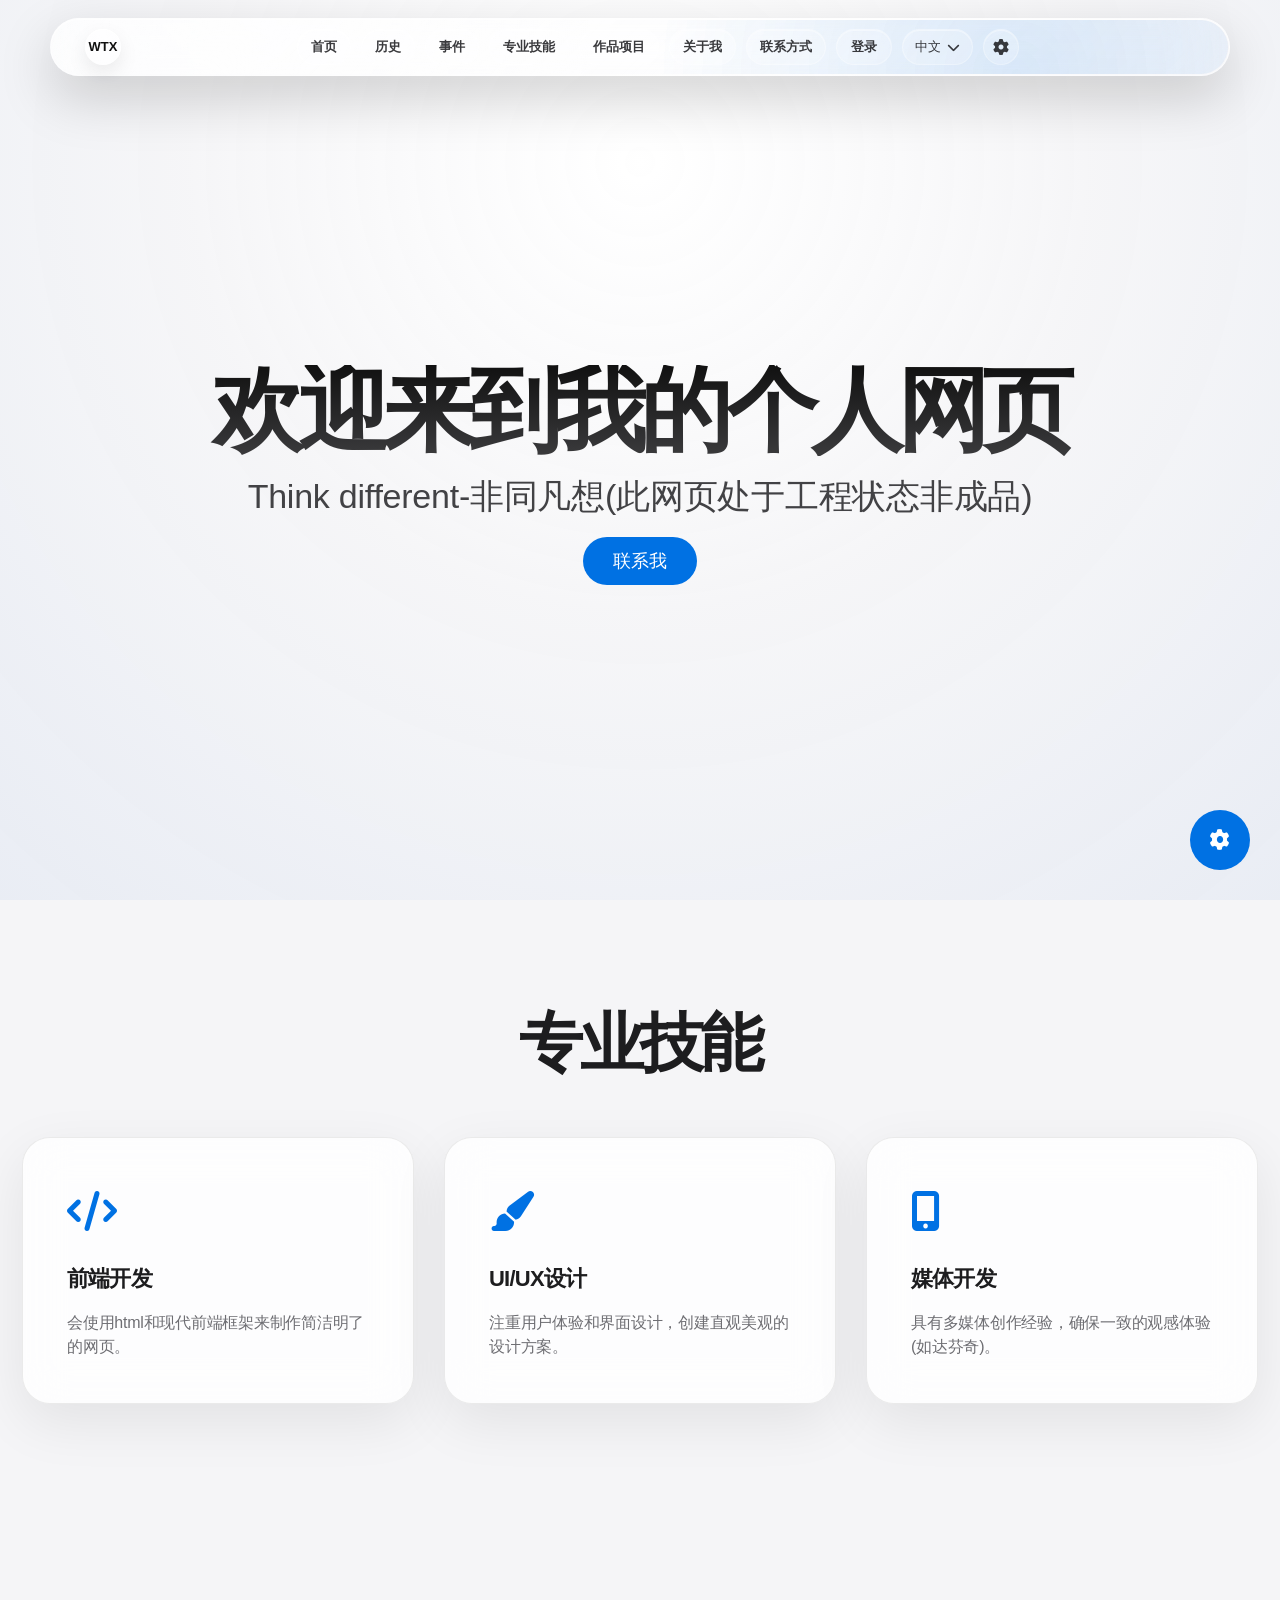
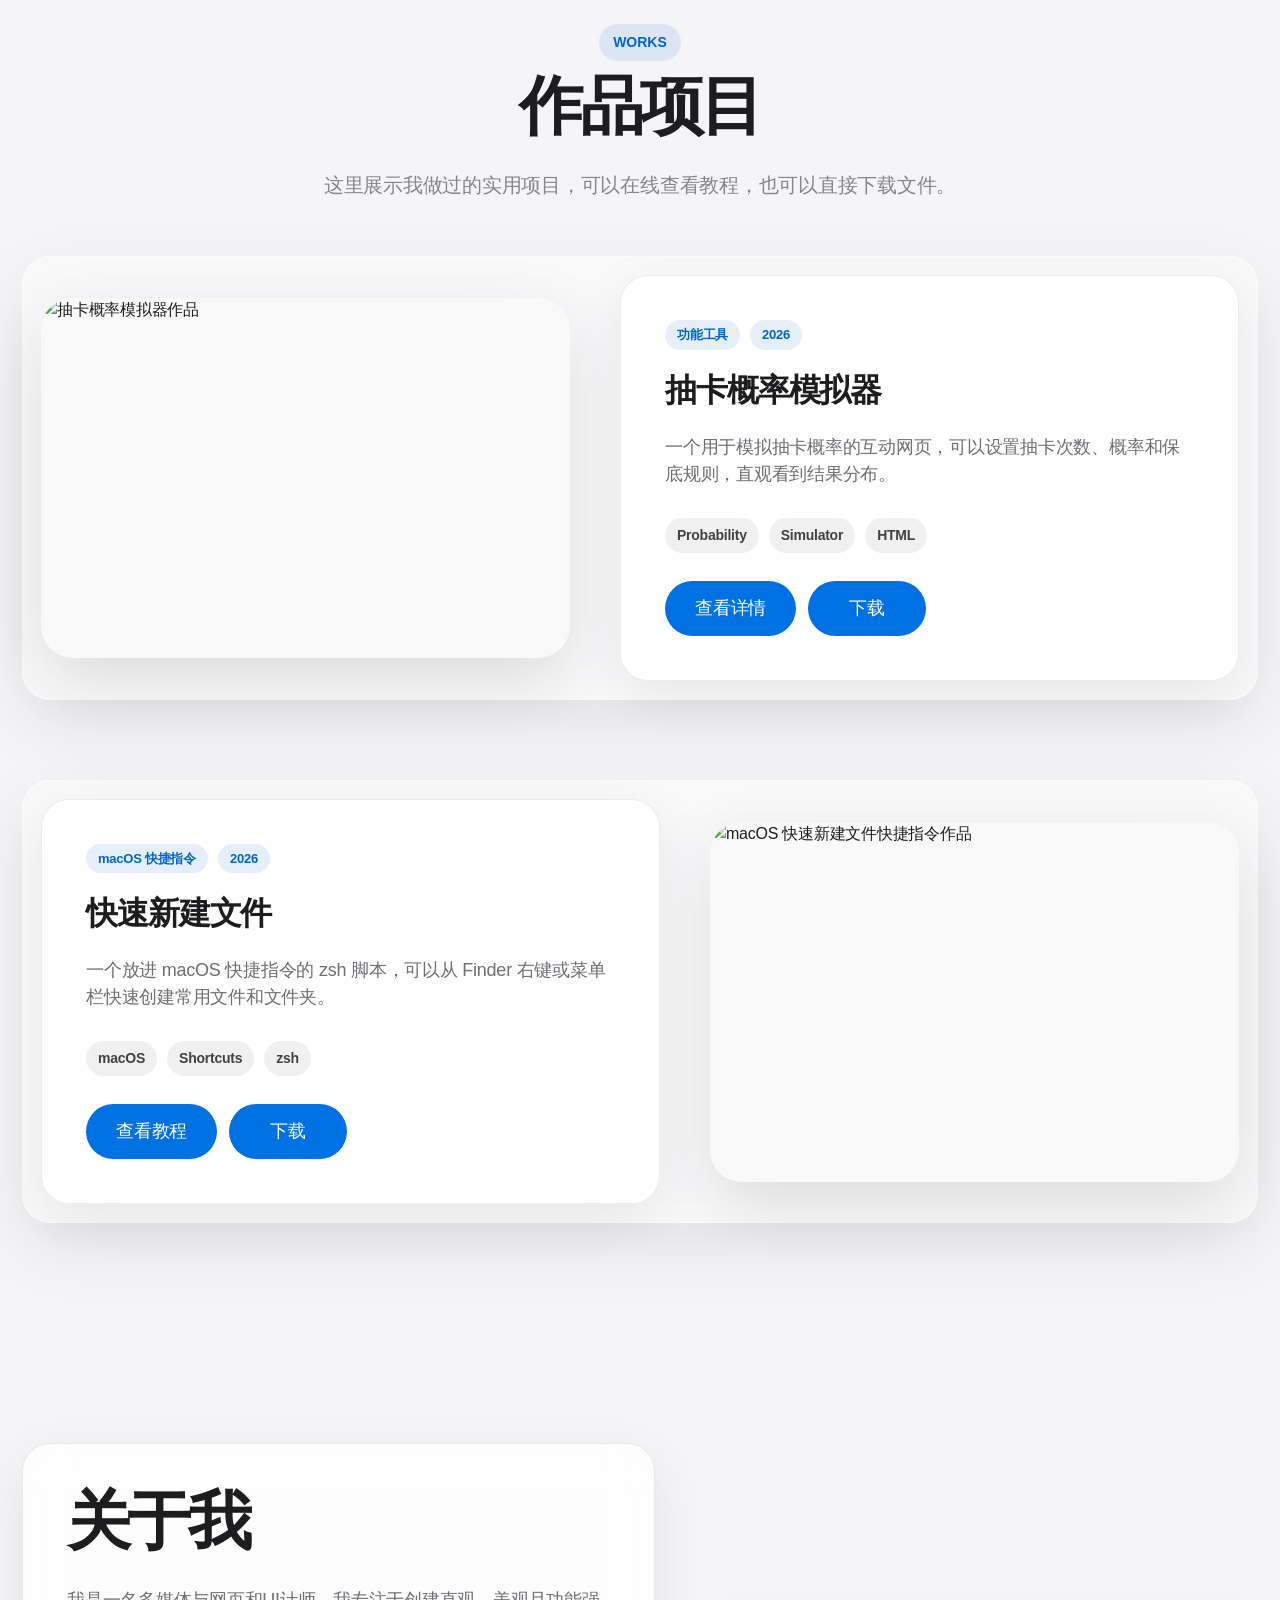
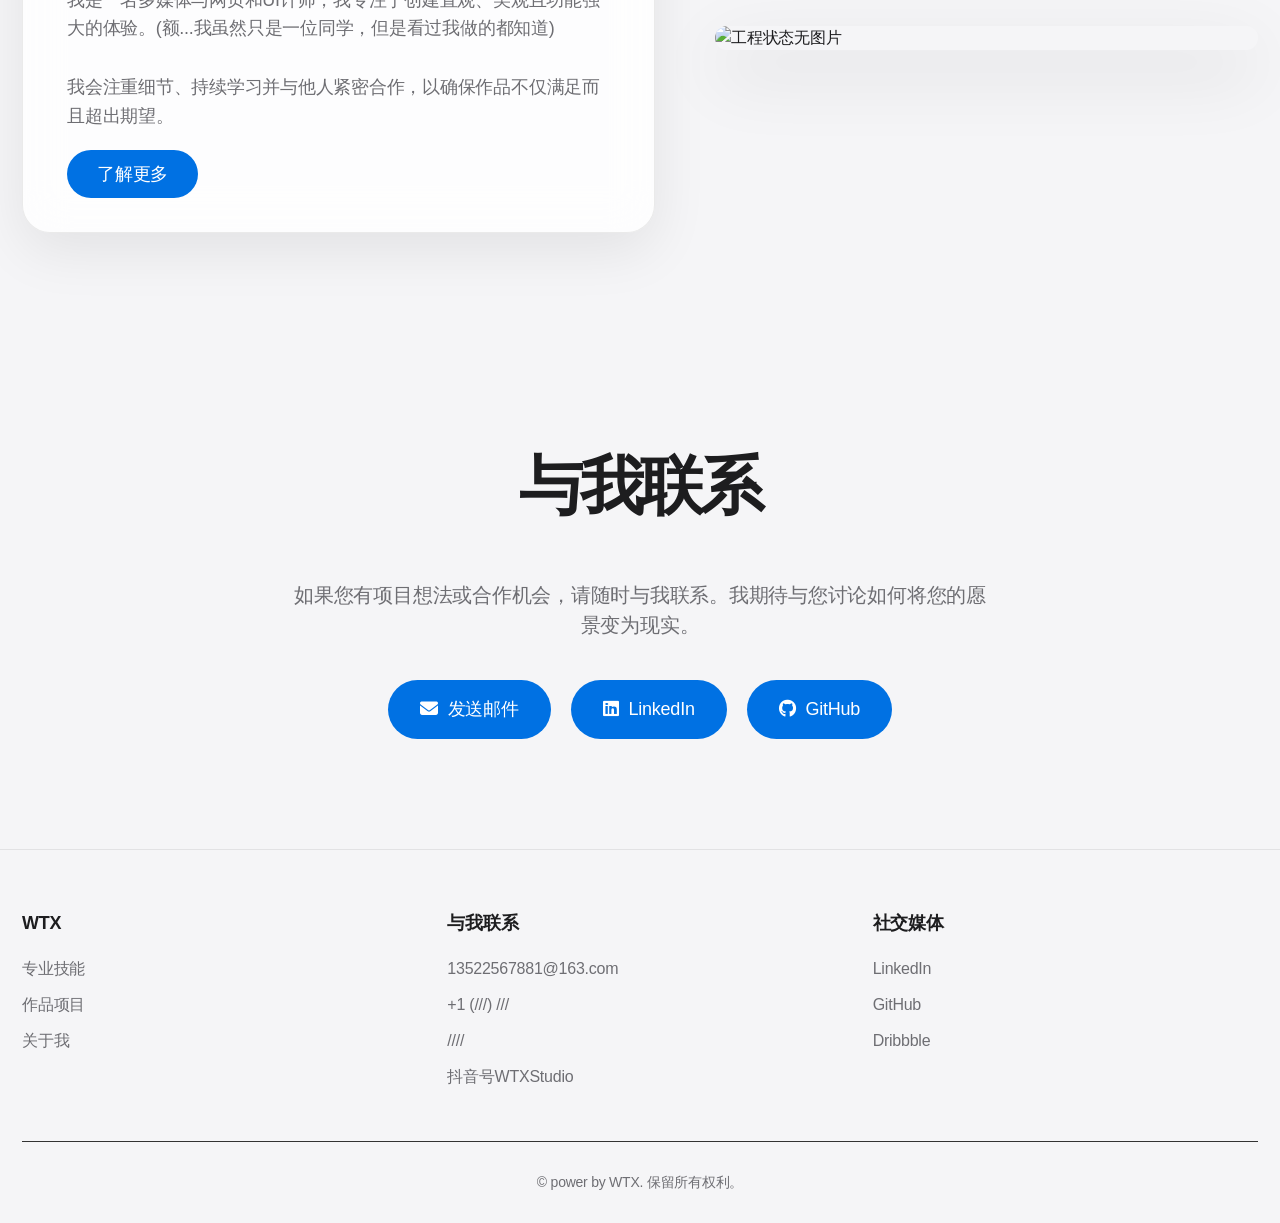
==== commit a08aa057: "Add files via upload" ====
--- a/index.html
+++ b/index.html
@@ -25,7 +25,7 @@
                 <a href="history.html" class="nav-link">历史</a>
                 <a href="events.html" class="nav-link">事件</a>
                 <a href="#skills" class="nav-link">专业技能</a>
-                <a href="#projects" class="nav-link">项目经验</a>
+                <a href="#projects" class="nav-link">作品项目</a>
                 <a href="#about" class="nav-link">关于我</a>
                 <a href="#contact" class="nav-link">联系方式</a>
                 
@@ -71,7 +71,7 @@
             <a href="history.html" class="nav-link">历史</a>
             <a href="events.html" class="nav-link">事件</a>
             <a href="#skills" class="nav-link">专业技能</a>
-            <a href="#projects" class="nav-link">项目经验</a>
+            <a href="#projects" class="nav-link">作品项目</a>
             <a href="#about" class="nav-link">关于我</a>
             <a href="#contact" class="nav-link">联系方式</a>
             
@@ -346,35 +346,61 @@
             </div>
         </section>
 
-        <!-- 项目部分 -->
-        <section class="projects" id="projects">
-            <div class="container">
-                <h2 class="section-title" data-i18n="projects">项目经验</h2>
-                <div class="project-showcase">
-                    <div class="project">
-                        <div class="project-image">
-                            <img src="https://via.placeholder.com/600x400" alt="多媒体项目">
-                        </div>
-                        <div class="project-content">
-                            <h3 class="project-title" data-i18n="collaboration">关于合作</h3>
-                            <p class="project-desc" data-i18n="collaborationDesc">擅长模块化合作将时间减少了40%，并提高了用户参与度。</p>
-                            <a href="#" class="cta-button" data-i18n="viewDetails">查看详情</a>
-                        </div>
-                    </div>
-                    
-                    <div class="project">
-                        <div class="project-image">
-                            <img src="https://via.placeholder.com/600x400" alt="项目">
-                        </div>
-                        <div class="project-content">
-                            <h3 class="project-title" data-i18n="uiDesign">UI设计</h3>
-                            <p class="project-desc" data-i18n="uiDesignDesc">具有直观的用户界面和个性化推荐功能。</p>
-                            <a href="#" class="cta-button" data-i18n="viewDetails">查看详情</a>
-                        </div>
-                    </div>
-                </div>
-            </div>
-        </section>
+        <!-- 作品部分 -->
+        <section class="projects" id="projects">
+            <div class="container">
+                <p class="section-kicker" data-i18n="worksKicker">Works</p>
+                <h2 class="section-title" data-i18n="projects">作品项目</h2>
+                <p class="works-intro" data-i18n="worksIntro">这里展示我做过的实用项目，可以在线查看教程，也可以直接下载文件。</p>
+                <div class="project-showcase">
+                    <article class="project work-card">
+                        <div class="project-image">
+                            <img src="https://images.unsplash.com/photo-1606167668584-78701c57f13d?auto=format&fit=crop&w=1200&q=80" alt="抽卡概率模拟器作品">
+                        </div>
+                        <div class="project-content">
+                            <div class="project-meta">
+                                <span data-i18n="workTypeTool">功能工具</span>
+                                <span>2026</span>
+                            </div>
+                            <h3 class="project-title" data-i18n="cardSimulatorProject">抽卡概率模拟器</h3>
+                            <p class="project-desc" data-i18n="cardSimulatorProjectDesc">一个用于模拟抽卡概率的互动网页，可以设置抽卡次数、概率和保底规则，直观看到结果分布。</p>
+                            <div class="project-tags">
+                                <span>Probability</span>
+                                <span>Simulator</span>
+                                <span>HTML</span>
+                            </div>
+                            <div class="project-actions">
+                                <a href="downloads/card_probability_simulator_v2.html" class="cta-button" data-i18n="viewDetails">查看详情</a>
+                                <a href="downloads/card_probability_simulator_v2.html" class="cta-button secondary" download data-i18n="downloadProject">下载</a>
+                            </div>
+                        </div>
+                    </article>
+
+                    <article class="project work-card">
+                        <div class="project-image">
+                            <img src="https://images.unsplash.com/photo-1515879218367-8466d910aaa4?auto=format&fit=crop&w=1200&q=80" alt="macOS 快速新建文件快捷指令作品">
+                        </div>
+                        <div class="project-content">
+                            <div class="project-meta">
+                                <span data-i18n="workTypeShortcut">macOS 快捷指令</span>
+                                <span>2026</span>
+                            </div>
+                            <h3 class="project-title" data-i18n="quickNewFileProject">快速新建文件</h3>
+                            <p class="project-desc" data-i18n="quickNewFileProjectDesc">一个放进 macOS 快捷指令的 zsh 脚本，可以从 Finder 右键或菜单栏快速创建常用文件和文件夹。</p>
+                            <div class="project-tags">
+                                <span>macOS</span>
+                                <span>Shortcuts</span>
+                                <span>zsh</span>
+                            </div>
+                            <div class="project-actions">
+                                <a href="quick-new-file.html" class="cta-button" data-i18n="viewTutorial">查看教程</a>
+                                <a href="downloads/quick-new-file-pro-3.1.zsh" class="cta-button secondary" download data-i18n="downloadProject">下载</a>
+                            </div>
+                        </div>
+                    </article>
+                </div>
+            </div>
+        </section>
 
         <!-- 关于我部分 -->
         <section class="about" id="about">
@@ -548,7 +574,7 @@
                     <h3>WTX</h3>
                     <ul>
                         <li><a href="#skills" data-i18n="skills">专业技能</a></li>
-                        <li><a href="#projects" data-i18n="projects">项目经验</a></li>
+                        <li><a href="#projects" data-i18n="projects">作品项目</a></li>
                         <li><a href="#about" data-i18n="about">关于我</a></li>
                     </ul>
                 </div>
--- a/css/style.css
+++ b/css/style.css
@@ -0,0 +1,3388 @@
+﻿* {
+            margin: 0;
+            padding: 0;
+            box-sizing: border-box;
+            font-family: 'SF Pro Display', -apple-system, BlinkMacSystemFont, 'Segoe UI', Roboto, Oxygen, Ubuntu, sans-serif;
+        }
+        
+        html {
+            scroll-behavior: smooth;
+        }
+        
+        body {
+            color: #1d1d1f;
+            line-height: 1.5;
+            overflow-x: hidden;
+            transition: background-color 0.4s, color 0.4s;
+            background: transparent;
+        }
+        
+        /* GradientBlinds背景容器 */
+        .gradient-blinds-container {
+            position: fixed;
+            top: 0;
+            left: 0;
+            width: 100%;
+            height: 100%;
+            z-index: -1;
+            background: #000;
+        }
+        
+        /* GradientBlinds效果样式 */
+        .gradient-blinds {
+            position: absolute;
+            top: 0;
+            left: 0;
+            width: 100%;
+            height: 100%;
+            overflow: hidden;
+            display: flex;
+        }
+        
+        .blind {
+            flex: 1;
+            height: 100%;
+            position: relative;
+            transition: transform 0.3s ease, filter 0.3s ease;
+        }
+        
+        .blind::before {
+            content: '';
+            position: absolute;
+            top: 0;
+            left: 0;
+            width: 100%;
+            height: 100%;
+            background: linear-gradient(0deg, #FF9FFC, #5227FF);
+            opacity: 0.8;
+            transition: all 0.3s ease;
+        }
+        
+        .blind:hover::before {
+            opacity: 1;
+            filter: brightness(1.2);
+        }
+        
+        /* 确保内容在背景之上 */
+        .page, nav, footer {
+            position: relative;
+            z-index: 1;
+        }
+        
+        /* 确保英雄区域内容可见 */
+        .hero-content {
+            position: relative;
+            z-index: 3;
+            background: rgba(0, 0, 0, 0.5);
+            backdrop-filter: blur(5px);
+            padding: 30px;
+            border-radius: 20px;
+            display: inline-block;
+        }
+        
+        /* 页面切换动画 */
+        .page {
+            display: none;
+            opacity: 0;
+            transform: translateY(20px);
+            transition: opacity 0.6s cubic-bezier(0.25, 0.46, 0.45, 0.94), transform 0.6s cubic-bezier(0.25, 0.46, 0.45, 0.94);
+        }
+        
+        .page.active {
+            display: block;
+            opacity: 1;
+            transform: translateY(0);
+        }
+        
+        /* 深色主题样式 */
+        body.dark-theme {
+            color: #e0e0e0;
+        }
+        
+        body.dark-theme .skill-card,
+        body.dark-theme .project-content,
+        body.dark-theme .about-text,
+        body.dark-theme .event-card,
+        body.dark-theme .login-form,
+        body.dark-theme .profile-card,
+        body.dark-theme .admin-panel {
+            background-color: rgba(30, 30, 30, 0.85);
+            color: #e0e0e0;
+        }
+        
+        body.dark-theme .projects,
+        body.dark-theme .contact,
+        body.dark-theme .events,
+        body.dark-theme .login-section {
+            background-color: rgba(26, 26, 26, 0.85);
+        }
+        
+        body.dark-theme nav {
+            background-color: rgba(30, 30, 30, 0.8);
+            border-bottom: 1px solid rgba(255, 255, 255, 0.1);
+        }
+        
+        body.dark-theme .nav-links a,
+        body.dark-theme .logo {
+            color: #e0e0e0;
+        }
+        
+        body.dark-theme .hero {
+            background: transparent;
+        }
+        
+        body.dark-theme footer {
+            background-color: rgba(13, 13, 13, 0.9);
+        }
+        
+        /* 青色主题样式 */
+        body.cyan-theme {
+            color: #e0e0e0;
+            background: linear-gradient(135deg, #001a1a, #003333);
+        }
+        
+        body.cyan-theme .skill-card,
+        body.cyan-theme .work-card,
+        body.cyan-theme .project-content,
+        body.cyan-theme .about-text,
+        body.cyan-theme .event-card,
+        body.cyan-theme .login-form,
+        body.cyan-theme .profile-card,
+        body.cyan-theme .admin-panel {
+            background-color: rgba(0, 51, 51, 0.9);
+            color: #e0e0e0;
+            border: 1px solid #00FFFF;
+        }
+        
+        body.cyan-theme .projects,
+        body.cyan-theme .contact,
+        body.cyan-theme .events,
+        body.cyan-theme .login-section {
+            background-color: rgba(0, 34, 34, 0.9);
+        }
+        
+        body.cyan-theme nav {
+            background-color: rgba(0, 51, 51, 0.9);
+            border-bottom: 1px solid #00FFFF;
+        }
+        
+        body.cyan-theme .nav-links a,
+        body.cyan-theme .logo {
+            color: #00FFFF;
+        }
+        
+        body.cyan-theme .nav-links a:hover {
+            color: #E0FFFF;
+        }
+        
+        body.cyan-theme .hero h1 {
+            background: linear-gradient(45deg, #00FFFF, #00CED1);
+            -webkit-background-clip: text;
+            -webkit-text-fill-color: transparent;
+        }
+        
+        body.cyan-theme .cta-button,
+        body.cyan-theme .contact-button {
+            background: #00FFFF;
+            color: #003333;
+        }
+        
+        body.cyan-theme .cta-button:hover,
+        body.cyan-theme .contact-button:hover {
+            background: #00CED1;
+            box-shadow: 0 10px 20px rgba(0, 255, 255, 0.3);
+        }
+        
+        body.cyan-theme .skill-icon {
+            color: #00FFFF;
+        }
+        
+        body.cyan-theme .event-date {
+            background: #00FFFF;
+            color: #003333;
+        }
+        
+        /* 3D方块样式 */
+        .cubes-container {
+            position: absolute;
+            top: 0;
+            left: 0;
+            width: 100%;
+            height: 100%;
+            z-index: 1;
+            pointer-events: none;
+            overflow: hidden;
+            perspective: 1000px;
+        }
+        
+        .cube-3d {
+            position: absolute;
+            width: 60px;
+            height: 60px;
+            transform-style: preserve-3d;
+            transition: transform 0.5s ease;
+        }
+        
+        .cube-face {
+            position: absolute;
+            width: 100%;
+            height: 100%;
+            background: rgba(0, 255, 255, 0.1);
+            border: 2px dashed rgba(0, 255, 255, 0.5);
+            display: flex;
+            align-items: center;
+            justify-content: center;
+            font-size: 20px;
+            color: rgba(0, 255, 255, 0.7);
+            backface-visibility: visible;
+        }
+        
+        .cube-face:nth-child(1) { transform: translateZ(30px); }
+        .cube-face:nth-child(2) { transform: rotateY(180deg) translateZ(30px); }
+        .cube-face:nth-child(3) { transform: rotateY(90deg) translateZ(30px); }
+        .cube-face:nth-child(4) { transform: rotateY(-90deg) translateZ(30px); }
+        .cube-face:nth-child(5) { transform: rotateX(90deg) translateZ(30px); }
+        .cube-face:nth-child(6) { transform: rotateX(-90deg) translateZ(30px); }
+        
+        /* 青色主题下的方块 */
+        body.cyan-theme .cube-face {
+            background: rgba(0, 255, 255, 0.15);
+            border: 2px dashed rgba(0, 255, 255, 0.7);
+        }
+        
+        /* 字体大小调整 */
+        body.small-font {
+            font-size: 14px;
+        }
+        
+        body.large-font {
+            font-size: 18px;
+        }
+        
+        /* 动画开关 */
+        body.no-animation * {
+            transition: none !important;
+            animation: none !important;
+        }
+        
+        /* 悬停效果开关 */
+        body.no-hover .skill-card:hover,
+        body.no-hover .work-card:hover,
+        body.no-hover .project-image:hover,
+        body.no-hover .about-image:hover,
+        body.no-hover .event-card:hover,
+        body.no-hover .cta-button:hover,
+        body.no-hover .contact-button:hover {
+            transform: none !important;
+            box-shadow: none !important;
+        }
+        
+        body.no-hover .skill-card:hover .skill-icon,
+        body.no-hover .project-image:hover img,
+        body.no-hover .event-card:hover .event-image {
+            transform: none !important;
+        }
+        
+        /* 设置按钮不受悬停效果影响，确保始终可点击 */
+        .bubble-menu-toggle,
+        .mobile-menu-btn,
+        .close-settings,
+        .mobile-menu-close,
+        .language-switcher,
+        .reset-btn,
+        .theme-option,
+        .font-option,
+        .login-btn,
+        .user-avatar,
+        .settings-btn {
+            transition: all 0.3s ease !important;
+        }
+        
+        body.no-hover .bubble-menu-toggle:hover,
+        body.no-hover .mobile-menu-btn:hover,
+        body.no-hover .mobile-menu-close:hover,
+        body.no-hover .language-switcher:hover,
+        body.no-hover .reset-btn:hover,
+        body.no-hover .theme-option:hover,
+        body.no-hover .font-option:hover,
+        body.no-hover .login-btn:hover,
+        body.no-hover .user-avatar:hover,
+        body.no-hover .settings-btn:hover {
+            transform: none !important;
+            background-color: initial !important;
+        }
+        
+        a {
+            text-decoration: none;
+            color: #0066cc;
+            transition: color 0.3s ease;
+        }
+        
+        a:hover {
+            color: #0077dd;
+        }
+        
+        .container {
+            max-width: 1280px;
+            margin: 0 auto;
+            padding: 0 22px;
+        }
+        
+        /* 导航栏样式 */
+        nav {
+            position: fixed;
+            top: 0;
+            width: 100%;
+            background-color: rgba(255, 255, 255, 0.8);
+            backdrop-filter: blur(20px);
+            -webkit-backdrop-filter: blur(20px);
+            z-index: 1000;
+            padding: 16px 0;
+            border-bottom: 1px solid rgba(0, 0, 0, 0.1);
+            transition: background-color 0.4s, border-bottom 0.4s;
+        }
+        
+        .nav-container {
+            display: flex;
+            justify-content: space-between;
+            align-items: center;
+        }
+        
+        .logo {
+            font-size: 24px;
+            font-weight: 700;
+            color: #000;
+            transition: color 0.3s ease, transform 0.3s ease;
+        }
+        
+        .logo:hover {
+            transform: scale(1.05);
+        }
+        
+        .nav-links {
+            display: flex;
+            gap: 32px;
+            align-items: center;
+        }
+        
+        .nav-links a {
+            color: #1d1d1f;
+            font-size: 16px;
+            font-weight: 400;
+            transition: color 0.3s ease, transform 0.2s ease;
+        }
+        
+        .nav-links a:hover {
+            color: #0066cc;
+            transform: translateY(-2px);
+        }
+        
+        /* 用户状态样式 */
+        .user-status {
+            display: flex;
+            align-items: center;
+            gap: 10px;
+        }
+        
+        .user-avatar {
+            width: 36px;
+            height: 36px;
+            border-radius: 50%;
+            background-color: #0066cc;
+            color: white;
+            display: flex;
+            align-items: center;
+            justify-content: center;
+            font-weight: bold;
+            cursor: pointer;
+            transition: transform 0.3s ease;
+        }
+        
+        .user-avatar:hover {
+            transform: scale(1.1);
+        }
+        
+        .user-name {
+            font-size: 14px;
+            font-weight: 500;
+            cursor: pointer;
+            transition: color 0.3s ease;
+        }
+        
+        .user-name:hover {
+            color: #0066cc;
+        }
+        
+        .login-btn {
+            background: #0066cc;
+            color: white;
+            padding: 8px 16px;
+            border-radius: 20px;
+            font-size: 14px;
+            font-weight: 500;
+            transition: all 0.3s ease;
+            border: none;
+            cursor: pointer;
+        }
+        
+        .login-btn:hover {
+            background: #0077dd;
+            transform: translateY(-2px);
+        }
+        
+        /* 移动端菜单按钮 */
+        .mobile-menu-btn {
+            display: none;
+            background: none;
+            border: none;
+            font-size: 24px;
+            cursor: pointer;
+            color: #1d1d1f;
+            transition: transform 0.3s ease;
+        }
+        
+        body.dark-theme .mobile-menu-btn {
+            color: #e0e0e0;
+        }
+        
+        .mobile-menu-btn:hover {
+            transform: rotate(90deg);
+        }
+        
+        /* 移动端菜单 */
+        .mobile-menu {
+            position: fixed;
+            top: 0;
+            left: -100%;
+            width: 80%;
+            max-width: 300px;
+            height: 100vh;
+            background-color: #ffffff;
+            z-index: 2001;
+            padding: 80px 30px 30px;
+            transition: left 0.4s cubic-bezier(0.25, 0.46, 0.45, 0.94);
+            overflow-y: auto;
+            box-shadow: 5px 0 15px rgba(0, 0, 0, 0.1);
+        }
+        
+        body.dark-theme .mobile-menu {
+            background-color: #1e1e1e;
+        }
+        
+        .mobile-menu.active {
+            left: 0;
+        }
+        
+        .mobile-menu-links {
+            display: flex;
+            flex-direction: column;
+            gap: 20px;
+        }
+        
+        .mobile-menu-links a {
+            color: #1d1d1f;
+            font-size: 18px;
+            padding: 12px 0;
+            border-bottom: 1px solid rgba(0, 0, 0, 0.1);
+            transition: color 0.3s ease;
+        }
+        
+        body.dark-theme .mobile-menu-links a {
+            color: #e0e0e0;
+            border-bottom: 1px solid rgba(255, 255, 255, 0.1);
+        }
+        
+        .mobile-menu-links a:hover {
+            color: #0066cc;
+        }
+        
+        .mobile-menu-close {
+            position: absolute;
+            top: 20px;
+            right: 20px;
+            background: none;
+            border: none;
+            font-size: 24px;
+            cursor: pointer;
+            color: #1d1d1f;
+            transition: transform 0.3s ease;
+        }
+        
+        body.dark-theme .mobile-menu-close {
+            color: #e0e0e0;
+        }
+        
+        .mobile-menu-close:hover {
+            transform: rotate(90deg);
+        }
+        
+        /* 移动端菜单遮罩 */
+        .mobile-menu-overlay {
+            position: fixed;
+            top: 0;
+            left: 0;
+            width: 100%;
+            height: 100%;
+            background-color: rgba(0, 0, 0, 0.5);
+            z-index: 2000;
+            opacity: 0;
+            visibility: hidden;
+            transition: opacity 0.4s ease, visibility 0.4s;
+        }
+        
+        .mobile-menu-overlay.active {
+            opacity: 1;
+            visibility: visible;
+        }
+        
+        /* 语言切换器样式 */
+        .language-switcher {
+            position: relative;
+            display: flex;
+            align-items: center;
+            cursor: pointer;
+            padding: 8px 12px;
+            border-radius: 8px;
+            transition: background-color 0.3s ease;
+        }
+        
+        .language-switcher:hover {
+            background-color: rgba(0, 0, 0, 0.05);
+        }
+        
+        body.dark-theme .language-switcher:hover {
+            background-color: rgba(255, 255, 255, 0.1);
+        }
+        
+        .language-options {
+            position: absolute;
+            top: 100%;
+            right: 0;
+            background-color: white;
+            border-radius: 8px;
+            box-shadow: 0 5px 15px rgba(0, 0, 0, 0.1);
+            overflow: hidden;
+            display: none;
+            z-index: 1001;
+            min-width: 120px;
+            transition: transform 0.3s ease, opacity 0.3s ease;
+            transform: translateY(-10px);
+            opacity: 0;
+        }
+        
+        body.dark-theme .language-options {
+            background-color: #1e1e1e;
+        }
+        
+        .language-options.active {
+            display: block;
+            transform: translateY(0);
+            opacity: 1;
+        }
+        
+        .language-option {
+            padding: 10px 15px;
+            display: flex;
+            align-items: center;
+            gap: 8px;
+            transition: background-color 0.2s ease;
+        }
+        
+        .language-option:hover {
+            background-color: rgba(0, 0, 0, 0.05);
+        }
+        
+        body.dark-theme .language-option:hover {
+            background-color: rgba(255, 255, 255, 0.1);
+        }
+        
+        /* 设置按钮样式 */
+        .settings-btn {
+            background: none;
+            border: none;
+            font-size: 20px;
+            color: #1d1d1f;
+            cursor: pointer;
+            padding: 8px;
+            border-radius: 50%;
+            transition: all 0.3s ease;
+        }
+        
+        body.dark-theme .settings-btn {
+            color: #e0e0e0;
+        }
+        
+        .settings-btn:hover {
+            background-color: rgba(0, 0, 0, 0.05);
+            transform: rotate(30deg);
+        }
+        
+        body.dark-theme .settings-btn:hover {
+            background-color: rgba(255, 255, 255, 0.1);
+        }
+        
+        /* 气泡菜单样式 */
+        .bubble-menu {
+            position: fixed;
+            bottom: 30px;
+            right: 30px;
+            z-index: 2000;
+        }
+        
+        .bubble-menu-toggle {
+            width: 60px;
+            height: 60px;
+            border-radius: 50%;
+            background-color: #0066cc;
+            color: white;
+            border: none;
+            display: flex;
+            align-items: center;
+            justify-content: center;
+            font-size: 20px;
+            cursor: pointer;
+            box-shadow: 0 4px 12px rgba(0, 0, 0, 0.15);
+            transition: all 0.3s ease;
+            z-index: 10;
+        }
+        
+        .bubble-menu-toggle:hover {
+            background-color: #0077dd;
+            transform: scale(1.1);
+        }
+        
+        .bubble-menu-items {
+            position: absolute;
+            bottom: 70px;
+            right: 0;
+            display: flex;
+            flex-direction: column;
+            align-items: flex-end;
+            gap: 15px;
+            pointer-events: none;
+            opacity: 0;
+            transition: opacity 0.3s ease;
+        }
+        
+        .bubble-menu.active .bubble-menu-items {
+            pointer-events: auto;
+            opacity: 1;
+        }
+        
+        .bubble-menu-item {
+            width: 50px;
+            height: 50px;
+            border-radius: 50%;
+            background-color: white;
+            color: #1d1d1f;
+            border: none;
+            display: flex;
+            align-items: center;
+            justify-content: center;
+            font-size: 18px;
+            cursor: pointer;
+            box-shadow: 0 4px 12px rgba(0, 0, 0, 0.1);
+            transition: all 0.3s ease;
+            transform: translateY(20px) scale(0.8);
+            opacity: 0;
+            position: relative;
+        }
+        
+        .bubble-menu.active .bubble-menu-item {
+            transform: translateY(0) scale(1);
+            opacity: 1;
+        }
+        
+        /* 为每个气泡设置不同的旋转角度 */
+        .bubble-menu-item:nth-child(1) { transform: translateY(20px) rotate(-8deg) scale(0.8); }
+        .bubble-menu-item:nth-child(2) { transform: translateY(20px) rotate(8deg) scale(0.8); }
+        .bubble-menu-item:nth-child(3) { transform: translateY(20px) rotate(8deg) scale(0.8); }
+        .bubble-menu-item:nth-child(4) { transform: translateY(20px) rotate(8deg) scale(0.8); }
+        .bubble-menu-item:nth-child(5) { transform: translateY(20px) rotate(-8deg) scale(0.8); }
+        .bubble-menu-item:nth-child(6) { transform: translateY(20px) rotate(8deg) scale(0.8); }
+        .bubble-menu-item:nth-child(7) { transform: translateY(20px) rotate(-8deg) scale(0.8); }
+        
+        .bubble-menu.active .bubble-menu-item:nth-child(1) { 
+            transform: translateY(0) rotate(-8deg) scale(1); 
+            transition-delay: 0.1s;
+        }
+        .bubble-menu.active .bubble-menu-item:nth-child(2) { 
+            transform: translateY(0) rotate(8deg) scale(1); 
+            transition-delay: 0.2s;
+        }
+        .bubble-menu.active .bubble-menu-item:nth-child(3) { 
+            transform: translateY(0) rotate(8deg) scale(1); 
+            transition-delay: 0.3s;
+        }
+        .bubble-menu.active .bubble-menu-item:nth-child(4) { 
+            transform: translateY(0) rotate(8deg) scale(1); 
+            transition-delay: 0.4s;
+        }
+        .bubble-menu.active .bubble-menu-item:nth-child(5) { 
+            transform: translateY(0) rotate(-8deg) scale(1); 
+            transition-delay: 0.5s;
+        }
+        .bubble-menu.active .bubble-menu-item:nth-child(6) { 
+            transform: translateY(0) rotate(8deg) scale(1); 
+            transition-delay: 0.6s;
+        }
+        .bubble-menu.active .bubble-menu-item:nth-child(7) { 
+            transform: translateY(0) rotate(-8deg) scale(1); 
+            transition-delay: 0.7s;
+        }
+        
+        .bubble-menu-item:hover {
+            transform: scale(1.1) !important;
+            box-shadow: 0 6px 16px rgba(0, 0, 0, 0.15);
+        }
+        
+        /* 为每个气泡设置不同的悬停颜色 */
+        .bubble-menu-item[data-action="theme"]:hover { background-color: #3b82f6; color: white; }
+        .bubble-menu-item[data-action="font-size"]:hover { background-color: #10b981; color: white; }
+        .bubble-menu-item[data-action="animations"]:hover { background-color: #f59e0b; color: white; }
+        .bubble-menu-item[data-action="smooth-scroll"]:hover { background-color: #ef4444; color: white; }
+        .bubble-menu-item[data-action="hover-effects"]:hover { background-color: #8b5cf6; color: white; }
+        .bubble-menu-item[data-action="click-spark"]:hover { background-color: #ec4899; color: white; }
+        .bubble-menu-item[data-action="reset"]:hover { background-color: #6b7280; color: white; }
+        
+        /* 气泡提示文字 */
+        .bubble-tooltip {
+            position: absolute;
+            right: 60px;
+            background-color: rgba(0, 0, 0, 0.8);
+            color: white;
+            padding: 6px 12px;
+            border-radius: 6px;
+            font-size: 12px;
+            white-space: nowrap;
+            opacity: 0;
+            pointer-events: none;
+            transition: opacity 0.3s ease;
+        }
+        
+        .bubble-menu-item:hover .bubble-tooltip {
+            opacity: 1;
+        }
+        
+        body.dark-theme .bubble-menu-item {
+            background-color: #2d2d2d;
+            color: #e0e0e0;
+        }
+        
+        body.dark-theme .bubble-menu-toggle {
+            background-color: #0066cc;
+        }
+        
+        body.dark-theme .bubble-menu-toggle:hover {
+            background-color: #0077dd;
+        }
+        
+        /* 设置面板样式 */
+        .settings-panel {
+            position: fixed;
+            top: 0;
+            right: -400px;
+            width: 350px;
+            height: 100vh;
+            background-color: #ffffff;
+            box-shadow: -5px 0 15px rgba(0, 0, 0, 0.1);
+            z-index: 2000;
+            padding: 30px;
+            overflow-y: auto;
+            transition: right 0.4s cubic-bezier(0.25, 0.46, 0.45, 0.94);
+        }
+        
+        body.dark-theme .settings-panel {
+            background-color: #1e1e1e;
+            color: #e0e0e0;
+        }
+        
+        .settings-panel.active {
+            right: 0;
+        }
+        
+        .settings-header {
+            display: flex;
+            justify-content: space-between;
+            align-items: center;
+            margin-bottom: 30px;
+            padding-bottom: 15px;
+            border-bottom: 1px solid rgba(0, 0, 0, 0.1);
+        }
+        
+        body.dark-theme .settings-header {
+            border-bottom: 1px solid rgba(255, 255, 255, 0.1);
+        }
+        
+        .settings-title {
+            font-size: 24px;
+            font-weight: 600;
+        }
+        
+        .close-settings {
+            background: none;
+            border: none;
+            font-size: 20px;
+            cursor: pointer;
+            color: #1d1d1f;
+            transition: transform 0.3s ease;
+        }
+        
+        body.dark-theme .close-settings {
+            color: #e0e0e0;
+        }
+        
+        .close-settings:hover {
+            transform: scale(1.1);
+        }
+        
+        .setting-group {
+            margin-bottom: 25px;
+        }
+        
+        .setting-label {
+            display: block;
+            margin-bottom: 10px;
+            font-weight: 500;
+        }
+        
+        .theme-options {
+            display: flex;
+            gap: 10px;
+        }
+        
+        .theme-option {
+            flex: 1;
+            padding: 10px;
+            text-align: center;
+            border: 2px solid #e0e0e0;
+            border-radius: 8px;
+            cursor: pointer;
+            transition: all 0.3s ease;
+        }
+        
+        body.dark-theme .theme-option {
+            border-color: #444;
+        }
+        
+        .theme-option.active {
+            border-color: #0066cc;
+            background-color: rgba(0, 102, 204, 0.1);
+        }
+        
+        .font-options {
+            display: flex;
+            gap: 10px;
+        }
+        
+        .font-option {
+            flex: 1;
+            padding: 10px;
+            text-align: center;
+            border: 2px solid #e0e0e0;
+            border-radius: 8px;
+            cursor: pointer;
+            transition: all 0.3s ease;
+        }
+        
+        body.dark-theme .font-option {
+            border-color: #444;
+        }
+        
+        .font-option.active {
+            border-color: #0066cc;
+            background-color: rgba(0, 102, 204, 0.1);
+        }
+        
+        /* 新设置选项样式 */
+        .setting-option {
+            display: flex;
+            justify-content: space-between;
+            align-items: center;
+            margin-bottom: 15px;
+            padding: 10px 0;
+            border-bottom: 1px solid rgba(0, 0, 0, 0.1);
+        }
+        
+        body.dark-theme .setting-option {
+            border-bottom: 1px solid rgba(255, 255, 255, 0.1);
+        }
+        
+        .setting-option:last-child {
+            border-bottom: none;
+        }
+        
+        .setting-option-label {
+            font-weight: 500;
+        }
+        
+        .toggle-switch {
+            position: relative;
+            display: inline-block;
+            width: 50px;
+            height: 24px;
+        }
+        
+        .toggle-switch input {
+            opacity: 0;
+            width: 0;
+            height: 0;
+        }
+        
+        .toggle-slider {
+            position: absolute;
+            cursor: pointer;
+            top: 0;
+            left: 0;
+            right: 0;
+            bottom: 0;
+            background-color: #ccc;
+            transition: .4s;
+            border-radius: 24px;
+        }
+        
+        .toggle-slider:before {
+            position: absolute;
+            content: "";
+            height: 16px;
+            width: 16px;
+            left: 4px;
+            bottom: 4px;
+            background-color: white;
+            transition: .4s;
+            border-radius: 50%;
+        }
+        
+        input:checked + .toggle-slider {
+            background-color: #0066cc;
+        }
+        
+        input:checked + .toggle-slider:before {
+            transform: translateX(26px);
+        }
+        
+        /* 设置面板遮罩 */
+        .settings-overlay {
+            position: fixed;
+            top: 0;
+            left: 0;
+            width: 100%;
+            height: 100%;
+            background-color: rgba(0, 0, 0, 0.5);
+            z-index: 1999;
+            opacity: 0;
+            visibility: hidden;
+            transition: opacity 0.4s ease, visibility 0.4s;
+        }
+        
+        .settings-overlay.active {
+            opacity: 1;
+            visibility: visible;
+        }
+        
+        .reset-btn {
+            display: block;
+            width: 100%;
+            padding: 12px;
+            background-color: #f0f0f0;
+            border: none;
+            border-radius: 8px;
+            cursor: pointer;
+            font-weight: 500;
+            transition: all 0.3s ease;
+        }
+        
+        body.dark-theme .reset-btn {
+            background-color: #333;
+            color: #e0e0e0;
+        }
+        
+        .reset-btn:hover {
+            background-color: #e0e0e0;
+            transform: translateY(-2px);
+        }
+        
+        body.dark-theme .reset-btn:hover {
+            background-color: #444;
+        }
+        
+        /* 管理员面板样式 */
+        .admin-panel {
+            background-color: #f8f9fa;
+            border-radius: 8px;
+            padding: 20px;
+            margin-top: 20px;
+            transition: background-color 0.4s;
+        }
+        
+        .admin-section {
+            margin-bottom: 25px;
+        }
+        
+        .admin-section-title {
+            font-size: 18px;
+            font-weight: 600;
+            margin-bottom: 15px;
+            padding-bottom: 10px;
+            border-bottom: 1px solid #e0e0e0;
+        }
+        
+        body.dark-theme .admin-section-title {
+            border-bottom: 1px solid #444;
+        }
+        
+        .admin-btn {
+            background: #28a745;
+            color: white;
+            padding: 10px 15px;
+            border: none;
+            border-radius: 6px;
+            cursor: pointer;
+            font-weight: 500;
+            transition: all 0.3s ease;
+            margin-right: 10px;
+            margin-bottom: 10px;
+        }
+        
+        .admin-btn:hover {
+            background: #34ce57;
+            transform: translateY(-2px);
+        }
+        
+        .admin-btn.delete {
+            background: #dc3545;
+        }
+        
+        .admin-btn.delete:hover {
+            background: #e74c3c;
+        }
+        
+        /* 历史事件管理表单样式 */
+        .history-form {
+            display: flex;
+            flex-direction: column;
+            gap: 15px;
+            margin-bottom: 20px;
+        }
+        
+        .history-form input,
+        .history-form textarea {
+            padding: 10px;
+            border: 1px solid #e0e0e0;
+            border-radius: 6px;
+            font-size: 14px;
+            transition: border-color 0.3s, background-color 0.3s;
+        }
+        
+        body.dark-theme .history-form input,
+        body.dark-theme .history-form textarea {
+            background-color: #2d2d2d;
+            border-color: #444;
+            color: #e0e0e0;
+        }
+        
+        .history-form input:focus,
+        .history-form textarea:focus {
+            outline: none;
+            border-color: #0066cc;
+        }
+        
+        .history-form textarea {
+            resize: vertical;
+            min-height: 100px;
+        }
+        
+        /* 用户管理样式 */
+        .user-list {
+            max-height: 200px;
+            overflow-y: auto;
+            border: 1px solid #e0e0e0;
+            border-radius: 6px;
+            padding: 10px;
+        }
+        
+        body.dark-theme .user-list {
+            border-color: #444;
+        }
+        
+        .user-item {
+            display: flex;
+            justify-content: space-between;
+            align-items: center;
+            padding: 8px 0;
+            border-bottom: 1px solid #f0f0f0;
+        }
+        
+        body.dark-theme .user-item {
+            border-bottom: 1px solid #333;
+        }
+        
+        .user-item:last-child {
+            border-bottom: none;
+        }
+        
+        /* 登录系统样式 */
+        .login-section {
+            padding: 100px 0;
+            background-color: rgba(245, 247, 250, 0.9);
+            min-height: 100vh;
+            transition: background-color 0.4s;
+        }
+        
+        .login-container {
+            max-width: 400px;
+            margin: 0 auto;
+            padding: 40px;
+            background-color: white;
+            border-radius: 20px;
+            box-shadow: 0 10px 30px rgba(0, 0, 0, 0.1);
+            transition: transform 0.4s ease, box-shadow 0.4s;
+        }
+        
+        .login-container:hover {
+            transform: translateY(-5px);
+            box-shadow: 0 15px 40px rgba(0, 0, 0, 0.15);
+        }
+        
+        .login-title {
+            text-align: center;
+            font-size: 32px;
+            font-weight: 700;
+            margin-bottom: 30px;
+            color: #1d1d1f;
+            transition: color 0.3s;
+        }
+        
+        body.dark-theme .login-title {
+            color: #e0e0e0;
+        }
+        
+        .login-form {
+            display: flex;
+            flex-direction: column;
+            gap: 20px;
+        }
+        
+        .form-group {
+            display: flex;
+            flex-direction: column;
+            gap: 8px;
+        }
+        
+        .form-label {
+            font-weight: 500;
+            color: #1d1d1f;
+            transition: color 0.3s;
+        }
+        
+        body.dark-theme .form-label {
+            color: #e0e0e0;
+        }
+        
+        .form-input {
+            padding: 12px 16px;
+            border: 1px solid #e0e0e0;
+            border-radius: 8px;
+            font-size: 16px;
+            transition: border-color 0.3s, background-color 0.3s;
+        }
+        
+        body.dark-theme .form-input {
+            background-color: #2d2d2d;
+            border-color: #444;
+            color: #e0e0e0;
+        }
+        
+        .form-input:focus {
+            outline: none;
+            border-color: #0066cc;
+        }
+        
+        .login-submit {
+            background: #0066cc;
+            color: white;
+            padding: 14px;
+            border: none;
+            border-radius: 8px;
+            font-size: 16px;
+            font-weight: 500;
+            cursor: pointer;
+            transition: all 0.3s ease;
+        }
+        
+        .login-submit:hover {
+            background: #0077dd;
+            transform: translateY(-2px);
+        }
+        
+        .login-footer {
+            text-align: center;
+            margin-top: 20px;
+            color: #86868b;
+            transition: color 0.3s;
+        }
+        
+        body.dark-theme .login-footer {
+            color: #a0a0a0;
+        }
+        
+        .profile-section {
+            padding: 100px 0;
+            background-color: rgba(245, 247, 250, 0.9);
+            min-height: 100vh;
+            transition: background-color 0.4s;
+        }
+        
+        .profile-card {
+            max-width: 600px;
+            margin: 0 auto;
+            padding: 40px;
+            background-color: white;
+            border-radius: 20px;
+            box-shadow: 0 10px 30px rgba(0, 0, 0, 0.1);
+            transition: transform 0.4s ease, box-shadow 0.4s;
+        }
+        
+        .profile-card:hover {
+            transform: translateY(-5px);
+            box-shadow: 0 15px 40px rgba(0, 0, 0, 0.15);
+        }
+        
+        .profile-header {
+            display: flex;
+            align-items: center;
+            gap: 20px;
+            margin-bottom: 30px;
+        }
+        
+        .profile-avatar {
+            width: 80px;
+            height: 80px;
+            border-radius: 50%;
+            background-color: #0066cc;
+            color: white;
+            display: flex;
+            align-items: center;
+            justify-content: center;
+            font-size: 32px;
+            font-weight: bold;
+        }
+        
+        .profile-info h2 {
+            font-size: 24px;
+            margin-bottom: 5px;
+        }
+        
+        .profile-info p {
+            color: #86868b;
+            transition: color 0.3s;
+        }
+        
+        body.dark-theme .profile-info p {
+            color: #a0a0a0;
+        }
+        
+        .profile-stats {
+            display: grid;
+            grid-template-columns: repeat(3, 1fr);
+            gap: 20px;
+            margin-bottom: 30px;
+        }
+        
+        .stat-item {
+            text-align: center;
+            padding: 20px;
+            background-color: #f5f7fa;
+            border-radius: 12px;
+            transition: background-color 0.3s;
+        }
+        
+        body.dark-theme .stat-item {
+            background-color: #2d2d2d;
+        }
+        
+        .stat-value {
+            font-size: 24px;
+            font-weight: 700;
+            margin-bottom: 5px;
+        }
+        
+        .stat-label {
+            font-size: 14px;
+            color: #86868b;
+            transition: color 0.3s;
+        }
+        
+        body.dark-theme .stat-label {
+            color: #a0a0a0;
+        }
+        
+        .profile-actions {
+            display: flex;
+            gap: 10px;
+        }
+        
+        .profile-btn {
+            flex: 1;
+            padding: 12px;
+            border: none;
+            border-radius: 8px;
+            font-weight: 500;
+            cursor: pointer;
+            transition: all 0.3s ease;
+        }
+        
+        .profile-btn.primary {
+            background: #0066cc;
+            color: white;
+        }
+        
+        .profile-btn.primary:hover {
+            background: #0077dd;
+            transform: translateY(-2px);
+        }
+        
+        .profile-btn.secondary {
+            background: #f0f0f0;
+            color: #1d1d1f;
+        }
+        
+        body.dark-theme .profile-btn.secondary {
+            background: #2d2d2d;
+            color: #e0e0e0;
+        }
+        
+        .profile-btn.secondary:hover {
+            background: #e0e0e0;
+            transform: translateY(-2px);
+        }
+        
+        body.dark-theme .profile-btn.secondary:hover {
+            background: #3d3d3d;
+        }
+        
+        /* 翻译同步按钮 */
+        .sync-translation-btn {
+            display: inline-flex;
+            align-items: center;
+            gap: 8px;
+            background: #28a745;
+            color: white;
+            padding: 10px 16px;
+            border: none;
+            border-radius: 8px;
+            font-size: 14px;
+            font-weight: 500;
+            cursor: pointer;
+            transition: all 0.3s ease;
+            margin-top: 20px;
+        }
+        
+        .sync-translation-btn:hover {
+            background: #34ce57;
+            transform: translateY(-2px);
+        }
+        
+        /* 英雄区域样式 */
+        .hero {
+            height: 100vh;
+            display: flex;
+            flex-direction: column;
+            justify-content: center;
+            align-items: center;
+            text-align: center;
+            padding-top: 80px;
+            background: transparent;
+            transition: background 0.4s;
+            position: relative;
+            overflow: hidden;
+        }
+        
+        .hero h1 {
+            font-size: 56px;
+            font-weight: 700;
+            margin-bottom: 16px;
+            background: linear-gradient(45deg, #0066cc, #0077dd);
+            -webkit-background-clip: text;
+            -webkit-text-fill-color: transparent;
+            transition: transform 0.5s ease;
+            position: relative;
+            z-index: 3;
+        }
+        
+        .hero h1:hover {
+            transform: scale(1.02);
+        }
+        
+        .hero p {
+            font-size: 28px;
+            color: #ffffff;
+            max-width: 700px;
+            margin-bottom: 32px;
+            transition: color 0.3s, transform 0.3s ease;
+            position: relative;
+            z-index: 3;
+            text-shadow: 0 2px 4px rgba(0, 0, 0, 0.5);
+        }
+        
+        body.dark-theme .hero p {
+            color: #e0e0e0;
+        }
+        
+        .cta-button {
+            background: #0066cc;
+            color: white;
+            padding: 14px 30px;
+            border-radius: 30px;
+            font-size: 18px;
+            font-weight: 500;
+            transition: all 0.3s ease;
+            position: relative;
+            z-index: 3;
+        }
+        
+        .cta-button:hover {
+            background: #0077dd;
+            transform: translateY(-3px);
+            box-shadow: 0 10px 20px rgba(0, 102, 204, 0.3);
+        }
+        
+        /* 激光动效样式 */
+        .laser-bg {
+            position: absolute;
+            top: 0;
+            left: 0;
+            width: 100%;
+            height: 100%;
+            z-index: 1;
+            pointer-events: none;
+            overflow: hidden;
+        }
+        
+        .laser-beam {
+            position: absolute;
+            background: linear-gradient(90deg, rgba(255, 0, 128, 0.7), rgba(0, 128, 255, 0.7));
+            filter: blur(10px);
+            border-radius: 10px;
+            animation: laserMove 8s linear infinite;
+            opacity: 0.6;
+        }
+        
+        .laser-beam:nth-child(1) {
+            width: 300px;
+            height: 4px;
+            top: 20%;
+            left: -300px;
+            animation-delay: 0s;
+        }
+        
+        .laser-beam:nth-child(2) {
+            width: 200px;
+            height: 3px;
+            top: 40%;
+            right: -200px;
+            animation-delay: 2s;
+            animation-direction: reverse;
+        }
+        
+        .laser-beam:nth-child(3) {
+            width: 250px;
+            height: 2px;
+            bottom: 30%;
+            left: -250px;
+            animation-delay: 4s;
+        }
+        
+        .laser-beam:nth-child(4) {
+            width: 180px;
+            height: 3px;
+            bottom: 20%;
+            right: -180px;
+            animation-delay: 6s;
+            animation-direction: reverse;
+        }
+        
+        @keyframes laserMove {
+            0% {
+                transform: translateX(0);
+            }
+            100% {
+                transform: translateX(calc(100vw + 300px));
+            }
+        }
+        
+        /* 技能部分样式 */
+        .skills {
+            padding: 100px 0;
+            background-color: rgba(255, 255, 255, 0.85);
+            transition: background-color 0.4s;
+        }
+        
+        .section-title {
+            text-align: center;
+            font-size: 40px;
+            font-weight: 700;
+            margin-bottom: 60px;
+            color: #1d1d1f;
+            transition: color 0.4s;
+        }
+        
+        body.dark-theme .section-title {
+            color: #e0e0e0;
+        }
+        
+        .skills-grid {
+            display: grid;
+            grid-template-columns: repeat(auto-fit, minmax(300px, 1fr));
+            gap: 30px;
+        }
+        
+        .skill-card {
+            background: rgba(255, 255, 255, 0.9);
+            border-radius: 20px;
+            padding: 30px;
+            box-shadow: 0 10px 30px rgba(0, 0, 0, 0.1);
+            transition: transform 0.4s ease, background-color 0.4s, box-shadow 0.4s;
+        }
+        
+        .skill-card:hover {
+            transform: translateY(-10px);
+            box-shadow: 0 15px 40px rgba(0, 0, 0, 0.15);
+        }
+        
+        .skill-icon {
+            font-size: 40px;
+            margin-bottom: 20px;
+            color: #0066cc;
+            transition: transform 0.3s ease;
+        }
+        
+        .skill-card:hover .skill-icon {
+            transform: scale(1.1);
+        }
+        
+        .skill-title {
+            font-size: 22px;
+            font-weight: 600;
+            margin-bottom: 16px;
+            transition: color 0.3s;
+        }
+        
+        .skill-desc {
+            color: #86868b;
+            font-size: 16px;
+            transition: color 0.3s;
+        }
+        
+        body.dark-theme .skill-desc {
+            color: #a0a0a0;
+        }
+        
+        /* 项目部分样式 */
+        .projects {
+            padding: 100px 0;
+            background-color: rgba(245, 247, 250, 0.85);
+            transition: background-color 0.4s;
+        }
+        
+        .project-showcase {
+            display: flex;
+            flex-direction: column;
+            gap: 80px;
+        }
+
+        .section-kicker {
+            width: fit-content;
+            margin: 0 auto 12px;
+            padding: 8px 14px;
+            border-radius: 999px;
+            color: #0066cc;
+            background: rgba(0, 102, 204, 0.1);
+            font-size: 14px;
+            font-weight: 700;
+            letter-spacing: 0;
+            text-transform: uppercase;
+        }
+
+        .works-intro {
+            max-width: 760px;
+            margin: -30px auto 56px;
+            color: #86868b;
+            font-size: 20px;
+            text-align: center;
+            transition: color 0.3s;
+        }
+
+        body.dark-theme .works-intro {
+            color: #a0a0a0;
+        }
+        
+        .project {
+            display: flex;
+            align-items: center;
+            gap: 50px;
+        }
+
+        .work-card {
+            padding: 18px;
+            border-radius: 28px;
+            background: rgba(255, 255, 255, 0.44);
+            border: 1px solid rgba(255, 255, 255, 0.46);
+            box-shadow: 0 24px 70px rgba(0, 0, 0, 0.08);
+            backdrop-filter: blur(18px);
+            -webkit-backdrop-filter: blur(18px);
+            transition: transform 0.35s ease, box-shadow 0.35s ease, background-color 0.35s ease;
+        }
+
+        .work-card:hover {
+            transform: translateY(-6px);
+            box-shadow: 0 30px 80px rgba(0, 0, 0, 0.14);
+        }
+        
+        .project:nth-child(even) {
+            flex-direction: row-reverse;
+        }
+        
+        .project-image {
+            flex: 1;
+            border-radius: 20px;
+            overflow: hidden;
+            box-shadow: 0 20px 40px rgba(0, 0, 0, 0.15);
+            transition: transform 0.4s ease, box-shadow 0.4s;
+        }
+        
+        .project-image:hover {
+            transform: translateY(-5px);
+            box-shadow: 0 25px 50px rgba(0, 0, 0, 0.2);
+        }
+        
+        .project-image img {
+            width: 100%;
+            height: 100%;
+            min-height: 360px;
+            object-fit: cover;
+            display: block;
+            transition: transform 0.5s ease;
+        }
+        
+        .project-image:hover img {
+            transform: scale(1.05);
+        }
+        
+        .project-content {
+            flex: 1;
+            background: rgba(255, 255, 255, 0.9);
+            border-radius: 20px;
+            padding: 30px;
+            transition: background-color 0.4s, color 0.4s;
+        }
+
+        .project-meta {
+            display: flex;
+            gap: 10px;
+            flex-wrap: wrap;
+            margin-bottom: 16px;
+        }
+
+        .project-meta span {
+            display: inline-flex;
+            align-items: center;
+            min-height: 28px;
+            padding: 5px 12px;
+            border-radius: 999px;
+            color: #0066cc;
+            background: rgba(0, 102, 204, 0.1);
+            font-size: 13px;
+            font-weight: 650;
+        }
+        
+        .project-title {
+            font-size: 32px;
+            font-weight: 700;
+            margin-bottom: 20px;
+            transition: color 0.3s;
+        }
+        
+        .project-desc {
+            color: #86868b;
+            font-size: 18px;
+            margin-bottom: 30px;
+            transition: color 0.3s;
+        }
+        
+        body.dark-theme .project-desc {
+            color: #a0a0a0;
+        }
+
+        .project-tags {
+            display: flex;
+            gap: 10px;
+            flex-wrap: wrap;
+            margin: 0 0 28px;
+        }
+
+        .project-tags span {
+            padding: 7px 12px;
+            border-radius: 999px;
+            color: #424245;
+            background: rgba(0, 0, 0, 0.06);
+            font-size: 14px;
+            font-weight: 600;
+        }
+
+        .project-actions {
+            display: flex;
+            gap: 12px;
+            flex-wrap: wrap;
+            align-items: center;
+        }
+
+        .project-actions .cta-button {
+            display: inline-flex;
+            align-items: center;
+            justify-content: center;
+            min-width: 118px;
+        }
+
+        .cta-button.secondary {
+            color: #0066cc;
+            background: rgba(0, 102, 204, 0.1);
+        }
+
+        .cta-button.secondary:hover {
+            color: white;
+            background: #0066cc;
+        }
+
+        body.dark-theme .work-card,
+        body.dark-theme .project-tags span {
+            background-color: rgba(30, 30, 30, 0.72);
+        }
+
+        body.dark-theme .project-tags span {
+            color: #e0e0e0;
+        }
+
+        body.dark-theme .cta-button.secondary {
+            color: #8ab4ff;
+            background: rgba(138, 180, 255, 0.14);
+        }
+
+        body.cyan-theme .work-card,
+        body.cyan-theme .project-tags span {
+            background-color: rgba(0, 51, 51, 0.72);
+            border-color: rgba(0, 255, 255, 0.55);
+        }
+
+        body.cyan-theme .project-tags span {
+            color: #e0ffff;
+        }
+
+        body.cyan-theme .cta-button.secondary {
+            color: #00ffff;
+            background: rgba(0, 255, 255, 0.14);
+        }
+
+        /* 作品教程页 */
+        .guide-page {
+            min-height: 100vh;
+            background: rgba(245, 247, 250, 0.92);
+        }
+
+        .guide-hero {
+            padding: 120px 0 70px;
+            color: #1d1d1f;
+            text-align: center;
+        }
+
+        .guide-back {
+            display: inline-flex;
+            gap: 8px;
+            align-items: center;
+            margin-bottom: 28px;
+            color: #0066cc;
+            font-weight: 650;
+        }
+
+        .guide-hero h1 {
+            margin: 0 0 18px;
+            font-size: clamp(42px, 7vw, 76px);
+            line-height: 1.04;
+            letter-spacing: 0;
+        }
+
+        .guide-hero p {
+            max-width: 820px;
+            margin: 0 auto;
+            color: #6e6e73;
+            font-size: 20px;
+            line-height: 1.7;
+        }
+
+        .guide-actions {
+            display: flex;
+            justify-content: center;
+            gap: 12px;
+            flex-wrap: wrap;
+            margin-top: 34px;
+        }
+
+        .guide-content {
+            padding: 30px 0 110px;
+        }
+
+        .guide-grid {
+            display: grid;
+            grid-template-columns: repeat(2, minmax(0, 1fr));
+            gap: 22px;
+        }
+
+        .guide-panel {
+            padding: 28px;
+            border: 1px solid rgba(0, 0, 0, 0.08);
+            border-radius: 22px;
+            background: rgba(255, 255, 255, 0.9);
+            box-shadow: 0 18px 50px rgba(0, 0, 0, 0.08);
+        }
+
+        .guide-wide {
+            grid-column: 1 / -1;
+        }
+
+        .guide-panel h2 {
+            margin-bottom: 16px;
+            color: #1d1d1f;
+            font-size: 24px;
+            letter-spacing: 0;
+        }
+
+        .guide-panel h3 {
+            margin: 18px 0 10px;
+            color: #1d1d1f;
+            font-size: 18px;
+        }
+
+        .guide-panel ol {
+            margin-left: 22px;
+            color: #424245;
+            line-height: 1.75;
+        }
+
+        .guide-panel li + li {
+            margin-top: 8px;
+        }
+
+        .guide-panel p {
+            margin: 18px 0 24px;
+            color: #6e6e73;
+            font-size: 17px;
+            line-height: 1.7;
+        }
+
+        .settings-list {
+            display: grid;
+            grid-template-columns: repeat(3, minmax(0, 1fr));
+            gap: 10px;
+        }
+
+        .settings-list span {
+            padding: 12px 14px;
+            border-radius: 14px;
+            color: #1d1d1f;
+            background: rgba(0, 102, 204, 0.08);
+            font-weight: 600;
+        }
+
+        body.dark-theme .guide-page,
+        body.cyan-theme .guide-page {
+            background: rgba(20, 20, 22, 0.94);
+        }
+
+        body.dark-theme .guide-hero,
+        body.dark-theme .guide-hero h1,
+        body.dark-theme .guide-panel h2,
+        body.dark-theme .guide-panel h3,
+        body.dark-theme .settings-list span,
+        body.cyan-theme .guide-hero,
+        body.cyan-theme .guide-hero h1,
+        body.cyan-theme .guide-panel h2,
+        body.cyan-theme .guide-panel h3,
+        body.cyan-theme .settings-list span {
+            color: #f5f5f7;
+        }
+
+        body.dark-theme .guide-hero p,
+        body.dark-theme .guide-panel p,
+        body.dark-theme .guide-panel ol,
+        body.cyan-theme .guide-hero p,
+        body.cyan-theme .guide-panel p,
+        body.cyan-theme .guide-panel ol {
+            color: #a0a0a0;
+        }
+
+        body.dark-theme .guide-panel,
+        body.cyan-theme .guide-panel {
+            background: rgba(30, 30, 30, 0.85);
+            border-color: rgba(255, 255, 255, 0.12);
+        }
+
+        body.dark-theme .settings-list span,
+        body.cyan-theme .settings-list span {
+            background: rgba(255, 255, 255, 0.1);
+        }
+        
+        /* 关于我部分样式 */
+        .about {
+            padding: 100px 0;
+            background-color: rgba(255, 255, 255, 0.85);
+            transition: background-color 0.4s;
+        }
+        
+        .about-content {
+            display: flex;
+            align-items: center;
+            gap: 60px;
+        }
+        
+        .about-text {
+            flex: 1;
+            background: rgba(255, 255, 255, 0.9);
+            border-radius: 20px;
+            padding: 30px;
+            transition: background-color 0.4s, color 0.4s;
+        }
+        
+        .about-title {
+            font-size: 40px;
+            font-weight: 700;
+            margin-bottom: 30px;
+            transition: color 0.3s;
+        }
+        
+        .about-desc {
+            color: #86868b;
+            font-size: 18px;
+            margin-bottom: 30px;
+            line-height: 1.6;
+            transition: color 0.3s;
+        }
+        
+        body.dark-theme .about-desc {
+            color: #a0a0a0;
+        }
+        
+        .about-image {
+            flex: 1;
+            border-radius: 20px;
+            overflow: hidden;
+            box-shadow: 0 20px 40px rgba(0, 0, 0, 0.15);
+            transition: transform 0.4s ease;
+        }
+        
+        .about-image:hover {
+            transform: translateY(-5px);
+        }
+        
+        .about-image img {
+            width: 100%;
+            height: auto;
+            display: block;
+        }
+        
+        /* 事件页面样式 */
+        .events {
+            padding: 100px 0;
+            background-color: rgba(245, 247, 250, 0.85);
+            min-height: 100vh;
+            transition: background-color 0.4s;
+        }
+        
+        .events-grid {
+            display: grid;
+            grid-template-columns: repeat(auto-fill, minmax(350px, 1fr));
+            gap: 30px;
+        }
+        
+        .event-card {
+            background: rgba(255, 255, 255, 0.9);
+            border-radius: 20px;
+            overflow: hidden;
+            box-shadow: 0 10px 30px rgba(0, 0, 0, 0.1);
+            transition: transform 0.4s ease, box-shadow 0.4s, background-color 0.4s;
+        }
+        
+        .event-card:hover {
+            transform: translateY(-10px);
+            box-shadow: 0 15px 40px rgba(0, 0, 0, 0.15);
+        }
+        
+        .event-image {
+            width: 100%;
+            height: 200px;
+            object-fit: cover;
+            transition: transform 0.5s ease;
+        }
+        
+        .event-card:hover .event-image {
+            transform: scale(1.05);
+        }
+        
+        .event-content {
+            padding: 25px;
+        }
+        
+        .event-date {
+            display: inline-block;
+            background: #0066cc;
+            color: white;
+            padding: 5px 10px;
+            border-radius: 20px;
+            font-size: 14px;
+            margin-bottom: 15px;
+        }
+        
+        .event-title {
+            font-size: 22px;
+            font-weight: 600;
+            margin-bottom: 15px;
+            transition: color 0.3s;
+            line-height: 1.3;
+        }
+        
+        .event-desc {
+            color: #86868b;
+            margin-bottom: 20px;
+            transition: color 0.3s;
+            line-height: 1.5;
+            font-size: 16px;
+        }
+        
+        body.dark-theme .event-desc {
+            color: #a0a0a0;
+        }
+        
+        /* 联系部分样式 */
+        .contact {
+            padding: 100px 0;
+            background-color: rgba(245, 247, 250, 0.85);
+            text-align: center;
+            transition: background-color 0.4s;
+        }
+        
+        .contact-desc {
+            font-size: 20px;
+            color: #86868b;
+            max-width: 700px;
+            margin: 0 auto 40px;
+            transition: color 0.3s;
+        }
+        
+        body.dark-theme .contact-desc {
+            color: #a0a0a0;
+        }
+        
+        .contact-buttons {
+            display: flex;
+            justify-content: center;
+            gap: 20px;
+            flex-wrap: wrap;
+        }
+        
+        .contact-button {
+            background: #0066cc;
+            color: white;
+            padding: 16px 32px;
+            border-radius: 30px;
+            font-size: 18px;
+            font-weight: 500;
+            display: flex;
+            align-items: center;
+            gap: 10px;
+            transition: all 0.3s ease;
+        }
+        
+        .contact-button:hover {
+            background: #0077dd;
+            transform: translateY(-3px);
+            box-shadow: 0 10px 20px rgba(0, 102, 204, 0.3);
+        }
+        
+        /* 页脚样式 */
+        footer {
+            background-color: rgba(29, 29, 31, 0.9);
+            color: #fff;
+            padding: 60px 0 30px;
+            transition: background-color 0.4s;
+            position: relative;
+        }
+        
+        .footer-content {
+            display: flex;
+            justify-content: space-between;
+            flex-wrap: wrap;
+            gap: 40px;
+            margin-bottom: 40px;
+        }
+        
+        .footer-column {
+            flex: 1;
+            min-width: 200px;
+        }
+        
+        .footer-column h3 {
+            font-size: 18px;
+            margin-bottom: 20px;
+            color: #fff;
+        }
+        
+        .footer-column ul {
+            list-style: none;
+        }
+        
+        .footer-column ul li {
+            margin-bottom: 12px;
+        }
+        
+        .footer-column ul li a {
+            color: #86868b;
+            font-size: 16px;
+            transition: color 0.3s ease;
+        }
+        
+        .footer-column ul li a:hover {
+            color: #fff;
+        }
+        
+        .copyright {
+            text-align: center;
+            color: #86868b;
+            padding-top: 30px;
+            border-top: 1px solid #333;
+            font-size: 14px;
+        }
+        
+        /* 点击火花效果样式 */
+        .click-spark-container {
+            position: fixed;
+            top: 0;
+            left: 0;
+            width: 100%;
+            height: 100%;
+            pointer-events: none;
+            z-index: 9999;
+        }
+        
+        .spark {
+            position: absolute;
+            width: 10px;
+            height: 10px;
+            border-radius: 50%;
+            background-color: #fff;
+            pointer-events: none;
+            opacity: 0;
+            transform: translate(-50%, -50%);
+        }
+        
+        /* 自定义弹窗样式 */
+        .custom-modal {
+            position: fixed;
+            top: 0;
+            left: 0;
+            width: 100%;
+            height: 100%;
+            background-color: rgba(0, 0, 0, 0.5);
+            display: flex;
+            justify-content: center;
+            align-items: center;
+            z-index: 3000;
+            opacity: 0;
+            visibility: hidden;
+            transition: opacity 0.3s ease, visibility 0.3s;
+        }
+        
+        .custom-modal.active {
+            opacity: 1;
+            visibility: visible;
+        }
+        
+        .modal-content {
+            background-color: white;
+            border-radius: 12px;
+            padding: 30px;
+            max-width: 400px;
+            width: 90%;
+            box-shadow: 0 10px 30px rgba(0, 0, 0, 0.2);
+            transform: translateY(-20px);
+            transition: transform 0.3s ease;
+        }
+        
+        body.dark-theme .modal-content {
+            background-color: #1e1e1e;
+            color: #e0e0e0;
+        }
+        
+        .custom-modal.active .modal-content {
+            transform: translateY(0);
+        }
+        
+        .modal-header {
+            display: flex;
+            justify-content: space-between;
+            align-items: center;
+            margin-bottom: 20px;
+        }
+        
+        .modal-title {
+            font-size: 20px;
+            font-weight: 600;
+        }
+        
+        .close-modal {
+            background: none;
+            border: none;
+            font-size: 20px;
+            cursor: pointer;
+            color: #1d1d1f;
+            transition: transform 0.3s ease;
+        }
+        
+        body.dark-theme .close-modal {
+            color: #e0e0e0;
+        }
+        
+        .close-modal:hover {
+            transform: scale(1.1);
+        }
+        
+        .modal-body {
+            margin-bottom: 20px;
+        }
+        
+        .modal-footer {
+            display: flex;
+            justify-content: flex-end;
+            gap: 10px;
+        }
+        
+        .modal-btn {
+            padding: 10px 20px;
+            border: none;
+            border-radius: 6px;
+            font-weight: 500;
+            cursor: pointer;
+            transition: all 0.3s ease;
+        }
+        
+        .modal-btn.primary {
+            background: #0066cc;
+            color: white;
+        }
+        
+        .modal-btn.primary:hover {
+            background: #0077dd;
+        }
+        
+        .modal-btn.secondary {
+            background: #f0f0f0;
+            color: #1d1d1f;
+        }
+        
+        body.dark-theme .modal-btn.secondary {
+            background: #2d2d2d;
+            color: #e0e0e0;
+        }
+        
+        .modal-btn.secondary:hover {
+            background: #e0e0e0;
+        }
+        
+        body.dark-theme .modal-btn.secondary:hover {
+            background: #3d3d3d;
+        }
+        
+        /* 历史页面样式 */
+        .history-section {
+            padding: 100px 0;
+            background-color: rgba(245, 247, 250, 0.85);
+            min-height: 100vh;
+            transition: background-color 0.4s;
+        }
+        
+        .history-grid {
+            display: grid;
+            grid-template-columns: repeat(auto-fill, minmax(300px, 1fr));
+            gap: 30px;
+        }
+        
+        .history-card {
+            background: rgba(255, 255, 255, 0.9);
+            border-radius: 20px;
+            padding: 30px;
+            box-shadow: 0 10px 30px rgba(0, 0, 0, 0.1);
+            transition: transform 0.4s ease, box-shadow 0.4s, background-color 0.4s;
+            position: relative;
+            overflow: hidden;
+            border: 1px solid rgba(0, 0, 0, 0.05);
+        }
+        
+        .history-card:hover {
+            transform: translateY(-10px);
+            box-shadow: 0 15px 40px rgba(0, 0, 0, 0.15);
+        }
+        
+        .history-card::before {
+            content: '';
+            position: absolute;
+            top: 0;
+            left: 0;
+            width: 100%;
+            height: 100%;
+            background: linear-gradient(135deg, rgba(132, 0, 255, 0.05) 0%, rgba(0, 102, 204, 0.05) 100%);
+            opacity: 0;
+            transition: opacity 0.3s ease;
+            z-index: 1;
+        }
+        
+        .history-card:hover::before {
+            opacity: 1;
+        }
+        
+        .history-card-content {
+            position: relative;
+            z-index: 2;
+        }
+        
+        .history-date {
+            display: inline-block;
+            background: #0066cc;
+            color: white;
+            padding: 5px 10px;
+            border-radius: 20px;
+            font-size: 14px;
+            margin-bottom: 15px;
+        }
+        
+        .history-title {
+            font-size: 22px;
+            font-weight: 600;
+            margin-bottom: 15px;
+            transition: color 0.3s;
+            line-height: 1.3;
+        }
+        
+        .history-desc {
+            color: #86868b;
+            margin-bottom: 20px;
+            transition: color 0.3s;
+            line-height: 1.5;
+            font-size: 16px;
+        }
+        
+        body.dark-theme .history-desc {
+            color: #a0a0a0;
+        }
+        
+        /* MagicBento风格的卡片效果 */
+        .bento-card {
+            position: relative;
+            background: #060010;
+            border-radius: 16px;
+            padding: 25px;
+            overflow: hidden;
+            transition: all 0.3s ease;
+            border: 1px solid rgba(132, 0, 255, 0.2);
+        }
+        
+        .bento-card:hover {
+            transform: translateY(-5px);
+            box-shadow: 0 10px 30px rgba(132, 0, 255, 0.2);
+        }
+        
+        .bento-card::before {
+            content: '';
+            position: absolute;
+            top: 0;
+            left: 0;
+            width: 100%;
+            height: 100%;
+            background: radial-gradient(circle at center, rgba(132, 0, 255, 0.1) 0%, transparent 70%);
+            opacity: 0;
+            transition: opacity 0.3s ease;
+        }
+        
+        .bento-card:hover::before {
+            opacity: 1;
+        }
+        
+        .bento-card-content {
+            position: relative;
+            z-index: 2;
+        }
+        
+        .bento-label {
+            display: inline-block;
+            background: linear-gradient(135deg, #8400ff, #0066cc);
+            color: white;
+            padding: 5px 10px;
+            border-radius: 20px;
+            font-size: 12px;
+            margin-bottom: 15px;
+            font-weight: 500;
+        }
+        
+        .bento-title {
+            font-size: 20px;
+            font-weight: 600;
+            margin-bottom: 10px;
+            color: white;
+        }
+        
+        .bento-description {
+            color: rgba(255, 255, 255, 0.7);
+            font-size: 14px;
+            line-height: 1.5;
+        }
+        
+        /* 新增图片上传样式 */
+        .image-upload-container {
+            margin-bottom: 15px;
+        }
+        
+        .image-upload-label {
+            display: block;
+            margin-bottom: 8px;
+            font-weight: 500;
+        }
+        
+        .image-upload-input {
+            width: 100%;
+            padding: 8px;
+            border: 1px solid #e0e0e0;
+            border-radius: 6px;
+            font-size: 14px;
+        }
+        
+        .image-preview {
+            margin-top: 10px;
+            max-width: 100%;
+            max-height: 200px;
+            border-radius: 8px;
+            display: none;
+        }
+        
+        .image-preview.active {
+            display: block;
+        }
+        
+        /* 事件和历史卡片中的图片样式 */
+        .history-image, .event-image {
+            width: 100%;
+            height: 200px;
+            object-fit: cover;
+            border-radius: 8px;
+            margin-bottom: 15px;
+        }
+        
+        /* ============================================
+           ASCII文字效果自定义样式
+           ============================================ */
+        #ascii-hello-container pre {
+            background-image: radial-gradient(circle, #ff6188 0%, #fc9867 50%, #ffd866 100%);
+            background-attachment: fixed;
+            -webkit-text-fill-color: transparent;
+            -webkit-background-clip: text;
+            background-clip: text;
+            mix-blend-mode: difference;
+            text-shadow: 0 0 10px rgba(255, 255, 255, 0.3);
+            font-weight: bold;
+            letter-spacing: -1px;
+        }
+        
+        #ascii-hello-container canvas {
+            position: absolute;
+            top: 0;
+            left: 0;
+            width: 100%;
+            height: 100%;
+            opacity: 0.9;
+            image-rendering: pixelated;
+        }
+        
+        /* 浅色主题下的调整 */
+        body:not(.dark-theme):not(.cyan-theme) #ascii-hello-container pre {
+            background-image: linear-gradient(45deg, #0066cc, #0077dd, #0099ff);
+            mix-blend-mode: multiply;
+        }
+        
+        /* 青色主题下的调整 */
+        body.cyan-theme #ascii-hello-container pre {
+            background-image: linear-gradient(45deg, #00FFFF, #00CED1, #008B8B);
+            mix-blend-mode: difference;
+        }
+        
+        /* 深色主题下的调整 */
+        body.dark-theme #ascii-hello-container pre {
+            background-image: linear-gradient(45deg, #3b82f6, #8b5cf6, #ec4899);
+            mix-blend-mode: screen;
+        }
+        
+
+
+        /* 无数据库源码嵌入弹窗 */
+        .source-export-modal { position: fixed; inset: 0; background: rgba(0, 0, 0, 0.55); backdrop-filter: blur(18px); -webkit-backdrop-filter: blur(18px); z-index: 5000; display: none; align-items: center; justify-content: center; padding: 24px; }
+        .source-export-modal.active { display: flex; }
+        .source-export-panel { width: min(1100px, 96vw); max-height: 88vh; background: rgba(255, 255, 255, 0.94); color: #1d1d1f; border: 1px solid rgba(255, 255, 255, 0.72); border-radius: 28px; box-shadow: 0 30px 90px rgba(0, 0, 0, 0.28); overflow: hidden; display: flex; flex-direction: column; }
+        body.dark-theme .source-export-panel, body.cyan-theme .source-export-panel { background: rgba(28, 28, 30, 0.94); color: #f5f5f7; border-color: rgba(255, 255, 255, 0.14); }
+        .source-export-header, .source-export-footer { padding: 18px 22px; display: flex; align-items: center; justify-content: space-between; gap: 14px; border-bottom: 1px solid rgba(0, 0, 0, 0.08); }
+        .source-export-footer { border-top: 1px solid rgba(0, 0, 0, 0.08); border-bottom: none; }
+        body.dark-theme .source-export-header, body.dark-theme .source-export-footer, body.cyan-theme .source-export-header, body.cyan-theme .source-export-footer { border-color: rgba(255, 255, 255, 0.12); }
+        .source-export-title { font-size: 22px; font-weight: 700; letter-spacing: -0.02em; }
+        .source-export-note { margin: 0; color: #86868b; font-size: 14px; }
+        body.dark-theme .source-export-note, body.cyan-theme .source-export-note { color: #a1a1a6; }
+        .source-export-code { flex: 1; min-height: 360px; width: 100%; padding: 22px; border: 0; outline: none; resize: none; font-family: ui-monospace, SFMono-Regular, Menlo, Consolas, monospace; font-size: 12px; line-height: 1.55; color: #1d1d1f; background: #f5f5f7; white-space: pre; }
+        body.dark-theme .source-export-code, body.cyan-theme .source-export-code { color: #f5f5f7; background: #111113; }
+        .source-export-actions { display: flex; gap: 10px; flex-wrap: wrap; justify-content: flex-end; }
+        .source-export-copy, .source-export-close { border: none; border-radius: 999px; padding: 11px 18px; font-size: 14px; font-weight: 600; cursor: pointer; transition: transform 0.2s ease, background 0.2s ease; }
+        .source-export-copy { background: #0071e3; color: white; }
+        .source-export-close { background: rgba(0, 0, 0, 0.08); color: inherit; }
+        .source-export-copy:hover, .source-export-close:hover { transform: translateY(-2px); }
+        body.dark-theme .source-export-close, body.cyan-theme .source-export-close { background: rgba(255, 255, 255, 0.14); }
+
+        /* 响应式设计 */
+        @media (max-width: 968px) {
+            .hero h1 {
+                font-size: 42px;
+            }
+            
+            .hero p {
+                font-size: 22px;
+            }
+            
+            .project, .project:nth-child(even) {
+                flex-direction: column;
+                align-items: stretch;
+                gap: 28px;
+            }
+
+            .project-image img {
+                min-height: 260px;
+            }
+
+            .guide-grid,
+            .settings-list {
+                grid-template-columns: 1fr;
+            }
+            
+            .about-content {
+                flex-direction: column;
+            }
+            
+            .settings-panel {
+                width: 300px;
+            }
+            
+            .nav-links {
+                gap: 20px;
+            }
+            
+            .cube-3d {
+                width: 40px;
+                height: 40px;
+            }
+            
+            .cube-face:nth-child(1) { transform: translateZ(20px); }
+            .cube-face:nth-child(2) { transform: rotateY(180deg) translateZ(20px); }
+            .cube-face:nth-child(3) { transform: rotateY(90deg) translateZ(20px); }
+            .cube-face:nth-child(4) { transform: rotateY(-90deg) translateZ(20px); }
+            .cube-face:nth-child(5) { transform: rotateX(90deg) translateZ(20px); }
+            .cube-face:nth-child(6) { transform: rotateX(-90deg) translateZ(20px); }
+            
+            .hero-content {
+                padding: 20px;
+                margin: 0 15px;
+            }
+        }
+        
+        @media (max-width: 768px) {
+            .nav-links {
+                display: none;
+            }
+            
+            .mobile-menu-btn {
+                display: block;
+            }
+            
+            .hero h1 {
+                font-size: 36px;
+            }
+            
+            .hero p {
+                font-size: 18px;
+            }
+            
+            .section-title {
+                font-size: 32px;
+            }
+            
+            .contact-buttons {
+                flex-direction: column;
+                align-items: center;
+            }
+            
+            .settings-panel {
+                width: 100%;
+                right: -100%;
+            }
+            
+            .events-grid {
+                grid-template-columns: 1fr;
+            }
+            
+            .event-card {
+                margin-bottom: 20px;
+            }
+            
+            .event-title {
+                font-size: 20px;
+            }
+            
+            .event-desc {
+                font-size: 15px;
+            }
+            
+            .history-grid {
+                grid-template-columns: 1fr;
+            }
+            
+            /* 为移动端添加安全区域 */
+            .hero {
+                padding-top: 100px;
+                padding-bottom: env(safe-area-inset-bottom);
+            }
+            
+            nav {
+                padding-top: calc(16px + env(safe-area-inset-top));
+                padding-bottom: 16px;
+            }
+            
+            .mobile-menu {
+                padding-top: calc(80px + env(safe-area-inset-top));
+            }
+            
+            .user-status {
+                flex-direction: column;
+                gap: 5px;
+            }
+            
+            .language-switcher {
+                padding: 5px 8px;
+            }
+            
+            /* 移动端气泡菜单调整 */
+            .bubble-menu {
+                bottom: 20px;
+                right: 20px;
+            }
+            
+            .bubble-menu-toggle {
+                width: 50px;
+                height: 50px;
+                font-size: 18px;
+            }
+            
+            .bubble-menu-item {
+                width: 45px;
+                height: 45px;
+                font-size: 16px;
+            }
+            
+            .bubble-tooltip {
+                font-size: 10px;
+                padding: 4px 8px;
+            }
+            
+            .cube-3d {
+                width: 30px;
+                height: 30px;
+            }
+            
+            .cube-face:nth-child(1) { transform: translateZ(15px); }
+            .cube-face:nth-child(2) { transform: rotateY(180deg) translateZ(15px); }
+            .cube-face:nth-child(3) { transform: rotateY(90deg) translateZ(15px); }
+            .cube-face:nth-child(4) { transform: rotateY(-90deg) translateZ(15px); }
+            .cube-face:nth-child(5) { transform: rotateX(90deg) translateZ(15px); }
+            .cube-face:nth-child(6) { transform: rotateX(-90deg) translateZ(15px); }
+            
+            .cube-face {
+                font-size: 14px;
+            }
+            
+            #ascii-hello-container pre {
+                font-size: 6px !important;
+                letter-spacing: -0.5px;
+            }
+        }
+        
+        @media (max-width: 480px) {
+            .hero h1 {
+                font-size: 28px;
+            }
+            
+            .hero p {
+                font-size: 16px;
+            }
+            
+            .section-title {
+                font-size: 28px;
+            }
+            
+            .skills-grid {
+                grid-template-columns: 1fr;
+            }
+            
+            .event-title {
+                font-size: 18px;
+            }
+            
+            .event-desc {
+                font-size: 14px;
+            }
+            
+            .login-container, .profile-card {
+                padding: 20px;
+            }
+            
+            .settings-panel {
+                padding: 20px;
+            }
+            
+            .skill-card, .event-card, .history-card {
+                padding: 20px;
+            }
+        }
+    
+
+        /* =========================================================
+           Apple 官网风格改造层：仅覆盖视觉，不改变页面内容与功能
+           ========================================================= */
+        :root {
+            --apple-bg: #f5f5f7;
+            --apple-surface: rgba(255, 255, 255, 0.82);
+            --apple-surface-solid: #ffffff;
+            --apple-text: #1d1d1f;
+            --apple-muted: #6e6e73;
+            --apple-blue: #0071e3;
+            --apple-blue-hover: #0077ed;
+            --apple-border: rgba(0, 0, 0, 0.08);
+            --apple-shadow: 0 18px 55px rgba(0, 0, 0, 0.08);
+            --apple-radius: 28px;
+        }
+
+        body {
+            background: var(--apple-bg) !important;
+            color: var(--apple-text);
+            letter-spacing: -0.015em;
+        }
+
+        .gradient-blinds-container,
+        .laser-bg,
+        .cubes-container {
+            opacity: 0 !important;
+            pointer-events: none !important;
+        }
+
+        nav {
+            padding: 12px 0 !important;
+            background: rgba(251, 251, 253, 0.72) !important;
+            border-bottom: 1px solid rgba(0, 0, 0, 0.06) !important;
+            box-shadow: none !important;
+            backdrop-filter: saturate(180%) blur(24px) !important;
+            -webkit-backdrop-filter: saturate(180%) blur(24px) !important;
+        }
+
+        .logo {
+            font-size: 21px !important;
+            font-weight: 650 !important;
+            letter-spacing: -0.03em;
+        }
+
+        .nav-links {
+            gap: 26px !important;
+        }
+
+        .nav-links a,
+        .mobile-menu-links a {
+            font-size: 14px !important;
+            color: #2b2b2f !important;
+        }
+
+        .nav-links a:hover,
+        .mobile-menu-links a:hover,
+        a:hover {
+            color: var(--apple-blue) !important;
+        }
+
+        .hero {
+            min-height: 100vh;
+            height: auto !important;
+            padding: 150px 22px 110px !important;
+            background:
+                radial-gradient(circle at 50% 18%, rgba(255,255,255,0.98) 0%, rgba(245,245,247,0.92) 46%, rgba(232,236,243,0.9) 100%) !important;
+        }
+
+        .hero-content {
+            width: min(980px, 92vw);
+            background: transparent !important;
+            backdrop-filter: none !important;
+            -webkit-backdrop-filter: none !important;
+            border-radius: 0 !important;
+            padding: 0 !important;
+        }
+
+        .hero h1 {
+            font-size: clamp(48px, 8vw, 92px) !important;
+            line-height: 0.98 !important;
+            font-weight: 750 !important;
+            letter-spacing: -0.07em !important;
+            margin-bottom: 20px !important;
+            background: linear-gradient(180deg, #111 0%, #3a3a3c 100%) !important;
+            -webkit-background-clip: text !important;
+            background-clip: text !important;
+        }
+
+        .hero p {
+            max-width: 820px !important;
+            margin-left: auto !important;
+            margin-right: auto !important;
+            font-size: clamp(22px, 3.1vw, 34px) !important;
+            line-height: 1.18 !important;
+            color: #424245 !important;
+            text-shadow: none !important;
+            font-weight: 520 !important;
+        }
+
+        .cta-button,
+        .contact-button,
+        .login-btn,
+        .login-submit,
+        .profile-btn.primary,
+        .modal-btn.primary,
+        .bubble-menu-toggle {
+            background: var(--apple-blue) !important;
+            color: #fff !important;
+            border-radius: 999px !important;
+            box-shadow: none !important;
+        }
+
+        .cta-button:hover,
+        .contact-button:hover,
+        .login-btn:hover,
+        .login-submit:hover,
+        .profile-btn.primary:hover,
+        .modal-btn.primary:hover,
+        .bubble-menu-toggle:hover {
+            background: var(--apple-blue-hover) !important;
+            transform: translateY(-1px) !important;
+            box-shadow: 0 10px 26px rgba(0, 113, 227, 0.24) !important;
+        }
+
+        .skills,
+        .about,
+        .projects,
+        .events,
+        .contact,
+        .login-section,
+        .profile-section,
+        .history-section {
+            background: var(--apple-bg) !important;
+            padding: 110px 0 !important;
+        }
+
+        .section-title,
+        .about-title,
+        .login-title {
+            font-size: clamp(36px, 5vw, 64px) !important;
+            line-height: 1.05 !important;
+            font-weight: 750 !important;
+            letter-spacing: -0.055em !important;
+            color: var(--apple-text) !important;
+        }
+
+        .skill-card,
+        .project-content,
+        .about-text,
+        .event-card,
+        .history-card,
+        .login-container,
+        .profile-card,
+        .admin-panel,
+        .modal-content,
+        .settings-panel,
+        .mobile-menu {
+            background: var(--apple-surface) !important;
+            border: 1px solid var(--apple-border) !important;
+            border-radius: var(--apple-radius) !important;
+            box-shadow: var(--apple-shadow) !important;
+            backdrop-filter: saturate(170%) blur(22px) !important;
+            -webkit-backdrop-filter: saturate(170%) blur(22px) !important;
+            color: var(--apple-text) !important;
+        }
+
+        .skill-card,
+        .project-content,
+        .about-text,
+        .history-card {
+            padding: clamp(28px, 4vw, 44px) !important;
+        }
+
+        .skill-card:hover,
+        .project-image:hover,
+        .about-image:hover,
+        .event-card:hover,
+        .history-card:hover,
+        .login-container:hover,
+        .profile-card:hover {
+            transform: translateY(-6px) !important;
+            box-shadow: 0 24px 70px rgba(0,0,0,0.12) !important;
+        }
+
+        .skill-desc,
+        .project-desc,
+        .about-desc,
+        .event-desc,
+        .history-desc,
+        .contact-desc,
+        .profile-info p,
+        .stat-label,
+        .login-footer {
+            color: var(--apple-muted) !important;
+        }
+
+        .skill-title,
+        .project-title,
+        .event-title,
+        .history-title,
+        .profile-info h2 {
+            letter-spacing: -0.035em;
+            color: var(--apple-text) !important;
+        }
+
+        .skill-icon {
+            color: var(--apple-blue) !important;
+        }
+
+        .project-image,
+        .about-image {
+            border-radius: 32px !important;
+            box-shadow: 0 24px 70px rgba(0,0,0,0.12) !important;
+        }
+
+        .event-image,
+        .history-image {
+            border-radius: 22px !important;
+        }
+
+        .event-date,
+        .history-date,
+        .bento-label {
+            background: rgba(0, 113, 227, 0.1) !important;
+            color: var(--apple-blue) !important;
+            border-radius: 999px !important;
+            font-weight: 600 !important;
+        }
+
+        .form-input,
+        .history-form input,
+        .history-form textarea {
+            border-radius: 14px !important;
+            border: 1px solid var(--apple-border) !important;
+            background: rgba(255,255,255,0.85) !important;
+        }
+
+        .form-input:focus,
+        .history-form input:focus,
+        .history-form textarea:focus {
+            border-color: var(--apple-blue) !important;
+            box-shadow: 0 0 0 4px rgba(0,113,227,0.12) !important;
+        }
+
+        .bubble-menu-item,
+        .settings-btn,
+        .language-switcher,
+        .theme-option,
+        .font-option,
+        .profile-btn.secondary,
+        .modal-btn.secondary,
+        .reset-btn {
+            border-radius: 999px !important;
+            background: rgba(255,255,255,0.78) !important;
+            border: 1px solid var(--apple-border) !important;
+            box-shadow: 0 8px 24px rgba(0,0,0,0.08) !important;
+        }
+
+        .settings-panel {
+            border-radius: 32px 0 0 32px !important;
+        }
+
+        .footer-content,
+        footer {
+            background: #f5f5f7 !important;
+            color: #6e6e73 !important;
+        }
+
+        footer {
+            border-top: 1px solid var(--apple-border) !important;
+        }
+
+        .footer-column h3,
+        .footer-column ul li a:hover {
+            color: #1d1d1f !important;
+        }
+
+        .footer-column ul li a,
+        .copyright {
+            color: #6e6e73 !important;
+        }
+
+        /* 深色主题也保留苹果式灰黑层次 */
+        body.dark-theme {
+            --apple-bg: #000000;
+            --apple-surface: rgba(28, 28, 30, 0.78);
+            --apple-text: #f5f5f7;
+            --apple-muted: #a1a1a6;
+            --apple-border: rgba(255,255,255,0.12);
+            background: #000 !important;
+        }
+
+        body.dark-theme nav {
+            background: rgba(22,22,23,0.72) !important;
+        }
+
+        body.dark-theme .hero {
+            background: radial-gradient(circle at 50% 18%, #1d1d1f 0%, #050505 68%) !important;
+        }
+
+        body.dark-theme .hero h1 {
+            background: linear-gradient(180deg, #fff 0%, #a1a1a6 100%) !important;
+            -webkit-background-clip: text !important;
+            background-clip: text !important;
+        }
+
+        body.dark-theme .hero p,
+        body.dark-theme .nav-links a,
+        body.dark-theme .mobile-menu-links a {
+            color: #f5f5f7 !important;
+        }
+
+        body.dark-theme footer,
+        body.dark-theme .footer-content {
+            background: #000 !important;
+        }
+
+        @media (max-width: 768px) {
+            .hero {
+                padding-top: 120px !important;
+            }
+            .skills,
+            .about,
+            .projects,
+            .events,
+            .contact,
+            .login-section,
+            .profile-section,
+            .history-section {
+                padding: 80px 0 !important;
+            }
+        .project-showcase,
+        .about-content {
+            gap: 36px !important;
+        }
+    }
+
+        .page-hero {
+            padding: 145px 0 55px;
+            text-align: center;
+            color: white;
+        }
+
+        .page-hero h1 {
+            font-size: clamp(42px, 6vw, 72px);
+            letter-spacing: -0.07em;
+            margin-bottom: 12px;
+        }
+
+        .page-hero p {
+            color: rgba(255, 255, 255, 0.78);
+            font-size: 18px;
+        }
+
+        /* Liquid glass golden-ratio dock navigation */
+        :root {
+            --dock-h: 56px;
+            --dock-pad-x: 34px;
+            --dock-gap: 10px;
+            --dock-radius: 35px;
+            --dock-control: 36px;
+            --dock-top: 18px;
+        }
+
+        nav {
+            position: fixed !important;
+            top: var(--dock-top) !important;
+            left: 50% !important;
+            width: min(1180px, calc(100vw - 36px)) !important;
+            transform: translateX(-50%) !important;
+            padding: 0 !important;
+            border: 1px solid rgba(255, 255, 255, 0.58) !important;
+            border-bottom: 1px solid rgba(255, 255, 255, 0.42) !important;
+            border-radius: var(--dock-radius) !important;
+            background:
+                linear-gradient(135deg, rgba(255, 255, 255, 0.72), rgba(255, 255, 255, 0.24)) !important;
+            box-shadow:
+                0 21px 55px rgba(0, 0, 0, 0.18),
+                inset 0 1px 0 rgba(255, 255, 255, 0.76),
+                inset 0 -1px 0 rgba(255, 255, 255, 0.18) !important;
+            backdrop-filter: blur(28px) saturate(1.8) !important;
+            -webkit-backdrop-filter: blur(28px) saturate(1.8) !important;
+            overflow: visible !important;
+        }
+
+        nav::before {
+            content: "";
+            position: absolute;
+            inset: 1px;
+            pointer-events: none;
+            border-radius: calc(var(--dock-radius) - 1px);
+            background:
+                radial-gradient(circle at 18% 0%, rgba(255, 255, 255, 0.72), transparent 34%),
+                radial-gradient(circle at 82% 100%, rgba(0, 113, 227, 0.15), transparent 38%);
+            opacity: 0.9;
+        }
+
+        .nav-container {
+            position: relative;
+            z-index: 1;
+            min-height: var(--dock-h) !important;
+            padding: 0 var(--dock-pad-x) !important;
+            display: grid !important;
+            grid-template-columns: auto minmax(0, 1fr) auto !important;
+            align-items: center !important;
+            gap: 21px !important;
+        }
+
+        .logo {
+            width: var(--dock-control) !important;
+            height: var(--dock-control) !important;
+            border-radius: 50% !important;
+            display: inline-flex !important;
+            align-items: center !important;
+            justify-content: center !important;
+            font-size: 13px !important;
+            font-weight: 800 !important;
+            letter-spacing: 0 !important;
+            color: #111 !important;
+            background: rgba(255, 255, 255, 0.48) !important;
+            box-shadow: inset 0 1px 0 rgba(255, 255, 255, 0.68), 0 8px 20px rgba(0, 0, 0, 0.08) !important;
+        }
+
+        .nav-links {
+            justify-content: center !important;
+            gap: var(--dock-gap) !important;
+            min-width: 0 !important;
+        }
+
+        .nav-links a,
+        .language-switcher,
+        .login-btn,
+        .settings-btn {
+            min-height: var(--dock-control) !important;
+            border-radius: calc(var(--dock-control) / 2) !important;
+            background: rgba(255, 255, 255, 0.2) !important;
+            border: 1px solid rgba(255, 255, 255, 0.28) !important;
+            color: rgba(20, 20, 24, 0.84) !important;
+            box-shadow: inset 0 1px 0 rgba(255, 255, 255, 0.38) !important;
+            transition: transform 0.22s ease, background 0.22s ease, color 0.22s ease, box-shadow 0.22s ease !important;
+        }
+
+        .nav-links a {
+            display: inline-flex !important;
+            align-items: center !important;
+            padding: 0 13px !important;
+            font-size: 13px !important;
+            font-weight: 650 !important;
+            letter-spacing: 0 !important;
+            white-space: nowrap !important;
+        }
+
+        .nav-links a.active,
+        .nav-links a:hover,
+        .language-switcher:hover,
+        .login-btn:hover,
+        .settings-btn:hover {
+            color: #0057b8 !important;
+            background: rgba(255, 255, 255, 0.56) !important;
+            transform: translateY(-3px) scale(1.045) !important;
+            box-shadow:
+                inset 0 1px 0 rgba(255, 255, 255, 0.72),
+                0 10px 24px rgba(0, 113, 227, 0.16) !important;
+        }
+
+        .user-status {
+            gap: 8px !important;
+        }
+
+        .login-btn {
+            padding: 0 14px !important;
+            font-size: 13px !important;
+            font-weight: 700 !important;
+        }
+
+        .language-switcher {
+            padding: 0 12px !important;
+            font-size: 13px !important;
+            gap: 7px !important;
+        }
+
+        .settings-btn,
+        .mobile-menu-btn {
+            width: var(--dock-control) !important;
+            height: var(--dock-control) !important;
+            padding: 0 !important;
+            display: inline-flex !important;
+            align-items: center !important;
+            justify-content: center !important;
+        }
+
+        .settings-btn {
+            font-size: 16px !important;
+        }
+
+        .mobile-menu-btn {
+            display: none !important;
+            border-radius: 50% !important;
+            background: rgba(255, 255, 255, 0.34) !important;
+            border: 1px solid rgba(255, 255, 255, 0.34) !important;
+            color: #111 !important;
+            box-shadow: inset 0 1px 0 rgba(255, 255, 255, 0.52) !important;
+        }
+
+        .language-options {
+            top: calc(100% + 12px) !important;
+            border-radius: 18px !important;
+            border: 1px solid rgba(255, 255, 255, 0.42) !important;
+            background: rgba(255, 255, 255, 0.78) !important;
+            backdrop-filter: blur(22px) saturate(1.6) !important;
+            -webkit-backdrop-filter: blur(22px) saturate(1.6) !important;
+        }
+
+        body.dark-theme nav {
+            background: linear-gradient(135deg, rgba(34, 34, 38, 0.78), rgba(18, 18, 22, 0.46)) !important;
+            border-color: rgba(255, 255, 255, 0.14) !important;
+            box-shadow:
+                0 21px 55px rgba(0, 0, 0, 0.44),
+                inset 0 1px 0 rgba(255, 255, 255, 0.18) !important;
+        }
+
+        body.dark-theme .logo,
+        body.dark-theme .nav-links a,
+        body.dark-theme .language-switcher,
+        body.dark-theme .login-btn,
+        body.dark-theme .settings-btn,
+        body.dark-theme .mobile-menu-btn {
+            color: #f5f5f7 !important;
+            background: rgba(255, 255, 255, 0.09) !important;
+            border-color: rgba(255, 255, 255, 0.12) !important;
+        }
+
+        body.cyan-theme nav {
+            background: linear-gradient(135deg, rgba(0, 72, 78, 0.74), rgba(0, 26, 30, 0.5)) !important;
+            border-color: rgba(0, 255, 255, 0.28) !important;
+        }
+
+        body.cyan-theme .logo,
+        body.cyan-theme .nav-links a,
+        body.cyan-theme .language-switcher,
+        body.cyan-theme .settings-btn,
+        body.cyan-theme .mobile-menu-btn {
+            color: #eaffff !important;
+        }
+
+        @media (max-width: 1080px) {
+            nav {
+                width: min(860px, calc(100vw - 28px)) !important;
+            }
+
+            .nav-container {
+                padding: 0 21px !important;
+                gap: 13px !important;
+            }
+
+            .nav-links {
+                gap: 6px !important;
+            }
+
+            .nav-links a {
+                padding: 0 10px !important;
+                font-size: 12px !important;
+            }
+        }
+
+        @media (max-width: 768px) {
+            :root {
+                --dock-h: 54px;
+                --dock-pad-x: 18px;
+                --dock-radius: 33px;
+                --dock-top: calc(12px + env(safe-area-inset-top));
+            }
+
+            nav {
+                width: min(430px, calc(100vw - 24px)) !important;
+            }
+
+            .nav-container {
+                grid-template-columns: auto 1fr auto !important;
+            }
+
+            .nav-links {
+                display: none !important;
+            }
+
+            .mobile-menu-btn {
+                display: inline-flex !important;
+                justify-self: end !important;
+            }
+
+            .mobile-menu {
+                width: min(330px, calc(100vw - 32px)) !important;
+                left: 16px !important;
+                top: calc(18px + env(safe-area-inset-top)) !important;
+                height: calc(100vh - 36px - env(safe-area-inset-top)) !important;
+                padding: 78px 24px 28px !important;
+                border-radius: 34px !important;
+                transform: translateX(calc(-100% - 24px)) !important;
+                transition: transform 0.34s cubic-bezier(0.2, 0.8, 0.2, 1) !important;
+                background: rgba(255, 255, 255, 0.78) !important;
+                border: 1px solid rgba(255, 255, 255, 0.48) !important;
+                box-shadow: 0 24px 70px rgba(0, 0, 0, 0.2) !important;
+                backdrop-filter: blur(28px) saturate(1.7) !important;
+                -webkit-backdrop-filter: blur(28px) saturate(1.7) !important;
+            }
+
+            .mobile-menu.active {
+                transform: translateX(0) !important;
+            }
+
+            .mobile-menu-links {
+                gap: 10px !important;
+            }
+
+            .mobile-menu-links a,
+            .mobile-menu .language-switcher,
+            .mobile-login-btn,
+            #mobileSettingsBtn {
+                border: 1px solid rgba(255, 255, 255, 0.4) !important;
+                border-radius: 22px !important;
+                padding: 12px 16px !important;
+                background: rgba(255, 255, 255, 0.3) !important;
+            }
+        }
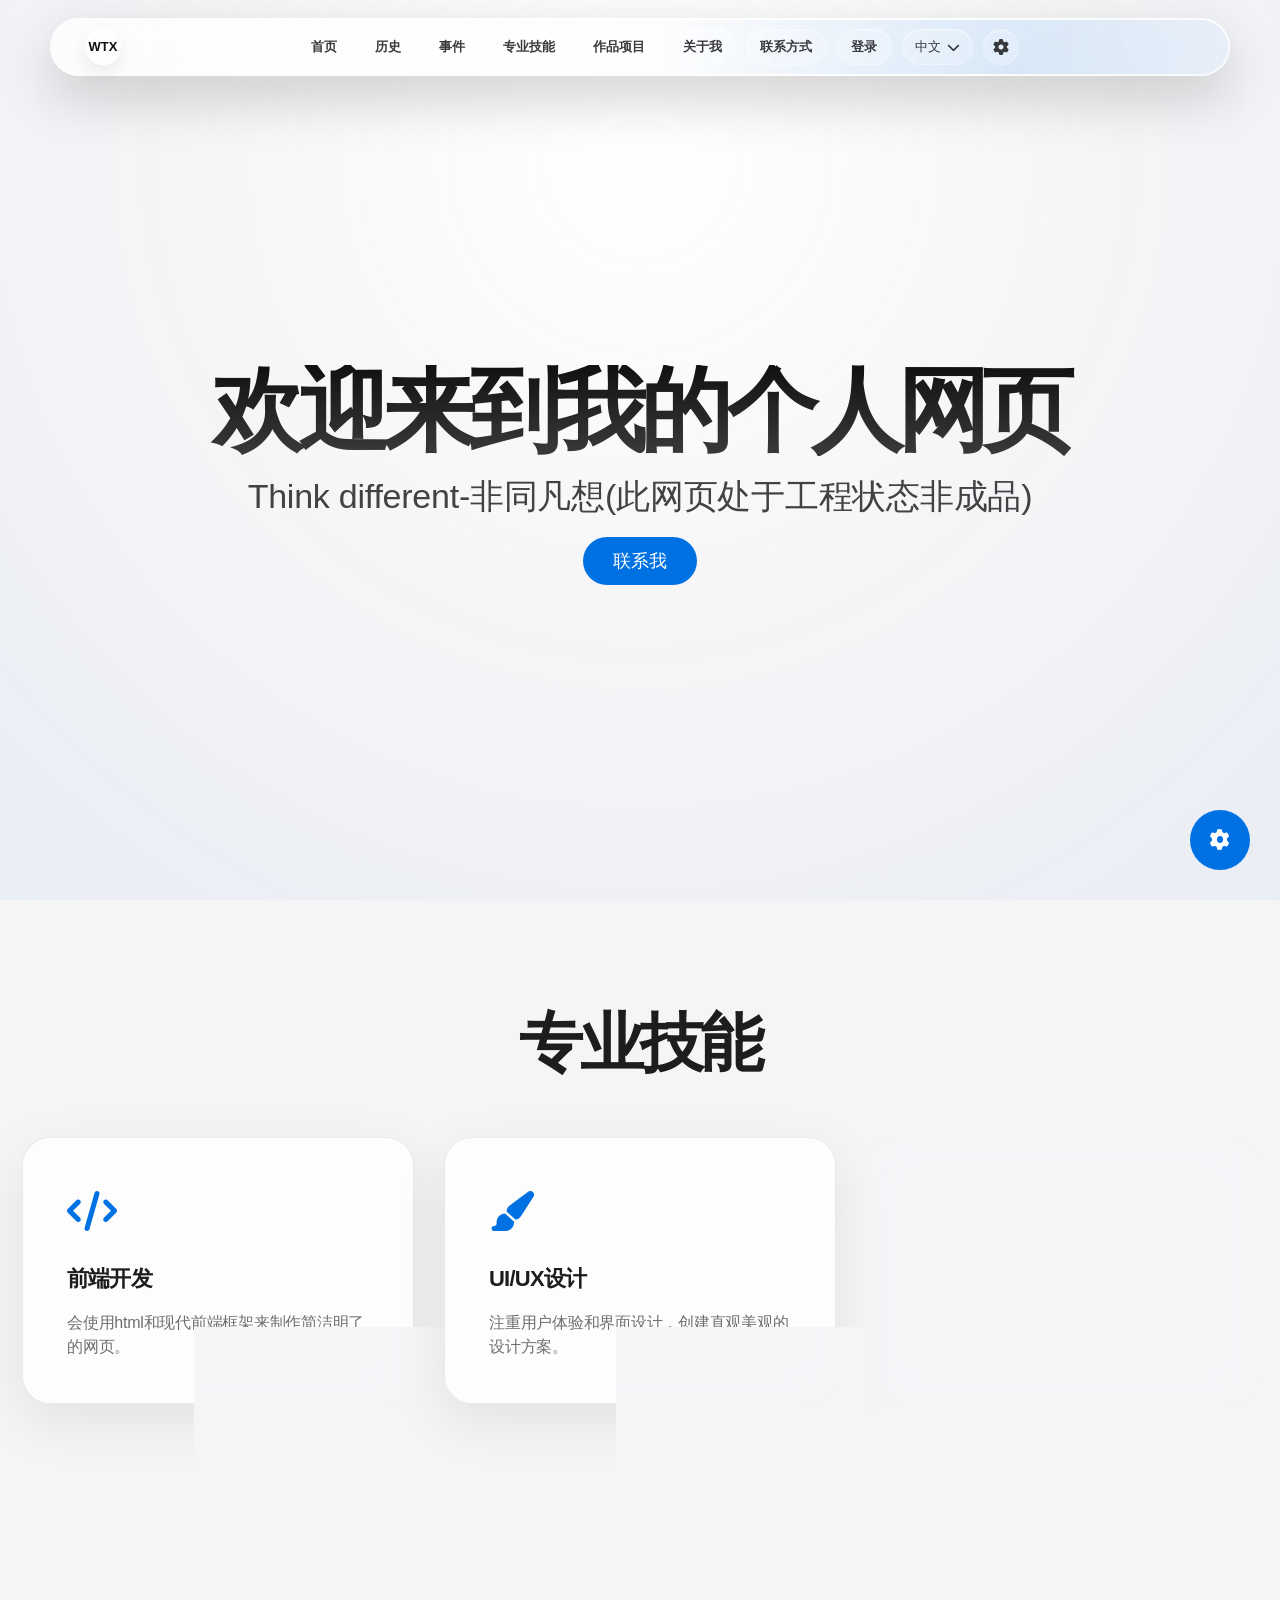
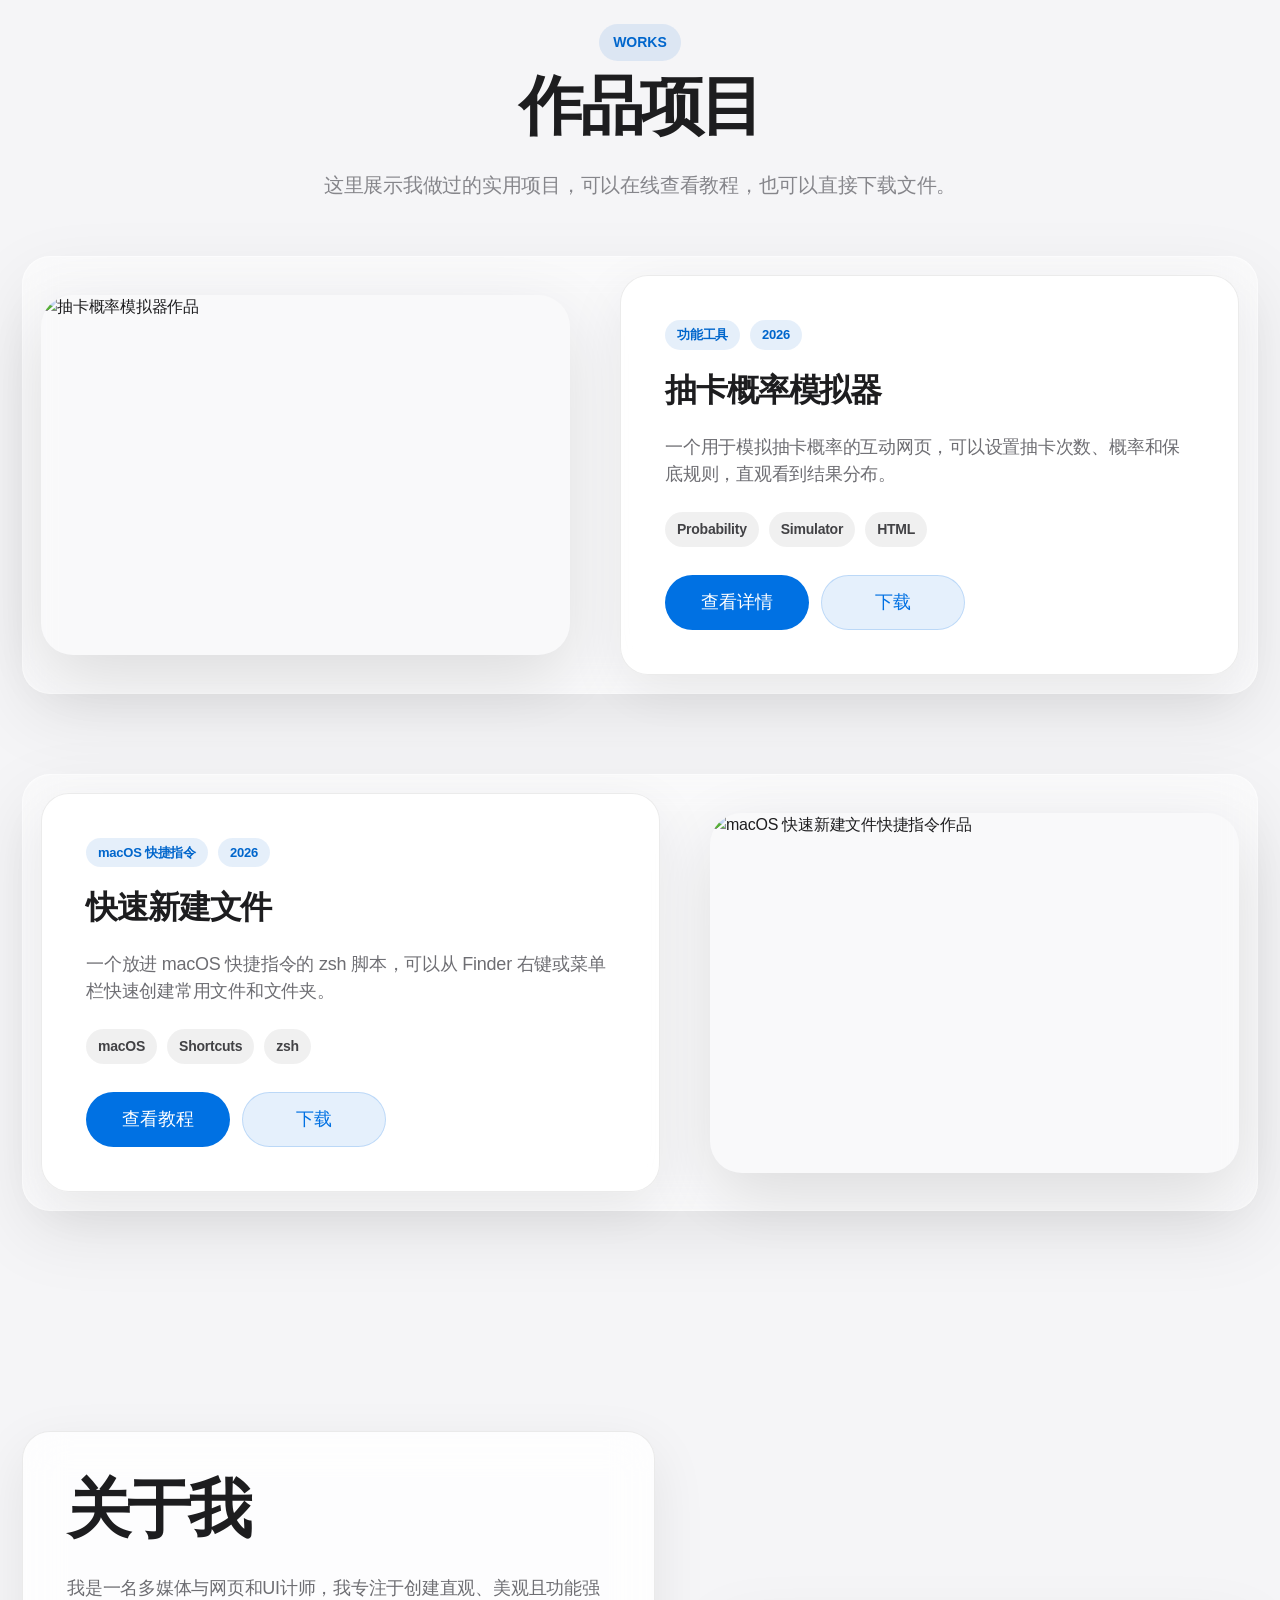
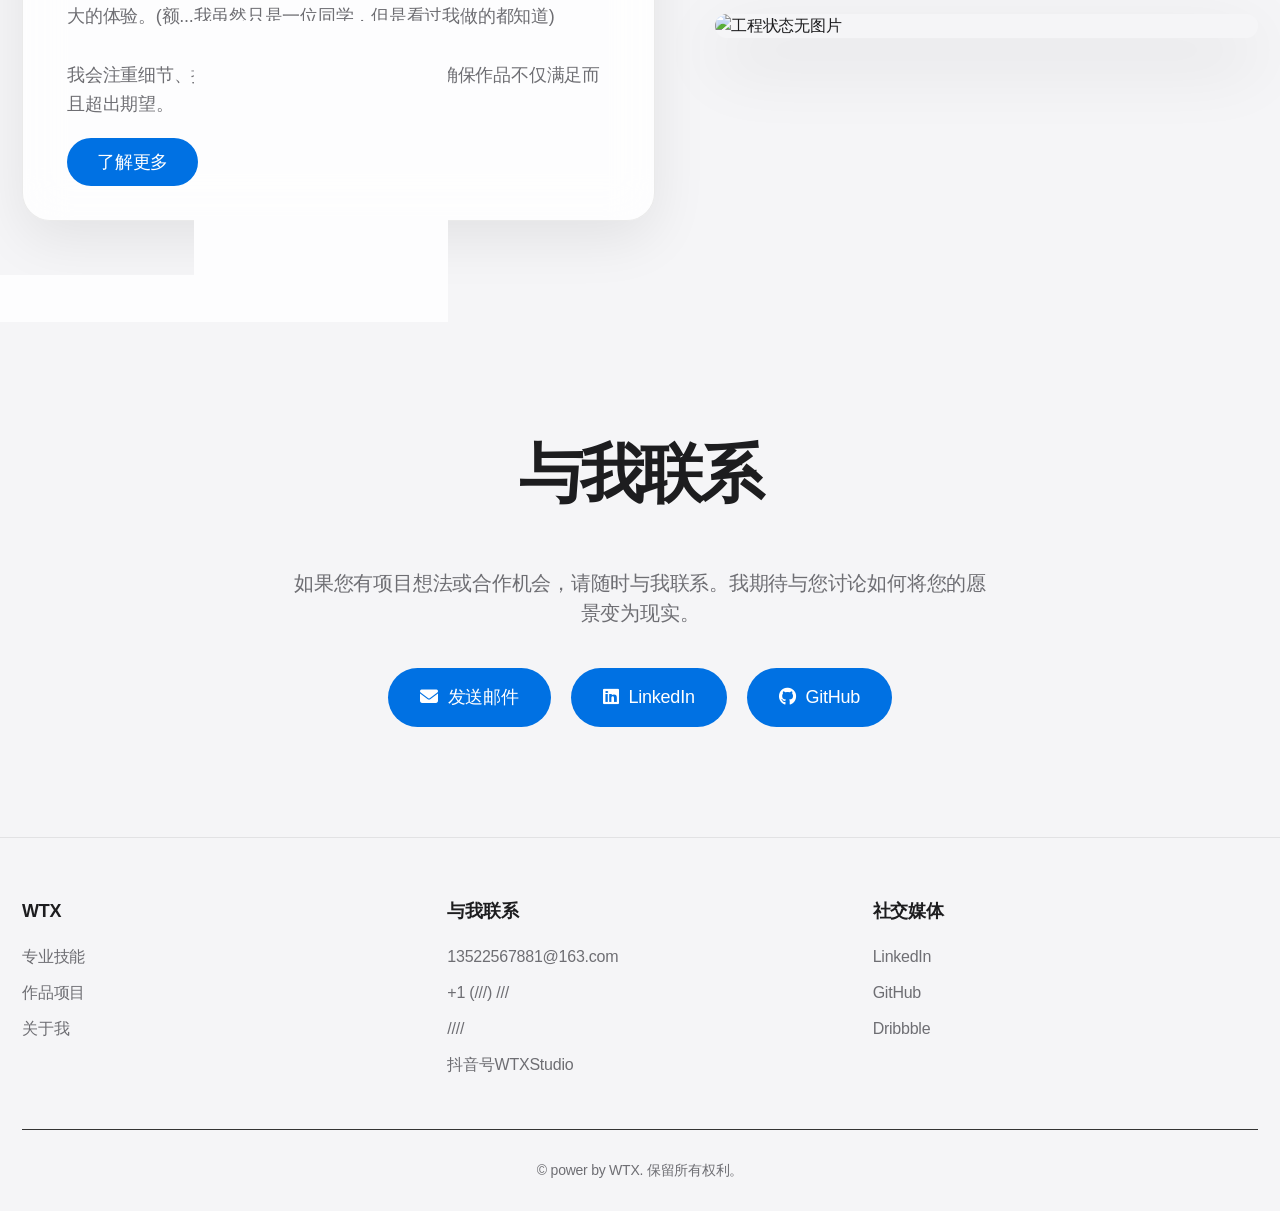
==== commit 30c1eaf2: "Add files via upload" ====
--- a/index.html
+++ b/index.html
@@ -583,7 +583,7 @@
                     <h3 data-i18n="contact">联系方式</h3>
                     <ul>
                         <li><a href="mailto:13522567881@163.com">13522567881@163.com</a></li>
-                        <li><a href="tel:+////">+1 (///) ///</a></li>
+                        <li><span class="footer-placeholder">+1 (///) ///</span></li>
                         <li><a href="#">////</a></li>
                         <li><a href="#">抖音号WTXStudio</a></li>
                     </ul>
--- a/css/style.css
+++ b/css/style.css
@@ -2147,6 +2147,11 @@
             color: #86868b;
             font-size: 16px;
             transition: color 0.3s ease;
+        }
+
+        .footer-placeholder {
+            color: #86868b;
+            font-size: 16px;
         }
         
         .footer-column ul li a:hover {
@@ -3040,6 +3045,7 @@
         }
 
         .footer-column ul li a,
+        .footer-placeholder,
         .copyright {
             color: #6e6e73 !important;
         }
@@ -3386,3 +3392,61 @@
                 background: rgba(255, 255, 255, 0.3) !important;
             }
         }
+
+        /* 作品区最终修正：放在 Apple 覆盖样式之后，避免按钮和文字位置被全局规则压掉 */
+        .projects .project-content {
+            display: flex !important;
+            flex-direction: column !important;
+            min-height: 100% !important;
+        }
+
+        .projects .project-desc {
+            margin-bottom: 24px !important;
+        }
+
+        .projects .project-actions {
+            display: grid !important;
+            grid-template-columns: repeat(2, minmax(0, 1fr)) !important;
+            gap: 12px !important;
+            width: min(100%, 300px) !important;
+            margin-top: auto !important;
+            align-items: stretch !important;
+        }
+
+        .projects .project-actions .cta-button {
+            width: 100% !important;
+            min-width: 0 !important;
+            padding-left: 18px !important;
+            padding-right: 18px !important;
+            text-align: center !important;
+            white-space: nowrap !important;
+        }
+
+        .projects .project-actions .cta-button.secondary {
+            color: var(--apple-blue) !important;
+            background: rgba(0, 113, 227, 0.1) !important;
+            box-shadow: inset 0 0 0 1px rgba(0, 113, 227, 0.18) !important;
+        }
+
+        .projects .project-actions .cta-button.secondary:hover {
+            color: #fff !important;
+            background: var(--apple-blue-hover) !important;
+        }
+
+        body.dark-theme .projects .project-actions .cta-button.secondary {
+            color: #8ab4ff !important;
+            background: rgba(138, 180, 255, 0.14) !important;
+            box-shadow: inset 0 0 0 1px rgba(138, 180, 255, 0.24) !important;
+        }
+
+        body.cyan-theme .projects .project-actions .cta-button.secondary {
+            color: #00ffff !important;
+            background: rgba(0, 255, 255, 0.14) !important;
+            box-shadow: inset 0 0 0 1px rgba(0, 255, 255, 0.3) !important;
+        }
+
+        @media (max-width: 420px) {
+            .projects .project-actions {
+                width: 100% !important;
+            }
+        }
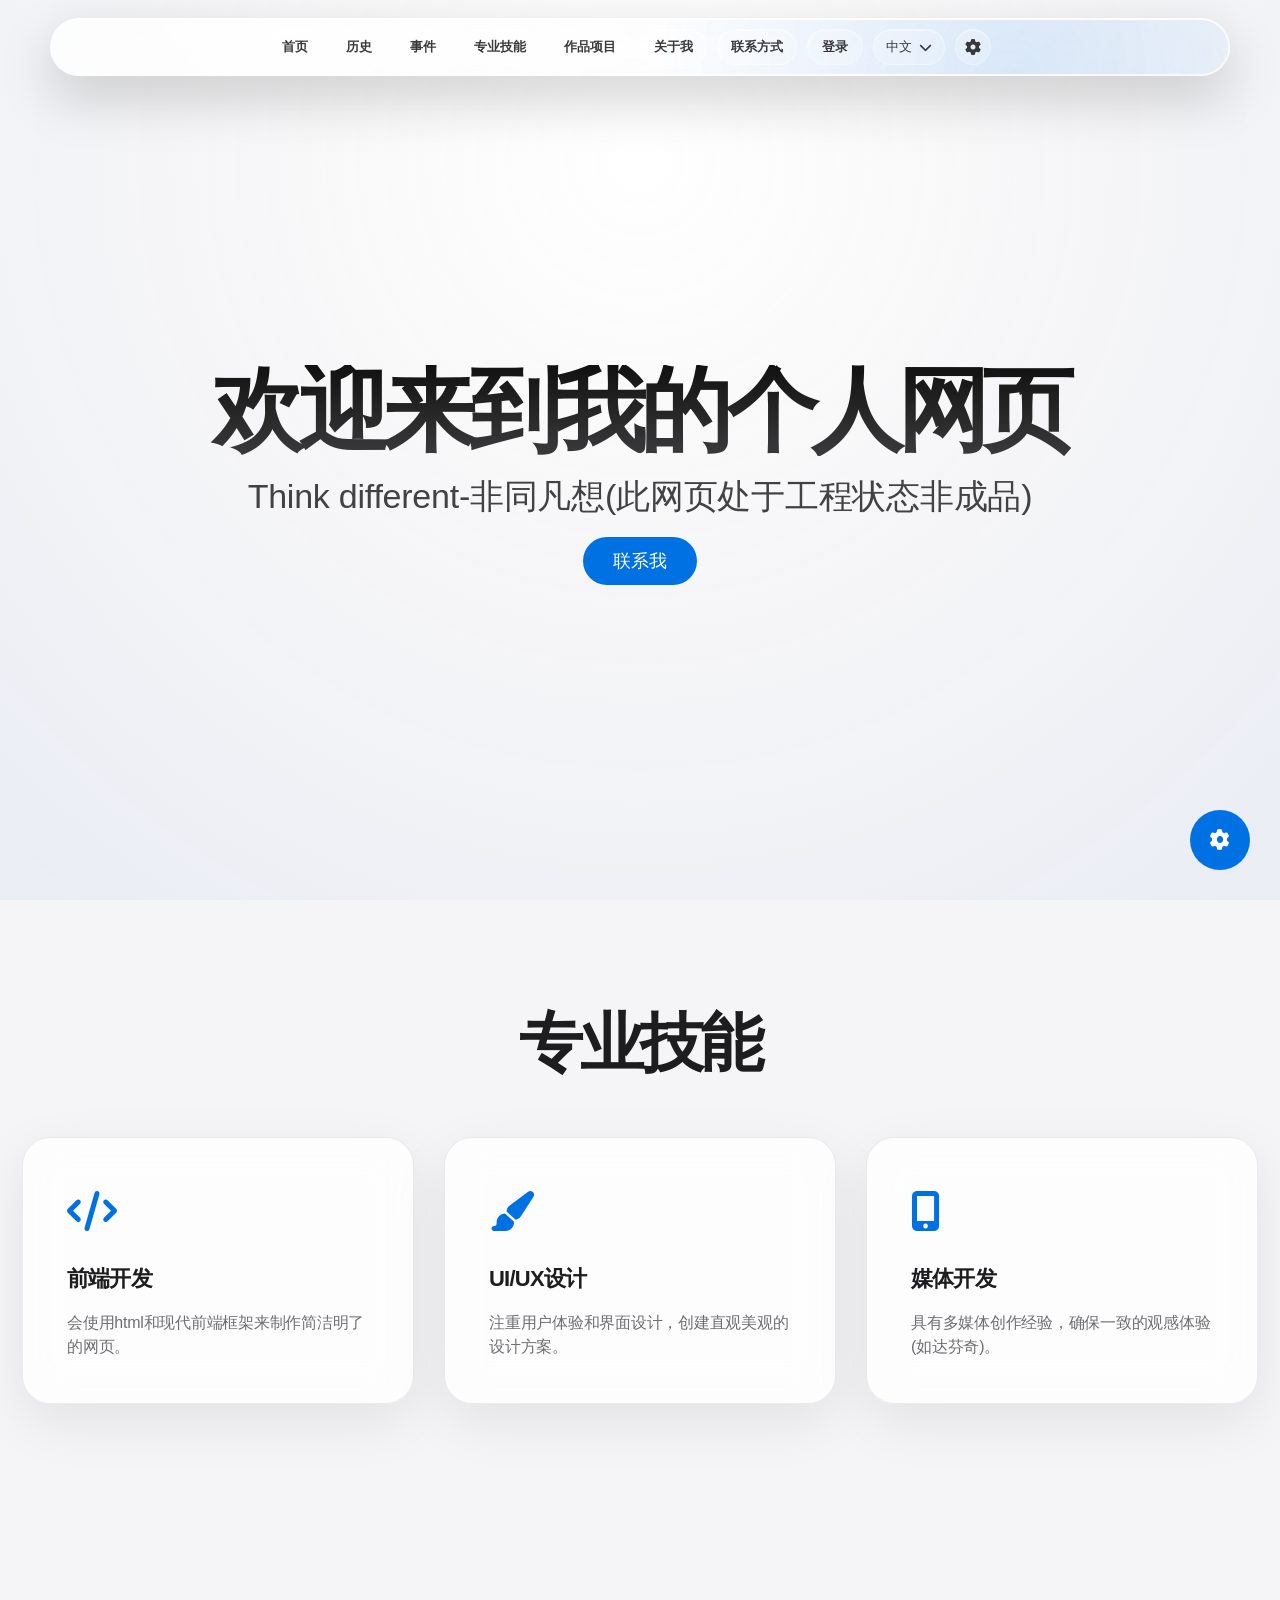
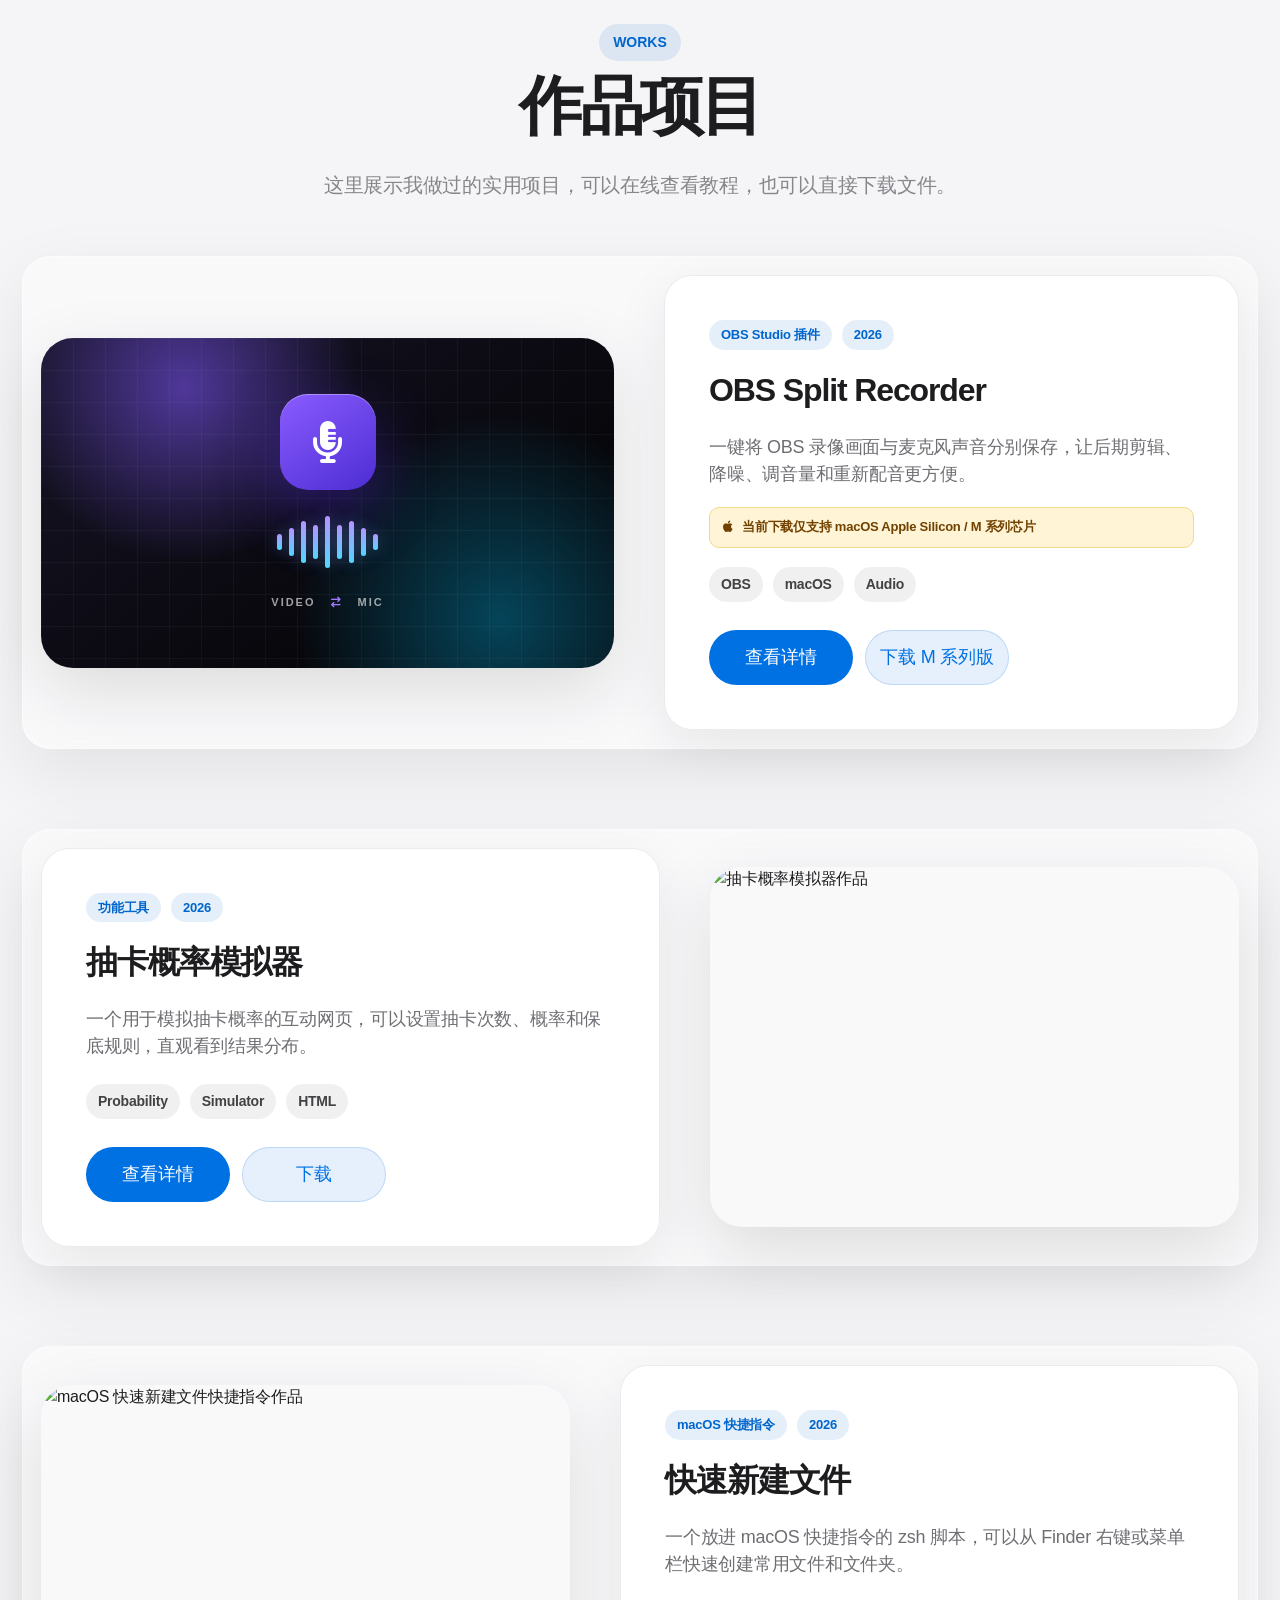
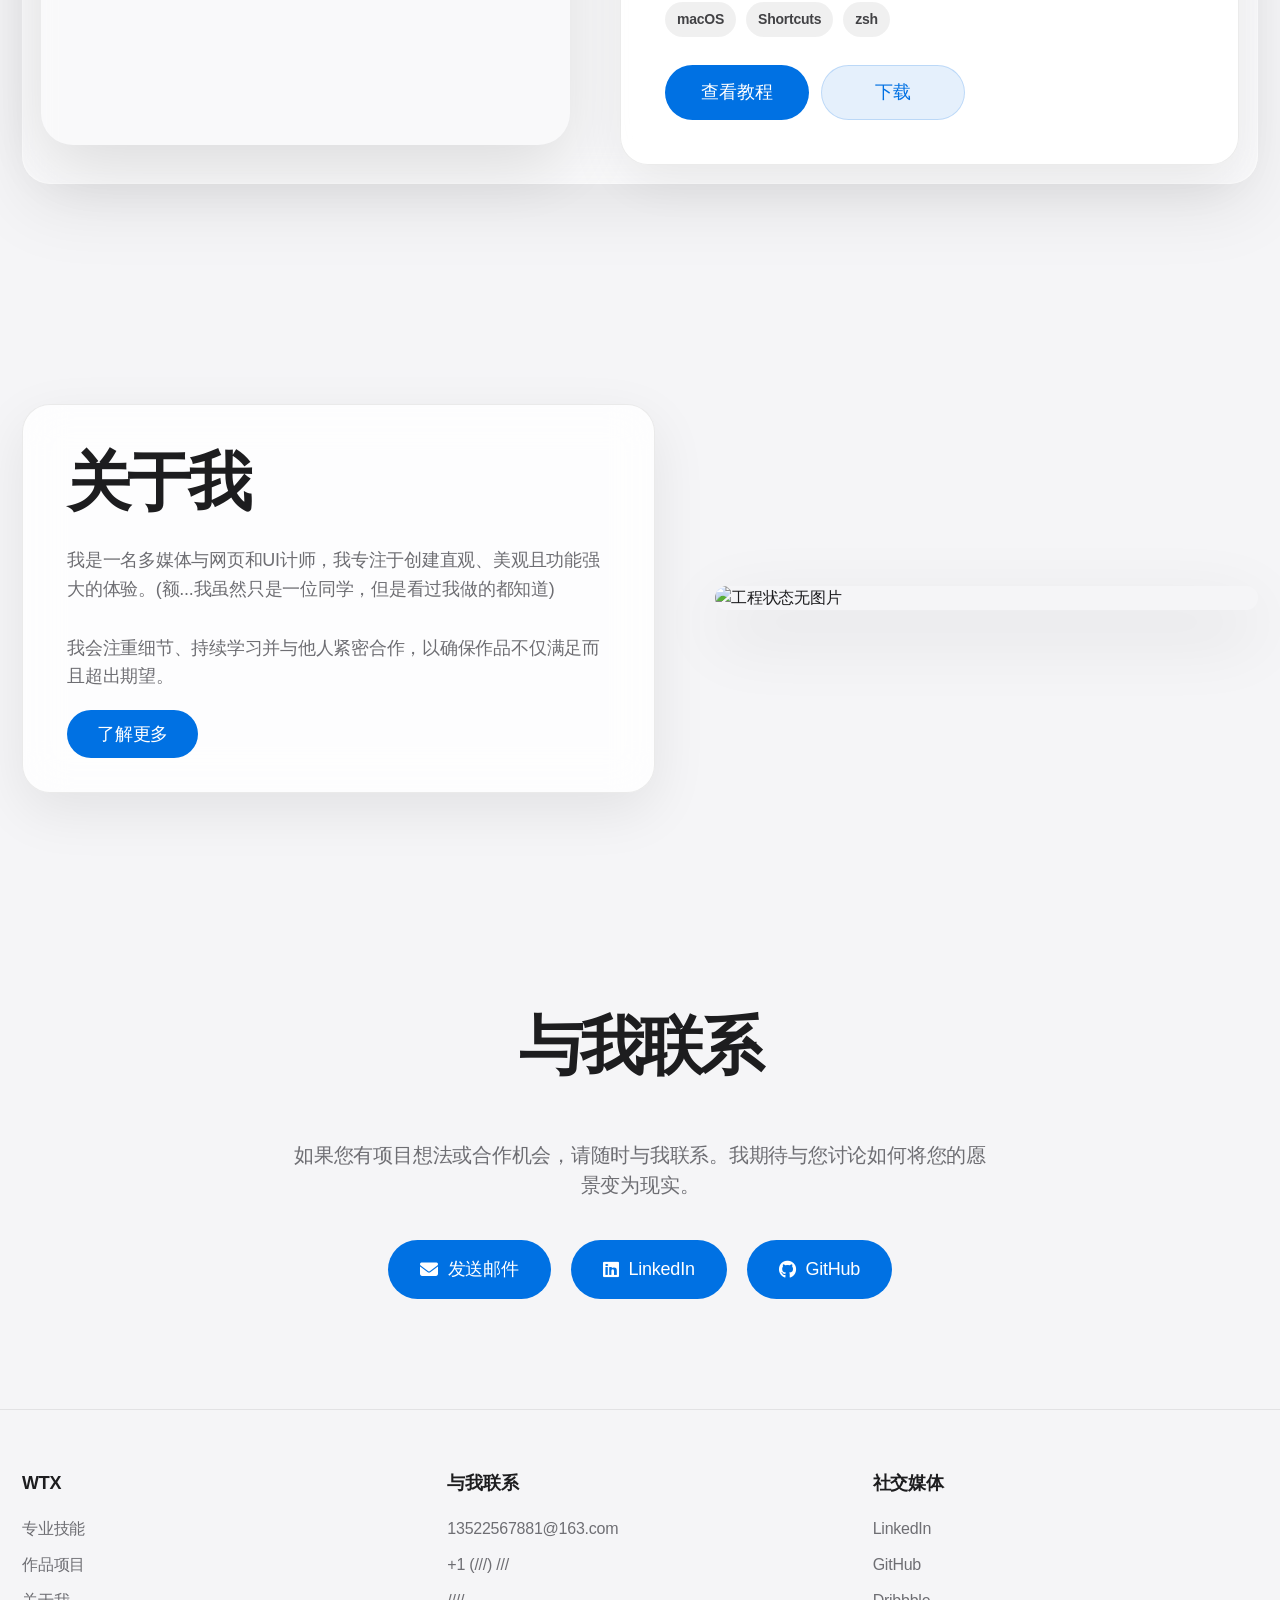
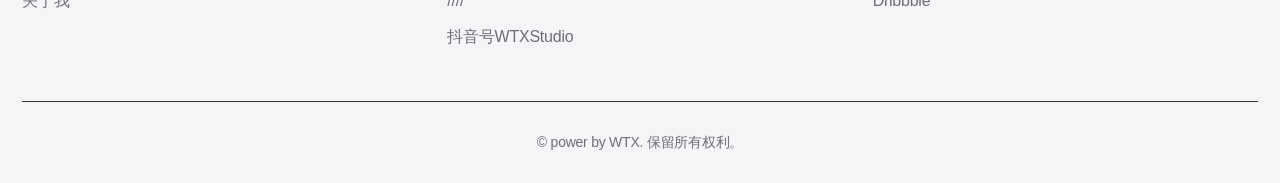
==== commit e2817750: "Add files via upload" ====
--- a/index.html
+++ b/index.html
@@ -7,7 +7,7 @@
     <link rel="stylesheet" href="https://cdnjs.cloudflare.com/ajax/libs/font-awesome/6.4.0/css/all.min.css">
     <!-- Three.js库 -->
     <script src="https://cdnjs.cloudflare.com/ajax/libs/three.js/r128/three.min.js"></script>
-    <link rel="stylesheet" href="css/style.css">
+    <link rel="stylesheet" href="css/style.css?v=20260714-works-fix">
 </head>
 <body>
     <!-- GradientBlinds背景容器 -->
@@ -17,10 +17,9 @@
     <div class="click-spark-container" id="clickSparkContainer"></div>
 
     <!-- 导航栏 -->
-    <nav>
-        <div class="container nav-container">
-            <a href="#" class="logo">WTX</a>
-            <div class="nav-links">
+    <nav class="main-nav-no-logo">
+        <div class="container nav-container">
+            <div class="nav-links">
                 <a href="index.html" class="nav-link">首页</a>
                 <a href="history.html" class="nav-link">历史</a>
                 <a href="events.html" class="nav-link">事件</a>
@@ -353,6 +352,34 @@
                 <h2 class="section-title" data-i18n="projects">作品项目</h2>
                 <p class="works-intro" data-i18n="worksIntro">这里展示我做过的实用项目，可以在线查看教程，也可以直接下载文件。</p>
                 <div class="project-showcase">
+                    <article class="project work-card obs-project-card">
+                        <div class="project-image obs-project-visual" role="img" aria-label="OBS Split Recorder 插件示意图">
+                            <div class="obs-app-mark"><i class="fas fa-microphone-lines"></i></div>
+                            <div class="obs-waveform" aria-hidden="true">
+                                <span></span><span></span><span></span><span></span><span></span><span></span><span></span><span></span><span></span>
+                            </div>
+                            <div class="obs-split-label">VIDEO <i class="fas fa-arrow-right-arrow-left"></i> MIC</div>
+                        </div>
+                        <div class="project-content">
+                            <div class="project-meta">
+                                <span>OBS Studio 插件</span>
+                                <span>2026</span>
+                            </div>
+                            <h3 class="project-title">OBS Split Recorder</h3>
+                            <p class="project-desc">一键将 OBS 录像画面与麦克风声音分别保存，让后期剪辑、降噪、调音量和重新配音更方便。</p>
+                            <div class="project-compatibility"><i class="fab fa-apple"></i> 当前下载仅支持 macOS Apple Silicon / M 系列芯片</div>
+                            <div class="project-tags">
+                                <span>OBS</span>
+                                <span>macOS</span>
+                                <span>Audio</span>
+                            </div>
+                            <div class="project-actions">
+                                <a href="obs-split-recorder.html" class="cta-button">查看详情</a>
+                                <a href="downloads/obs-split-recorder-macos-apple-silicon.zip" class="cta-button secondary" download onclick="return confirm('下载前请确认：当前版本仅适用于配备 Apple Silicon（M1、M2、M3、M4 及后续 M 系列）芯片的 macOS。Intel Mac 和 Windows 暂不支持。\n\n确定继续下载吗？')">下载 M 系列版</a>
+                            </div>
+                        </div>
+                    </article>
+
                     <article class="project work-card">
                         <div class="project-image">
                             <img src="https://images.unsplash.com/photo-1606167668584-78701c57f13d?auto=format&fit=crop&w=1200&q=80" alt="抽卡概率模拟器作品">
--- a/css/style.css
+++ b/css/style.css
@@ -3450,3 +3450,215 @@
                 width: 100% !important;
             }
         }
+
+        /* OBS Split Recorder 作品卡片 */
+        .obs-project-visual {
+            position: relative;
+            min-height: 330px;
+            padding: 44px;
+            display: flex;
+            flex-direction: column;
+            align-items: center;
+            justify-content: center;
+            gap: 26px;
+            overflow: hidden;
+            background:
+                radial-gradient(circle at 25% 15%, rgba(129, 88, 255, 0.55), transparent 34%),
+                radial-gradient(circle at 80% 85%, rgba(0, 197, 255, 0.32), transparent 38%),
+                linear-gradient(145deg, #171426, #07070b 70%);
+        }
+
+        .obs-project-visual::after {
+            content: '';
+            position: absolute;
+            inset: 0;
+            background-image: linear-gradient(rgba(255,255,255,.035) 1px, transparent 1px), linear-gradient(90deg, rgba(255,255,255,.035) 1px, transparent 1px);
+            background-size: 32px 32px;
+            pointer-events: none;
+        }
+
+        .obs-app-mark {
+            position: relative;
+            z-index: 1;
+            width: 96px;
+            height: 96px;
+            border-radius: 28px;
+            display: grid;
+            place-items: center;
+            font-size: 42px;
+            color: white;
+            background: linear-gradient(145deg, #8a5cff, #4c2dd3);
+            box-shadow: 0 22px 60px rgba(80, 43, 213, .46), inset 0 1px rgba(255,255,255,.34);
+        }
+
+        .obs-waveform { position: relative; z-index: 1; height: 52px; display: flex; align-items: center; gap: 7px; }
+        .obs-waveform span { width: 5px; border-radius: 9px; background: linear-gradient(#b794ff, #51d8ff); box-shadow: 0 0 16px rgba(115, 175, 255, .45); }
+        .obs-waveform span:nth-child(1), .obs-waveform span:nth-child(9) { height: 16px; }
+        .obs-waveform span:nth-child(2), .obs-waveform span:nth-child(8) { height: 28px; }
+        .obs-waveform span:nth-child(3), .obs-waveform span:nth-child(7) { height: 42px; }
+        .obs-waveform span:nth-child(4), .obs-waveform span:nth-child(6) { height: 34px; }
+        .obs-waveform span:nth-child(5) { height: 52px; }
+        .obs-split-label { position: relative; z-index: 1; color: rgba(255,255,255,.62); font-size: 11px; font-weight: 750; letter-spacing: .18em; }
+        .obs-split-label i { margin: 0 10px; color: #9f78ff; }
+        .project-compatibility { margin: -5px 0 19px; padding: 10px 13px; border-radius: 10px; font-size: 13px; line-height: 1.45; font-weight: 650; color: #714100; background: #fff4d6; border: 1px solid #f5d78a; }
+        .project-compatibility i { margin-right: 6px; }
+
+        /* OBS Split Recorder 产品详情页 */
+        .product-page-body { --obs-violet: #7550f6; --obs-blue: #22b8ef; --obs-ink: #111116; --obs-muted: #64646d; color: var(--obs-ink); background: #f7f7fa; }
+        .product-page-body.modal-open { overflow: hidden; }
+        .product-background { position: fixed; z-index: -1; inset: 0; background: radial-gradient(circle at 15% 5%, rgba(117,80,246,.13), transparent 31%), radial-gradient(circle at 92% 22%, rgba(34,184,239,.1), transparent 24%), #f7f7fa; }
+        .product-nav { position: sticky; top: 0; z-index: 50; background: rgba(250,250,252,.82); border-bottom: 1px solid rgba(16,16,24,.08); backdrop-filter: blur(22px) saturate(1.45); -webkit-backdrop-filter: blur(22px) saturate(1.45); }
+        nav.main-nav-no-logo .nav-container { grid-template-columns: minmax(0, 1fr) auto !important; }
+        nav.main-nav-no-logo .nav-links { justify-self: center; }
+        nav.product-nav { position: sticky !important; top: 0 !important; left: auto !important; width: 100% !important; transform: none !important; padding: 0 !important; border: 0 !important; border-bottom: 1px solid rgba(16,16,24,.08) !important; border-radius: 0 !important; background: rgba(250,250,252,.82) !important; box-shadow: none !important; overflow: visible !important; }
+        nav.product-nav::before { display: none; }
+        .product-nav-container { min-height: 70px; justify-content: center; }
+        .product-nav .product-nav-container { display: grid !important; grid-template-columns: minmax(0, 1fr) auto !important; min-height: 70px !important; padding: 0 24px !important; }
+        .product-nav-links { justify-content: center; width: 100%; }
+        .product-nav-links a { color: #34343c; }
+        .product-nav-links a.active { color: var(--obs-violet); }
+        .product-menu-btn { display: none; border: 0; background: transparent; font-size: 20px; color: #222; }
+        .product-mobile-links { display: none; }
+        .product-main { overflow: hidden; }
+        .product-hero { padding: 108px 0 90px; }
+        .product-hero-grid { display: grid; grid-template-columns: minmax(0, 1.02fr) minmax(420px, .98fr); gap: 78px; align-items: center; }
+        .product-back-link { display: inline-flex; align-items: center; gap: 9px; margin-bottom: 38px; color: #64646d; font-size: 14px; font-weight: 650; }
+        .product-back-link:hover { color: var(--obs-violet); }
+        .product-eyebrow, .product-section-heading > span, .detail-grid article > span, .quick-label, .product-final-cta span, .modal-kicker { display: block; color: var(--obs-violet); font-size: 12px; font-weight: 800; letter-spacing: .17em; }
+        .product-hero h1 { margin: 14px 0 16px; max-width: 720px; font-size: clamp(52px, 6vw, 86px); line-height: .95; letter-spacing: -.062em; }
+        .product-lead { max-width: 650px; font-size: clamp(23px, 2.5vw, 34px); line-height: 1.22; font-weight: 650; letter-spacing: -.025em; }
+        .product-summary { max-width: 650px; margin-top: 22px; color: var(--obs-muted); font-size: 17px; line-height: 1.78; }
+        .compatibility-alert { max-width: 650px; margin-top: 30px; padding: 18px 20px; display: flex; align-items: flex-start; gap: 14px; border: 1px solid #efd28b; border-radius: 16px; color: #654118; background: #fff8e7; box-shadow: 0 8px 26px rgba(137,92,0,.06); }
+        .compatibility-alert > i { margin-top: 3px; font-size: 23px; }
+        .compatibility-alert strong, .compatibility-alert span { display: block; }
+        .compatibility-alert span { margin-top: 4px; color: #826438; font-size: 13px; line-height: 1.5; }
+        .product-hero-actions { margin-top: 28px; display: flex; flex-wrap: wrap; gap: 12px; }
+        .product-download-btn, .product-source-btn { min-height: 52px; padding: 0 23px; display: inline-flex; align-items: center; justify-content: center; gap: 10px; border-radius: 999px; font-weight: 750; }
+        .product-download-btn { color: white; background: linear-gradient(135deg, #7651f6, #4c2cca); box-shadow: 0 14px 34px rgba(94,58,219,.27); }
+        .product-download-btn:hover { color: white; transform: translateY(-2px); box-shadow: 0 18px 40px rgba(94,58,219,.34); }
+        .product-source-btn { color: #2d2d35; background: white; border: 1px solid rgba(14,14,24,.11); }
+        .product-source-btn:hover { color: var(--obs-violet); transform: translateY(-2px); }
+        .product-test-note { margin-top: 17px; color: #7a7a83; font-size: 13px; }
+        .product-demo { position: relative; }
+        .product-demo::before { content: ''; position: absolute; width: 450px; height: 450px; border-radius: 50%; inset: 50% auto auto 50%; transform: translate(-50%,-50%); background: linear-gradient(135deg, rgba(117,80,246,.35), rgba(34,184,239,.22)); filter: blur(48px); }
+        .demo-window { position: relative; padding: 15px; border-radius: 30px; color: white; background: rgba(15,14,24,.96); border: 1px solid rgba(255,255,255,.15); box-shadow: 0 45px 100px rgba(25,14,67,.3), inset 0 1px rgba(255,255,255,.14); transform: rotate(2deg); }
+        .demo-titlebar { min-height: 44px; padding: 0 7px; display: flex; align-items: center; gap: 7px; color: #aaa6b7; font-size: 12px; }
+        .demo-titlebar span { width: 10px; height: 10px; border-radius: 50%; background: #ff6159; }
+        .demo-titlebar span:nth-child(2) { background: #ffbe2f; } .demo-titlebar span:nth-child(3) { background: #29c941; }
+        .demo-titlebar b { margin-left: auto; font-weight: 600; }
+        .demo-canvas { min-height: 270px; border-radius: 19px; display: flex; flex-direction: column; align-items: center; justify-content: center; gap: 17px; background: radial-gradient(circle at 50% 35%, rgba(124,82,246,.34), transparent 45%), linear-gradient(160deg,#252235,#111018); color: #cec7e6; }
+        .demo-canvas i { font-size: 58px; color: #8769f5; filter: drop-shadow(0 0 24px rgba(126,80,246,.42)); }
+        .demo-canvas span { font-size: 11px; font-weight: 800; letter-spacing: .2em; }
+        .demo-separator { width: 45px; height: 45px; margin: -11px auto; position: relative; z-index: 2; display: grid; place-items: center; border-radius: 50%; color: #111018; background: #9d7bff; box-shadow: 0 8px 22px rgba(120,74,239,.4); }
+        .demo-audio { min-height: 108px; padding: 20px; display: flex; align-items: center; gap: 14px; border-radius: 18px; background: #201e2a; }
+        .demo-audio > i { color: #9d7bff; font-size: 23px; }
+        .demo-audio > span { margin-left: auto; color: #aaa6b7; font-family: ui-monospace, SFMono-Regular, Menlo, monospace; font-size: 12px; }
+        .demo-bars { height: 44px; display: flex; align-items: center; gap: 5px; }
+        .demo-bars i { width: 4px; border-radius: 5px; background: linear-gradient(#9c78ff,#2bc4ec); }
+        .demo-bars i:nth-child(1), .demo-bars i:nth-child(7) { height: 12px; } .demo-bars i:nth-child(2), .demo-bars i:nth-child(6) { height: 22px; } .demo-bars i:nth-child(3), .demo-bars i:nth-child(5) { height: 35px; } .demo-bars i:nth-child(4) { height: 44px; }
+        .demo-status { padding: 13px 8px 3px; display: flex; justify-content: space-between; color: #aaa6b7; font-size: 12px; }
+        .demo-status i { display: inline-block; width: 7px; height: 7px; margin-right: 7px; border-radius: 50%; background: #3bd671; box-shadow: 0 0 8px #3bd671; }
+        .product-section { padding: 110px 0; }
+        .product-section-heading { max-width: 680px; margin: 0 auto 54px; text-align: center; }
+        .product-section-heading.left { margin-left: 0; text-align: left; }
+        .product-section-heading h2 { margin: 10px 0 14px; font-size: clamp(38px, 4vw, 58px); letter-spacing: -.045em; line-height: 1.05; }
+        .product-section-heading p { color: var(--obs-muted); font-size: 17px; }
+        .feature-grid { display: grid; grid-template-columns: repeat(4, minmax(0,1fr)); gap: 16px; }
+        .feature-grid article { min-height: 245px; padding: 28px; border-radius: 24px; background: rgba(255,255,255,.82); border: 1px solid rgba(13,13,25,.07); box-shadow: 0 15px 45px rgba(34,29,59,.055); }
+        .feature-grid article > i { width: 46px; height: 46px; display: grid; place-items: center; border-radius: 14px; color: var(--obs-violet); background: #eee9ff; font-size: 19px; }
+        .feature-grid h3 { margin: 24px 0 10px; font-size: 19px; }
+        .feature-grid p { color: var(--obs-muted); font-size: 14px; line-height: 1.7; }
+        .product-guide-section { background: #111018; color: white; }
+        .product-guide-layout { display: grid; grid-template-columns: minmax(0, 1.2fr) minmax(340px,.8fr); gap: 78px; align-items: start; }
+        .install-steps { list-style: none; counter-reset: install; }
+        .install-steps li { counter-increment: install; position: relative; min-height: 82px; padding: 0 0 28px 68px; border-left: 1px solid rgba(255,255,255,.13); }
+        .install-steps li::before { content: counter(install, decimal-leading-zero); position: absolute; left: -23px; top: -3px; width: 46px; height: 46px; display: grid; place-items: center; border-radius: 50%; color: #bba8ff; background: #272335; border: 1px solid rgba(187,168,255,.25); font-size: 12px; font-weight: 800; }
+        .install-steps li:last-child { border-left-color: transparent; }
+        .install-steps b, .install-steps span { display: block; }
+        .install-steps b { font-size: 17px; }
+        .install-steps span { margin-top: 6px; color: #aaa6b7; font-size: 14px; line-height: 1.6; }
+        .path-card { margin-top: 18px; padding: 18px 20px; border-radius: 16px; background: rgba(255,255,255,.07); border: 1px solid rgba(255,255,255,.1); }
+        .security-permission-card { margin-top: 18px; padding: 18px 20px; display: flex; align-items: flex-start; gap: 14px; border-radius: 16px; color: #f0eaff; background: rgba(126,85,246,.18); border: 1px solid rgba(177,151,255,.3); }
+        .security-permission-card > i { margin-top: 3px; color: #bda9ff; font-size: 21px; }
+        .security-permission-card strong, .security-permission-card span { display: block; }
+        .security-permission-card span { margin-top: 5px; color: #c1bccb; font-size: 14px; line-height: 1.7; }
+        .security-permission-card b { color: #e4dcff; }
+        .path-card span { display: block; margin-bottom: 5px; color: #9793a2; font-size: 12px; }
+        .path-card code { color: #c3b4ff; word-break: break-all; }
+        .help-details { margin-top: 14px; padding: 18px 20px; border-radius: 16px; background: rgba(255,255,255,.045); }
+        .help-details summary { cursor: pointer; color: #d8d5df; font-weight: 650; }
+        .help-details p { margin-top: 13px; color: #aaa6b7; font-size: 14px; line-height: 1.7; }
+        .help-details code { color: #c3b4ff; }
+        .quick-start-card { padding: 38px; position: sticky; top: 105px; border-radius: 28px; background: linear-gradient(145deg, rgba(129,88,255,.22), rgba(255,255,255,.07)); border: 1px solid rgba(174,147,255,.2); }
+        .quick-start-card h2 { margin: 9px 0 25px; font-size: 30px; }
+        .quick-start-card ul { list-style: none; }
+        .quick-start-card li { padding: 11px 0; display: flex; gap: 12px; color: #d4d0dc; border-bottom: 1px solid rgba(255,255,255,.08); font-size: 14px; }
+        .quick-start-card li i { width: 18px; margin-top: 3px; color: #b49eff; }
+        .filename-example { margin-top: 25px; padding: 18px; display: flex; flex-direction: column; gap: 7px; border-radius: 17px; background: rgba(4,4,9,.3); }
+        .filename-example small { color: #8f8a99; }
+        .filename-example code { color: #c7bee4; overflow-wrap: anywhere; font-size: 11px; }
+        .filename-example > i { align-self: center; color: #8f75ef; }
+        .product-details-section { background: #eeedf4; }
+        .detail-grid { display: grid; grid-template-columns: repeat(2,minmax(0,1fr)); gap: 18px; }
+        .detail-grid article { min-height: 280px; padding: 40px; border-radius: 26px; background: white; border: 1px solid rgba(14,14,25,.07); }
+        .detail-grid h2 { margin: 10px 0 17px; font-size: 29px; letter-spacing: -.025em; }
+        .detail-grid p { color: var(--obs-muted); line-height: 1.8; }
+        .detail-grid code { color: #6340e4; background: #f0edfc; padding: 2px 5px; border-radius: 5px; }
+        .product-final-cta { padding: 80px 0; color: white; background: linear-gradient(120deg,#211c37,#100f17); }
+        .product-final-cta .container { display: flex; align-items: center; justify-content: space-between; gap: 50px; }
+        .product-final-cta h2 { max-width: 780px; margin: 10px 0 12px; font-size: clamp(34px,4vw,54px); line-height: 1.08; letter-spacing: -.045em; }
+        .product-final-cta p { color: #aaa6b7; }
+        .product-final-cta .product-download-btn { flex: 0 0 auto; }
+        .product-footer { padding: 28px 0; color: #8b8994; background: #0a090f; font-size: 13px; }
+        .product-footer .container { display: flex; align-items: center; justify-content: space-between; }
+        .product-footer a { color: #b8b4c5; }
+        .download-modal { position: fixed; z-index: 1000; inset: 0; display: grid; place-items: center; visibility: hidden; opacity: 0; transition: .25s ease; }
+        .download-modal.open { visibility: visible; opacity: 1; }
+        .download-modal-backdrop { position: absolute; inset: 0; background: rgba(6,5,10,.66); backdrop-filter: blur(12px); -webkit-backdrop-filter: blur(12px); }
+        .download-modal-card { width: min(92vw, 590px); padding: 44px; position: relative; text-align: center; border-radius: 28px; background: #fff; box-shadow: 0 35px 100px rgba(5,3,14,.45); transform: translateY(14px) scale(.98); transition: .25s ease; }
+        .download-modal.open .download-modal-card { transform: none; }
+        .download-modal-close { position: absolute; right: 18px; top: 18px; width: 36px; height: 36px; border: 0; border-radius: 50%; cursor: pointer; color: #65636c; background: #f0eff4; }
+        .modal-apple-icon { width: 64px; height: 64px; margin: 0 auto 18px; display: grid; place-items: center; border-radius: 20px; color: white; background: linear-gradient(145deg,#845ff8,#4e2dc9); font-size: 29px; box-shadow: 0 15px 35px rgba(101,63,223,.25); }
+        .download-modal-card h2 { margin: 10px 0 14px; font-size: 31px; letter-spacing: -.035em; }
+        .download-modal-card > p { color: #66646d; line-height: 1.7; }
+        .download-modal-card > p strong { color: #312c40; }
+        .modal-unsupported { margin-top: 20px; padding: 13px; border-radius: 12px; color: #744513; background: #fff7e4; border: 1px solid #f1d79a; font-size: 13px; }
+        .download-modal-actions { margin-top: 26px; display: grid; grid-template-columns: .75fr 1.25fr; gap: 10px; }
+        .modal-cancel, .modal-confirm { min-height: 50px; border-radius: 13px; border: 0; display: flex; align-items: center; justify-content: center; gap: 8px; font-weight: 700; cursor: pointer; }
+        .modal-cancel { color: #4c4a52; background: #eeedf2; }
+        .modal-confirm { padding: 0 14px; color: white; background: #6542df; font-size: 13px; }
+        .modal-confirm:hover { color: white; background: #5232c3; }
+
+        @media (max-width: 1050px) {
+            .product-hero-grid { grid-template-columns: 1fr; }
+            .product-demo { max-width: 670px; margin: 0 auto; }
+            .feature-grid { grid-template-columns: repeat(2,minmax(0,1fr)); }
+            .product-guide-layout { grid-template-columns: 1fr; }
+            .quick-start-card { position: static; }
+            .product-final-cta .container { align-items: flex-start; flex-direction: column; }
+        }
+
+        @media (max-width: 760px) {
+            .product-nav .product-nav-container { min-height: 62px !important; }
+            .product-nav .product-nav-links { display: none !important; }
+            .product-nav .product-menu-btn { display: block; justify-self: end; }
+            .product-mobile-links.open { padding: 10px 20px 18px; display: flex; flex-direction: column; gap: 4px; }
+            .product-mobile-links a { padding: 10px 12px; border-radius: 10px; color: #33313a; background: rgba(255,255,255,.6); }
+            .product-hero { padding: 66px 0 70px; }
+            .product-hero-grid { gap: 58px; }
+            .product-back-link { margin-bottom: 26px; }
+            .product-hero h1 { font-size: 49px; }
+            .product-lead { font-size: 23px; }
+            .product-hero-actions { flex-direction: column; }
+            .product-download-btn, .product-source-btn { width: 100%; }
+            .demo-window { transform: none; }
+            .demo-canvas { min-height: 200px; }
+            .product-section { padding: 75px 0; }
+            .feature-grid, .detail-grid { grid-template-columns: 1fr; }
+            .feature-grid article { min-height: 0; }
+            .product-guide-layout { gap: 45px; }
+            .quick-start-card, .detail-grid article { padding: 27px; }
+            .download-modal-card { padding: 37px 22px 24px; }
+            .download-modal-actions { grid-template-columns: 1fr; }
+            .product-footer .container { gap: 16px; flex-direction: column; align-items: flex-start; }
+        }
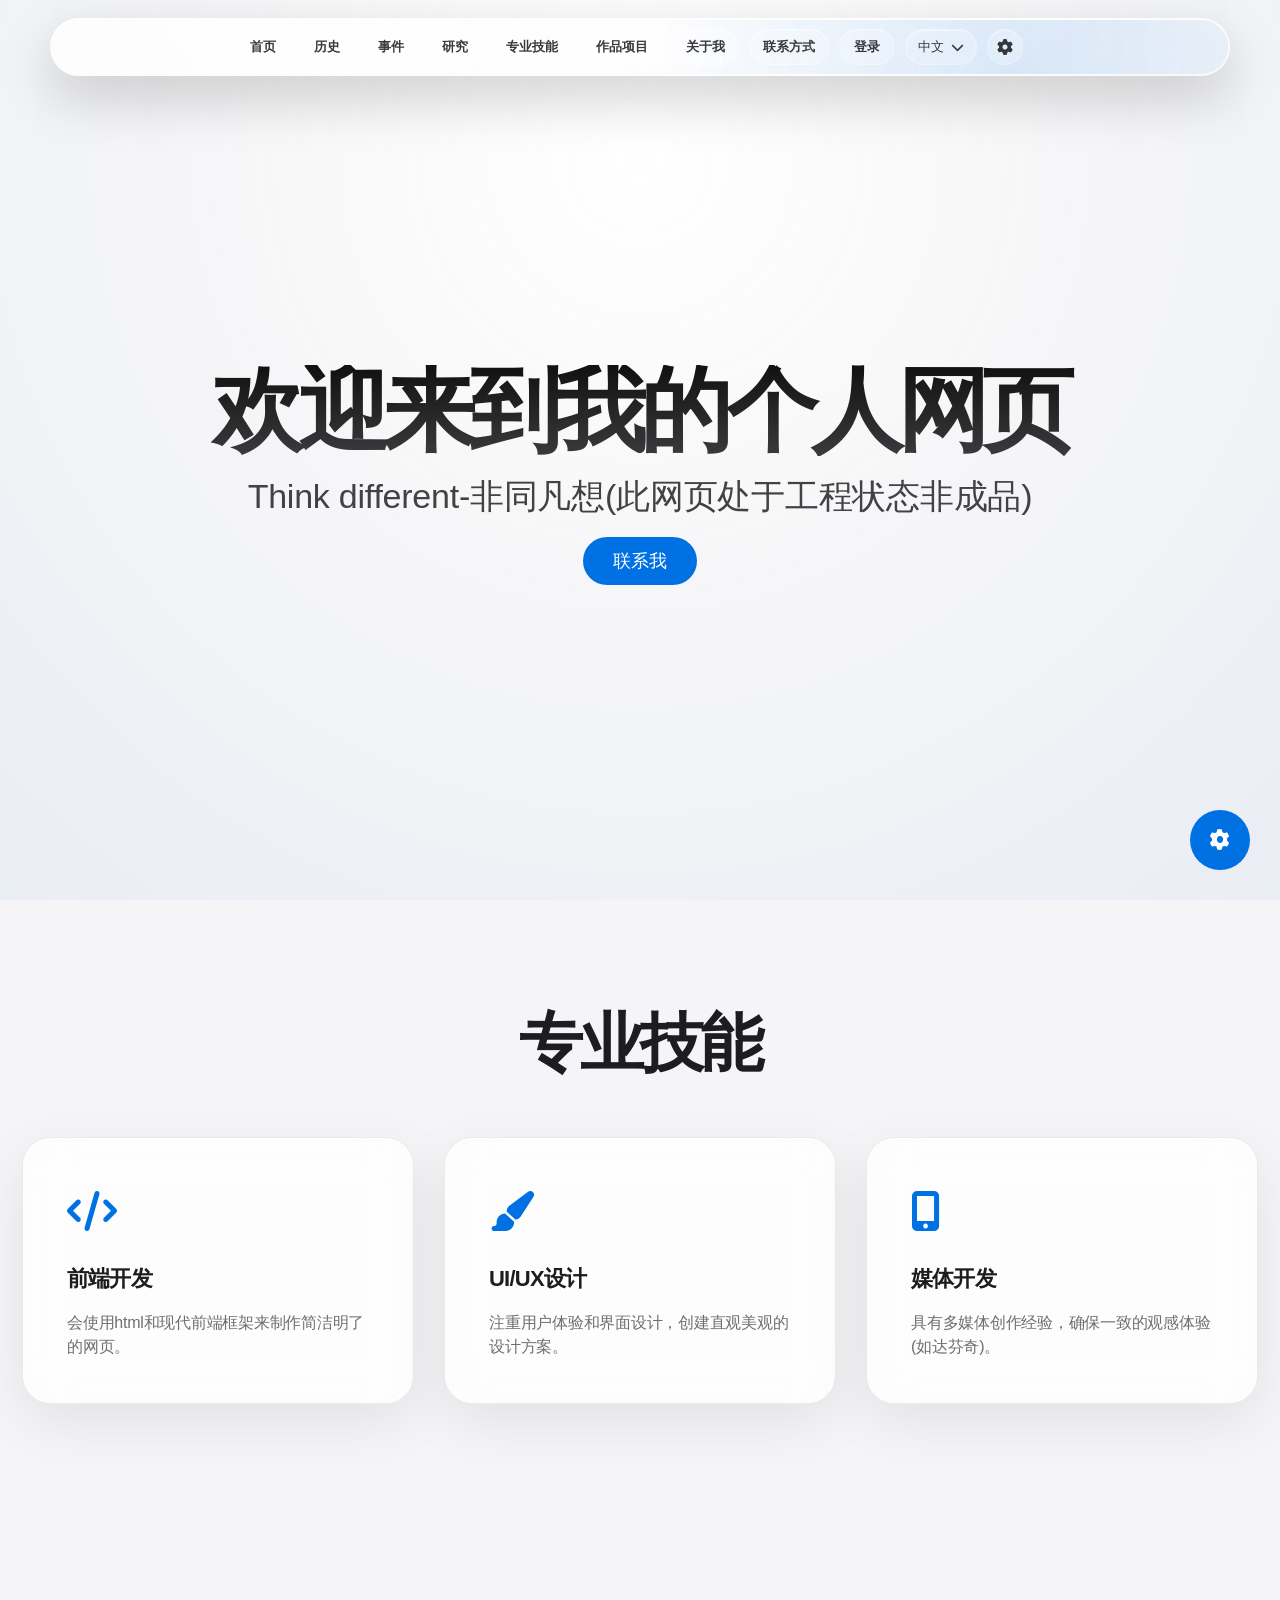
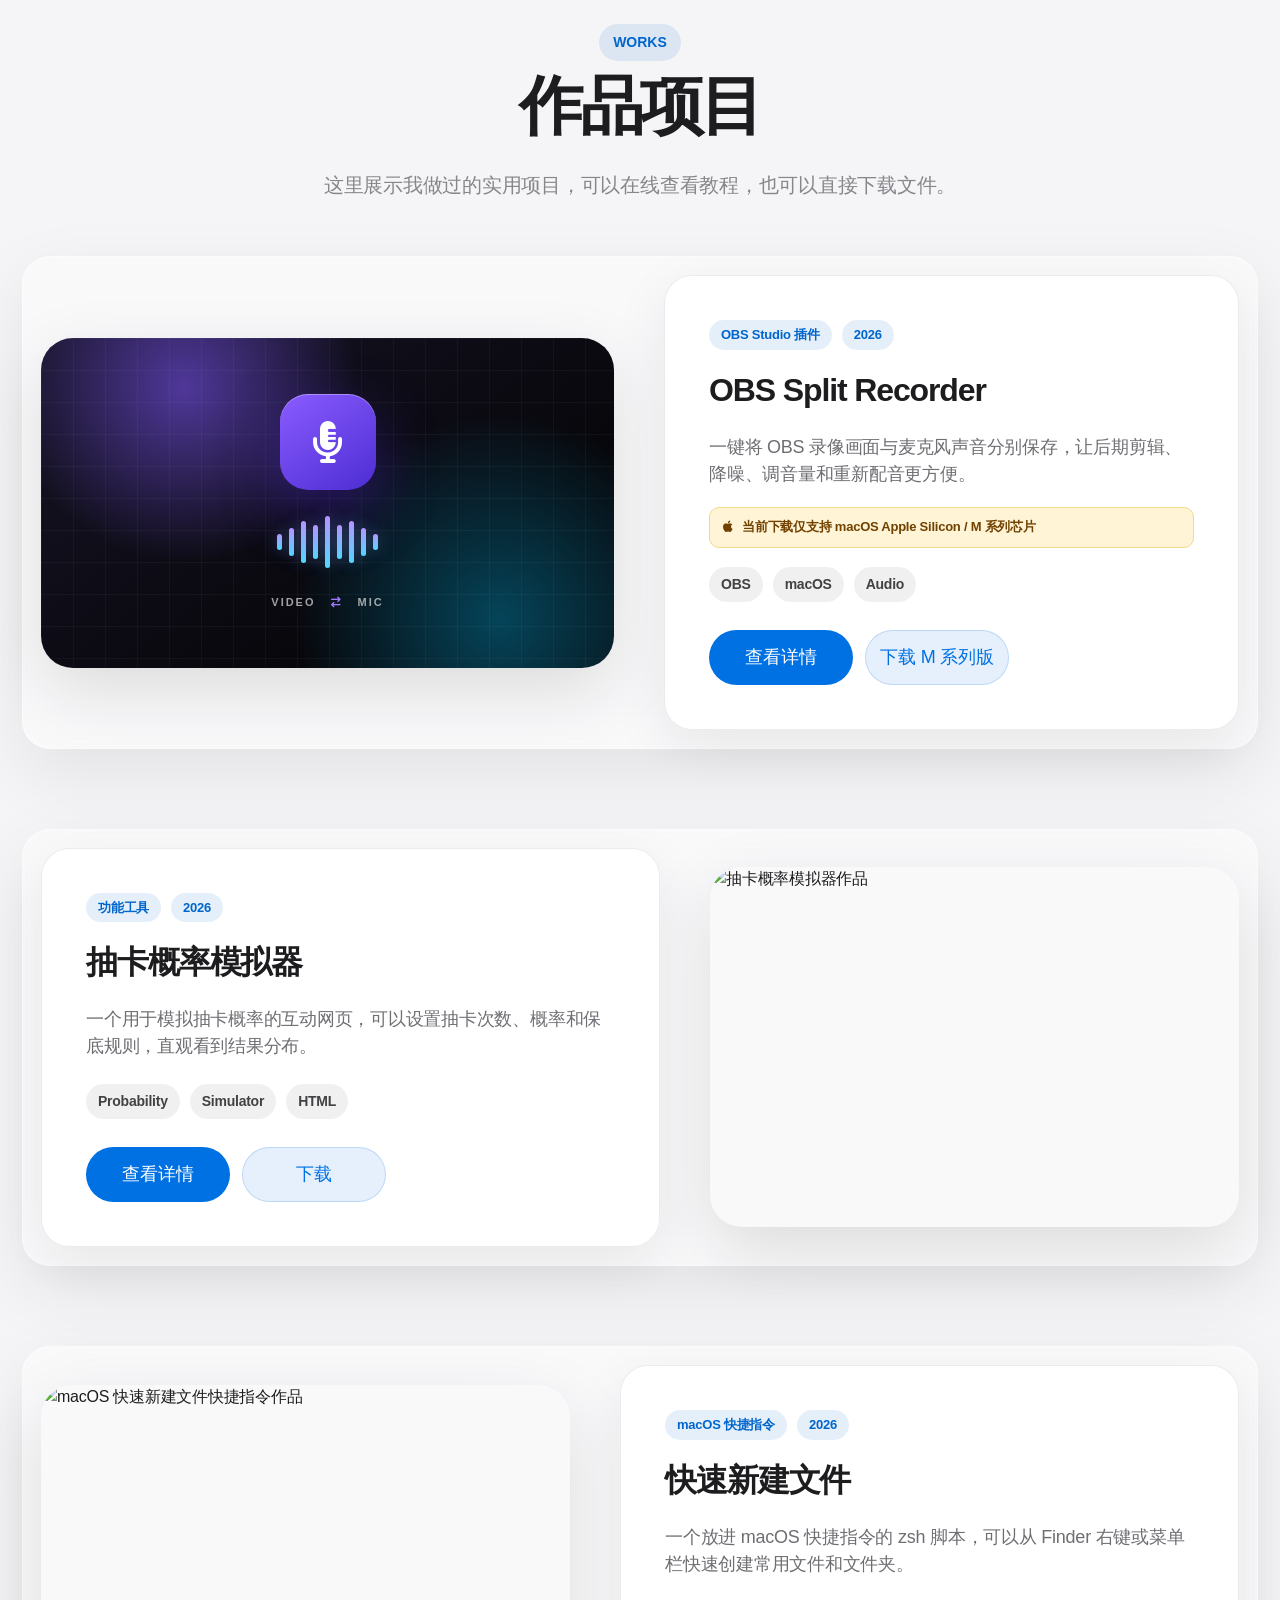
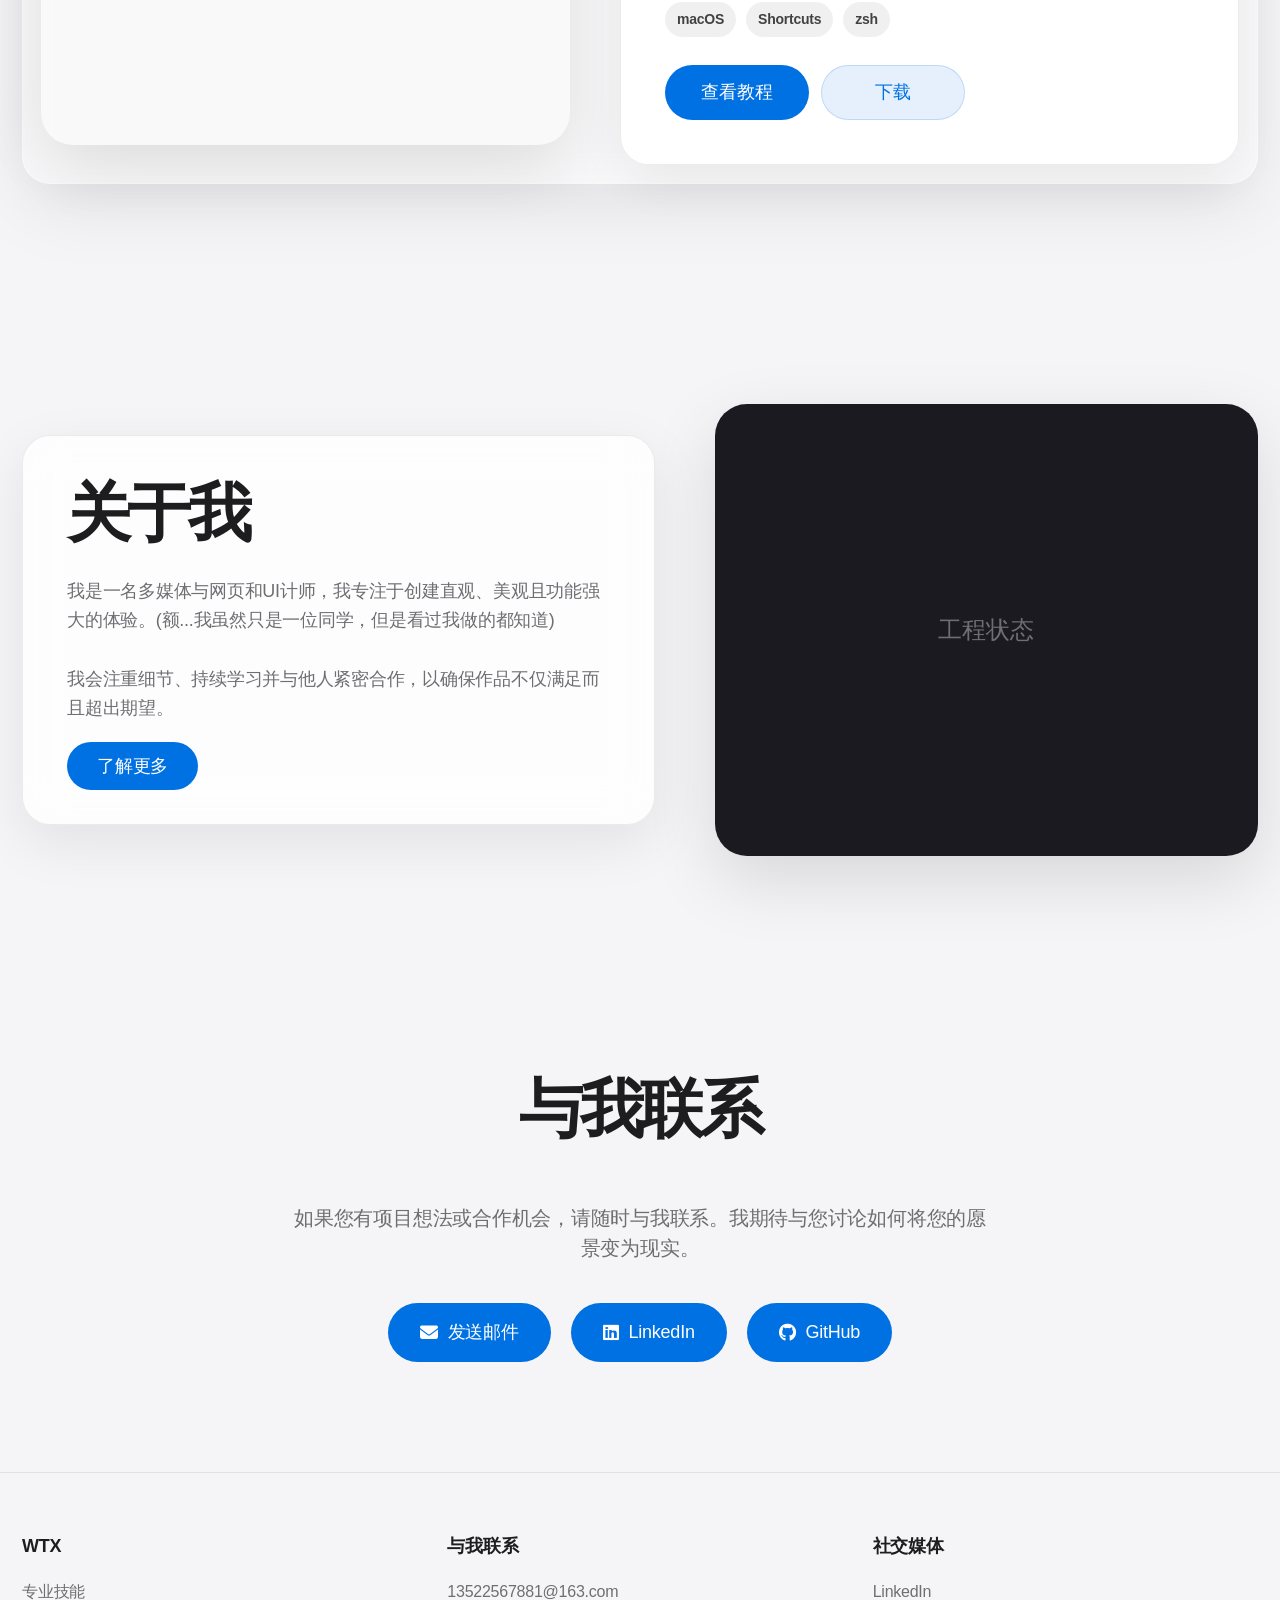
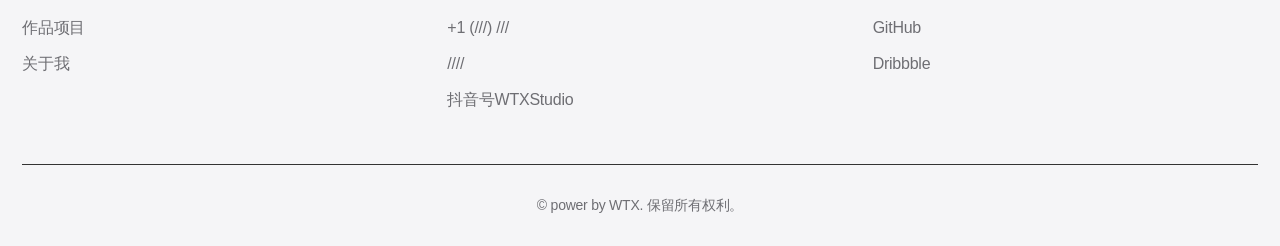
==== commit cfe3026c: "feat: 新增「研究」页面，导航接入，并优化首屏性能 新增 - research.html：研究索引页，终端提示符 + 大标题 + 4 张渐变大卡（calif 风格） - research/douy" ====
--- a/index.html
+++ b/index.html
@@ -3,10 +3,12 @@
 <head>
     <meta charset="UTF-8">
     <meta name="viewport" content="width=device-width, initial-scale=1.0">
+    <meta name="description" content="WTX 的个人网页：多媒体、网页与 UI 设计作品，以及工程笔记。">
     <title>WTX的个人网页</title>
+    <link rel="preconnect" href="https://cdnjs.cloudflare.com" crossorigin>
     <link rel="stylesheet" href="https://cdnjs.cloudflare.com/ajax/libs/font-awesome/6.4.0/css/all.min.css">
     <!-- Three.js库 -->
-    <script src="https://cdnjs.cloudflare.com/ajax/libs/three.js/r128/three.min.js"></script>
+    <script defer src="https://cdnjs.cloudflare.com/ajax/libs/three.js/r128/three.min.js"></script>
     <link rel="stylesheet" href="css/style.css?v=20260714-works-fix">
 </head>
 <body>
@@ -23,6 +25,7 @@
                 <a href="index.html" class="nav-link">首页</a>
                 <a href="history.html" class="nav-link">历史</a>
                 <a href="events.html" class="nav-link">事件</a>
+                <a href="research.html" class="nav-link" data-i18n="navResearch">研究</a>
                 <a href="#skills" class="nav-link">专业技能</a>
                 <a href="#projects" class="nav-link">作品项目</a>
                 <a href="#about" class="nav-link">关于我</a>
@@ -69,6 +72,7 @@
             <a href="index.html" class="nav-link">首页</a>
             <a href="history.html" class="nav-link">历史</a>
             <a href="events.html" class="nav-link">事件</a>
+            <a href="research.html" class="nav-link" data-i18n="navResearch">研究</a>
             <a href="#skills" class="nav-link">专业技能</a>
             <a href="#projects" class="nav-link">作品项目</a>
             <a href="#about" class="nav-link">关于我</a>
@@ -382,7 +386,7 @@
 
                     <article class="project work-card">
                         <div class="project-image">
-                            <img src="https://images.unsplash.com/photo-1606167668584-78701c57f13d?auto=format&fit=crop&w=1200&q=80" alt="抽卡概率模拟器作品">
+                            <img src="https://images.unsplash.com/photo-1606167668584-78701c57f13d?auto=format&fit=crop&w=800&q=75" alt="抽卡概率模拟器作品" width="800" height="500" loading="lazy" decoding="async">
                         </div>
                         <div class="project-content">
                             <div class="project-meta">
@@ -405,7 +409,7 @@
 
                     <article class="project work-card">
                         <div class="project-image">
-                            <img src="https://images.unsplash.com/photo-1515879218367-8466d910aaa4?auto=format&fit=crop&w=1200&q=80" alt="macOS 快速新建文件快捷指令作品">
+                            <img src="https://images.unsplash.com/photo-1515879218367-8466d910aaa4?auto=format&fit=crop&w=800&q=75" alt="macOS 快速新建文件快捷指令作品" width="800" height="500" loading="lazy" decoding="async">
                         </div>
                         <div class="project-content">
                             <div class="project-meta">
@@ -440,7 +444,7 @@
                         <a href="#contact" class="cta-button" data-i18n="learnMore">了解更多</a>
                     </div>
                     <div class="about-image">
-                        <img src="https://via.placeholder.com/600x500" alt="工程状态无图片">
+                        <img src="data:image/svg+xml,%3Csvg xmlns='http://www.w3.org/2000/svg' width='600' height='500'%3E%3Crect width='600' height='500' fill='%231a1a20'/%3E%3Ctext x='50%25' y='50%25' fill='%236e6e73' font-family='-apple-system,sans-serif' font-size='26' text-anchor='middle' dy='.35em'%3E工程状态%3C/text%3E%3C/svg%3E" alt="工程状态无图片" width="600" height="500" loading="lazy" decoding="async">
                     </div>
                 </div>
             </div>
@@ -636,6 +640,6 @@
         </div>
     </footer>
 
-    <script src="js/common.js"></script>
+    <script defer src="js/common.js?v=20261120-research"></script>
 </body>
 </html>
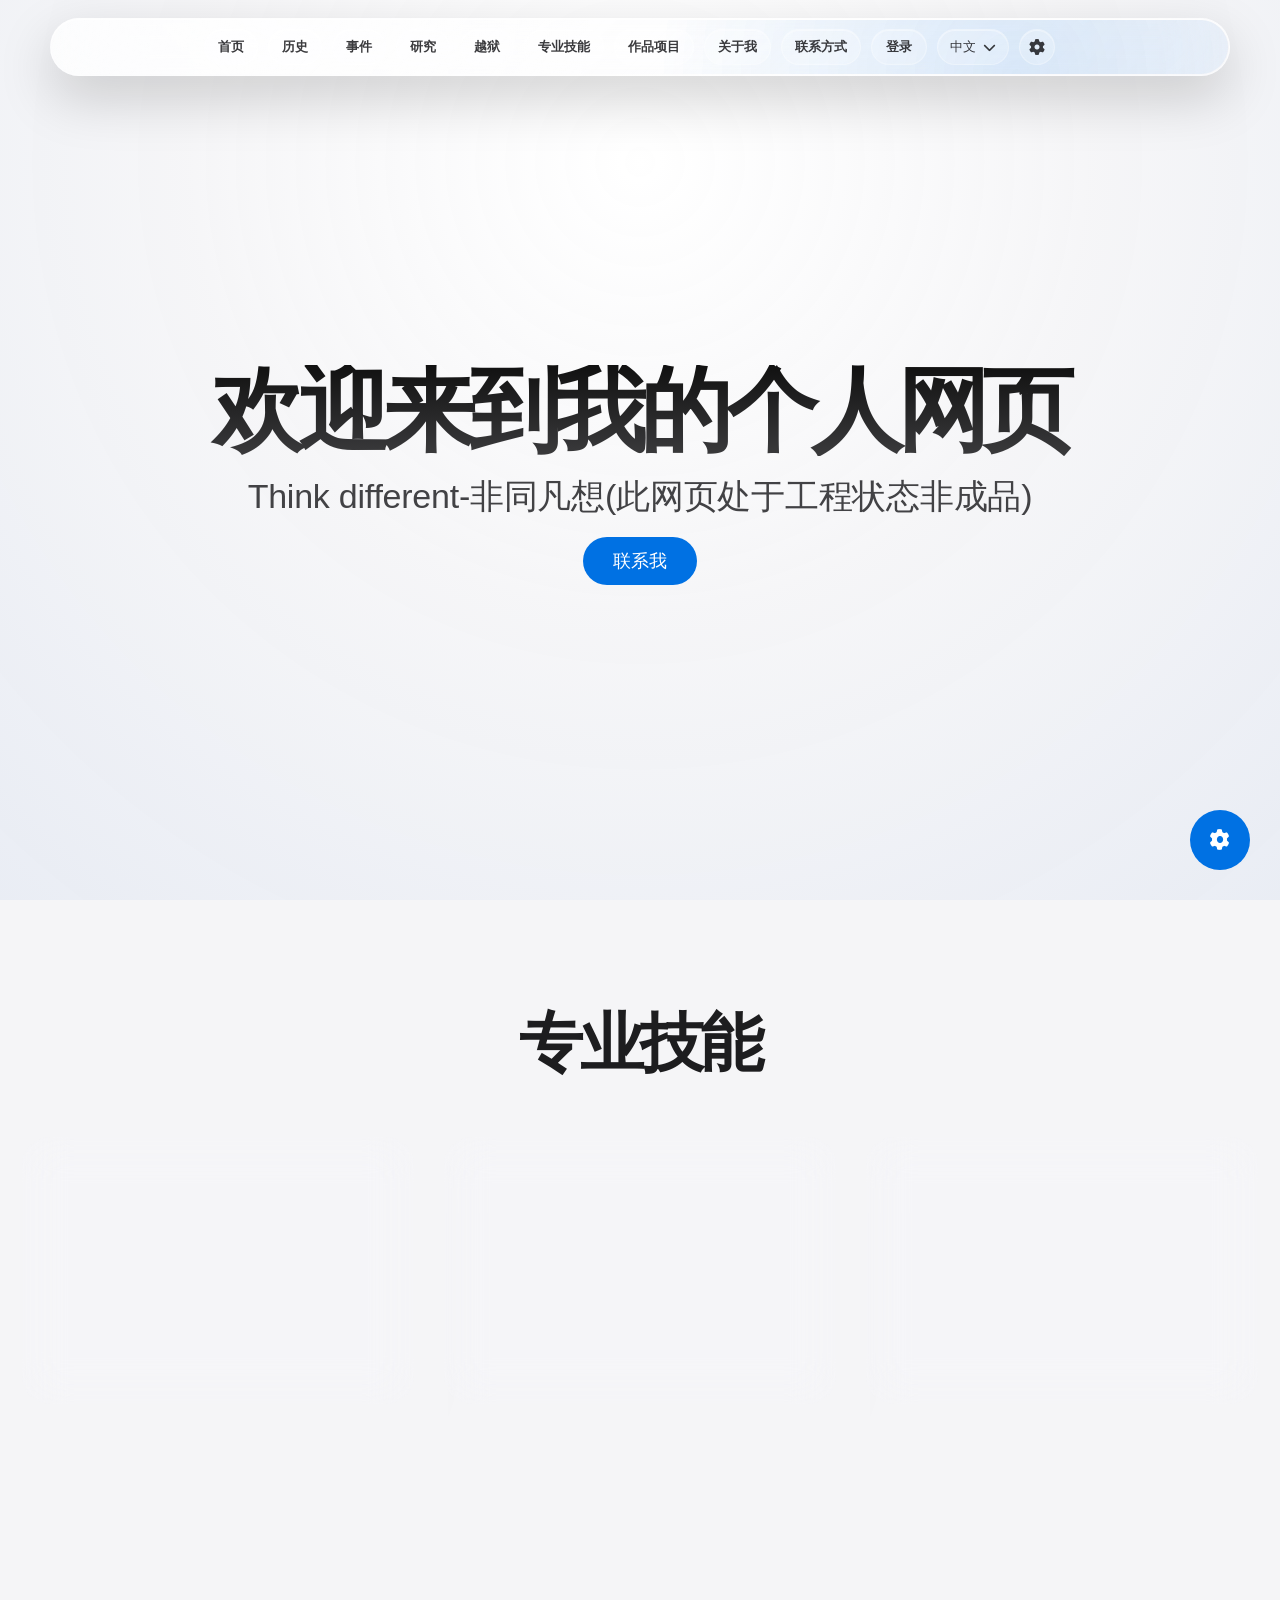
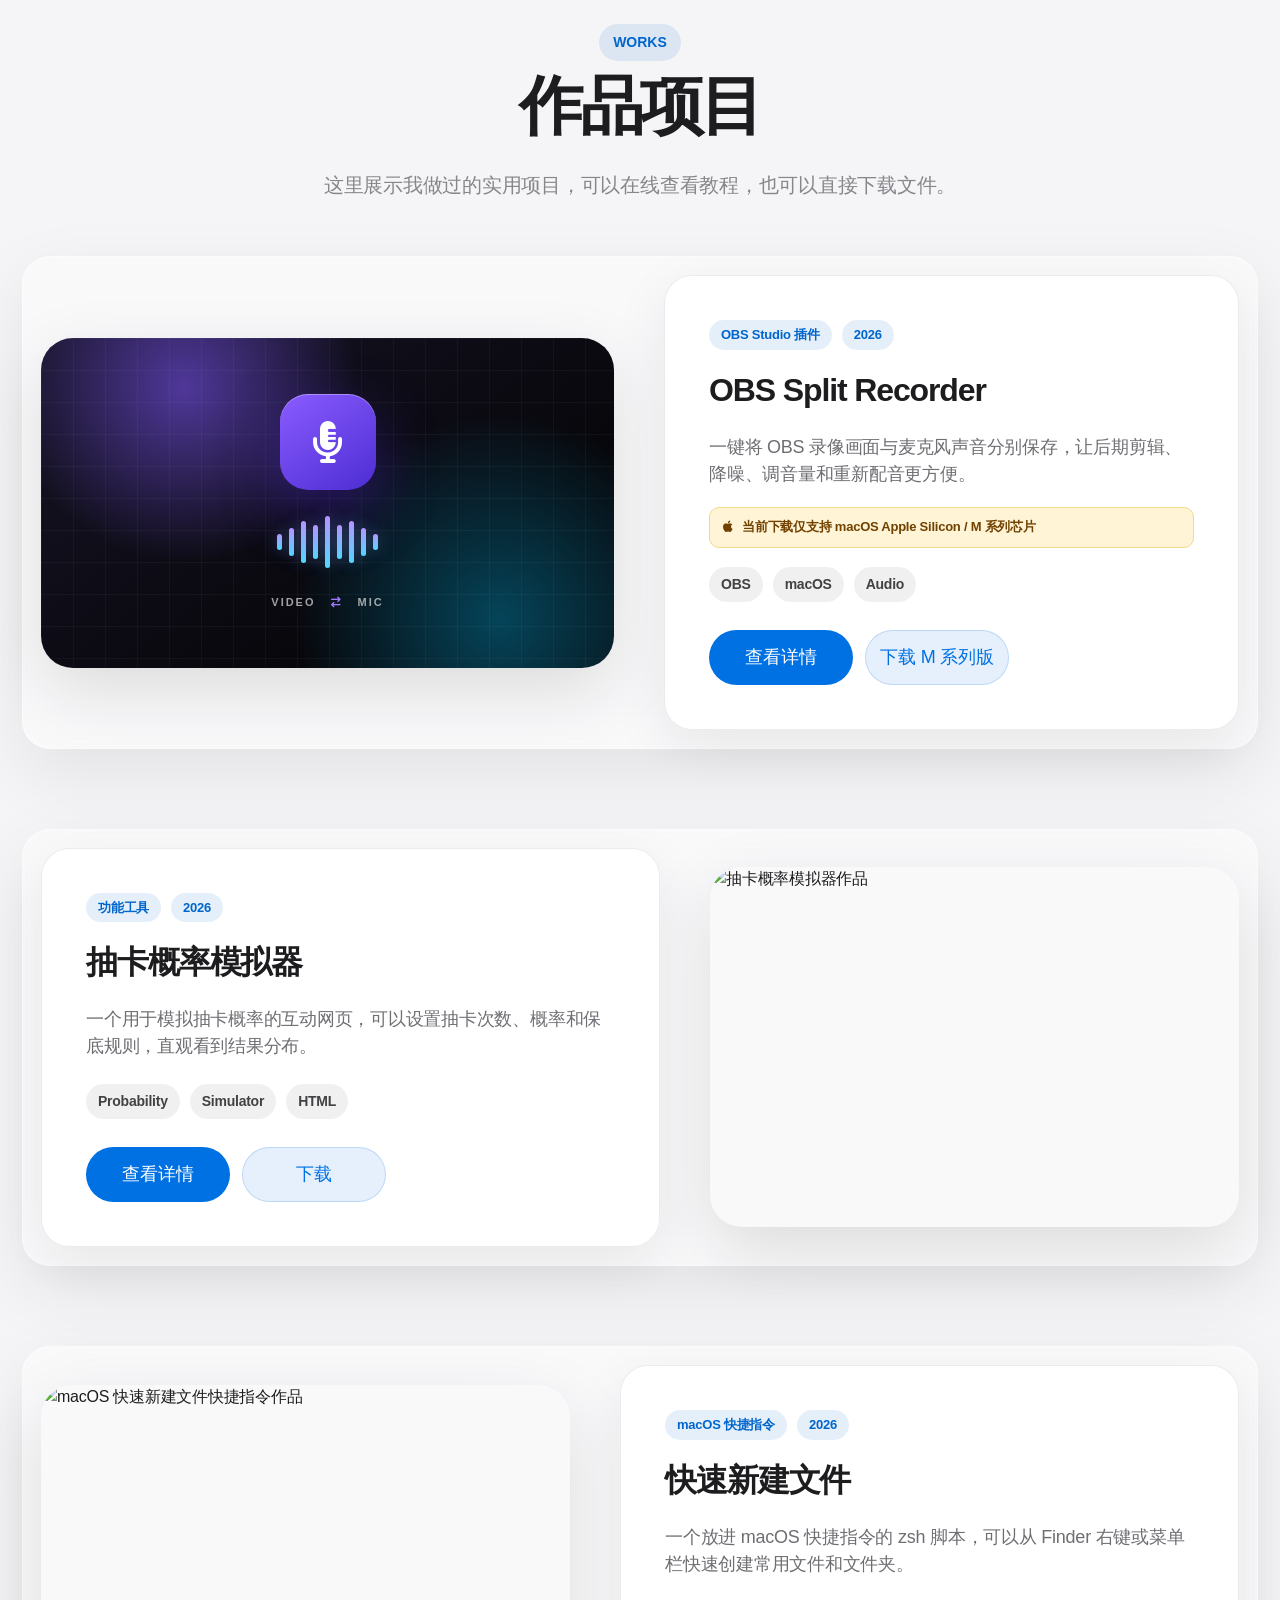
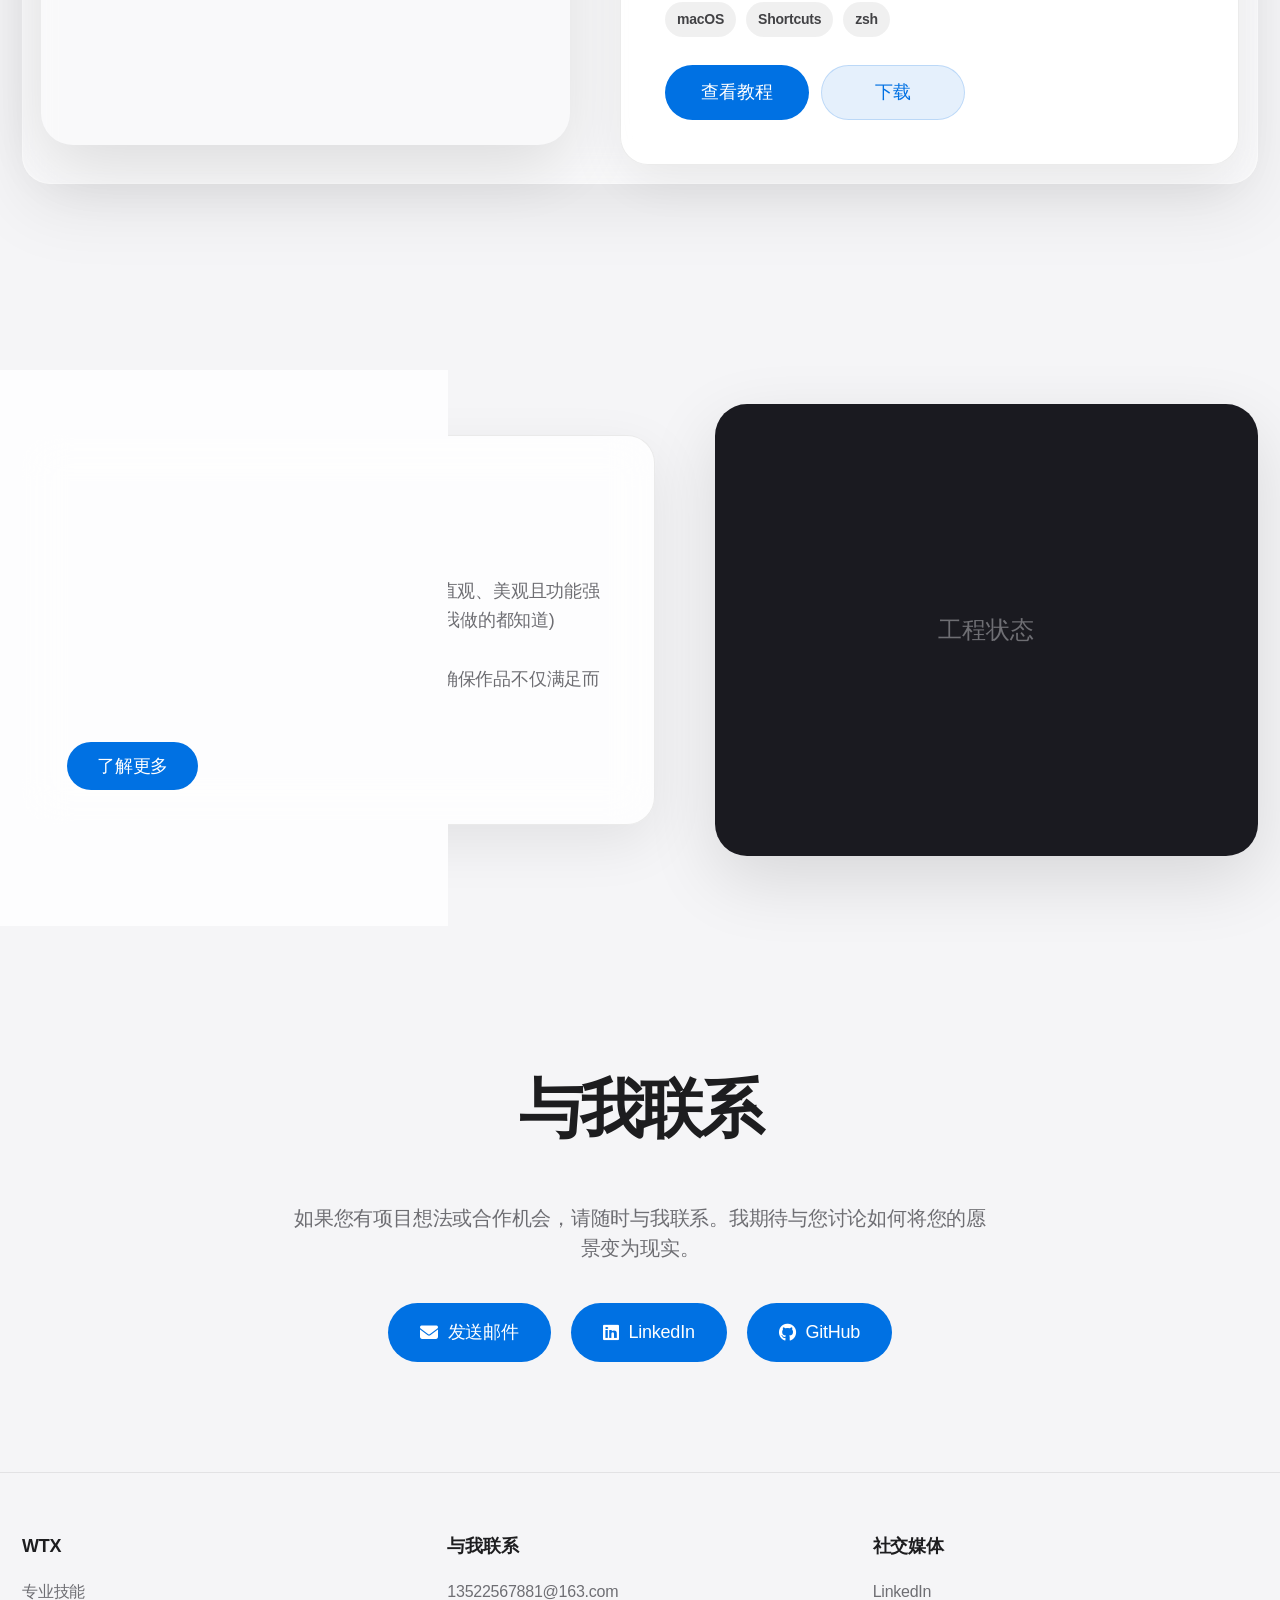
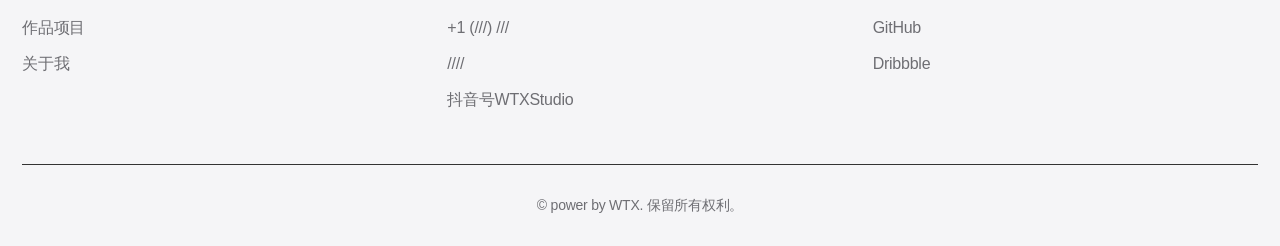
==== commit fa62ccc9: "feat(jailbreak): 新增越狱进度看板，导航接入，数据每日由 Actions 刷新" ====
--- a/index.html
+++ b/index.html
@@ -26,6 +26,7 @@
                 <a href="history.html" class="nav-link">历史</a>
                 <a href="events.html" class="nav-link">事件</a>
                 <a href="research.html" class="nav-link" data-i18n="navResearch">研究</a>
+                <a href="jailbreak.html" class="nav-link" data-i18n="navJailbreak">越狱</a>
                 <a href="#skills" class="nav-link">专业技能</a>
                 <a href="#projects" class="nav-link">作品项目</a>
                 <a href="#about" class="nav-link">关于我</a>
@@ -73,6 +74,7 @@
             <a href="history.html" class="nav-link">历史</a>
             <a href="events.html" class="nav-link">事件</a>
             <a href="research.html" class="nav-link" data-i18n="navResearch">研究</a>
+            <a href="jailbreak.html" class="nav-link" data-i18n="navJailbreak">越狱</a>
             <a href="#skills" class="nav-link">专业技能</a>
             <a href="#projects" class="nav-link">作品项目</a>
             <a href="#about" class="nav-link">关于我</a>
